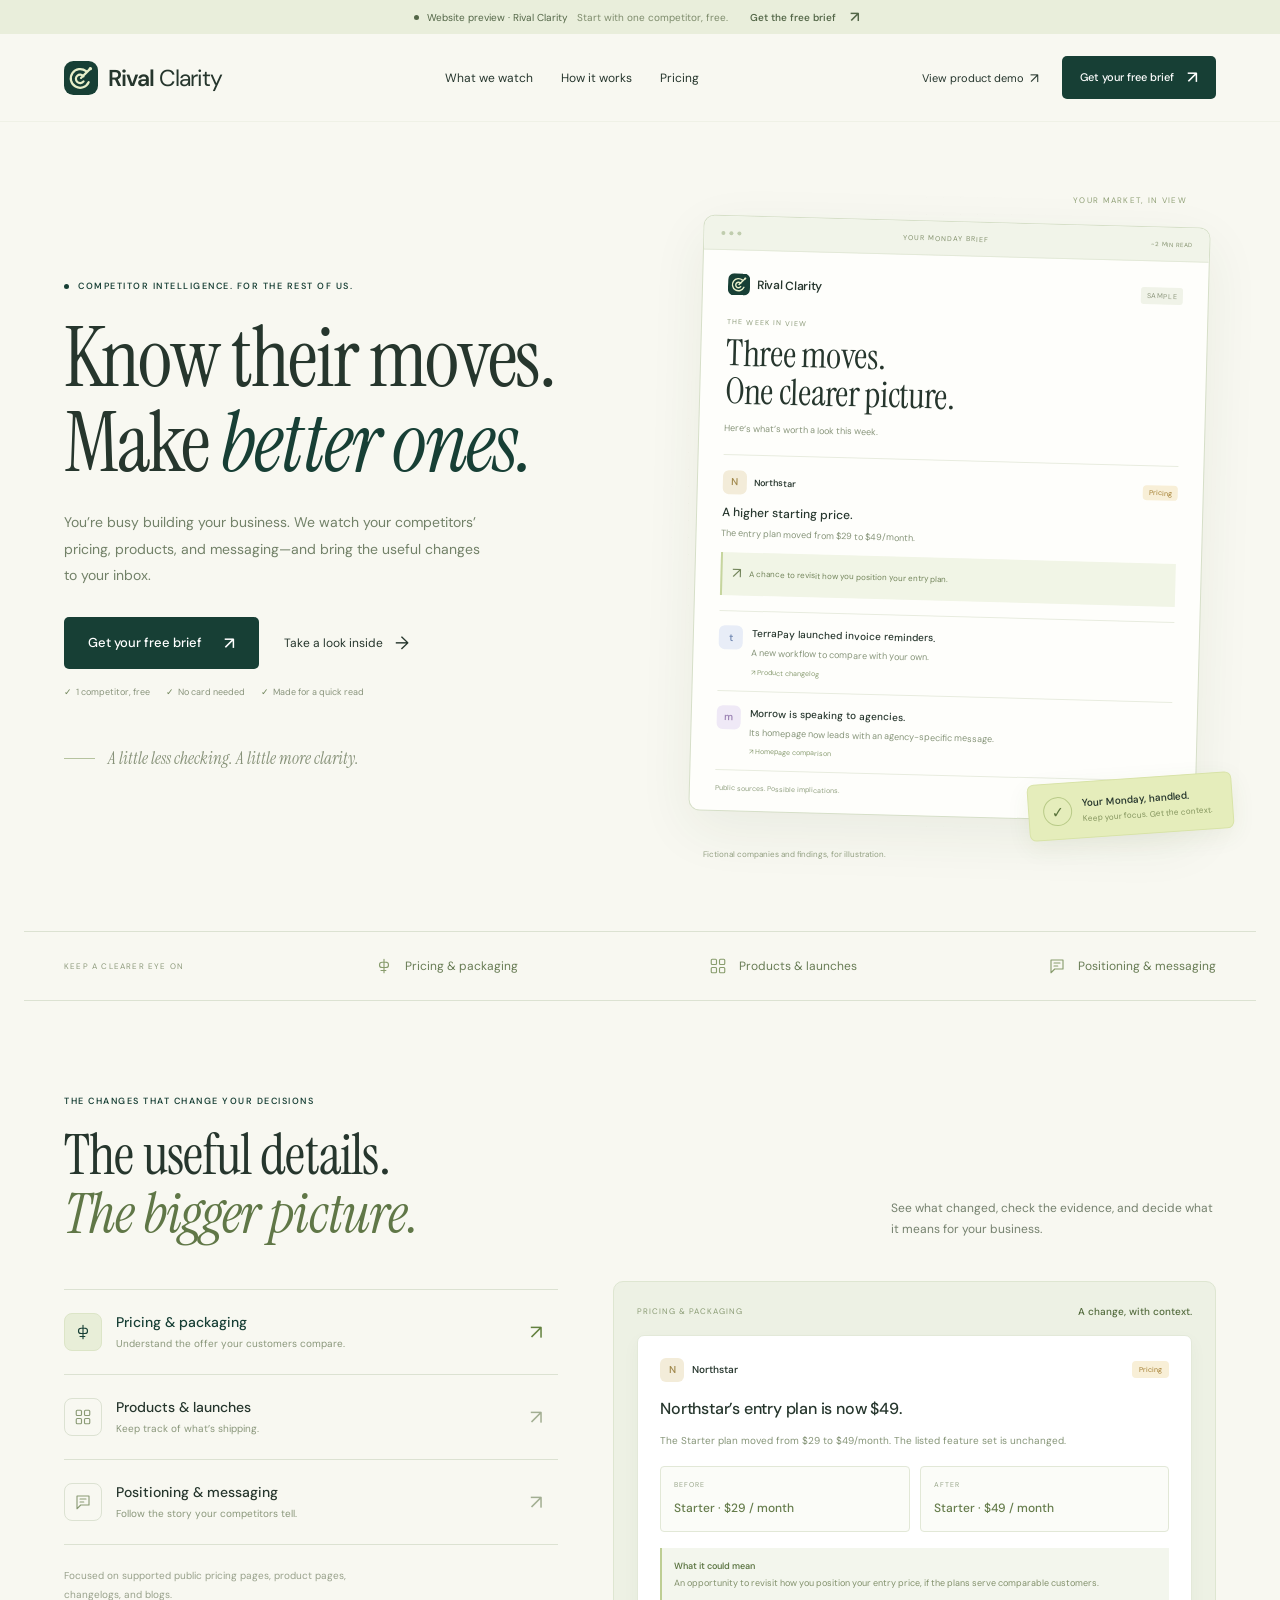
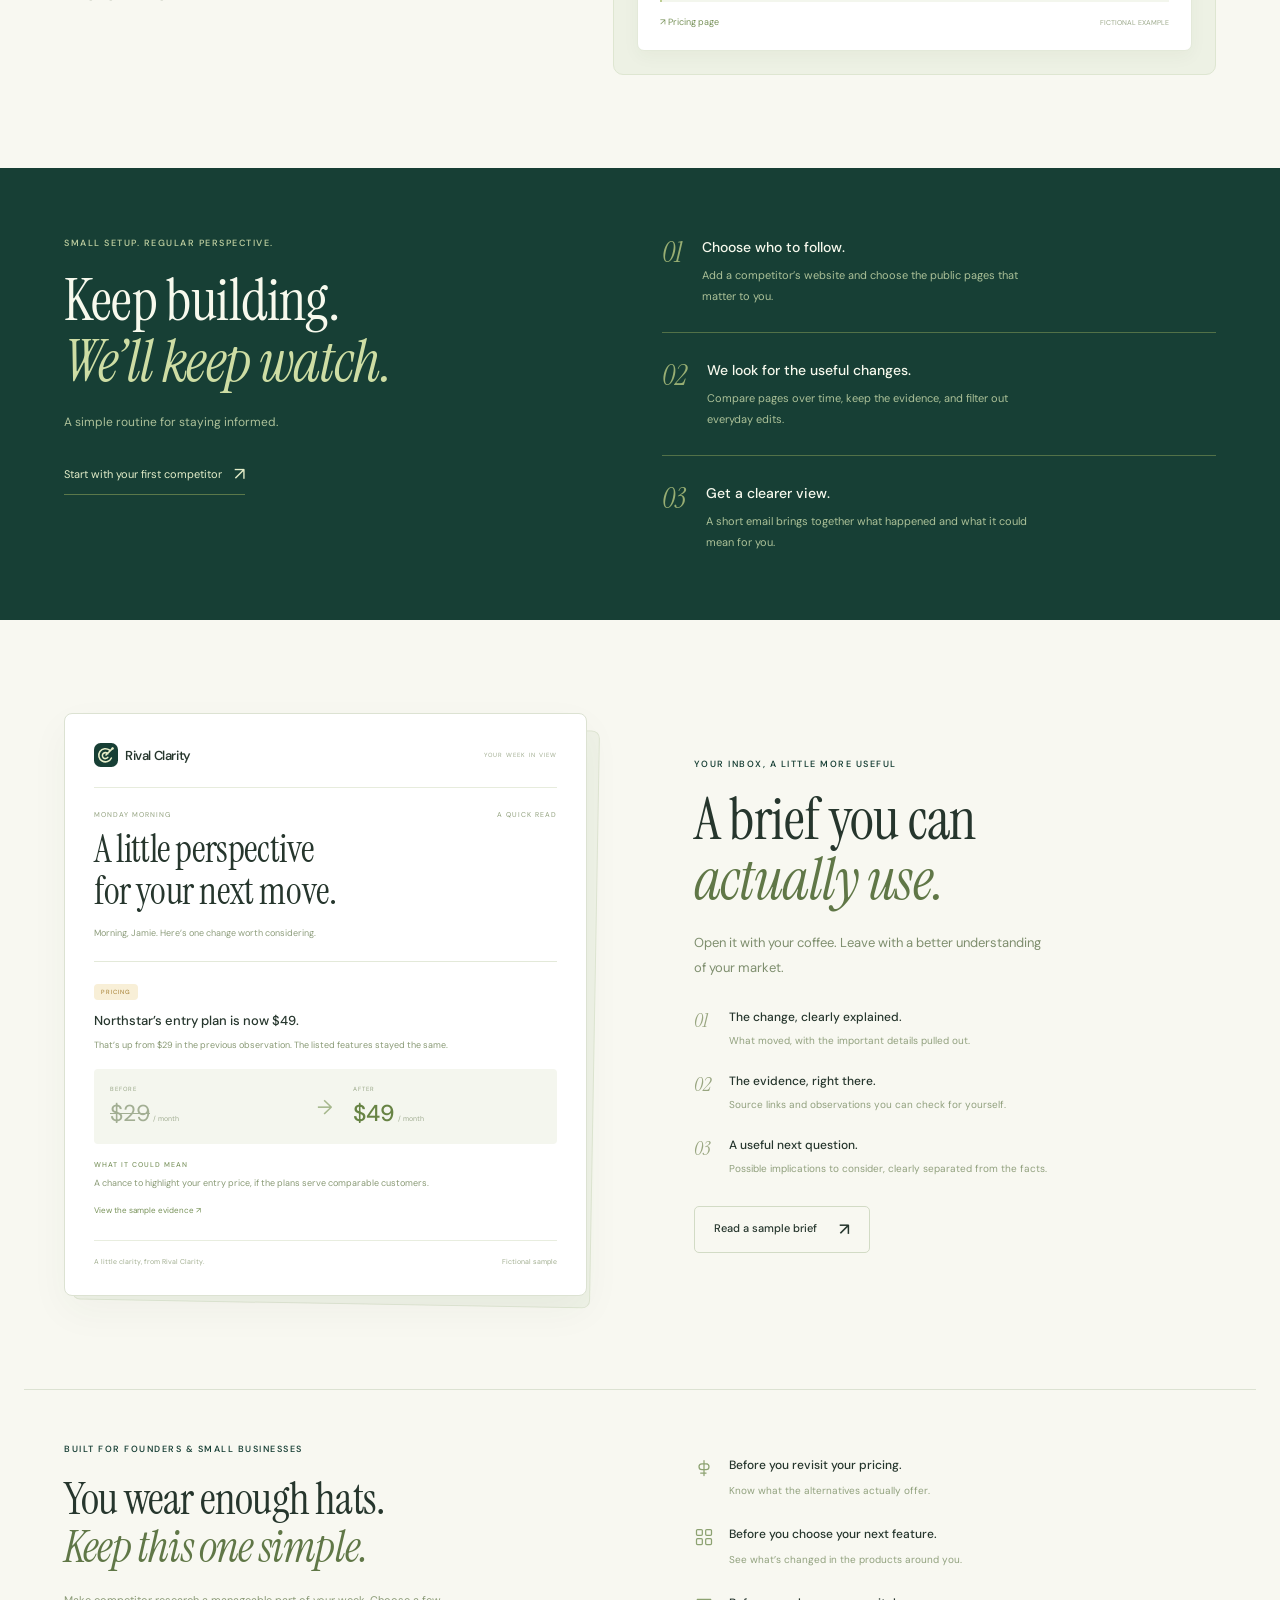
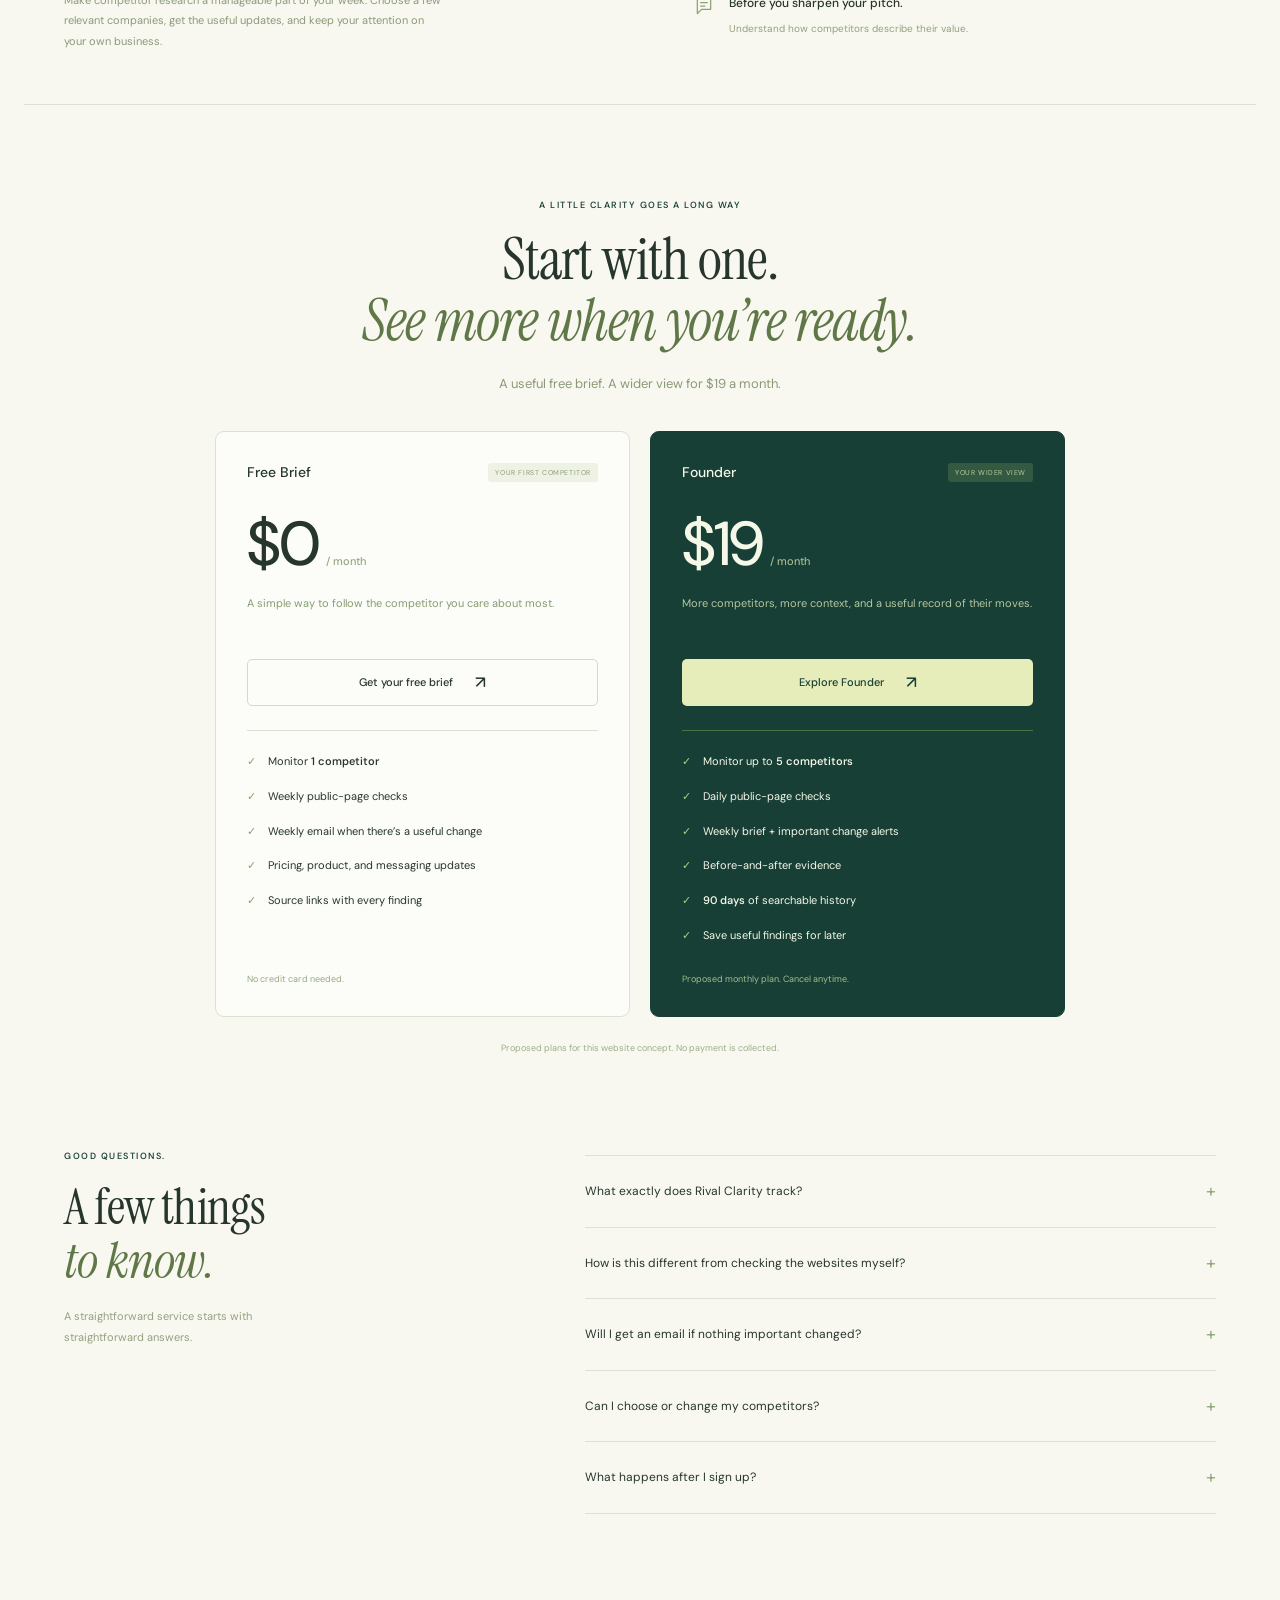
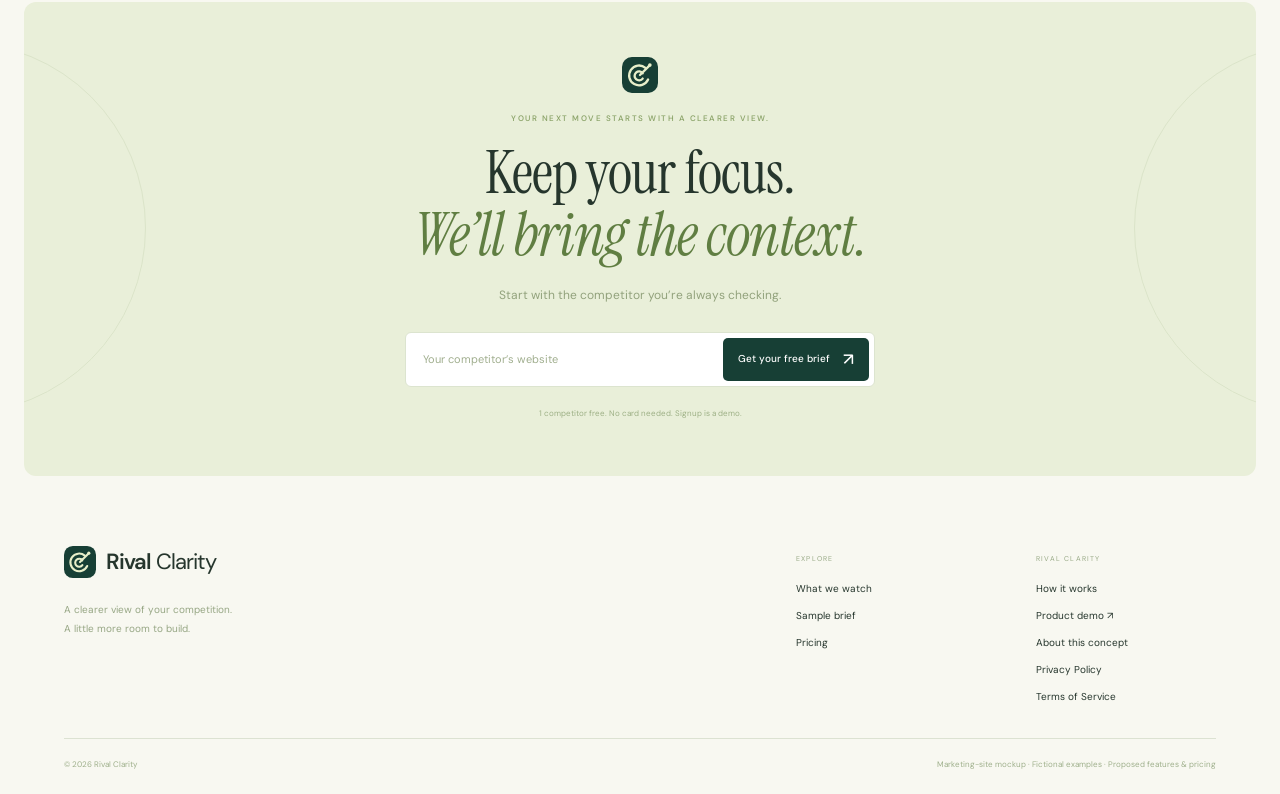
==== docs/index.html @ 48079546 "Add privacy policy and terms of service" ====
<!DOCTYPE html>
<html lang="en"><head><meta charset="utf-8"><meta name="viewport" content="width=device-width,initial-scale=1"><meta name="theme-color" content="#173f35"><meta name="description" content="Rival Clarity watches competitor pricing, products, and messaging, then brings the useful changes to your inbox. A marketing website concept for founders and small businesses."><title>Rival Clarity — Know their moves. Make better ones.</title><link rel="icon" type="image/svg+xml" href="mark.svg"><link rel="stylesheet" href="site.css"></head><body>
<a class="skip-link" href="#main">Skip to content</a>
<div class="announcement"><span class="tiny-dot"></span>Website preview · Rival Clarity<span class="announcement-extra">Start with one competitor, free.</span><button data-action="signup" aria-label="Preview the free signup">Get the free brief <span aria-hidden="true">↗</span></button></div>
<header class="header"><div class="container nav-inner"><a class="brand" href="#top" aria-label="Rival Clarity home"><img src="mark.svg" alt=""><span><b>Rival</b> Clarity</span></a><nav class="nav-links" aria-label="Main navigation"><a href="#features">What we watch</a><a href="#how-it-works">How it works</a><a href="#pricing">Pricing</a></nav><div class="nav-right"><a class="demo-link" href="demo/#workspace" target="_blank" rel="noopener">View product demo <span aria-hidden="true">↗</span></a><button class="button primary nav-cta" data-action="signup">Get your free brief <span aria-hidden="true">↗</span></button><button class="menu-button" aria-label="Open menu" aria-expanded="false" aria-controls="mobile-nav" data-action="menu"><span></span><span></span></button></div></div><nav id="mobile-nav" class="mobile-nav container" aria-label="Mobile navigation" hidden><a href="#features">What we watch</a><a href="#how-it-works">How it works</a><a href="#sample-brief">Sample brief</a><a href="#pricing">Pricing</a><button class="button primary" data-action="signup">Get your free brief ↗</button></nav></header>
<main id="main"><section class="hero container" id="top"><div class="hero-copy"><div class="eyebrow"><span class="tiny-dot"></span> COMPETITOR INTELLIGENCE. FOR THE REST OF US.</div><h1>Know their moves.<br>Make <em>better ones.</em></h1><p class="hero-description">You’re busy building your business. We watch your competitors’ pricing, products, and messaging—and bring the useful changes to your inbox.</p><div class="hero-actions"><button class="button primary large" data-action="signup">Get your free brief <span aria-hidden="true">↗</span></button><a class="text-link" href="#sample-brief">Take a look inside <span aria-hidden="true">→</span></a></div><div class="hero-assurances"><span><i>✓</i>1 competitor, free</span><span><i>✓</i>No card needed</span><span><i>✓</i>Made for a quick read</span></div><div class="hero-note"><span class="line"></span>A little less checking. A little more clarity.</div></div><div class="hero-visual" aria-label="Illustrative weekly competitor email"><div class="visual-grid"></div><div class="orbit-label">YOUR MARKET, IN VIEW</div><div class="inbox-card"><div class="inbox-chrome"><span class="chrome-dots"><i></i><i></i><i></i></span><span>YOUR MONDAY BRIEF</span><span class="read-time">~2 MIN READ</span></div><div class="email-preview"><div class="email-brand"><img src="mark.svg" alt=""><strong>Rival Clarity</strong><span>SAMPLE</span></div><div class="email-kicker">THE WEEK IN VIEW</div><h2>Three moves.<br>One clearer picture.</h2><p class="email-intro">Here’s what’s worth a look this week.</p><div class="email-item"><div class="email-item-top"><span class="company-mark yellow">N</span><strong>Northstar</strong><span class="pill amber">Pricing</span></div><h3>A higher starting price.</h3><p>The entry plan moved from $29 to $49/month.</p><div class="email-takeaway"><span>↗</span><span>A chance to revisit how you position your entry plan.</span></div></div><div class="email-item compact"><span class="company-mark blue">t</span><div><strong>TerraPay launched invoice reminders.</strong><p>A new workflow to compare with your own.</p><span class="email-source">↗ Product changelog</span></div></div><div class="email-item compact"><span class="company-mark purple">m</span><div><strong>Morrow is speaking to agencies.</strong><p>Its homepage now leads with an agency-specific message.</p><span class="email-source">↗ Homepage comparison</span></div></div><div class="email-bottom"><span>Public sources. Possible implications.</span><button data-action="brief">Read the sample <span>→</span></button></div></div></div><div class="floating-note"><span class="note-icon">✓</span><div><b>Your Monday, handled.</b><span>Keep your focus. Get the context.</span></div></div><span class="sample-disclosure">Fictional companies and findings, for illustration.</span></div></section>
<section class="coverage-strip container" aria-label="Coverage"><p>KEEP A CLEARER EYE ON</p><div><svg aria-hidden="true"><use href="#i-price"/></svg><span>Pricing & packaging</span></div><div><svg aria-hidden="true"><use href="#i-grid"/></svg><span>Products & launches</span></div><div><svg aria-hidden="true"><use href="#i-message"/></svg><span>Positioning & messaging</span></div></section>
<section class="feature-section section container" id="features"><div class="section-intro"><div class="eyebrow">THE CHANGES THAT CHANGE YOUR DECISIONS</div><h2>The useful details.<br><em>The bigger picture.</em></h2><p>See what changed, check the evidence, and decide what it means for your business.</p></div><div class="feature-explorer"><div class="feature-tabs" role="tablist" aria-label="Explore monitored changes"><button role="tab" id="tab-pricing" aria-selected="true" aria-controls="feature-panel" data-tab="pricing"><span class="tab-icon"><svg aria-hidden="true"><use href="#i-price"/></svg></span><span><b>Pricing & packaging</b><small>Understand the offer your customers compare.</small></span><span class="tab-arrow">↗</span></button><button role="tab" id="tab-product" aria-selected="false" aria-controls="feature-panel" tabindex="-1" data-tab="product"><span class="tab-icon"><svg aria-hidden="true"><use href="#i-grid"/></svg></span><span><b>Products & launches</b><small>Keep track of what’s shipping.</small></span><span class="tab-arrow">↗</span></button><button role="tab" id="tab-messaging" aria-selected="false" aria-controls="feature-panel" tabindex="-1" data-tab="messaging"><span class="tab-icon"><svg aria-hidden="true"><use href="#i-message"/></svg></span><span><b>Positioning & messaging</b><small>Follow the story your competitors tell.</small></span><span class="tab-arrow">↗</span></button><p class="feature-scope">Focused on supported public pricing pages, product pages, changelogs, and blogs.</p></div><div class="feature-panel" role="tabpanel" id="feature-panel" aria-labelledby="tab-pricing" tabindex="0"></div></div></section>
<section class="how-section" id="how-it-works"><div class="container how-inner"><div class="how-heading"><div class="eyebrow light">SMALL SETUP. REGULAR PERSPECTIVE.</div><h2>Keep building.<br><em>We’ll keep watch.</em></h2><p>A simple routine for staying informed.</p><button class="text-link on-dark" data-action="signup">Start with your first competitor <span>↗</span></button></div><div class="how-steps"><article><span class="step-number">01</span><div><h3>Choose who to follow.</h3><p>Add a competitor’s website and choose the public pages that matter to you.</p></div></article><article><span class="step-number">02</span><div><h3>We look for the useful changes.</h3><p>Compare pages over time, keep the evidence, and filter out everyday edits.</p></div></article><article><span class="step-number">03</span><div><h3>Get a clearer view.</h3><p>A short email brings together what happened and what it could mean for you.</p></div></article></div></div></section>
<section class="sample-section section container" id="sample-brief"><div class="sample-document"><div class="sample-paper-top"><span class="mini-logo"><img src="mark.svg" alt="">Rival Clarity</span><span>YOUR WEEK IN VIEW</span></div><div class="sample-paper-meta"><span>MONDAY MORNING</span><span>A QUICK READ</span></div><h3>A little perspective<br>for your next move.</h3><p>Morning, Jamie. Here’s one change worth considering.</p><div class="sample-paper-finding"><span class="pill amber">PRICING</span><h4>Northstar’s entry plan is now $49.</h4><p>That’s up from $29 in the previous observation. The listed features stayed the same.</p><div class="mini-evidence"><div><span>BEFORE</span><del>$29</del><small>/ month</small></div><span class="evidence-arrow">→</span><div><span>AFTER</span><strong>$49</strong><small>/ month</small></div></div><h5>WHAT IT COULD MEAN</h5><p>A chance to highlight your entry price, if the plans serve comparable customers.</p><button class="source-link" data-action="evidence">View the sample evidence ↗</button></div><div class="paper-footer">A little clarity, from Rival Clarity.<span>Fictional sample</span></div></div><div class="sample-copy"><div class="eyebrow">YOUR INBOX, A LITTLE MORE USEFUL</div><h2>A brief you can<br><em>actually use.</em></h2><p class="section-description">Open it with your coffee. Leave with a better understanding of your market.</p><ul class="benefit-list"><li><span>01</span><div><h3>The change, clearly explained.</h3><p>What moved, with the important details pulled out.</p></div></li><li><span>02</span><div><h3>The evidence, right there.</h3><p>Source links and observations you can check for yourself.</p></div></li><li><span>03</span><div><h3>A useful next question.</h3><p>Possible implications to consider, clearly separated from the facts.</p></div></li></ul><button class="button outline" data-action="brief">Read a sample brief <span>↗</span></button></div></section>
<section class="founder-section container"><div class="founder-copy"><div class="eyebrow">BUILT FOR FOUNDERS & SMALL BUSINESSES</div><h2>You wear enough hats.<br><em>Keep this one simple.</em></h2><p>Make competitor research a manageable part of your week. Choose a few relevant companies, get the useful updates, and keep your attention on your own business.</p></div><div class="use-cases"><div><svg aria-hidden="true"><use href="#i-price"/></svg><span><b>Before you revisit your pricing.</b><small>Know what the alternatives actually offer.</small></span></div><div><svg aria-hidden="true"><use href="#i-grid"/></svg><span><b>Before you choose your next feature.</b><small>See what’s changed in the products around you.</small></span></div><div><svg aria-hidden="true"><use href="#i-message"/></svg><span><b>Before you sharpen your pitch.</b><small>Understand how competitors describe their value.</small></span></div></div></section>
<section class="pricing-section section container" id="pricing"><div class="pricing-heading"><div class="eyebrow">A LITTLE CLARITY GOES A LONG WAY</div><h2>Start with one.<br><em>See more when you’re ready.</em></h2><p>A useful free brief. A wider view for $19 a month.</p></div><div class="price-grid"><article class="price-card"><div class="plan-top"><h3>Free Brief</h3><span>YOUR FIRST COMPETITOR</span></div><div class="plan-price">$0<small>/ month</small></div><p>A simple way to follow the competitor you care about most.</p><button class="button outline" data-action="signup">Get your free brief <span>↗</span></button><ul><li>Monitor <strong>1 competitor</strong></li><li>Weekly public-page checks</li><li>Weekly email when there’s a useful change</li><li>Pricing, product, and messaging updates</li><li>Source links with every finding</li></ul><div class="plan-bottom">No credit card needed.</div></article><article class="price-card paid"><div class="plan-top"><h3>Founder</h3><span>YOUR WIDER VIEW</span></div><div class="plan-price">$19<small>/ month</small></div><p>More competitors, more context, and a useful record of their moves.</p><button class="button lime" data-action="founder">Explore Founder <span>↗</span></button><ul><li>Monitor up to <strong>5 competitors</strong></li><li>Daily public-page checks</li><li>Weekly brief + important change alerts</li><li>Before-and-after evidence</li><li><strong>90 days</strong> of searchable history</li><li>Save useful findings for later</li></ul><div class="plan-bottom">Proposed monthly plan. Cancel anytime.</div></article></div><p class="concept-pricing">Proposed plans for this website concept. No payment is collected.</p></section>
<section class="faq-section container" id="questions"><div><div class="eyebrow">GOOD QUESTIONS.</div><h2>A few things<br><em>to know.</em></h2><p>A straightforward service starts with straightforward answers.</p></div><div class="faqs"><details><summary>What exactly does Rival Clarity track?</summary><p>The proposed first version follows supported public pricing pages, product pages, changelogs, and blogs. It looks for price changes, product launches, and shifts in messaging. Coverage depends on the pages available for each competitor.</p></details><details><summary>How is this different from checking the websites myself?</summary><p>The service is designed to compare observations over time and bring the relevant changes together in a short brief. You can still inspect the original sources; Rival Clarity helps make keeping up a repeatable routine.</p></details><details><summary>Will I get an email if nothing important changed?</summary><p>The proposed weekly brief goes out when there is something useful to share. A quiet week can stay quiet. The service should never invent a finding to fill an email.</p></details><details><summary>Can I choose or change my competitors?</summary><p>Yes. The proposed plans let you choose the companies on your watchlist. A new competitor needs an initial baseline before changes can be detected over time.</p></details><details><summary>What happens after I sign up?</summary><p>The intended flow is to confirm your email, check whether the competitor’s public pages are supported, establish a baseline, and then look for changes. This mockup demonstrates that experience; it does not create an account or start monitoring.</p></details></div></section>
<section class="final-cta container" id="start"><div class="cta-mark"><img src="mark.svg" alt=""></div><div class="eyebrow">YOUR NEXT MOVE STARTS WITH A CLEARER VIEW.</div><h2>Keep your focus.<br><em>We’ll bring the context.</em></h2><p>Start with the competitor you’re always checking.</p><form class="inline-signup" data-form="inline"><label class="sr-only" for="final-competitor">Competitor website</label><input id="final-competitor" name="competitor" placeholder="Your competitor’s website" required><button type="submit" class="button lime">Get your free brief <span>↗</span></button></form><span class="cta-fine">1 competitor free. No card needed. Signup is a demo.</span></section>
</main><footer class="footer container"><div class="footer-top"><div><a class="brand" href="#top" aria-label="Rival Clarity home"><img src="mark.svg" alt=""><span><b>Rival</b> Clarity</span></a><p>A clearer view of your competition.<br>A little more room to build.</p></div><nav aria-label="Footer product navigation"><span>EXPLORE</span><a href="#features">What we watch</a><a href="#sample-brief">Sample brief</a><a href="#pricing">Pricing</a></nav><nav aria-label="Footer company navigation"><span>RIVAL CLARITY</span><a href="#how-it-works">How it works</a><a href="demo/#workspace" target="_blank" rel="noopener">Product demo ↗</a><button data-action="about">About this concept</button><a href="privacy.html">Privacy Policy</a><a href="terms.html">Terms of Service</a></nav></div><div class="footer-bottom"><span>© 2026 Rival Clarity</span><span>Marketing-site mockup · Fictional examples · Proposed features & pricing</span></div></footer>
<div id="modal-root"></div><div id="status" role="status" aria-live="polite"></div>
<svg class="svg-defs" aria-hidden="true" xmlns="http://www.w3.org/2000/svg"><defs><symbol id="i-price" viewBox="0 0 24 24"><path d="M12 3v18m4-14H9.5a3.5 3.5 0 0 0 0 7h5a3.5 3.5 0 0 0 0-7M8 18h6.5"/></symbol><symbol id="i-grid" viewBox="0 0 24 24"><rect x="3" y="3" width="7" height="7" rx="1.3"/><rect x="14" y="3" width="7" height="7" rx="1.3"/><rect x="3" y="14" width="7" height="7" rx="1.3"/><rect x="14" y="14" width="7" height="7" rx="1.3"/></symbol><symbol id="i-message" viewBox="0 0 24 24"><path d="M4 4h16v12H9l-5 5V4Z M8 8h8M8 12h5"/></symbol></defs></svg><script src="site.js"></script></body></html>
---- docs/site.css ----
@import url('https://fonts.googleapis.com/css2?family=DM+Sans:wght@400;450;500;550;600;650;700&family=Instrument+Serif:ital@0;1&display=swap');
:root{--paper:#f8f8f1;--ink:#26362d;--green:#173f35;--muted:#75816e;--line:#dce2d2;--lime:#e6edbb;--serif:'Instrument Serif',Georgia,serif;--sans:'DM Sans',Arial,sans-serif}*{box-sizing:border-box}html{scroll-behavior:smooth;scroll-padding-top:110px}body{margin:0;background:var(--paper);color:var(--ink);font-family:var(--sans);font-size:15px;-webkit-font-smoothing:antialiased}button,input{font:inherit}button,a{-webkit-tap-highlight-color:transparent}button{cursor:pointer;color:inherit}a{color:inherit;text-decoration:none}button:focus-visible,a:focus-visible,input:focus-visible,[tabindex]:focus-visible,summary:focus-visible{outline:3px solid #93aa61;outline-offset:4px}h1,h2,h3,h4,h5,p{margin:0}h1,h2,h3,h4,h5{font-weight:500}p{line-height:1.8}button{border:0}svg{width:22px;height:22px;fill:none;stroke:currentColor;stroke-width:1.5;stroke-linecap:round;stroke-linejoin:round}.container{max-width:1232px;padding-left:40px;padding-right:40px;margin-left:auto;margin-right:auto}.announcement{height:34px;background:#e9eedb;color:#536647;display:flex;align-items:center;justify-content:center;gap:8px;font-size:10px}.tiny-dot{width:5px;height:5px;border-radius:50%;background:currentColor;display:inline-block;flex-shrink:0}.announcement-extra{color:#7d8b6b;margin-left:1px}.announcement button{background:none;font-size:10px;display:flex;gap:14px;align-items:center;margin-left:8px;font-weight:550}.announcement button span{font-size:15px}.header{position:sticky;top:0;z-index:30;background:#f8f8f1f2;backdrop-filter:blur(14px);border-bottom:1px solid #dfe4d155}.nav-inner{height:87px;display:flex;align-items:center;justify-content:space-between;gap:18px}.brand{display:inline-flex;align-items:center;gap:10px;font-size:23px;letter-spacing:-1px;white-space:nowrap}.brand b{font-weight:600}.brand img{width:34px;height:34px}.nav-links{display:flex;align-items:center;gap:28px;font-size:12px}.nav-links a:hover,.footer a:hover{text-decoration:underline;text-underline-offset:5px}.nav-right{display:flex;align-items:center;gap:23px}.demo-link{font-size:11px;display:flex;align-items:center;gap:6px}.demo-link span{font-size:14px}.button{display:inline-flex;align-items:center;justify-content:center;gap:22px;border-radius:5px;padding:14px 19px;font-size:12px;font-weight:500;line-height:1.4;border:1px solid transparent;transition:background .18s,box-shadow .18s;white-space:nowrap}.button span{font-size:17px;line-height:1}.button.primary{background:var(--green);color:#fff}.button.primary:hover{background:#2b5647}.button.outline{border-color:#d2dbc5;background:transparent}.button.outline:hover{background:#edf1e1}.button.lime{background:var(--lime);color:var(--green)}.button.lime:hover{background:#eff4d2}.button.large{padding:16px 23px;font-size:13px}.nav-cta{font-size:11px;padding:12px 17px;gap:13px}.text-link{display:inline-flex;align-items:center;gap:12px;font-size:12px;background:none;padding:0}.text-link span{font-size:18px}.eyebrow{font-size:9px;letter-spacing:1.5px;font-weight:550;color:var(--green);display:flex;align-items:center;gap:9px;line-height:1.7}.eyebrow.light{color:#bbcc9e}.hero{display:grid;grid-template-columns:1.03fr 1fr;gap:55px;align-items:center;padding-top:80px;padding-bottom:85px}.hero h1{font-family:var(--serif);font-size:83px;letter-spacing:-1.8px;line-height:1.02;margin:22px 0 24px;white-space:nowrap}.hero h1 em{font-weight:400;color:var(--green)}.hero-description{font-size:14px;color:#728168;max-width:430px;line-height:1.9}.hero-actions{display:flex;gap:25px;align-items:center;margin-top:28px}.hero-assurances{display:flex;gap:16px;color:#89947c;font-size:9px;margin-top:17px}.hero-assurances i{font-style:normal;color:#71865b;margin-right:4px}.hero-note{display:flex;align-items:center;gap:13px;color:#879279;font-family:var(--serif);font-size:17px;font-style:italic;margin-top:49px}.hero-note .line{height:1px;width:31px;background:#b6c39f}.hero-visual{position:relative;padding:19px 13px 29px 20px}.visual-grid{position:absolute;inset:-30px -20px -10px -30px;background-image:radial-gradient(#a5b88855 .8px,transparent .8px);background-size:17px 17px;mask-image:radial-gradient(ellipse,#000 10%,transparent 68%)}.orbit-label{position:absolute;right:29px;top:-7px;font-size:8px;letter-spacing:1.3px;color:#90a077}.inbox-card{background:#fefefb;border:1px solid #d6dfc8;border-radius:11px;box-shadow:0 18px 55px #29462312;position:relative;transform:rotate(1.5deg);overflow:hidden}.inbox-chrome{display:flex;align-items:center;justify-content:space-between;gap:15px;padding:12px 17px;background:#f1f4e9;border-bottom:1px solid #e3e9d8;font-size:7px;letter-spacing:1px;color:#83916d}.chrome-dots{display:flex;gap:4px}.chrome-dots i{height:4px;width:4px;background:#c0cdae;border-radius:50%}.read-time{font-size:6px;letter-spacing:.5px}.email-preview{padding:23px 25px 17px}.email-brand{display:flex;align-items:center;gap:7px}.email-brand img{width:22px;height:22px}.email-brand strong{font-size:12px;letter-spacing:-.3px;font-weight:550}.email-brand>span{margin-left:auto;font-size:7px;letter-spacing:.6px;color:#8c967c;background:#f0f3e8;padding:4px 6px;border-radius:3px}.email-kicker{font-size:7px;letter-spacing:1.1px;color:#8d9b7a;margin:22px 0 8px}.email-preview h2{font-family:var(--serif);font-size:36px;line-height:1.05;letter-spacing:-.3px}.email-intro{font-size:9px;color:#89967c;margin:10px 0 18px}.email-item{border-top:1px solid #e8ecdf;padding:15px 0}.email-item-top{display:flex;align-items:center;gap:7px}.company-mark{width:24px;height:24px;border-radius:6px;display:inline-grid;place-items:center;font-size:10px;font-weight:550;flex-shrink:0}.company-mark.yellow{background:#f3ecd9;color:#a28a4e}.company-mark.blue{background:#e8edf7;color:#7188b2}.company-mark.purple{background:#efe9f6;color:#9a80b2}.email-item-top strong{font-size:9px;font-weight:550}.pill{display:inline-flex;background:#eff2e6;color:#6c7e55;border-radius:4px;padding:4px 7px;font-size:8px;white-space:nowrap}.pill.amber{background:#f8efd7;color:#a17b2c}.pill.blue{background:#e8eff9;color:#6f86ae}.pill.purple{background:#efe8f7;color:#9375a9}.email-item-top .pill{margin-left:auto;font-size:7px;padding:3px 6px}.email-item h3{font-size:12px;font-weight:500;margin:10px 0 5px}.email-item p{font-size:9px;color:#87957a;line-height:1.8}.email-takeaway{display:flex;gap:8px;align-items:center;background:#f1f5e6;color:#73855b;border-left:2px solid #c6d59e;font-size:8px;line-height:1.7;padding:9px 10px;margin-top:11px}.email-takeaway>span:first-child{font-size:15px}.email-item.compact{display:flex;align-items:start;gap:9px;padding:14px 0}.compact strong{font-size:10px;line-height:1.6;font-weight:500;display:block;margin:0 0 3px}.email-source{font-size:7px;color:#889b70;display:block;margin-top:6px}.email-bottom{border-top:1px solid #e8ecdf;padding-top:13px;display:flex;align-items:center;justify-content:space-between;gap:10px;font-size:7px;color:#91a080}.email-bottom button{display:flex;gap:8px;background:none;color:var(--green);font-size:8px;padding:0}.floating-note{position:absolute;background:#e5edbb;border:1px solid #d8e3a7;padding:13px 20px 13px 14px;border-radius:7px;right:-17px;bottom:11px;display:flex;align-items:center;gap:10px;box-shadow:0 7px 25px #4d642312;transform:rotate(-4deg)}.note-icon{height:29px;width:29px;border:1px solid #b8ca87;border-radius:50%;display:grid;place-items:center;color:#5a743b}.floating-note b{font-size:10px;font-weight:550;display:block}.floating-note div>span{display:block;font-size:8px;color:#82935c;margin-top:4px}.sample-disclosure{position:absolute;bottom:-13px;left:27px;font-size:8px;color:#929f81}.coverage-strip{border-top:1px solid var(--line);border-bottom:1px solid var(--line);display:flex;align-items:center;justify-content:space-between;gap:26px;padding-top:25px;padding-bottom:25px}.coverage-strip>p{font-size:8px;letter-spacing:1.2px;color:#8d9a7c}.coverage-strip>div{display:flex;align-items:center;gap:12px;font-size:12px;color:#687c55}.coverage-strip svg{width:18px;height:18px;color:#889c6d}.section{padding-top:93px;padding-bottom:93px}.section-intro{position:relative;margin-bottom:37px}.section-intro h2,.sample-copy h2,.founder-copy h2,.pricing-heading h2,.faq-section h2{font-family:var(--serif);font-size:56px;line-height:1.05;letter-spacing:-.8px;margin-top:17px}.section-intro h2 em,.sample-copy h2 em,.founder-copy h2 em,.pricing-heading h2 em,.faq-section h2 em{font-weight:400;color:#607747}.section-intro>p{position:absolute;right:0;bottom:3px;max-width:325px;font-size:12px;color:var(--muted)}.feature-explorer{display:grid;grid-template-columns:1fr 1.22fr;gap:55px;align-items:start}.feature-tabs{padding-top:8px}.feature-tabs>button{display:flex;align-items:center;width:100%;gap:14px;text-align:left;border-bottom:1px solid var(--line);background:none;padding:23px 15px 23px 0}.feature-tabs>button:first-child{border-top:1px solid var(--line)}.tab-icon{width:38px;height:38px;border:1px solid var(--line);border-radius:8px;display:grid;place-items:center;color:#8a9a75;flex-shrink:0}.tab-icon svg{width:18px;height:18px}.feature-tabs b{font-size:14px;font-weight:500;display:block}.feature-tabs small{font-size:10px;color:#8a977b;display:block;margin-top:6px}.tab-arrow{margin-left:auto;font-size:20px;color:#a2ae92}.feature-tabs>button[aria-selected=true]{color:var(--green)}.feature-tabs>button[aria-selected=true] .tab-icon{background:#e8eed8;border-color:#dce5c7;color:var(--green)}.feature-tabs>button[aria-selected=true] .tab-arrow{color:#63813e}.feature-scope{max-width:330px;font-size:10px;color:#98a18b;line-height:1.9;margin-top:21px}.feature-panel{background:#edf1e4;border:1px solid #dee6d1;border-radius:10px;padding:23px;min-height:355px}.feature-panel-chrome{display:flex;align-items:center;justify-content:space-between;gap:10px;color:#8a9b74;font-size:8px;letter-spacing:1px;padding-bottom:17px}.feature-panel-chrome strong{font-weight:500;color:#526a3c;letter-spacing:0;font-size:10px}.finding-paper{background:#fff;border:1px solid #e3e9d9;border-radius:7px;padding:22px;box-shadow:0 6px 17px #3c51230a}.finding-paper-top{display:flex;align-items:center;gap:8px;font-size:10px}.finding-paper-top b{font-weight:550}.finding-paper-top .pill{margin-left:auto;font-size:7px}.finding-paper h3{font-size:16px;line-height:1.5;letter-spacing:-.2px;margin:15px 0 10px}.finding-paper>p{font-size:10px;color:#869578;line-height:1.9}.finding-comparison{display:grid;grid-template-columns:1fr 1fr;gap:10px;margin:16px 0}.finding-comparison>div{border:1px solid #e2e8d7;border-radius:4px;padding:13px;background:#fbfcf8}.finding-comparison small{font-size:7px;letter-spacing:1px;color:#99a68a;display:block;margin-bottom:8px}.finding-comparison b{font-size:12px;color:#657c4b;font-weight:500;line-height:1.6}.finding-implication{border-left:2px solid #bdce93;background:#f3f6ed;font-size:9px;color:#82916c;line-height:1.9;padding:10px 12px}.finding-implication b{font-weight:550;color:#5a7441}.finding-source{display:flex;justify-content:space-between;align-items:center;margin-top:14px;gap:10px}.source-link{font-size:9px;background:none;padding:0;color:#769057;display:inline-flex;align-items:center;gap:5px}.finding-source>span{font-size:7px;color:#9ca98b}.how-section{background:var(--green);color:#f7f9ed}.how-inner{display:grid;grid-template-columns:1fr 1.1fr;gap:95px;padding-top:68px;padding-bottom:68px}.how-heading h2{font-family:var(--serif);font-size:58px;line-height:1.05;letter-spacing:-.8px;margin-top:20px}.how-heading h2 em{font-weight:400;color:#cedda4}.how-heading>p{font-size:12px;color:#adc19a;margin:19px 0 28px}.on-dark{color:#e3edc9;border-bottom:1px solid #5b784a;padding-bottom:8px;font-size:11px}.how-steps{display:flex;flex-direction:column;gap:28px;padding-top:2px}.how-steps article{display:flex;gap:20px;align-items:start;padding-bottom:25px;border-bottom:1px solid #527148}.how-steps article:last-child{padding-bottom:0;border:0}.step-number{font-family:var(--serif);font-style:italic;color:#98ae73;font-size:29px;line-height:1}.how-steps h3{font-size:14px;margin-bottom:9px}.how-steps p{font-size:11px;color:#acc198;line-height:1.9;max-width:340px}.sample-section{display:grid;grid-template-columns:1fr 1fr;gap:107px;align-items:center}.sample-document{background:#fff;border:1px solid var(--line);box-shadow:0 15px 40px #3145280b;border-radius:8px;padding:29px;position:relative}.sample-document:after{content:'';position:absolute;inset:12px -9px -9px 12px;border:1px solid #dfe6d3;background:#eff2e7;z-index:-1;border-radius:8px;transform:rotate(1deg)}.sample-paper-top{display:flex;align-items:center;justify-content:space-between;gap:12px;padding-bottom:20px;border-bottom:1px solid #e7ecdd}.mini-logo{display:flex;gap:7px;align-items:center;font-size:13px;font-weight:550;letter-spacing:-.4px}.mini-logo img{width:24px;height:24px}.sample-paper-top>span:last-child{font-size:6px;letter-spacing:1px;color:#a0ac90}.sample-paper-meta{display:flex;justify-content:space-between;font-size:7px;letter-spacing:1px;color:#92a17e;margin:22px 0 10px}.sample-document>h3{font-family:var(--serif);font-size:38px;line-height:1.1;letter-spacing:-.4px}.sample-document>p{font-size:9px;color:#8d9d7c;margin:12px 0 20px}.sample-paper-finding{border-top:1px solid #e3e9d9;padding-top:17px}.sample-paper-finding>.pill{font-size:6px;letter-spacing:1px}.sample-paper-finding h4{font-size:13px;margin:12px 0 8px}.sample-paper-finding p{font-size:9px;color:#899a75;line-height:1.9}.mini-evidence{display:flex;align-items:center;background:#f4f6ee;padding:16px;margin:15px 0;gap:20px;border-radius:4px}.mini-evidence>div{flex:1}.mini-evidence div>span{display:block;font-size:6px;letter-spacing:1px;color:#98a687;margin-bottom:5px}.mini-evidence del{font-size:23px;color:#a2ae93;text-decoration-thickness:1px}.mini-evidence strong{font-size:23px;color:#678344;font-weight:500}.mini-evidence small{font-size:7px;color:#a2ae93;margin-left:3px}.evidence-arrow{color:#a5b78c;font-size:20px}.sample-paper-finding h5{font-size:7px;letter-spacing:1px;color:#7d9561;margin:16px 0 6px}.sample-paper-finding>.source-link{margin-top:13px;font-size:8px}.paper-footer{display:flex;justify-content:space-between;gap:10px;border-top:1px solid #e8eddf;margin-top:22px;padding-top:16px;font-size:7px;color:#a1ae90}.sample-copy h2{font-size:58px;margin-bottom:20px}.section-description{font-size:13px;color:#7e8e6e;line-height:1.9;max-width:350px}.benefit-list{list-style:none;margin:28px 0;padding:0}.benefit-list li{display:flex;align-items:start;gap:14px;margin-bottom:23px}.benefit-list li>span{font-family:var(--serif);font-size:20px;font-style:italic;color:#99a681;line-height:1.1;width:21px;flex-shrink:0}.benefit-list h3{font-size:12px;font-weight:500;margin-bottom:7px}.benefit-list p{font-size:10px;color:#91a07e;line-height:1.8}.sample-copy>.button{font-size:11px}.founder-section{display:grid;grid-template-columns:1fr 1fr;gap:107px;border-top:1px solid var(--line);border-bottom:1px solid var(--line);padding-top:52px;padding-bottom:52px}.founder-copy h2{font-size:44px;line-height:1.1}.founder-copy>p{font-size:11px;color:#8a9a76;max-width:380px;margin-top:18px;line-height:1.9}.use-cases{display:flex;flex-direction:column;justify-content:center;gap:26px}.use-cases>div{display:flex;align-items:start;gap:15px}.use-cases svg{width:20px;height:20px;color:#8da272;margin-top:1px;flex-shrink:0}.use-cases b{display:block;font-size:12px;font-weight:500;margin-bottom:6px}.use-cases small{font-size:10px;color:#91a17e;line-height:1.8}.pricing-heading{text-align:center;margin-bottom:35px}.pricing-heading .eyebrow{justify-content:center}.pricing-heading h2{font-size:58px;margin-bottom:20px}.pricing-heading>p{font-size:13px;color:#8a9a77}.price-grid{max-width:850px;margin:auto;display:grid;grid-template-columns:1fr 1fr;gap:20px}.price-card{border:1px solid #dbe2cf;background:#fcfdf8;border-radius:9px;padding:31px;display:flex;flex-direction:column}.price-card.paid{background:var(--green);border-color:var(--green);color:#f5f8e9}.plan-top{display:flex;justify-content:space-between;align-items:center;gap:13px}.plan-top h3{font-size:14px}.plan-top>span{font-size:7px;letter-spacing:.6px;color:#8b9d73;background:#eef2e5;padding:5px 7px;border-radius:3px;white-space:nowrap}.paid .plan-top>span{background:#335942;color:#bdcf9a}.plan-price{font-size:62px;font-weight:450;letter-spacing:-2px;line-height:1.15;margin:26px 0 14px}.plan-price small{font-size:11px;letter-spacing:0;color:#8fa17b;margin-left:7px}.paid .plan-price small{color:#b0c39a}.price-card>p{font-size:11px;line-height:1.9;color:#879b72;min-height:42px}.paid>p{color:#b5c8a0}.price-card>.button{margin:24px 0;font-size:11px}.price-card>ul{border-top:1px solid var(--line);list-style:none;margin:0;padding:21px 0 0;font-size:11px}.paid>ul{border-color:#4b7145}.price-card li{padding-left:21px;position:relative;margin-bottom:15px;line-height:1.8}.price-card li:before{content:'✓';position:absolute;left:0;color:#8ca16d}.paid li:before{color:#b3cd84}.price-card li strong{font-weight:550}.plan-bottom{font-size:9px;color:#96a884;margin-top:auto;padding-top:12px}.paid .plan-bottom{color:#a4bd8d}.concept-pricing{text-align:center;color:#9cae88;font-size:9px;margin-top:23px}.faq-section{display:grid;grid-template-columns:.8fr 1.2fr;gap:100px;padding-bottom:88px}.faq-section h2{font-size:51px}.faq-section>div:first-child>p{max-width:230px;font-size:11px;line-height:1.9;color:#92a17f;margin-top:18px}.faqs{padding-top:6px}.faqs details{border-bottom:1px solid var(--line);padding:20px 0}.faqs details:first-child{border-top:1px solid var(--line)}.faqs summary{list-style:none;cursor:pointer;font-size:12px;display:flex;justify-content:space-between;align-items:center;gap:17px;line-height:1.7}.faqs summary::-webkit-details-marker{display:none}.faqs summary:after{content:'+';font-size:18px;font-weight:400;color:#8da574;flex-shrink:0}.faqs details[open] summary:after{content:'−'}.faqs details p{font-size:11px;color:#8e9f7b;margin-top:13px;line-height:1.9;padding-right:27px}.final-cta{position:relative;text-align:center;padding-top:55px;padding-bottom:55px;background:#e9efd9;border-radius:12px;margin-bottom:70px;overflow:hidden}.final-cta:before,.final-cta:after{content:'';position:absolute;width:370px;height:370px;border:1px solid #dbe4c9;border-radius:50%;pointer-events:none;left:-250px;top:40px}.final-cta:after{left:auto;right:-250px}.cta-mark{display:grid;place-items:center;margin-bottom:19px}.cta-mark img{width:36px;height:36px}.final-cta .eyebrow{justify-content:center;color:#8ca46a;font-size:8px}.final-cta h2{font-family:var(--serif);font-size:59px;line-height:1.05;letter-spacing:-1px;margin:18px 0}.final-cta h2 em{font-weight:400;color:#607e42}.final-cta>p{font-size:12px;color:#92a27c}.inline-signup{display:flex;align-items:center;background:#fff;border:1px solid #dce4cf;border-radius:6px;padding:5px;max-width:470px;margin:25px auto 14px;gap:8px}.inline-signup input{flex:1;min-width:0;border:0;background:none;padding:12px;font-size:11px;color:var(--ink)}.inline-signup input::placeholder{color:#a0ae8e}.inline-signup .button{background:var(--green);color:#fff;font-size:10px;gap:13px;padding:12px 14px}.cta-fine{font-size:8px;color:#9caf84}.footer{padding-bottom:25px}.footer-top{display:grid;grid-template-columns:1fr 180px 180px;gap:60px;padding-bottom:35px}.footer-top .brand{font-size:22px}.footer-top .brand img{width:32px;height:32px}.footer-top>div>p{font-size:10px;color:#96a684;line-height:1.9;margin-top:17px}.footer-top nav{display:flex;flex-direction:column;gap:14px;font-size:10px;padding-top:8px}.footer-top nav>span{font-size:7px;letter-spacing:1.2px;color:#99aa87;margin-bottom:5px}.footer-top nav>button{background:none;padding:0;text-align:left;font-size:10px}.footer-bottom{border-top:1px solid var(--line);display:flex;justify-content:space-between;gap:20px;padding-top:20px;font-size:8px;color:#9eaf8b}.modal-backdrop{position:fixed;inset:0;z-index:100;background:#142b21be;backdrop-filter:blur(5px);display:flex;align-items:center;justify-content:center;padding:20px}.modal{position:relative;border:1px solid #dfe6d2;background:#fafbf5;border-radius:12px;width:100%;max-width:470px;max-height:90vh;overflow:auto;padding:32px;box-shadow:0 22px 80px #0003}.close{position:absolute;right:17px;top:15px;font-size:22px;color:#7c9265;background:none;width:28px;height:28px;line-height:1}.modal>img{width:35px;height:35px}.modal .eyebrow{margin-top:19px;font-size:8px}.modal h2{font-family:var(--serif);font-size:39px;line-height:1.1;letter-spacing:-.4px;margin:15px 0}.modal>p{font-size:11px;color:#8b9d76;line-height:1.9;margin-bottom:20px}.field{margin-bottom:17px}.field label{display:block;font-size:11px;margin-bottom:8px}.field input{width:100%;border:1px solid #d6e0c6;background:#fff;border-radius:5px;padding:12px;font-size:12px;color:var(--ink)}.field input::placeholder{color:#a3b190}.modal form>.button{width:100%}.form-fine{font-size:9px!important;color:#98a985!important;line-height:1.8!important;margin-top:15px!important;margin-bottom:0!important}.modal-brief{border:1px solid var(--line);border-radius:6px;background:#fff;margin:22px 0;padding:20px}.modal-brief h3{font-size:14px;line-height:1.6;margin-bottom:10px}.modal-brief p{font-size:10px;color:#869d6f;line-height:1.9;margin-bottom:13px}.modal-brief .finding-comparison{margin:14px 0}.modal-brief h4{font-size:8px;letter-spacing:1px;color:#92a977;margin-bottom:6px}.modal .next-step{width:100%;margin-top:15px}.plan-confirm{display:flex;justify-content:space-between;gap:20px;font-size:11px;border-top:1px solid var(--line);border-bottom:1px solid var(--line);padding:17px 0;margin:20px 0}.plan-confirm span{color:#91a47c}.modal .success{font-size:26px;width:46px;height:46px;display:grid;place-items:center;background:#e9f0d5;color:#6d8d49;border-radius:50%;margin-bottom:22px}#status{position:fixed;left:50%;bottom:24px;transform:translateX(-50%);border-radius:6px;background:var(--green);color:#fff;font-size:11px;padding:13px 20px;z-index:120;max-width:90vw;display:none;text-align:center}#status.visible{display:block}.menu-button{display:none}.mobile-nav[hidden]{display:none}.skip-link{position:fixed;top:-60px;left:15px;padding:12px;background:var(--green);color:white;z-index:200}.skip-link:focus{top:8px}.sr-only{position:absolute;width:1px;height:1px;margin:-1px;border:0;padding:0;white-space:nowrap;overflow:hidden;clip:rect(0,0,0,0)}.svg-defs{position:absolute;width:0;height:0;overflow:hidden}@media(max-width:1100px){.container{padding-left:32px;padding-right:32px}.nav-links{gap:20px;font-size:11px}.nav-right{gap:18px}.demo-link{display:none}.hero{gap:35px;padding-top:66px}.hero h1{font-size:70px}.hero-description{font-size:13px}.hero-actions{gap:18px}.hero-assurances{gap:12px;font-size:8px}.hero-visual{padding-left:8px;padding-right:8px}.floating-note{right:-5px}.feature-explorer{gap:35px}.how-inner{gap:65px}.sample-section,.founder-section{gap:65px}.faq-section{gap:65px}.sample-copy h2{font-size:53px}.section-intro h2{font-size:52px}.footer-top{grid-template-columns:1fr 150px 150px;gap:40px}.sample-paper-top>span:last-child{font-size:5px}.coverage-strip{gap:18px}.coverage-strip>div{font-size:11px}.coverage-strip>p{font-size:7px}}@media(max-width:860px){.container{padding-left:27px;padding-right:27px}.nav-links{gap:17px;font-size:10px}.nav-right{gap:0}.nav-cta{font-size:10px;padding:11px 13px}.brand{font-size:21px;gap:8px}.brand img{width:31px;height:31px}.hero{gap:27px;padding-top:56px;padding-bottom:70px}.hero h1{font-size:59px;letter-spacing:-1.3px}.hero-description{font-size:12px}.hero .eyebrow{font-size:7px;letter-spacing:1px}.hero .button.large{font-size:11px;padding:14px 16px;gap:15px}.hero .text-link{font-size:10px;gap:8px}.hero-actions{gap:13px;flex-wrap:wrap}.hero-assurances{font-size:7px;gap:9px}.hero-note{margin-top:32px;font-size:15px;gap:10px}.hero-visual{padding-left:0;padding-right:0}.email-preview{padding:21px 20px 16px}.email-preview h2{font-size:31px}.email-brand strong{font-size:11px}.email-brand img{width:20px;height:20px}.email-item h3{font-size:11px}.email-item p{font-size:8px}.compact strong{font-size:9px}.email-item-top strong{font-size:8px}.email-takeaway{font-size:7px;padding:8px}.inbox-chrome{font-size:6px;padding:10px 13px}.read-time{font-size:5px}.email-bottom{font-size:6px}.email-bottom button{font-size:7px}.floating-note{padding:11px 13px;gap:8px}.floating-note b{font-size:9px}.floating-note div>span{font-size:7px}.note-icon{width:25px;height:25px}.sample-disclosure{font-size:6px;bottom:-10px;left:7px}.orbit-label{font-size:7px}.coverage-strip>p{display:none}.coverage-strip{gap:15px;padding-top:21px;padding-bottom:21px}.coverage-strip>div{font-size:10px;gap:8px}.coverage-strip svg{width:16px;height:16px}.section{padding-top:72px;padding-bottom:72px}.section-intro h2{font-size:48px}.section-intro>p{max-width:230px;font-size:11px}.feature-explorer{gap:27px;grid-template-columns:.95fr 1.05fr}.feature-tabs b{font-size:12px}.feature-tabs small{font-size:9px;line-height:1.7}.feature-tabs>button{gap:11px;padding-top:23px;padding-bottom:23px;padding-right:0}.tab-icon{width:33px;height:33px}.feature-panel{padding:17px;min-height:370px}.finding-paper{padding:18px}.finding-paper h3{font-size:14px}.finding-paper>p{font-size:9px}.finding-paper-top{font-size:9px}.finding-comparison{gap:7px}.finding-comparison>div{padding:11px 9px}.finding-comparison b{font-size:11px}.finding-implication{font-size:8px}.finding-source{gap:5px;flex-wrap:wrap}.feature-panel-chrome{font-size:7px}.feature-panel-chrome strong{font-size:9px}.how-inner{gap:45px;padding-top:55px;padding-bottom:55px}.how-heading h2{font-size:52px}.how-heading .eyebrow{font-size:8px}.how-heading>p{font-size:11px}.how-steps h3{font-size:12px}.how-steps p{font-size:10px}.how-steps article{gap:14px}.step-number{font-size:25px}.sample-section{gap:50px}.sample-document{padding:23px}.sample-paper-top>span:last-child{display:none}.sample-document>h3{font-size:32px}.sample-paper-meta{font-size:6px;gap:8px}.sample-document>p{font-size:8px}.sample-paper-finding h4{font-size:12px}.sample-paper-finding p{font-size:8px}.sample-copy h2{font-size:47px}.section-description{font-size:11px}.benefit-list p{font-size:9px}.benefit-list h3{font-size:11px}.benefit-list li{gap:10px;margin-bottom:19px}.benefit-list li>span{font-size:19px}.founder-section{gap:50px;padding-top:44px;padding-bottom:44px}.founder-copy h2{font-size:39px}.founder-copy>p{font-size:10px}.use-cases b{font-size:11px}.use-cases small{font-size:9px}.price-card{padding:27px}.plan-top{gap:7px}.plan-top h3{font-size:13px}.plan-top>span{font-size:6px;padding:4px 5px}.price-card li{font-size:10px}.faq-section{grid-template-columns:.75fr 1.25fr;gap:50px}.faq-section h2{font-size:46px}.faqs summary{font-size:11px}.faqs details p{font-size:10px}.final-cta{margin-left:27px;margin-right:27px}.final-cta h2{font-size:53px}.footer-top{grid-template-columns:1fr 130px 145px;gap:25px}.footer-bottom{font-size:7px}}@media(max-width:680px){html{scroll-padding-top:83px}.container{padding-left:23px;padding-right:23px}.announcement{height:31px;font-size:8px;gap:6px}.announcement-extra{display:none}.announcement button{font-size:8px;gap:9px;margin-left:5px}.announcement button span{font-size:12px}.nav-inner{height:73px;gap:12px}.brand{font-size:21px}.brand img{width:30px;height:30px}.nav-links{display:none}.nav-cta{display:none}.nav-right{gap:14px}.menu-button{width:28px;height:28px;display:flex;align-items:center;justify-content:center;flex-direction:column;gap:5px;background:none;padding:4px}.menu-button>span{height:1px;width:18px;background:var(--green)}.mobile-nav{padding-top:7px;padding-bottom:22px;border-top:1px solid var(--line);display:flex;flex-direction:column;gap:21px;font-size:12px}.mobile-nav>a:first-child{margin-top:12px}.mobile-nav .button{align-self:start;font-size:11px}.hero{grid-template-columns:1fr;gap:38px;padding-top:44px;padding-bottom:53px}.hero .eyebrow{font-size:7px;letter-spacing:1.15px;gap:7px}.hero h1{font-size:clamp(48px,14.6vw,65px);line-height:1.04;letter-spacing:-1.2px;margin:22px 0}.hero-description{font-size:13px;max-width:370px;line-height:1.95}.hero .button.large{padding:15px 18px;font-size:11px;gap:18px}.hero .text-link{font-size:11px;gap:11px}.hero-actions{gap:20px;margin-top:24px}.hero-assurances{font-size:8px;gap:15px;margin-top:16px}.hero-note{margin-top:25px;font-size:16px}.hero-visual{padding:15px 15px 27px;max-width:420px;width:100%;margin:auto}.visual-grid{inset:-15px 0 -10px}.orbit-label{font-size:6px;right:20px;top:-1px}.email-preview{padding:23px 23px 17px}.email-preview h2{font-size:34px}.email-brand strong{font-size:11px}.email-brand img{width:21px;height:21px}.email-kicker{font-size:7px}.email-intro{font-size:9px}.email-item h3{font-size:12px}.email-item p{font-size:9px}.email-item-top strong{font-size:9px}.email-takeaway{font-size:8px;padding:9px}.compact strong{font-size:10px}.email-bottom{font-size:6px;gap:7px}.email-bottom button{font-size:7px}.floating-note{right:0;bottom:9px;padding:12px 16px}.floating-note b{font-size:10px}.floating-note div>span{font-size:8px}.note-icon{width:28px;height:28px}.sample-disclosure{font-size:7px;bottom:-9px;left:23px}.coverage-strip{flex-wrap:wrap;justify-content:center;gap:18px 24px;padding-top:22px;padding-bottom:22px}.coverage-strip>div{font-size:10px;gap:7px}.coverage-strip>div:last-child{width:100%;justify-content:center}.section{padding-top:57px;padding-bottom:57px}.section-intro{margin-bottom:26px}.section-intro h2{font-size:46px;margin-top:14px}.section-intro>p{position:static;max-width:300px;font-size:12px;margin-top:21px}.eyebrow{font-size:8px;letter-spacing:1.1px}.feature-explorer{grid-template-columns:1fr;gap:20px}.feature-tabs{padding-top:0}.feature-tabs>button{padding:17px 2px 17px 0;gap:12px}.feature-tabs b{font-size:13px}.feature-tabs small{font-size:10px;margin-top:4px}.tab-icon{width:35px;height:35px}.tab-arrow{font-size:19px}.feature-scope{font-size:9px;margin-top:17px;max-width:none}.feature-panel{min-height:0;padding:17px}.feature-panel-chrome{font-size:7px;gap:8px;padding-bottom:14px}.finding-paper{padding:18px}.finding-paper h3{font-size:15px}.finding-paper>p{font-size:10px}.finding-comparison b{font-size:11px}.finding-implication{font-size:9px}.finding-source{gap:9px}.how-inner{grid-template-columns:1fr;gap:34px;padding-top:43px;padding-bottom:45px}.how-heading h2{font-size:49px;margin-top:18px}.how-heading>p{font-size:12px;margin:17px 0 21px}.how-steps{gap:21px}.how-steps article{gap:17px;padding-bottom:21px}.how-steps h3{font-size:13px;margin-bottom:8px}.how-steps p{font-size:11px;max-width:290px}.step-number{font-size:27px}.sample-section{grid-template-columns:1fr;gap:37px}.sample-copy{order:-1}.sample-copy h2{font-size:48px;margin-bottom:19px}.section-description{font-size:12px;max-width:310px}.benefit-list{margin:24px 0}.benefit-list h3{font-size:12px}.benefit-list p{font-size:10px}.benefit-list li{gap:13px;margin-bottom:20px}.sample-copy>.button{font-size:11px}.sample-document{padding:25px;max-width:420px;width:calc(100% - 8px)}.sample-paper-top>span:last-child{display:block;font-size:5px}.sample-document>h3{font-size:35px}.sample-paper-meta{font-size:6px}.sample-document>p{font-size:9px}.sample-paper-finding h4{font-size:13px}.sample-paper-finding p{font-size:9px}.sample-paper-finding>.source-link{font-size:8px}.founder-section{grid-template-columns:1fr;gap:28px;padding-top:36px;padding-bottom:39px}.founder-copy h2{font-size:40px}.founder-copy>p{font-size:11px;line-height:1.95;margin-top:18px}.use-cases{gap:24px}.use-cases b{font-size:12px}.use-cases small{font-size:10px}.use-cases>div{gap:12px}.pricing-heading{margin-bottom:28px}.pricing-heading h2{font-size:44px;line-height:1.1;margin-top:15px}.pricing-heading>p{font-size:12px;max-width:280px;margin:auto}.price-grid{grid-template-columns:1fr;gap:15px;max-width:420px}.price-card{padding:27px}.plan-top h3{font-size:14px}.plan-top>span{font-size:7px;padding:5px 7px}.plan-price{font-size:58px;margin-top:24px}.price-card>p{font-size:12px;min-height:0}.price-card>.button{font-size:12px}.price-card li{font-size:11px}.plan-bottom{font-size:9px}.concept-pricing{font-size:8px;max-width:280px;margin:20px auto 0;line-height:1.8}.faq-section{grid-template-columns:1fr;gap:25px;padding-bottom:48px}.faq-section h2{font-size:46px}.faq-section>div:first-child>p{font-size:11px;max-width:280px;margin-top:16px}.faqs{padding-top:0}.faqs summary{font-size:12px;gap:13px}.faqs details p{font-size:11px;padding-right:12px}.faqs details{padding:18px 0}.final-cta{margin-left:16px;margin-right:16px;padding:38px 22px 37px;margin-bottom:44px;border-radius:9px}.final-cta .eyebrow{font-size:6px;letter-spacing:.9px}.final-cta h2{font-size:44px;letter-spacing:-.7px;margin:17px 0}.final-cta>p{font-size:11px;max-width:250px;margin:auto}.cta-mark{margin-bottom:15px}.cta-mark img{width:31px;height:31px}.inline-signup{flex-direction:column;align-items:stretch;padding:6px;margin-top:23px;gap:3px}.inline-signup input{padding:12px;font-size:11px;width:100%}.inline-signup .button{font-size:11px;padding:13px}.cta-fine{font-size:7px}.footer-top{grid-template-columns:1fr 1fr;gap:32px 25px;padding-bottom:29px}.footer-top>div{grid-column:1/-1}.footer-top .brand{font-size:23px}.footer-top>div>p{font-size:11px;margin-top:14px}.footer-top nav{font-size:11px;padding-top:0;gap:14px}.footer-top nav>span{font-size:7px;margin-bottom:3px}.footer-top nav>button{font-size:11px}.footer-bottom{flex-direction:column;gap:12px;font-size:8px;padding-top:20px;line-height:1.8}.modal{padding:28px 24px}.modal h2{font-size:35px}.modal>p{font-size:11px}.modal .eyebrow{font-size:7px}.form-fine{font-size:8px!important}.modal-brief{padding:17px}}
@media(prefers-reduced-motion:reduce){html{scroll-behavior:auto}*{transition:none!important}}
.form-fine a{text-decoration:underline;text-underline-offset:2px}
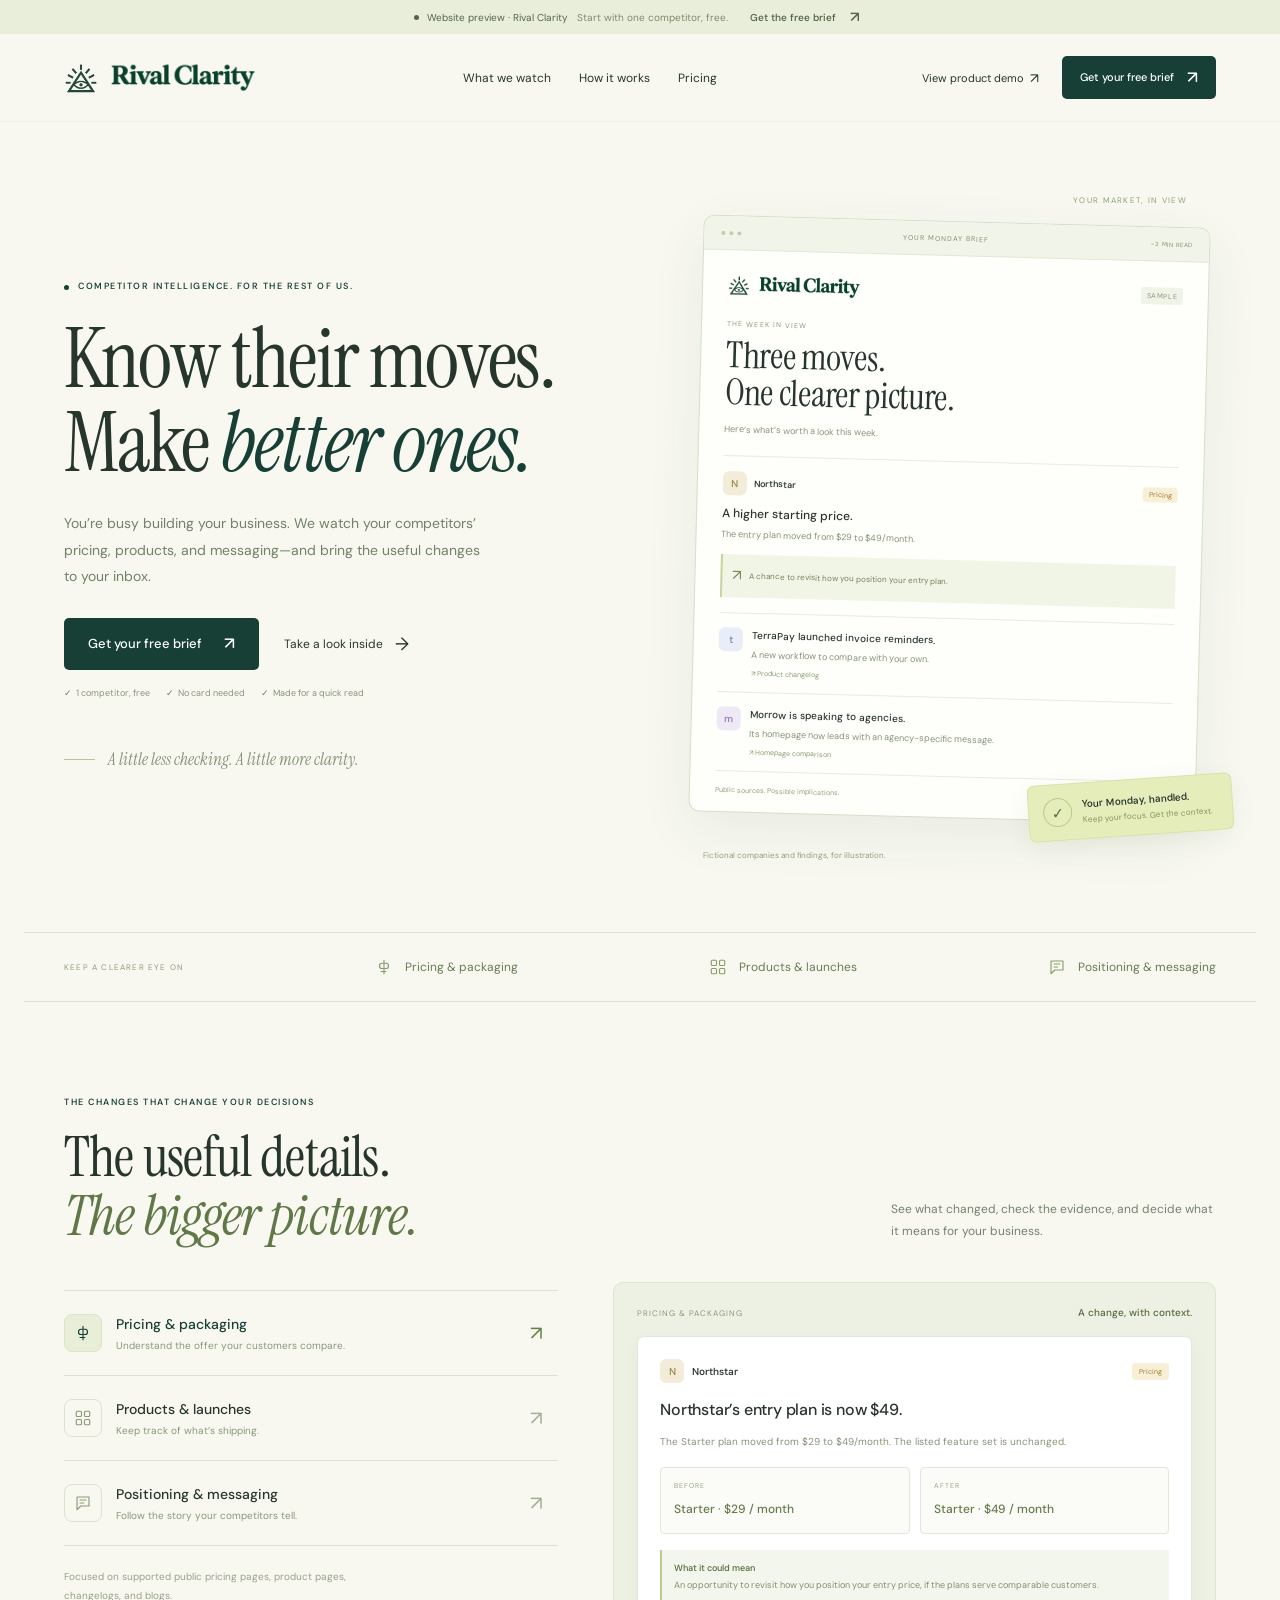
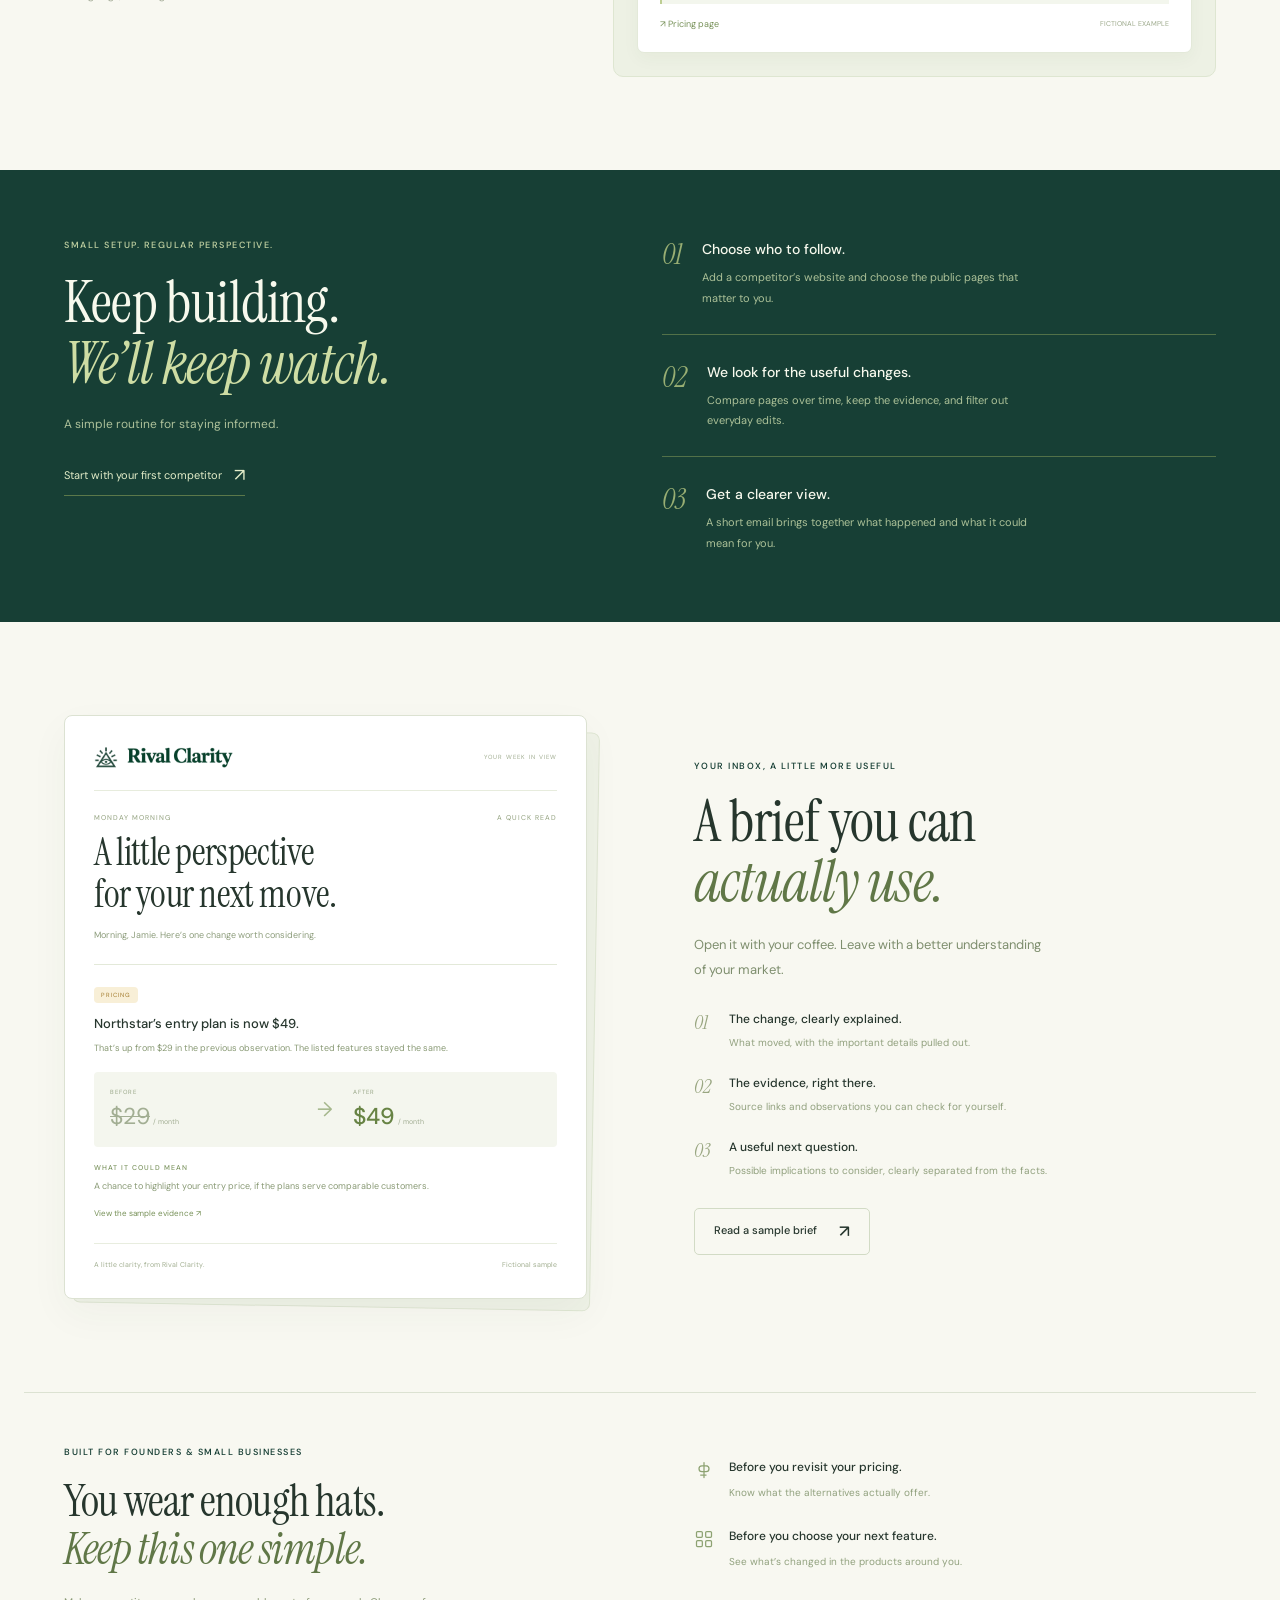
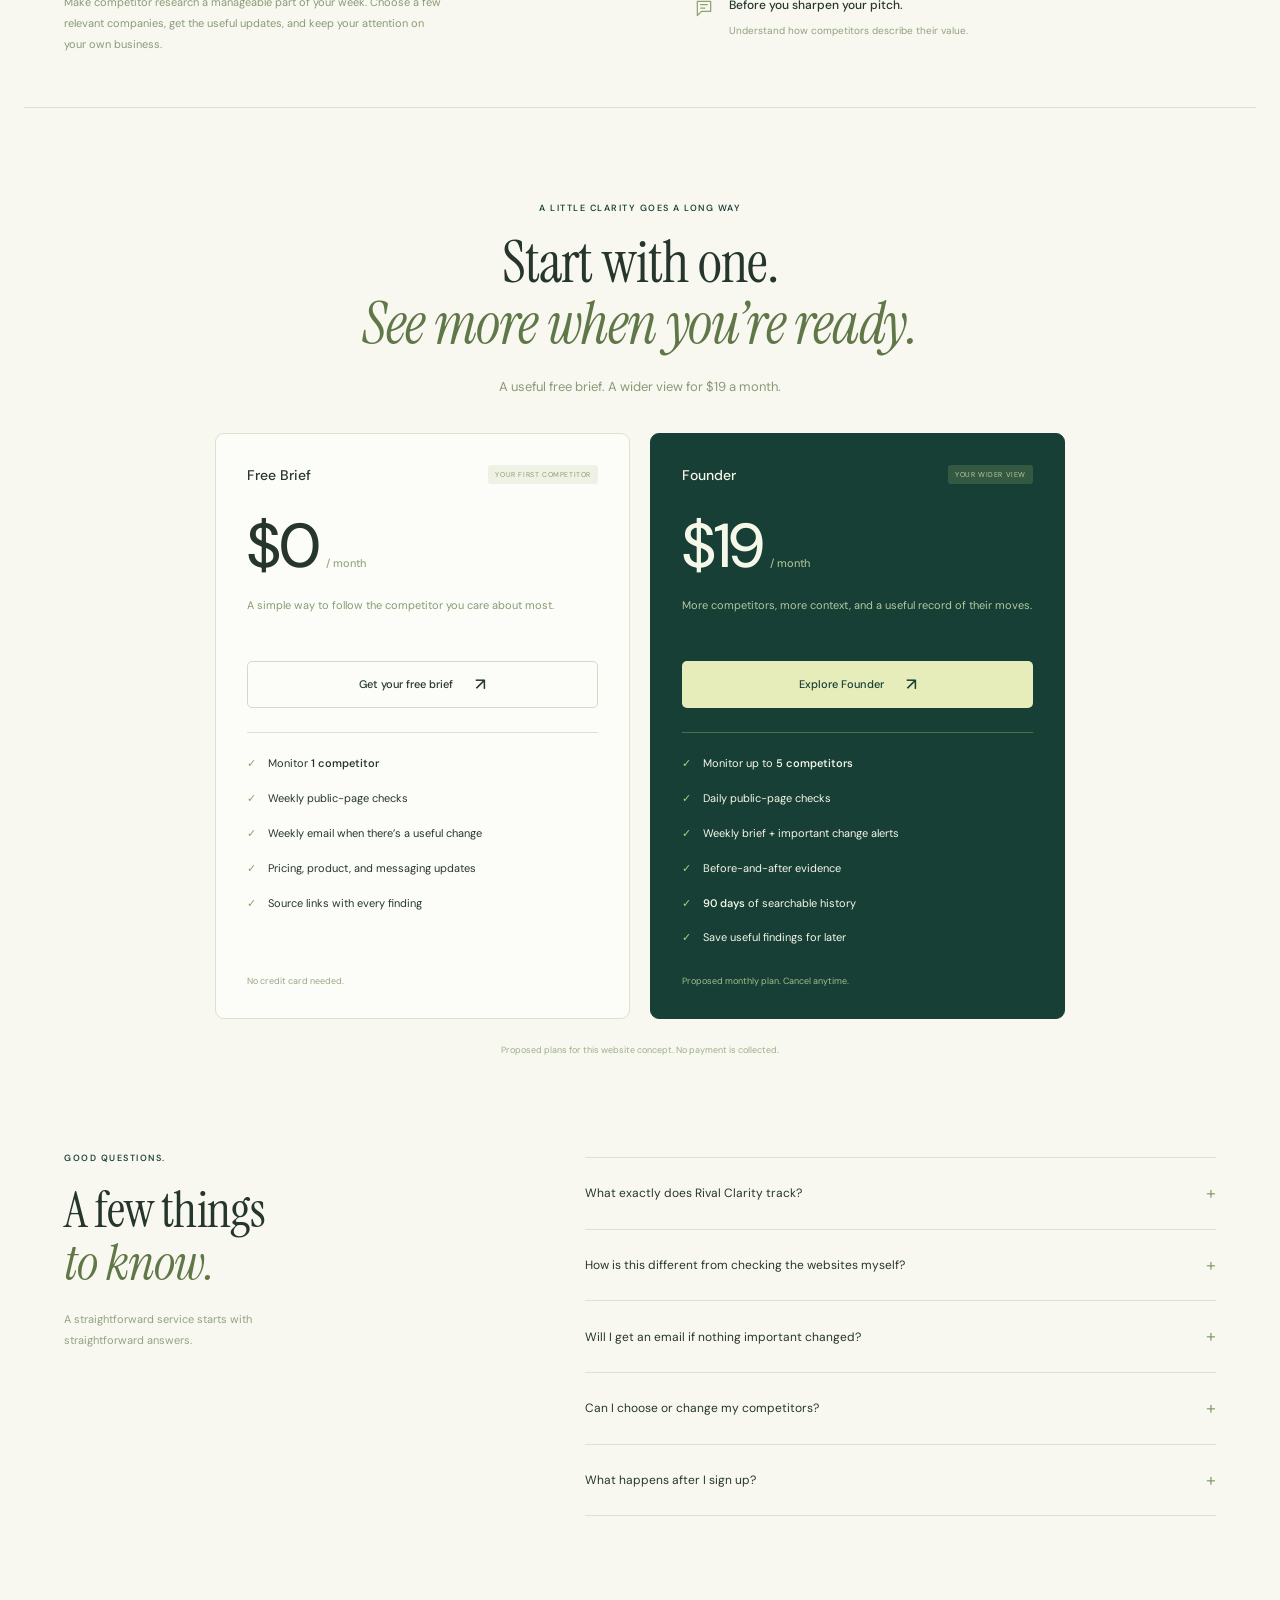
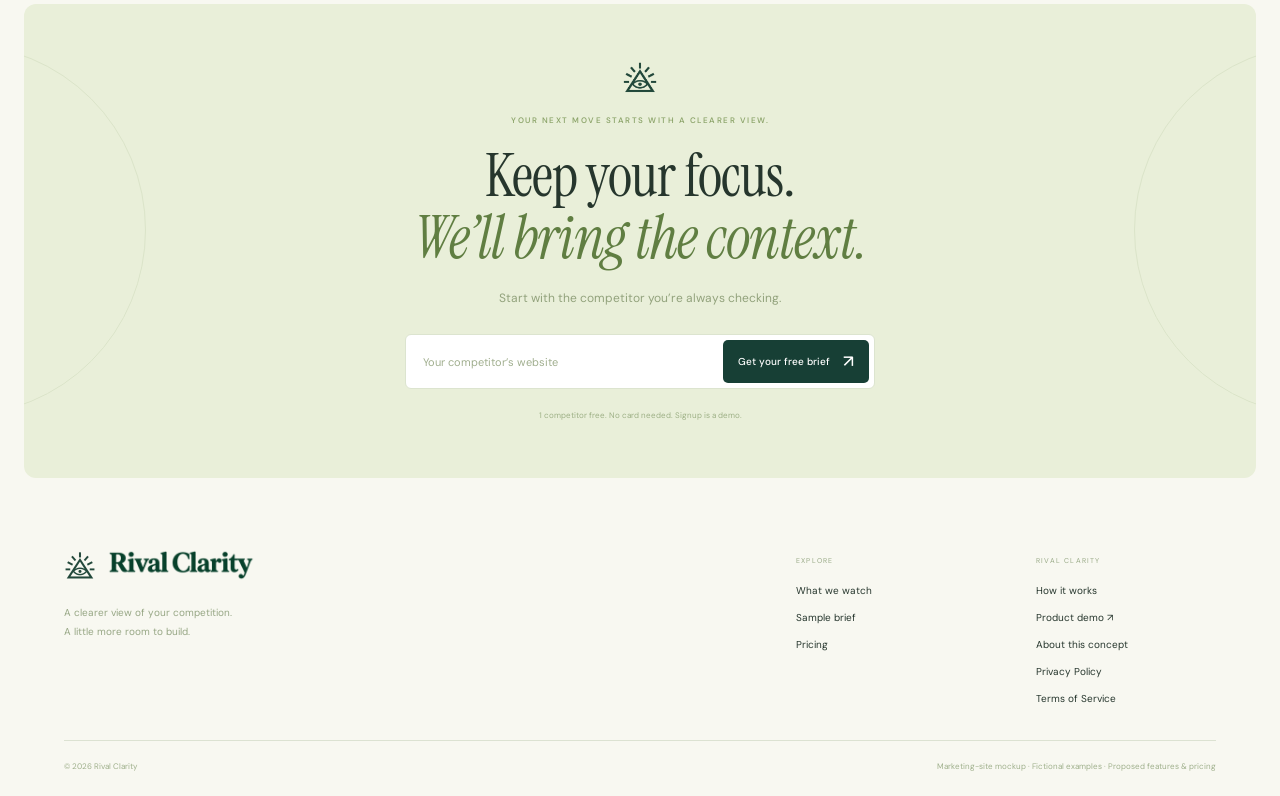
==== commit 39a37e12: "Apply radiant eye identity across marketing and demo" ====
--- a/docs/index.html
+++ b/docs/index.html
@@ -1,17 +1,17 @@
 <!DOCTYPE html>
-<html lang="en"><head><meta charset="utf-8"><meta name="viewport" content="width=device-width,initial-scale=1"><meta name="theme-color" content="#173f35"><meta name="description" content="Rival Clarity watches competitor pricing, products, and messaging, then brings the useful changes to your inbox. A marketing website concept for founders and small businesses."><title>Rival Clarity — Know their moves. Make better ones.</title><link rel="icon" type="image/svg+xml" href="mark.svg"><link rel="stylesheet" href="site.css"></head><body>
+<html lang="en"><head><meta charset="utf-8"><meta name="viewport" content="width=device-width,initial-scale=1"><meta name="theme-color" content="#173f35"><meta name="description" content="Rival Clarity watches competitor pricing, products, and messaging, then brings the useful changes to your inbox. A marketing website concept for founders and small businesses."><title>Rival Clarity — Know their moves. Make better ones.</title><link rel="icon" href="favicon.ico" sizes="any"><link rel="icon" type="image/png" href="favicon-32x32.png" sizes="32x32"><link rel="icon" type="image/png" href="favicon-16x16.png" sizes="16x16"><link rel="apple-touch-icon" href="apple-touch-icon.png" sizes="180x180"><link rel="manifest" href="site.webmanifest"><link rel="stylesheet" href="site.css"></head><body>
 <a class="skip-link" href="#main">Skip to content</a>
 <div class="announcement"><span class="tiny-dot"></span>Website preview · Rival Clarity<span class="announcement-extra">Start with one competitor, free.</span><button data-action="signup" aria-label="Preview the free signup">Get the free brief <span aria-hidden="true">↗</span></button></div>
-<header class="header"><div class="container nav-inner"><a class="brand" href="#top" aria-label="Rival Clarity home"><img src="mark.svg" alt=""><span><b>Rival</b> Clarity</span></a><nav class="nav-links" aria-label="Main navigation"><a href="#features">What we watch</a><a href="#how-it-works">How it works</a><a href="#pricing">Pricing</a></nav><div class="nav-right"><a class="demo-link" href="demo/#workspace" target="_blank" rel="noopener">View product demo <span aria-hidden="true">↗</span></a><button class="button primary nav-cta" data-action="signup">Get your free brief <span aria-hidden="true">↗</span></button><button class="menu-button" aria-label="Open menu" aria-expanded="false" aria-controls="mobile-nav" data-action="menu"><span></span><span></span></button></div></div><nav id="mobile-nav" class="mobile-nav container" aria-label="Mobile navigation" hidden><a href="#features">What we watch</a><a href="#how-it-works">How it works</a><a href="#sample-brief">Sample brief</a><a href="#pricing">Pricing</a><button class="button primary" data-action="signup">Get your free brief ↗</button></nav></header>
-<main id="main"><section class="hero container" id="top"><div class="hero-copy"><div class="eyebrow"><span class="tiny-dot"></span> COMPETITOR INTELLIGENCE. FOR THE REST OF US.</div><h1>Know their moves.<br>Make <em>better ones.</em></h1><p class="hero-description">You’re busy building your business. We watch your competitors’ pricing, products, and messaging—and bring the useful changes to your inbox.</p><div class="hero-actions"><button class="button primary large" data-action="signup">Get your free brief <span aria-hidden="true">↗</span></button><a class="text-link" href="#sample-brief">Take a look inside <span aria-hidden="true">→</span></a></div><div class="hero-assurances"><span><i>✓</i>1 competitor, free</span><span><i>✓</i>No card needed</span><span><i>✓</i>Made for a quick read</span></div><div class="hero-note"><span class="line"></span>A little less checking. A little more clarity.</div></div><div class="hero-visual" aria-label="Illustrative weekly competitor email"><div class="visual-grid"></div><div class="orbit-label">YOUR MARKET, IN VIEW</div><div class="inbox-card"><div class="inbox-chrome"><span class="chrome-dots"><i></i><i></i><i></i></span><span>YOUR MONDAY BRIEF</span><span class="read-time">~2 MIN READ</span></div><div class="email-preview"><div class="email-brand"><img src="mark.svg" alt=""><strong>Rival Clarity</strong><span>SAMPLE</span></div><div class="email-kicker">THE WEEK IN VIEW</div><h2>Three moves.<br>One clearer picture.</h2><p class="email-intro">Here’s what’s worth a look this week.</p><div class="email-item"><div class="email-item-top"><span class="company-mark yellow">N</span><strong>Northstar</strong><span class="pill amber">Pricing</span></div><h3>A higher starting price.</h3><p>The entry plan moved from $29 to $49/month.</p><div class="email-takeaway"><span>↗</span><span>A chance to revisit how you position your entry plan.</span></div></div><div class="email-item compact"><span class="company-mark blue">t</span><div><strong>TerraPay launched invoice reminders.</strong><p>A new workflow to compare with your own.</p><span class="email-source">↗ Product changelog</span></div></div><div class="email-item compact"><span class="company-mark purple">m</span><div><strong>Morrow is speaking to agencies.</strong><p>Its homepage now leads with an agency-specific message.</p><span class="email-source">↗ Homepage comparison</span></div></div><div class="email-bottom"><span>Public sources. Possible implications.</span><button data-action="brief">Read the sample <span>→</span></button></div></div></div><div class="floating-note"><span class="note-icon">✓</span><div><b>Your Monday, handled.</b><span>Keep your focus. Get the context.</span></div></div><span class="sample-disclosure">Fictional companies and findings, for illustration.</span></div></section>
+<header class="header"><div class="container nav-inner"><a class="brand" href="#top" aria-label="Rival Clarity home"><img class="brand-icon" src="brand/rival-clarity-icon-128.png" alt="" width="34" height="34"><span><img class="brand-wordmark" src="brand/rival-clarity-wordmark-320w.png" srcset="brand/rival-clarity-wordmark-640w.png 2x" alt=""></span></a><nav class="nav-links" aria-label="Main navigation"><a href="#features">What we watch</a><a href="#how-it-works">How it works</a><a href="#pricing">Pricing</a></nav><div class="nav-right"><a class="demo-link" href="demo/#workspace" target="_blank" rel="noopener">View product demo <span aria-hidden="true">↗</span></a><button class="button primary nav-cta" data-action="signup">Get your free brief <span aria-hidden="true">↗</span></button><button class="menu-button" aria-label="Open menu" aria-expanded="false" aria-controls="mobile-nav" data-action="menu"><span></span><span></span></button></div></div><nav id="mobile-nav" class="mobile-nav container" aria-label="Mobile navigation" hidden><a href="#features">What we watch</a><a href="#how-it-works">How it works</a><a href="#sample-brief">Sample brief</a><a href="#pricing">Pricing</a><button class="button primary" data-action="signup">Get your free brief ↗</button></nav></header>
+<main id="main"><section class="hero container" id="top"><div class="hero-copy"><div class="eyebrow"><span class="tiny-dot"></span> COMPETITOR INTELLIGENCE. FOR THE REST OF US.</div><h1>Know their moves.<br>Make <em>better ones.</em></h1><p class="hero-description">You’re busy building your business. We watch your competitors’ pricing, products, and messaging—and bring the useful changes to your inbox.</p><div class="hero-actions"><button class="button primary large" data-action="signup">Get your free brief <span aria-hidden="true">↗</span></button><a class="text-link" href="#sample-brief">Take a look inside <span aria-hidden="true">→</span></a></div><div class="hero-assurances"><span><i>✓</i>1 competitor, free</span><span><i>✓</i>No card needed</span><span><i>✓</i>Made for a quick read</span></div><div class="hero-note"><span class="line"></span>A little less checking. A little more clarity.</div></div><div class="hero-visual" aria-label="Illustrative weekly competitor email"><div class="visual-grid"></div><div class="orbit-label">YOUR MARKET, IN VIEW</div><div class="inbox-card"><div class="inbox-chrome"><span class="chrome-dots"><i></i><i></i><i></i></span><span>YOUR MONDAY BRIEF</span><span class="read-time">~2 MIN READ</span></div><div class="email-preview"><div class="email-brand"><img src="brand/rival-clarity-icon-128.png" alt=""><img class="brand-wordmark" src="brand/rival-clarity-wordmark-320w.png" alt="Rival Clarity"><span>SAMPLE</span></div><div class="email-kicker">THE WEEK IN VIEW</div><h2>Three moves.<br>One clearer picture.</h2><p class="email-intro">Here’s what’s worth a look this week.</p><div class="email-item"><div class="email-item-top"><span class="company-mark yellow">N</span><strong>Northstar</strong><span class="pill amber">Pricing</span></div><h3>A higher starting price.</h3><p>The entry plan moved from $29 to $49/month.</p><div class="email-takeaway"><span>↗</span><span>A chance to revisit how you position your entry plan.</span></div></div><div class="email-item compact"><span class="company-mark blue">t</span><div><strong>TerraPay launched invoice reminders.</strong><p>A new workflow to compare with your own.</p><span class="email-source">↗ Product changelog</span></div></div><div class="email-item compact"><span class="company-mark purple">m</span><div><strong>Morrow is speaking to agencies.</strong><p>Its homepage now leads with an agency-specific message.</p><span class="email-source">↗ Homepage comparison</span></div></div><div class="email-bottom"><span>Public sources. Possible implications.</span><button data-action="brief">Read the sample <span>→</span></button></div></div></div><div class="floating-note"><span class="note-icon">✓</span><div><b>Your Monday, handled.</b><span>Keep your focus. Get the context.</span></div></div><span class="sample-disclosure">Fictional companies and findings, for illustration.</span></div></section>
 <section class="coverage-strip container" aria-label="Coverage"><p>KEEP A CLEARER EYE ON</p><div><svg aria-hidden="true"><use href="#i-price"/></svg><span>Pricing & packaging</span></div><div><svg aria-hidden="true"><use href="#i-grid"/></svg><span>Products & launches</span></div><div><svg aria-hidden="true"><use href="#i-message"/></svg><span>Positioning & messaging</span></div></section>
 <section class="feature-section section container" id="features"><div class="section-intro"><div class="eyebrow">THE CHANGES THAT CHANGE YOUR DECISIONS</div><h2>The useful details.<br><em>The bigger picture.</em></h2><p>See what changed, check the evidence, and decide what it means for your business.</p></div><div class="feature-explorer"><div class="feature-tabs" role="tablist" aria-label="Explore monitored changes"><button role="tab" id="tab-pricing" aria-selected="true" aria-controls="feature-panel" data-tab="pricing"><span class="tab-icon"><svg aria-hidden="true"><use href="#i-price"/></svg></span><span><b>Pricing & packaging</b><small>Understand the offer your customers compare.</small></span><span class="tab-arrow">↗</span></button><button role="tab" id="tab-product" aria-selected="false" aria-controls="feature-panel" tabindex="-1" data-tab="product"><span class="tab-icon"><svg aria-hidden="true"><use href="#i-grid"/></svg></span><span><b>Products & launches</b><small>Keep track of what’s shipping.</small></span><span class="tab-arrow">↗</span></button><button role="tab" id="tab-messaging" aria-selected="false" aria-controls="feature-panel" tabindex="-1" data-tab="messaging"><span class="tab-icon"><svg aria-hidden="true"><use href="#i-message"/></svg></span><span><b>Positioning & messaging</b><small>Follow the story your competitors tell.</small></span><span class="tab-arrow">↗</span></button><p class="feature-scope">Focused on supported public pricing pages, product pages, changelogs, and blogs.</p></div><div class="feature-panel" role="tabpanel" id="feature-panel" aria-labelledby="tab-pricing" tabindex="0"></div></div></section>
 <section class="how-section" id="how-it-works"><div class="container how-inner"><div class="how-heading"><div class="eyebrow light">SMALL SETUP. REGULAR PERSPECTIVE.</div><h2>Keep building.<br><em>We’ll keep watch.</em></h2><p>A simple routine for staying informed.</p><button class="text-link on-dark" data-action="signup">Start with your first competitor <span>↗</span></button></div><div class="how-steps"><article><span class="step-number">01</span><div><h3>Choose who to follow.</h3><p>Add a competitor’s website and choose the public pages that matter to you.</p></div></article><article><span class="step-number">02</span><div><h3>We look for the useful changes.</h3><p>Compare pages over time, keep the evidence, and filter out everyday edits.</p></div></article><article><span class="step-number">03</span><div><h3>Get a clearer view.</h3><p>A short email brings together what happened and what it could mean for you.</p></div></article></div></div></section>
-<section class="sample-section section container" id="sample-brief"><div class="sample-document"><div class="sample-paper-top"><span class="mini-logo"><img src="mark.svg" alt="">Rival Clarity</span><span>YOUR WEEK IN VIEW</span></div><div class="sample-paper-meta"><span>MONDAY MORNING</span><span>A QUICK READ</span></div><h3>A little perspective<br>for your next move.</h3><p>Morning, Jamie. Here’s one change worth considering.</p><div class="sample-paper-finding"><span class="pill amber">PRICING</span><h4>Northstar’s entry plan is now $49.</h4><p>That’s up from $29 in the previous observation. The listed features stayed the same.</p><div class="mini-evidence"><div><span>BEFORE</span><del>$29</del><small>/ month</small></div><span class="evidence-arrow">→</span><div><span>AFTER</span><strong>$49</strong><small>/ month</small></div></div><h5>WHAT IT COULD MEAN</h5><p>A chance to highlight your entry price, if the plans serve comparable customers.</p><button class="source-link" data-action="evidence">View the sample evidence ↗</button></div><div class="paper-footer">A little clarity, from Rival Clarity.<span>Fictional sample</span></div></div><div class="sample-copy"><div class="eyebrow">YOUR INBOX, A LITTLE MORE USEFUL</div><h2>A brief you can<br><em>actually use.</em></h2><p class="section-description">Open it with your coffee. Leave with a better understanding of your market.</p><ul class="benefit-list"><li><span>01</span><div><h3>The change, clearly explained.</h3><p>What moved, with the important details pulled out.</p></div></li><li><span>02</span><div><h3>The evidence, right there.</h3><p>Source links and observations you can check for yourself.</p></div></li><li><span>03</span><div><h3>A useful next question.</h3><p>Possible implications to consider, clearly separated from the facts.</p></div></li></ul><button class="button outline" data-action="brief">Read a sample brief <span>↗</span></button></div></section>
+<section class="sample-section section container" id="sample-brief"><div class="sample-document"><div class="sample-paper-top"><span class="mini-logo"><img src="brand/rival-clarity-icon-128.png" alt=""><img class="brand-wordmark" src="brand/rival-clarity-wordmark-320w.png" alt="Rival Clarity"></span><span>YOUR WEEK IN VIEW</span></div><div class="sample-paper-meta"><span>MONDAY MORNING</span><span>A QUICK READ</span></div><h3>A little perspective<br>for your next move.</h3><p>Morning, Jamie. Here’s one change worth considering.</p><div class="sample-paper-finding"><span class="pill amber">PRICING</span><h4>Northstar’s entry plan is now $49.</h4><p>That’s up from $29 in the previous observation. The listed features stayed the same.</p><div class="mini-evidence"><div><span>BEFORE</span><del>$29</del><small>/ month</small></div><span class="evidence-arrow">→</span><div><span>AFTER</span><strong>$49</strong><small>/ month</small></div></div><h5>WHAT IT COULD MEAN</h5><p>A chance to highlight your entry price, if the plans serve comparable customers.</p><button class="source-link" data-action="evidence">View the sample evidence ↗</button></div><div class="paper-footer">A little clarity, from Rival Clarity.<span>Fictional sample</span></div></div><div class="sample-copy"><div class="eyebrow">YOUR INBOX, A LITTLE MORE USEFUL</div><h2>A brief you can<br><em>actually use.</em></h2><p class="section-description">Open it with your coffee. Leave with a better understanding of your market.</p><ul class="benefit-list"><li><span>01</span><div><h3>The change, clearly explained.</h3><p>What moved, with the important details pulled out.</p></div></li><li><span>02</span><div><h3>The evidence, right there.</h3><p>Source links and observations you can check for yourself.</p></div></li><li><span>03</span><div><h3>A useful next question.</h3><p>Possible implications to consider, clearly separated from the facts.</p></div></li></ul><button class="button outline" data-action="brief">Read a sample brief <span>↗</span></button></div></section>
 <section class="founder-section container"><div class="founder-copy"><div class="eyebrow">BUILT FOR FOUNDERS & SMALL BUSINESSES</div><h2>You wear enough hats.<br><em>Keep this one simple.</em></h2><p>Make competitor research a manageable part of your week. Choose a few relevant companies, get the useful updates, and keep your attention on your own business.</p></div><div class="use-cases"><div><svg aria-hidden="true"><use href="#i-price"/></svg><span><b>Before you revisit your pricing.</b><small>Know what the alternatives actually offer.</small></span></div><div><svg aria-hidden="true"><use href="#i-grid"/></svg><span><b>Before you choose your next feature.</b><small>See what’s changed in the products around you.</small></span></div><div><svg aria-hidden="true"><use href="#i-message"/></svg><span><b>Before you sharpen your pitch.</b><small>Understand how competitors describe their value.</small></span></div></div></section>
 <section class="pricing-section section container" id="pricing"><div class="pricing-heading"><div class="eyebrow">A LITTLE CLARITY GOES A LONG WAY</div><h2>Start with one.<br><em>See more when you’re ready.</em></h2><p>A useful free brief. A wider view for $19 a month.</p></div><div class="price-grid"><article class="price-card"><div class="plan-top"><h3>Free Brief</h3><span>YOUR FIRST COMPETITOR</span></div><div class="plan-price">$0<small>/ month</small></div><p>A simple way to follow the competitor you care about most.</p><button class="button outline" data-action="signup">Get your free brief <span>↗</span></button><ul><li>Monitor <strong>1 competitor</strong></li><li>Weekly public-page checks</li><li>Weekly email when there’s a useful change</li><li>Pricing, product, and messaging updates</li><li>Source links with every finding</li></ul><div class="plan-bottom">No credit card needed.</div></article><article class="price-card paid"><div class="plan-top"><h3>Founder</h3><span>YOUR WIDER VIEW</span></div><div class="plan-price">$19<small>/ month</small></div><p>More competitors, more context, and a useful record of their moves.</p><button class="button lime" data-action="founder">Explore Founder <span>↗</span></button><ul><li>Monitor up to <strong>5 competitors</strong></li><li>Daily public-page checks</li><li>Weekly brief + important change alerts</li><li>Before-and-after evidence</li><li><strong>90 days</strong> of searchable history</li><li>Save useful findings for later</li></ul><div class="plan-bottom">Proposed monthly plan. Cancel anytime.</div></article></div><p class="concept-pricing">Proposed plans for this website concept. No payment is collected.</p></section>
 <section class="faq-section container" id="questions"><div><div class="eyebrow">GOOD QUESTIONS.</div><h2>A few things<br><em>to know.</em></h2><p>A straightforward service starts with straightforward answers.</p></div><div class="faqs"><details><summary>What exactly does Rival Clarity track?</summary><p>The proposed first version follows supported public pricing pages, product pages, changelogs, and blogs. It looks for price changes, product launches, and shifts in messaging. Coverage depends on the pages available for each competitor.</p></details><details><summary>How is this different from checking the websites myself?</summary><p>The service is designed to compare observations over time and bring the relevant changes together in a short brief. You can still inspect the original sources; Rival Clarity helps make keeping up a repeatable routine.</p></details><details><summary>Will I get an email if nothing important changed?</summary><p>The proposed weekly brief goes out when there is something useful to share. A quiet week can stay quiet. The service should never invent a finding to fill an email.</p></details><details><summary>Can I choose or change my competitors?</summary><p>Yes. The proposed plans let you choose the companies on your watchlist. A new competitor needs an initial baseline before changes can be detected over time.</p></details><details><summary>What happens after I sign up?</summary><p>The intended flow is to confirm your email, check whether the competitor’s public pages are supported, establish a baseline, and then look for changes. This mockup demonstrates that experience; it does not create an account or start monitoring.</p></details></div></section>
-<section class="final-cta container" id="start"><div class="cta-mark"><img src="mark.svg" alt=""></div><div class="eyebrow">YOUR NEXT MOVE STARTS WITH A CLEARER VIEW.</div><h2>Keep your focus.<br><em>We’ll bring the context.</em></h2><p>Start with the competitor you’re always checking.</p><form class="inline-signup" data-form="inline"><label class="sr-only" for="final-competitor">Competitor website</label><input id="final-competitor" name="competitor" placeholder="Your competitor’s website" required><button type="submit" class="button lime">Get your free brief <span>↗</span></button></form><span class="cta-fine">1 competitor free. No card needed. Signup is a demo.</span></section>
-</main><footer class="footer container"><div class="footer-top"><div><a class="brand" href="#top" aria-label="Rival Clarity home"><img src="mark.svg" alt=""><span><b>Rival</b> Clarity</span></a><p>A clearer view of your competition.<br>A little more room to build.</p></div><nav aria-label="Footer product navigation"><span>EXPLORE</span><a href="#features">What we watch</a><a href="#sample-brief">Sample brief</a><a href="#pricing">Pricing</a></nav><nav aria-label="Footer company navigation"><span>RIVAL CLARITY</span><a href="#how-it-works">How it works</a><a href="demo/#workspace" target="_blank" rel="noopener">Product demo ↗</a><button data-action="about">About this concept</button><a href="privacy.html">Privacy Policy</a><a href="terms.html">Terms of Service</a></nav></div><div class="footer-bottom"><span>© 2026 Rival Clarity</span><span>Marketing-site mockup · Fictional examples · Proposed features & pricing</span></div></footer>
+<section class="final-cta container" id="start"><div class="cta-mark"><img src="brand/rival-clarity-icon-128.png" alt=""></div><div class="eyebrow">YOUR NEXT MOVE STARTS WITH A CLEARER VIEW.</div><h2>Keep your focus.<br><em>We’ll bring the context.</em></h2><p>Start with the competitor you’re always checking.</p><form class="inline-signup" data-form="inline"><label class="sr-only" for="final-competitor">Competitor website</label><input id="final-competitor" name="competitor" placeholder="Your competitor’s website" required><button type="submit" class="button lime">Get your free brief <span>↗</span></button></form><span class="cta-fine">1 competitor free. No card needed. Signup is a demo.</span></section>
+</main><footer class="footer container"><div class="footer-top"><div><a class="brand" href="#top" aria-label="Rival Clarity home"><img class="brand-icon" src="brand/rival-clarity-icon-128.png" alt="" width="34" height="34"><span><img class="brand-wordmark" src="brand/rival-clarity-wordmark-320w.png" srcset="brand/rival-clarity-wordmark-640w.png 2x" alt=""></span></a><p>A clearer view of your competition.<br>A little more room to build.</p></div><nav aria-label="Footer product navigation"><span>EXPLORE</span><a href="#features">What we watch</a><a href="#sample-brief">Sample brief</a><a href="#pricing">Pricing</a></nav><nav aria-label="Footer company navigation"><span>RIVAL CLARITY</span><a href="#how-it-works">How it works</a><a href="demo/#workspace" target="_blank" rel="noopener">Product demo ↗</a><button data-action="about">About this concept</button><a href="privacy.html">Privacy Policy</a><a href="terms.html">Terms of Service</a></nav></div><div class="footer-bottom"><span>© 2026 Rival Clarity</span><span>Marketing-site mockup · Fictional examples · Proposed features & pricing</span></div></footer>
 <div id="modal-root"></div><div id="status" role="status" aria-live="polite"></div>
 <svg class="svg-defs" aria-hidden="true" xmlns="http://www.w3.org/2000/svg"><defs><symbol id="i-price" viewBox="0 0 24 24"><path d="M12 3v18m4-14H9.5a3.5 3.5 0 0 0 0 7h5a3.5 3.5 0 0 0 0-7M8 18h6.5"/></symbol><symbol id="i-grid" viewBox="0 0 24 24"><rect x="3" y="3" width="7" height="7" rx="1.3"/><rect x="14" y="3" width="7" height="7" rx="1.3"/><rect x="3" y="14" width="7" height="7" rx="1.3"/><rect x="14" y="14" width="7" height="7" rx="1.3"/></symbol><symbol id="i-message" viewBox="0 0 24 24"><path d="M4 4h16v12H9l-5 5V4Z M8 8h8M8 12h5"/></symbol></defs></svg><script src="site.js"></script></body></html>
--- a/docs/site.css
+++ b/docs/site.css
@@ -2,3 +2,11 @@
 :root{--paper:#f8f8f1;--ink:#26362d;--green:#173f35;--muted:#75816e;--line:#dce2d2;--lime:#e6edbb;--serif:'Instrument Serif',Georgia,serif;--sans:'DM Sans',Arial,sans-serif}*{box-sizing:border-box}html{scroll-behavior:smooth;scroll-padding-top:110px}body{margin:0;background:var(--paper);color:var(--ink);font-family:var(--sans);font-size:15px;-webkit-font-smoothing:antialiased}button,input{font:inherit}button,a{-webkit-tap-highlight-color:transparent}button{cursor:pointer;color:inherit}a{color:inherit;text-decoration:none}button:focus-visible,a:focus-visible,input:focus-visible,[tabindex]:focus-visible,summary:focus-visible{outline:3px solid #93aa61;outline-offset:4px}h1,h2,h3,h4,h5,p{margin:0}h1,h2,h3,h4,h5{font-weight:500}p{line-height:1.8}button{border:0}svg{width:22px;height:22px;fill:none;stroke:currentColor;stroke-width:1.5;stroke-linecap:round;stroke-linejoin:round}.container{max-width:1232px;padding-left:40px;padding-right:40px;margin-left:auto;margin-right:auto}.announcement{height:34px;background:#e9eedb;color:#536647;display:flex;align-items:center;justify-content:center;gap:8px;font-size:10px}.tiny-dot{width:5px;height:5px;border-radius:50%;background:currentColor;display:inline-block;flex-shrink:0}.announcement-extra{color:#7d8b6b;margin-left:1px}.announcement button{background:none;font-size:10px;display:flex;gap:14px;align-items:center;margin-left:8px;font-weight:550}.announcement button span{font-size:15px}.header{position:sticky;top:0;z-index:30;background:#f8f8f1f2;backdrop-filter:blur(14px);border-bottom:1px solid #dfe4d155}.nav-inner{height:87px;display:flex;align-items:center;justify-content:space-between;gap:18px}.brand{display:inline-flex;align-items:center;gap:10px;font-size:23px;letter-spacing:-1px;white-space:nowrap}.brand b{font-weight:600}.brand img{width:34px;height:34px}.nav-links{display:flex;align-items:center;gap:28px;font-size:12px}.nav-links a:hover,.footer a:hover{text-decoration:underline;text-underline-offset:5px}.nav-right{display:flex;align-items:center;gap:23px}.demo-link{font-size:11px;display:flex;align-items:center;gap:6px}.demo-link span{font-size:14px}.button{display:inline-flex;align-items:center;justify-content:center;gap:22px;border-radius:5px;padding:14px 19px;font-size:12px;font-weight:500;line-height:1.4;border:1px solid transparent;transition:background .18s,box-shadow .18s;white-space:nowrap}.button span{font-size:17px;line-height:1}.button.primary{background:var(--green);color:#fff}.button.primary:hover{background:#2b5647}.button.outline{border-color:#d2dbc5;background:transparent}.button.outline:hover{background:#edf1e1}.button.lime{background:var(--lime);color:var(--green)}.button.lime:hover{background:#eff4d2}.button.large{padding:16px 23px;font-size:13px}.nav-cta{font-size:11px;padding:12px 17px;gap:13px}.text-link{display:inline-flex;align-items:center;gap:12px;font-size:12px;background:none;padding:0}.text-link span{font-size:18px}.eyebrow{font-size:9px;letter-spacing:1.5px;font-weight:550;color:var(--green);display:flex;align-items:center;gap:9px;line-height:1.7}.eyebrow.light{color:#bbcc9e}.hero{display:grid;grid-template-columns:1.03fr 1fr;gap:55px;align-items:center;padding-top:80px;padding-bottom:85px}.hero h1{font-family:var(--serif);font-size:83px;letter-spacing:-1.8px;line-height:1.02;margin:22px 0 24px;white-space:nowrap}.hero h1 em{font-weight:400;color:var(--green)}.hero-description{font-size:14px;color:#728168;max-width:430px;line-height:1.9}.hero-actions{display:flex;gap:25px;align-items:center;margin-top:28px}.hero-assurances{display:flex;gap:16px;color:#89947c;font-size:9px;margin-top:17px}.hero-assurances i{font-style:normal;color:#71865b;margin-right:4px}.hero-note{display:flex;align-items:center;gap:13px;color:#879279;font-family:var(--serif);font-size:17px;font-style:italic;margin-top:49px}.hero-note .line{height:1px;width:31px;background:#b6c39f}.hero-visual{position:relative;padding:19px 13px 29px 20px}.visual-grid{position:absolute;inset:-30px -20px -10px -30px;background-image:radial-gradient(#a5b88855 .8px,transparent .8px);background-size:17px 17px;mask-image:radial-gradient(ellipse,#000 10%,transparent 68%)}.orbit-label{position:absolute;right:29px;top:-7px;font-size:8px;letter-spacing:1.3px;color:#90a077}.inbox-card{background:#fefefb;border:1px solid #d6dfc8;border-radius:11px;box-shadow:0 18px 55px #29462312;position:relative;transform:rotate(1.5deg);overflow:hidden}.inbox-chrome{display:flex;align-items:center;justify-content:space-between;gap:15px;padding:12px 17px;background:#f1f4e9;border-bottom:1px solid #e3e9d8;font-size:7px;letter-spacing:1px;color:#83916d}.chrome-dots{display:flex;gap:4px}.chrome-dots i{height:4px;width:4px;background:#c0cdae;border-radius:50%}.read-time{font-size:6px;letter-spacing:.5px}.email-preview{padding:23px 25px 17px}.email-brand{display:flex;align-items:center;gap:7px}.email-brand img{width:22px;height:22px}.email-brand strong{font-size:12px;letter-spacing:-.3px;font-weight:550}.email-brand>span{margin-left:auto;font-size:7px;letter-spacing:.6px;color:#8c967c;background:#f0f3e8;padding:4px 6px;border-radius:3px}.email-kicker{font-size:7px;letter-spacing:1.1px;color:#8d9b7a;margin:22px 0 8px}.email-preview h2{font-family:var(--serif);font-size:36px;line-height:1.05;letter-spacing:-.3px}.email-intro{font-size:9px;color:#89967c;margin:10px 0 18px}.email-item{border-top:1px solid #e8ecdf;padding:15px 0}.email-item-top{display:flex;align-items:center;gap:7px}.company-mark{width:24px;height:24px;border-radius:6px;display:inline-grid;place-items:center;font-size:10px;font-weight:550;flex-shrink:0}.company-mark.yellow{background:#f3ecd9;color:#a28a4e}.company-mark.blue{background:#e8edf7;color:#7188b2}.company-mark.purple{background:#efe9f6;color:#9a80b2}.email-item-top strong{font-size:9px;font-weight:550}.pill{display:inline-flex;background:#eff2e6;color:#6c7e55;border-radius:4px;padding:4px 7px;font-size:8px;white-space:nowrap}.pill.amber{background:#f8efd7;color:#a17b2c}.pill.blue{background:#e8eff9;color:#6f86ae}.pill.purple{background:#efe8f7;color:#9375a9}.email-item-top .pill{margin-left:auto;font-size:7px;padding:3px 6px}.email-item h3{font-size:12px;font-weight:500;margin:10px 0 5px}.email-item p{font-size:9px;color:#87957a;line-height:1.8}.email-takeaway{display:flex;gap:8px;align-items:center;background:#f1f5e6;color:#73855b;border-left:2px solid #c6d59e;font-size:8px;line-height:1.7;padding:9px 10px;margin-top:11px}.email-takeaway>span:first-child{font-size:15px}.email-item.compact{display:flex;align-items:start;gap:9px;padding:14px 0}.compact strong{font-size:10px;line-height:1.6;font-weight:500;display:block;margin:0 0 3px}.email-source{font-size:7px;color:#889b70;display:block;margin-top:6px}.email-bottom{border-top:1px solid #e8ecdf;padding-top:13px;display:flex;align-items:center;justify-content:space-between;gap:10px;font-size:7px;color:#91a080}.email-bottom button{display:flex;gap:8px;background:none;color:var(--green);font-size:8px;padding:0}.floating-note{position:absolute;background:#e5edbb;border:1px solid #d8e3a7;padding:13px 20px 13px 14px;border-radius:7px;right:-17px;bottom:11px;display:flex;align-items:center;gap:10px;box-shadow:0 7px 25px #4d642312;transform:rotate(-4deg)}.note-icon{height:29px;width:29px;border:1px solid #b8ca87;border-radius:50%;display:grid;place-items:center;color:#5a743b}.floating-note b{font-size:10px;font-weight:550;display:block}.floating-note div>span{display:block;font-size:8px;color:#82935c;margin-top:4px}.sample-disclosure{position:absolute;bottom:-13px;left:27px;font-size:8px;color:#929f81}.coverage-strip{border-top:1px solid var(--line);border-bottom:1px solid var(--line);display:flex;align-items:center;justify-content:space-between;gap:26px;padding-top:25px;padding-bottom:25px}.coverage-strip>p{font-size:8px;letter-spacing:1.2px;color:#8d9a7c}.coverage-strip>div{display:flex;align-items:center;gap:12px;font-size:12px;color:#687c55}.coverage-strip svg{width:18px;height:18px;color:#889c6d}.section{padding-top:93px;padding-bottom:93px}.section-intro{position:relative;margin-bottom:37px}.section-intro h2,.sample-copy h2,.founder-copy h2,.pricing-heading h2,.faq-section h2{font-family:var(--serif);font-size:56px;line-height:1.05;letter-spacing:-.8px;margin-top:17px}.section-intro h2 em,.sample-copy h2 em,.founder-copy h2 em,.pricing-heading h2 em,.faq-section h2 em{font-weight:400;color:#607747}.section-intro>p{position:absolute;right:0;bottom:3px;max-width:325px;font-size:12px;color:var(--muted)}.feature-explorer{display:grid;grid-template-columns:1fr 1.22fr;gap:55px;align-items:start}.feature-tabs{padding-top:8px}.feature-tabs>button{display:flex;align-items:center;width:100%;gap:14px;text-align:left;border-bottom:1px solid var(--line);background:none;padding:23px 15px 23px 0}.feature-tabs>button:first-child{border-top:1px solid var(--line)}.tab-icon{width:38px;height:38px;border:1px solid var(--line);border-radius:8px;display:grid;place-items:center;color:#8a9a75;flex-shrink:0}.tab-icon svg{width:18px;height:18px}.feature-tabs b{font-size:14px;font-weight:500;display:block}.feature-tabs small{font-size:10px;color:#8a977b;display:block;margin-top:6px}.tab-arrow{margin-left:auto;font-size:20px;color:#a2ae92}.feature-tabs>button[aria-selected=true]{color:var(--green)}.feature-tabs>button[aria-selected=true] .tab-icon{background:#e8eed8;border-color:#dce5c7;color:var(--green)}.feature-tabs>button[aria-selected=true] .tab-arrow{color:#63813e}.feature-scope{max-width:330px;font-size:10px;color:#98a18b;line-height:1.9;margin-top:21px}.feature-panel{background:#edf1e4;border:1px solid #dee6d1;border-radius:10px;padding:23px;min-height:355px}.feature-panel-chrome{display:flex;align-items:center;justify-content:space-between;gap:10px;color:#8a9b74;font-size:8px;letter-spacing:1px;padding-bottom:17px}.feature-panel-chrome strong{font-weight:500;color:#526a3c;letter-spacing:0;font-size:10px}.finding-paper{background:#fff;border:1px solid #e3e9d9;border-radius:7px;padding:22px;box-shadow:0 6px 17px #3c51230a}.finding-paper-top{display:flex;align-items:center;gap:8px;font-size:10px}.finding-paper-top b{font-weight:550}.finding-paper-top .pill{margin-left:auto;font-size:7px}.finding-paper h3{font-size:16px;line-height:1.5;letter-spacing:-.2px;margin:15px 0 10px}.finding-paper>p{font-size:10px;color:#869578;line-height:1.9}.finding-comparison{display:grid;grid-template-columns:1fr 1fr;gap:10px;margin:16px 0}.finding-comparison>div{border:1px solid #e2e8d7;border-radius:4px;padding:13px;background:#fbfcf8}.finding-comparison small{font-size:7px;letter-spacing:1px;color:#99a68a;display:block;margin-bottom:8px}.finding-comparison b{font-size:12px;color:#657c4b;font-weight:500;line-height:1.6}.finding-implication{border-left:2px solid #bdce93;background:#f3f6ed;font-size:9px;color:#82916c;line-height:1.9;padding:10px 12px}.finding-implication b{font-weight:550;color:#5a7441}.finding-source{display:flex;justify-content:space-between;align-items:center;margin-top:14px;gap:10px}.source-link{font-size:9px;background:none;padding:0;color:#769057;display:inline-flex;align-items:center;gap:5px}.finding-source>span{font-size:7px;color:#9ca98b}.how-section{background:var(--green);color:#f7f9ed}.how-inner{display:grid;grid-template-columns:1fr 1.1fr;gap:95px;padding-top:68px;padding-bottom:68px}.how-heading h2{font-family:var(--serif);font-size:58px;line-height:1.05;letter-spacing:-.8px;margin-top:20px}.how-heading h2 em{font-weight:400;color:#cedda4}.how-heading>p{font-size:12px;color:#adc19a;margin:19px 0 28px}.on-dark{color:#e3edc9;border-bottom:1px solid #5b784a;padding-bottom:8px;font-size:11px}.how-steps{display:flex;flex-direction:column;gap:28px;padding-top:2px}.how-steps article{display:flex;gap:20px;align-items:start;padding-bottom:25px;border-bottom:1px solid #527148}.how-steps article:last-child{padding-bottom:0;border:0}.step-number{font-family:var(--serif);font-style:italic;color:#98ae73;font-size:29px;line-height:1}.how-steps h3{font-size:14px;margin-bottom:9px}.how-steps p{font-size:11px;color:#acc198;line-height:1.9;max-width:340px}.sample-section{display:grid;grid-template-columns:1fr 1fr;gap:107px;align-items:center}.sample-document{background:#fff;border:1px solid var(--line);box-shadow:0 15px 40px #3145280b;border-radius:8px;padding:29px;position:relative}.sample-document:after{content:'';position:absolute;inset:12px -9px -9px 12px;border:1px solid #dfe6d3;background:#eff2e7;z-index:-1;border-radius:8px;transform:rotate(1deg)}.sample-paper-top{display:flex;align-items:center;justify-content:space-between;gap:12px;padding-bottom:20px;border-bottom:1px solid #e7ecdd}.mini-logo{display:flex;gap:7px;align-items:center;font-size:13px;font-weight:550;letter-spacing:-.4px}.mini-logo img{width:24px;height:24px}.sample-paper-top>span:last-child{font-size:6px;letter-spacing:1px;color:#a0ac90}.sample-paper-meta{display:flex;justify-content:space-between;font-size:7px;letter-spacing:1px;color:#92a17e;margin:22px 0 10px}.sample-document>h3{font-family:var(--serif);font-size:38px;line-height:1.1;letter-spacing:-.4px}.sample-document>p{font-size:9px;color:#8d9d7c;margin:12px 0 20px}.sample-paper-finding{border-top:1px solid #e3e9d9;padding-top:17px}.sample-paper-finding>.pill{font-size:6px;letter-spacing:1px}.sample-paper-finding h4{font-size:13px;margin:12px 0 8px}.sample-paper-finding p{font-size:9px;color:#899a75;line-height:1.9}.mini-evidence{display:flex;align-items:center;background:#f4f6ee;padding:16px;margin:15px 0;gap:20px;border-radius:4px}.mini-evidence>div{flex:1}.mini-evidence div>span{display:block;font-size:6px;letter-spacing:1px;color:#98a687;margin-bottom:5px}.mini-evidence del{font-size:23px;color:#a2ae93;text-decoration-thickness:1px}.mini-evidence strong{font-size:23px;color:#678344;font-weight:500}.mini-evidence small{font-size:7px;color:#a2ae93;margin-left:3px}.evidence-arrow{color:#a5b78c;font-size:20px}.sample-paper-finding h5{font-size:7px;letter-spacing:1px;color:#7d9561;margin:16px 0 6px}.sample-paper-finding>.source-link{margin-top:13px;font-size:8px}.paper-footer{display:flex;justify-content:space-between;gap:10px;border-top:1px solid #e8eddf;margin-top:22px;padding-top:16px;font-size:7px;color:#a1ae90}.sample-copy h2{font-size:58px;margin-bottom:20px}.section-description{font-size:13px;color:#7e8e6e;line-height:1.9;max-width:350px}.benefit-list{list-style:none;margin:28px 0;padding:0}.benefit-list li{display:flex;align-items:start;gap:14px;margin-bottom:23px}.benefit-list li>span{font-family:var(--serif);font-size:20px;font-style:italic;color:#99a681;line-height:1.1;width:21px;flex-shrink:0}.benefit-list h3{font-size:12px;font-weight:500;margin-bottom:7px}.benefit-list p{font-size:10px;color:#91a07e;line-height:1.8}.sample-copy>.button{font-size:11px}.founder-section{display:grid;grid-template-columns:1fr 1fr;gap:107px;border-top:1px solid var(--line);border-bottom:1px solid var(--line);padding-top:52px;padding-bottom:52px}.founder-copy h2{font-size:44px;line-height:1.1}.founder-copy>p{font-size:11px;color:#8a9a76;max-width:380px;margin-top:18px;line-height:1.9}.use-cases{display:flex;flex-direction:column;justify-content:center;gap:26px}.use-cases>div{display:flex;align-items:start;gap:15px}.use-cases svg{width:20px;height:20px;color:#8da272;margin-top:1px;flex-shrink:0}.use-cases b{display:block;font-size:12px;font-weight:500;margin-bottom:6px}.use-cases small{font-size:10px;color:#91a17e;line-height:1.8}.pricing-heading{text-align:center;margin-bottom:35px}.pricing-heading .eyebrow{justify-content:center}.pricing-heading h2{font-size:58px;margin-bottom:20px}.pricing-heading>p{font-size:13px;color:#8a9a77}.price-grid{max-width:850px;margin:auto;display:grid;grid-template-columns:1fr 1fr;gap:20px}.price-card{border:1px solid #dbe2cf;background:#fcfdf8;border-radius:9px;padding:31px;display:flex;flex-direction:column}.price-card.paid{background:var(--green);border-color:var(--green);color:#f5f8e9}.plan-top{display:flex;justify-content:space-between;align-items:center;gap:13px}.plan-top h3{font-size:14px}.plan-top>span{font-size:7px;letter-spacing:.6px;color:#8b9d73;background:#eef2e5;padding:5px 7px;border-radius:3px;white-space:nowrap}.paid .plan-top>span{background:#335942;color:#bdcf9a}.plan-price{font-size:62px;font-weight:450;letter-spacing:-2px;line-height:1.15;margin:26px 0 14px}.plan-price small{font-size:11px;letter-spacing:0;color:#8fa17b;margin-left:7px}.paid .plan-price small{color:#b0c39a}.price-card>p{font-size:11px;line-height:1.9;color:#879b72;min-height:42px}.paid>p{color:#b5c8a0}.price-card>.button{margin:24px 0;font-size:11px}.price-card>ul{border-top:1px solid var(--line);list-style:none;margin:0;padding:21px 0 0;font-size:11px}.paid>ul{border-color:#4b7145}.price-card li{padding-left:21px;position:relative;margin-bottom:15px;line-height:1.8}.price-card li:before{content:'✓';position:absolute;left:0;color:#8ca16d}.paid li:before{color:#b3cd84}.price-card li strong{font-weight:550}.plan-bottom{font-size:9px;color:#96a884;margin-top:auto;padding-top:12px}.paid .plan-bottom{color:#a4bd8d}.concept-pricing{text-align:center;color:#9cae88;font-size:9px;margin-top:23px}.faq-section{display:grid;grid-template-columns:.8fr 1.2fr;gap:100px;padding-bottom:88px}.faq-section h2{font-size:51px}.faq-section>div:first-child>p{max-width:230px;font-size:11px;line-height:1.9;color:#92a17f;margin-top:18px}.faqs{padding-top:6px}.faqs details{border-bottom:1px solid var(--line);padding:20px 0}.faqs details:first-child{border-top:1px solid var(--line)}.faqs summary{list-style:none;cursor:pointer;font-size:12px;display:flex;justify-content:space-between;align-items:center;gap:17px;line-height:1.7}.faqs summary::-webkit-details-marker{display:none}.faqs summary:after{content:'+';font-size:18px;font-weight:400;color:#8da574;flex-shrink:0}.faqs details[open] summary:after{content:'−'}.faqs details p{font-size:11px;color:#8e9f7b;margin-top:13px;line-height:1.9;padding-right:27px}.final-cta{position:relative;text-align:center;padding-top:55px;padding-bottom:55px;background:#e9efd9;border-radius:12px;margin-bottom:70px;overflow:hidden}.final-cta:before,.final-cta:after{content:'';position:absolute;width:370px;height:370px;border:1px solid #dbe4c9;border-radius:50%;pointer-events:none;left:-250px;top:40px}.final-cta:after{left:auto;right:-250px}.cta-mark{display:grid;place-items:center;margin-bottom:19px}.cta-mark img{width:36px;height:36px}.final-cta .eyebrow{justify-content:center;color:#8ca46a;font-size:8px}.final-cta h2{font-family:var(--serif);font-size:59px;line-height:1.05;letter-spacing:-1px;margin:18px 0}.final-cta h2 em{font-weight:400;color:#607e42}.final-cta>p{font-size:12px;color:#92a27c}.inline-signup{display:flex;align-items:center;background:#fff;border:1px solid #dce4cf;border-radius:6px;padding:5px;max-width:470px;margin:25px auto 14px;gap:8px}.inline-signup input{flex:1;min-width:0;border:0;background:none;padding:12px;font-size:11px;color:var(--ink)}.inline-signup input::placeholder{color:#a0ae8e}.inline-signup .button{background:var(--green);color:#fff;font-size:10px;gap:13px;padding:12px 14px}.cta-fine{font-size:8px;color:#9caf84}.footer{padding-bottom:25px}.footer-top{display:grid;grid-template-columns:1fr 180px 180px;gap:60px;padding-bottom:35px}.footer-top .brand{font-size:22px}.footer-top .brand img{width:32px;height:32px}.footer-top>div>p{font-size:10px;color:#96a684;line-height:1.9;margin-top:17px}.footer-top nav{display:flex;flex-direction:column;gap:14px;font-size:10px;padding-top:8px}.footer-top nav>span{font-size:7px;letter-spacing:1.2px;color:#99aa87;margin-bottom:5px}.footer-top nav>button{background:none;padding:0;text-align:left;font-size:10px}.footer-bottom{border-top:1px solid var(--line);display:flex;justify-content:space-between;gap:20px;padding-top:20px;font-size:8px;color:#9eaf8b}.modal-backdrop{position:fixed;inset:0;z-index:100;background:#142b21be;backdrop-filter:blur(5px);display:flex;align-items:center;justify-content:center;padding:20px}.modal{position:relative;border:1px solid #dfe6d2;background:#fafbf5;border-radius:12px;width:100%;max-width:470px;max-height:90vh;overflow:auto;padding:32px;box-shadow:0 22px 80px #0003}.close{position:absolute;right:17px;top:15px;font-size:22px;color:#7c9265;background:none;width:28px;height:28px;line-height:1}.modal>img{width:35px;height:35px}.modal .eyebrow{margin-top:19px;font-size:8px}.modal h2{font-family:var(--serif);font-size:39px;line-height:1.1;letter-spacing:-.4px;margin:15px 0}.modal>p{font-size:11px;color:#8b9d76;line-height:1.9;margin-bottom:20px}.field{margin-bottom:17px}.field label{display:block;font-size:11px;margin-bottom:8px}.field input{width:100%;border:1px solid #d6e0c6;background:#fff;border-radius:5px;padding:12px;font-size:12px;color:var(--ink)}.field input::placeholder{color:#a3b190}.modal form>.button{width:100%}.form-fine{font-size:9px!important;color:#98a985!important;line-height:1.8!important;margin-top:15px!important;margin-bottom:0!important}.modal-brief{border:1px solid var(--line);border-radius:6px;background:#fff;margin:22px 0;padding:20px}.modal-brief h3{font-size:14px;line-height:1.6;margin-bottom:10px}.modal-brief p{font-size:10px;color:#869d6f;line-height:1.9;margin-bottom:13px}.modal-brief .finding-comparison{margin:14px 0}.modal-brief h4{font-size:8px;letter-spacing:1px;color:#92a977;margin-bottom:6px}.modal .next-step{width:100%;margin-top:15px}.plan-confirm{display:flex;justify-content:space-between;gap:20px;font-size:11px;border-top:1px solid var(--line);border-bottom:1px solid var(--line);padding:17px 0;margin:20px 0}.plan-confirm span{color:#91a47c}.modal .success{font-size:26px;width:46px;height:46px;display:grid;place-items:center;background:#e9f0d5;color:#6d8d49;border-radius:50%;margin-bottom:22px}#status{position:fixed;left:50%;bottom:24px;transform:translateX(-50%);border-radius:6px;background:var(--green);color:#fff;font-size:11px;padding:13px 20px;z-index:120;max-width:90vw;display:none;text-align:center}#status.visible{display:block}.menu-button{display:none}.mobile-nav[hidden]{display:none}.skip-link{position:fixed;top:-60px;left:15px;padding:12px;background:var(--green);color:white;z-index:200}.skip-link:focus{top:8px}.sr-only{position:absolute;width:1px;height:1px;margin:-1px;border:0;padding:0;white-space:nowrap;overflow:hidden;clip:rect(0,0,0,0)}.svg-defs{position:absolute;width:0;height:0;overflow:hidden}@media(max-width:1100px){.container{padding-left:32px;padding-right:32px}.nav-links{gap:20px;font-size:11px}.nav-right{gap:18px}.demo-link{display:none}.hero{gap:35px;padding-top:66px}.hero h1{font-size:70px}.hero-description{font-size:13px}.hero-actions{gap:18px}.hero-assurances{gap:12px;font-size:8px}.hero-visual{padding-left:8px;padding-right:8px}.floating-note{right:-5px}.feature-explorer{gap:35px}.how-inner{gap:65px}.sample-section,.founder-section{gap:65px}.faq-section{gap:65px}.sample-copy h2{font-size:53px}.section-intro h2{font-size:52px}.footer-top{grid-template-columns:1fr 150px 150px;gap:40px}.sample-paper-top>span:last-child{font-size:5px}.coverage-strip{gap:18px}.coverage-strip>div{font-size:11px}.coverage-strip>p{font-size:7px}}@media(max-width:860px){.container{padding-left:27px;padding-right:27px}.nav-links{gap:17px;font-size:10px}.nav-right{gap:0}.nav-cta{font-size:10px;padding:11px 13px}.brand{font-size:21px;gap:8px}.brand img{width:31px;height:31px}.hero{gap:27px;padding-top:56px;padding-bottom:70px}.hero h1{font-size:59px;letter-spacing:-1.3px}.hero-description{font-size:12px}.hero .eyebrow{font-size:7px;letter-spacing:1px}.hero .button.large{font-size:11px;padding:14px 16px;gap:15px}.hero .text-link{font-size:10px;gap:8px}.hero-actions{gap:13px;flex-wrap:wrap}.hero-assurances{font-size:7px;gap:9px}.hero-note{margin-top:32px;font-size:15px;gap:10px}.hero-visual{padding-left:0;padding-right:0}.email-preview{padding:21px 20px 16px}.email-preview h2{font-size:31px}.email-brand strong{font-size:11px}.email-brand img{width:20px;height:20px}.email-item h3{font-size:11px}.email-item p{font-size:8px}.compact strong{font-size:9px}.email-item-top strong{font-size:8px}.email-takeaway{font-size:7px;padding:8px}.inbox-chrome{font-size:6px;padding:10px 13px}.read-time{font-size:5px}.email-bottom{font-size:6px}.email-bottom button{font-size:7px}.floating-note{padding:11px 13px;gap:8px}.floating-note b{font-size:9px}.floating-note div>span{font-size:7px}.note-icon{width:25px;height:25px}.sample-disclosure{font-size:6px;bottom:-10px;left:7px}.orbit-label{font-size:7px}.coverage-strip>p{display:none}.coverage-strip{gap:15px;padding-top:21px;padding-bottom:21px}.coverage-strip>div{font-size:10px;gap:8px}.coverage-strip svg{width:16px;height:16px}.section{padding-top:72px;padding-bottom:72px}.section-intro h2{font-size:48px}.section-intro>p{max-width:230px;font-size:11px}.feature-explorer{gap:27px;grid-template-columns:.95fr 1.05fr}.feature-tabs b{font-size:12px}.feature-tabs small{font-size:9px;line-height:1.7}.feature-tabs>button{gap:11px;padding-top:23px;padding-bottom:23px;padding-right:0}.tab-icon{width:33px;height:33px}.feature-panel{padding:17px;min-height:370px}.finding-paper{padding:18px}.finding-paper h3{font-size:14px}.finding-paper>p{font-size:9px}.finding-paper-top{font-size:9px}.finding-comparison{gap:7px}.finding-comparison>div{padding:11px 9px}.finding-comparison b{font-size:11px}.finding-implication{font-size:8px}.finding-source{gap:5px;flex-wrap:wrap}.feature-panel-chrome{font-size:7px}.feature-panel-chrome strong{font-size:9px}.how-inner{gap:45px;padding-top:55px;padding-bottom:55px}.how-heading h2{font-size:52px}.how-heading .eyebrow{font-size:8px}.how-heading>p{font-size:11px}.how-steps h3{font-size:12px}.how-steps p{font-size:10px}.how-steps article{gap:14px}.step-number{font-size:25px}.sample-section{gap:50px}.sample-document{padding:23px}.sample-paper-top>span:last-child{display:none}.sample-document>h3{font-size:32px}.sample-paper-meta{font-size:6px;gap:8px}.sample-document>p{font-size:8px}.sample-paper-finding h4{font-size:12px}.sample-paper-finding p{font-size:8px}.sample-copy h2{font-size:47px}.section-description{font-size:11px}.benefit-list p{font-size:9px}.benefit-list h3{font-size:11px}.benefit-list li{gap:10px;margin-bottom:19px}.benefit-list li>span{font-size:19px}.founder-section{gap:50px;padding-top:44px;padding-bottom:44px}.founder-copy h2{font-size:39px}.founder-copy>p{font-size:10px}.use-cases b{font-size:11px}.use-cases small{font-size:9px}.price-card{padding:27px}.plan-top{gap:7px}.plan-top h3{font-size:13px}.plan-top>span{font-size:6px;padding:4px 5px}.price-card li{font-size:10px}.faq-section{grid-template-columns:.75fr 1.25fr;gap:50px}.faq-section h2{font-size:46px}.faqs summary{font-size:11px}.faqs details p{font-size:10px}.final-cta{margin-left:27px;margin-right:27px}.final-cta h2{font-size:53px}.footer-top{grid-template-columns:1fr 130px 145px;gap:25px}.footer-bottom{font-size:7px}}@media(max-width:680px){html{scroll-padding-top:83px}.container{padding-left:23px;padding-right:23px}.announcement{height:31px;font-size:8px;gap:6px}.announcement-extra{display:none}.announcement button{font-size:8px;gap:9px;margin-left:5px}.announcement button span{font-size:12px}.nav-inner{height:73px;gap:12px}.brand{font-size:21px}.brand img{width:30px;height:30px}.nav-links{display:none}.nav-cta{display:none}.nav-right{gap:14px}.menu-button{width:28px;height:28px;display:flex;align-items:center;justify-content:center;flex-direction:column;gap:5px;background:none;padding:4px}.menu-button>span{height:1px;width:18px;background:var(--green)}.mobile-nav{padding-top:7px;padding-bottom:22px;border-top:1px solid var(--line);display:flex;flex-direction:column;gap:21px;font-size:12px}.mobile-nav>a:first-child{margin-top:12px}.mobile-nav .button{align-self:start;font-size:11px}.hero{grid-template-columns:1fr;gap:38px;padding-top:44px;padding-bottom:53px}.hero .eyebrow{font-size:7px;letter-spacing:1.15px;gap:7px}.hero h1{font-size:clamp(48px,14.6vw,65px);line-height:1.04;letter-spacing:-1.2px;margin:22px 0}.hero-description{font-size:13px;max-width:370px;line-height:1.95}.hero .button.large{padding:15px 18px;font-size:11px;gap:18px}.hero .text-link{font-size:11px;gap:11px}.hero-actions{gap:20px;margin-top:24px}.hero-assurances{font-size:8px;gap:15px;margin-top:16px}.hero-note{margin-top:25px;font-size:16px}.hero-visual{padding:15px 15px 27px;max-width:420px;width:100%;margin:auto}.visual-grid{inset:-15px 0 -10px}.orbit-label{font-size:6px;right:20px;top:-1px}.email-preview{padding:23px 23px 17px}.email-preview h2{font-size:34px}.email-brand strong{font-size:11px}.email-brand img{width:21px;height:21px}.email-kicker{font-size:7px}.email-intro{font-size:9px}.email-item h3{font-size:12px}.email-item p{font-size:9px}.email-item-top strong{font-size:9px}.email-takeaway{font-size:8px;padding:9px}.compact strong{font-size:10px}.email-bottom{font-size:6px;gap:7px}.email-bottom button{font-size:7px}.floating-note{right:0;bottom:9px;padding:12px 16px}.floating-note b{font-size:10px}.floating-note div>span{font-size:8px}.note-icon{width:28px;height:28px}.sample-disclosure{font-size:7px;bottom:-9px;left:23px}.coverage-strip{flex-wrap:wrap;justify-content:center;gap:18px 24px;padding-top:22px;padding-bottom:22px}.coverage-strip>div{font-size:10px;gap:7px}.coverage-strip>div:last-child{width:100%;justify-content:center}.section{padding-top:57px;padding-bottom:57px}.section-intro{margin-bottom:26px}.section-intro h2{font-size:46px;margin-top:14px}.section-intro>p{position:static;max-width:300px;font-size:12px;margin-top:21px}.eyebrow{font-size:8px;letter-spacing:1.1px}.feature-explorer{grid-template-columns:1fr;gap:20px}.feature-tabs{padding-top:0}.feature-tabs>button{padding:17px 2px 17px 0;gap:12px}.feature-tabs b{font-size:13px}.feature-tabs small{font-size:10px;margin-top:4px}.tab-icon{width:35px;height:35px}.tab-arrow{font-size:19px}.feature-scope{font-size:9px;margin-top:17px;max-width:none}.feature-panel{min-height:0;padding:17px}.feature-panel-chrome{font-size:7px;gap:8px;padding-bottom:14px}.finding-paper{padding:18px}.finding-paper h3{font-size:15px}.finding-paper>p{font-size:10px}.finding-comparison b{font-size:11px}.finding-implication{font-size:9px}.finding-source{gap:9px}.how-inner{grid-template-columns:1fr;gap:34px;padding-top:43px;padding-bottom:45px}.how-heading h2{font-size:49px;margin-top:18px}.how-heading>p{font-size:12px;margin:17px 0 21px}.how-steps{gap:21px}.how-steps article{gap:17px;padding-bottom:21px}.how-steps h3{font-size:13px;margin-bottom:8px}.how-steps p{font-size:11px;max-width:290px}.step-number{font-size:27px}.sample-section{grid-template-columns:1fr;gap:37px}.sample-copy{order:-1}.sample-copy h2{font-size:48px;margin-bottom:19px}.section-description{font-size:12px;max-width:310px}.benefit-list{margin:24px 0}.benefit-list h3{font-size:12px}.benefit-list p{font-size:10px}.benefit-list li{gap:13px;margin-bottom:20px}.sample-copy>.button{font-size:11px}.sample-document{padding:25px;max-width:420px;width:calc(100% - 8px)}.sample-paper-top>span:last-child{display:block;font-size:5px}.sample-document>h3{font-size:35px}.sample-paper-meta{font-size:6px}.sample-document>p{font-size:9px}.sample-paper-finding h4{font-size:13px}.sample-paper-finding p{font-size:9px}.sample-paper-finding>.source-link{font-size:8px}.founder-section{grid-template-columns:1fr;gap:28px;padding-top:36px;padding-bottom:39px}.founder-copy h2{font-size:40px}.founder-copy>p{font-size:11px;line-height:1.95;margin-top:18px}.use-cases{gap:24px}.use-cases b{font-size:12px}.use-cases small{font-size:10px}.use-cases>div{gap:12px}.pricing-heading{margin-bottom:28px}.pricing-heading h2{font-size:44px;line-height:1.1;margin-top:15px}.pricing-heading>p{font-size:12px;max-width:280px;margin:auto}.price-grid{grid-template-columns:1fr;gap:15px;max-width:420px}.price-card{padding:27px}.plan-top h3{font-size:14px}.plan-top>span{font-size:7px;padding:5px 7px}.plan-price{font-size:58px;margin-top:24px}.price-card>p{font-size:12px;min-height:0}.price-card>.button{font-size:12px}.price-card li{font-size:11px}.plan-bottom{font-size:9px}.concept-pricing{font-size:8px;max-width:280px;margin:20px auto 0;line-height:1.8}.faq-section{grid-template-columns:1fr;gap:25px;padding-bottom:48px}.faq-section h2{font-size:46px}.faq-section>div:first-child>p{font-size:11px;max-width:280px;margin-top:16px}.faqs{padding-top:0}.faqs summary{font-size:12px;gap:13px}.faqs details p{font-size:11px;padding-right:12px}.faqs details{padding:18px 0}.final-cta{margin-left:16px;margin-right:16px;padding:38px 22px 37px;margin-bottom:44px;border-radius:9px}.final-cta .eyebrow{font-size:6px;letter-spacing:.9px}.final-cta h2{font-size:44px;letter-spacing:-.7px;margin:17px 0}.final-cta>p{font-size:11px;max-width:250px;margin:auto}.cta-mark{margin-bottom:15px}.cta-mark img{width:31px;height:31px}.inline-signup{flex-direction:column;align-items:stretch;padding:6px;margin-top:23px;gap:3px}.inline-signup input{padding:12px;font-size:11px;width:100%}.inline-signup .button{font-size:11px;padding:13px}.cta-fine{font-size:7px}.footer-top{grid-template-columns:1fr 1fr;gap:32px 25px;padding-bottom:29px}.footer-top>div{grid-column:1/-1}.footer-top .brand{font-size:23px}.footer-top>div>p{font-size:11px;margin-top:14px}.footer-top nav{font-size:11px;padding-top:0;gap:14px}.footer-top nav>span{font-size:7px;margin-bottom:3px}.footer-top nav>button{font-size:11px}.footer-bottom{flex-direction:column;gap:12px;font-size:8px;padding-top:20px;line-height:1.8}.modal{padding:28px 24px}.modal h2{font-size:35px}.modal>p{font-size:11px}.modal .eyebrow{font-size:7px}.form-fine{font-size:8px!important}.modal-brief{padding:17px}}
 @media(prefers-reduced-motion:reduce){html{scroll-behavior:auto}*{transition:none!important}}
 .form-fine a{text-decoration:underline;text-underline-offset:2px}
+
+/* Selected radiant-eye identity. Wordmark images preserve the approved lettering. */
+.brand .brand-icon{flex:none;object-fit:contain}
+.brand .brand-wordmark{display:block;width:150px;height:auto}
+.email-brand img.brand-wordmark{width:105px;height:auto}
+.mini-logo img.brand-wordmark{width:110px;height:auto}
+.footer-top .brand .brand-wordmark{width:150px;height:auto}
+@media(max-width:680px){.brand .brand-wordmark,.footer-top .brand .brand-wordmark{width:130px;height:auto}.email-brand img.brand-wordmark{width:100px;height:auto}}
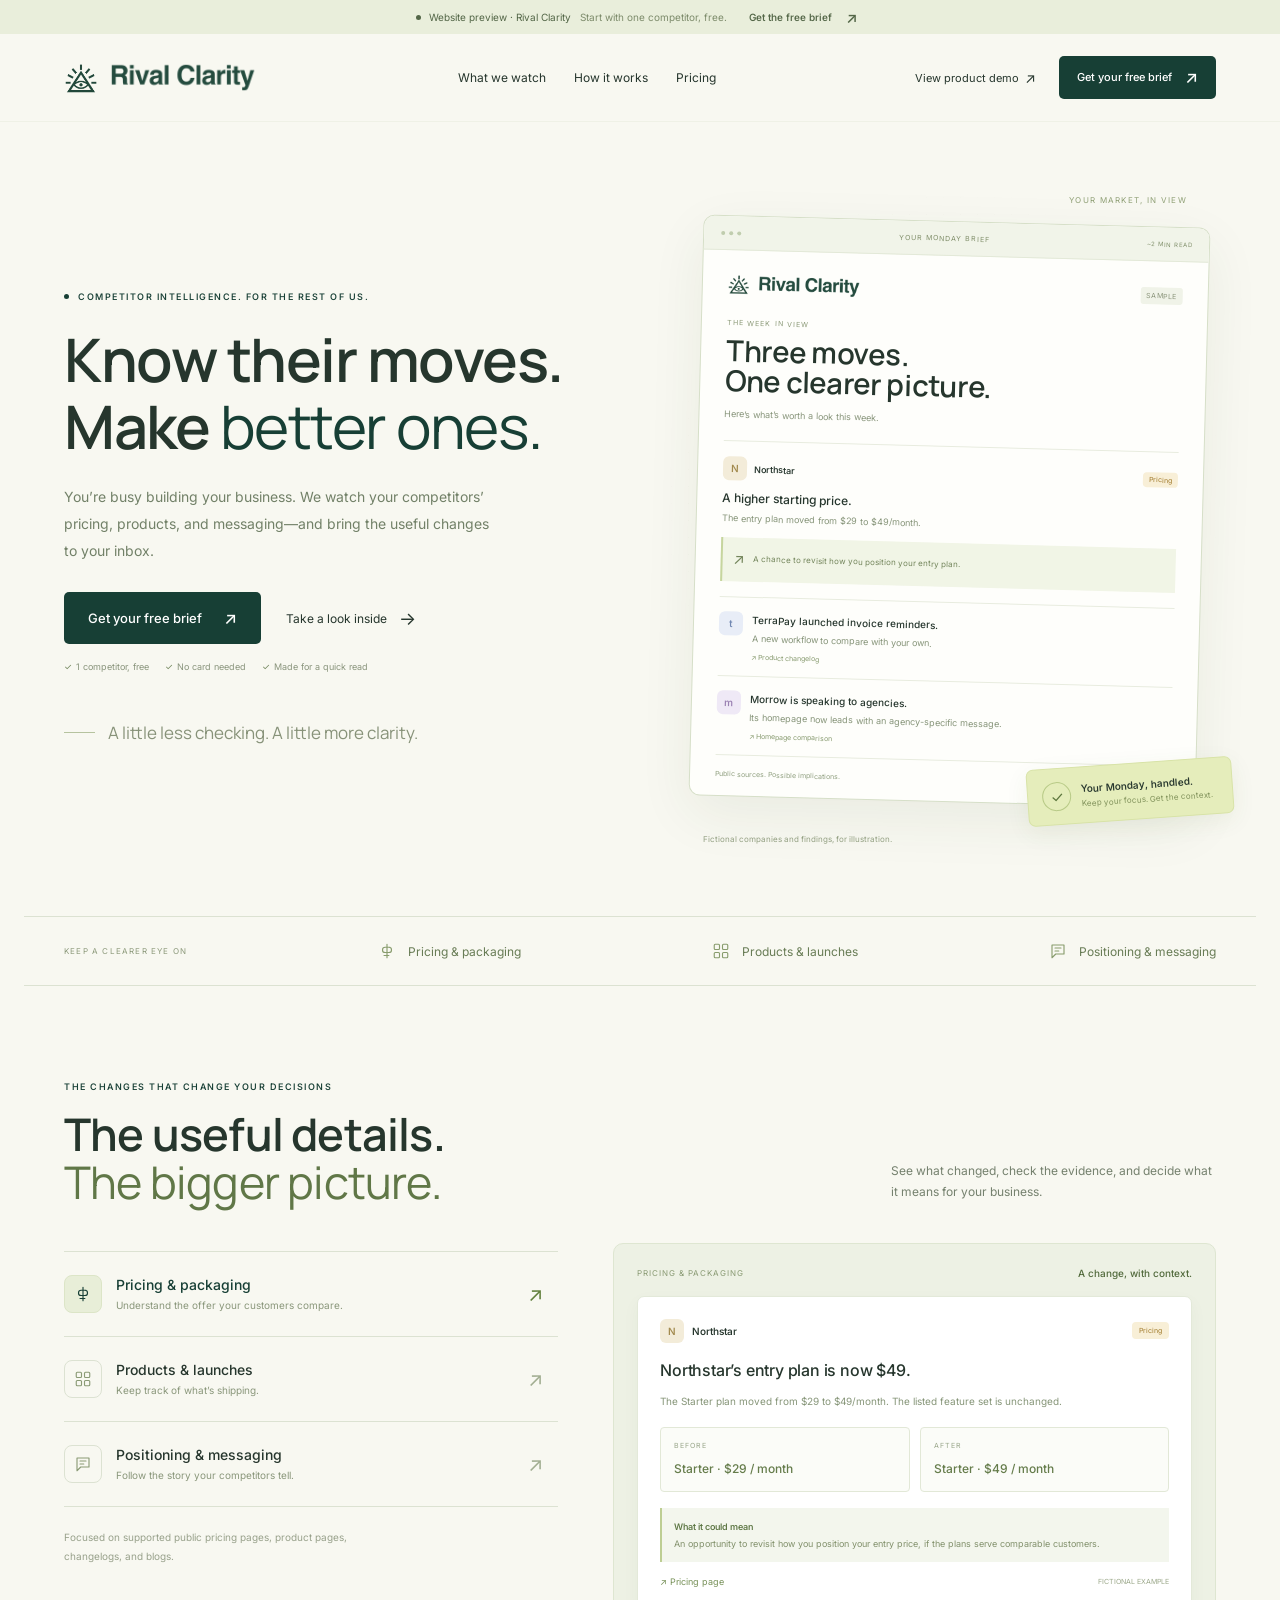
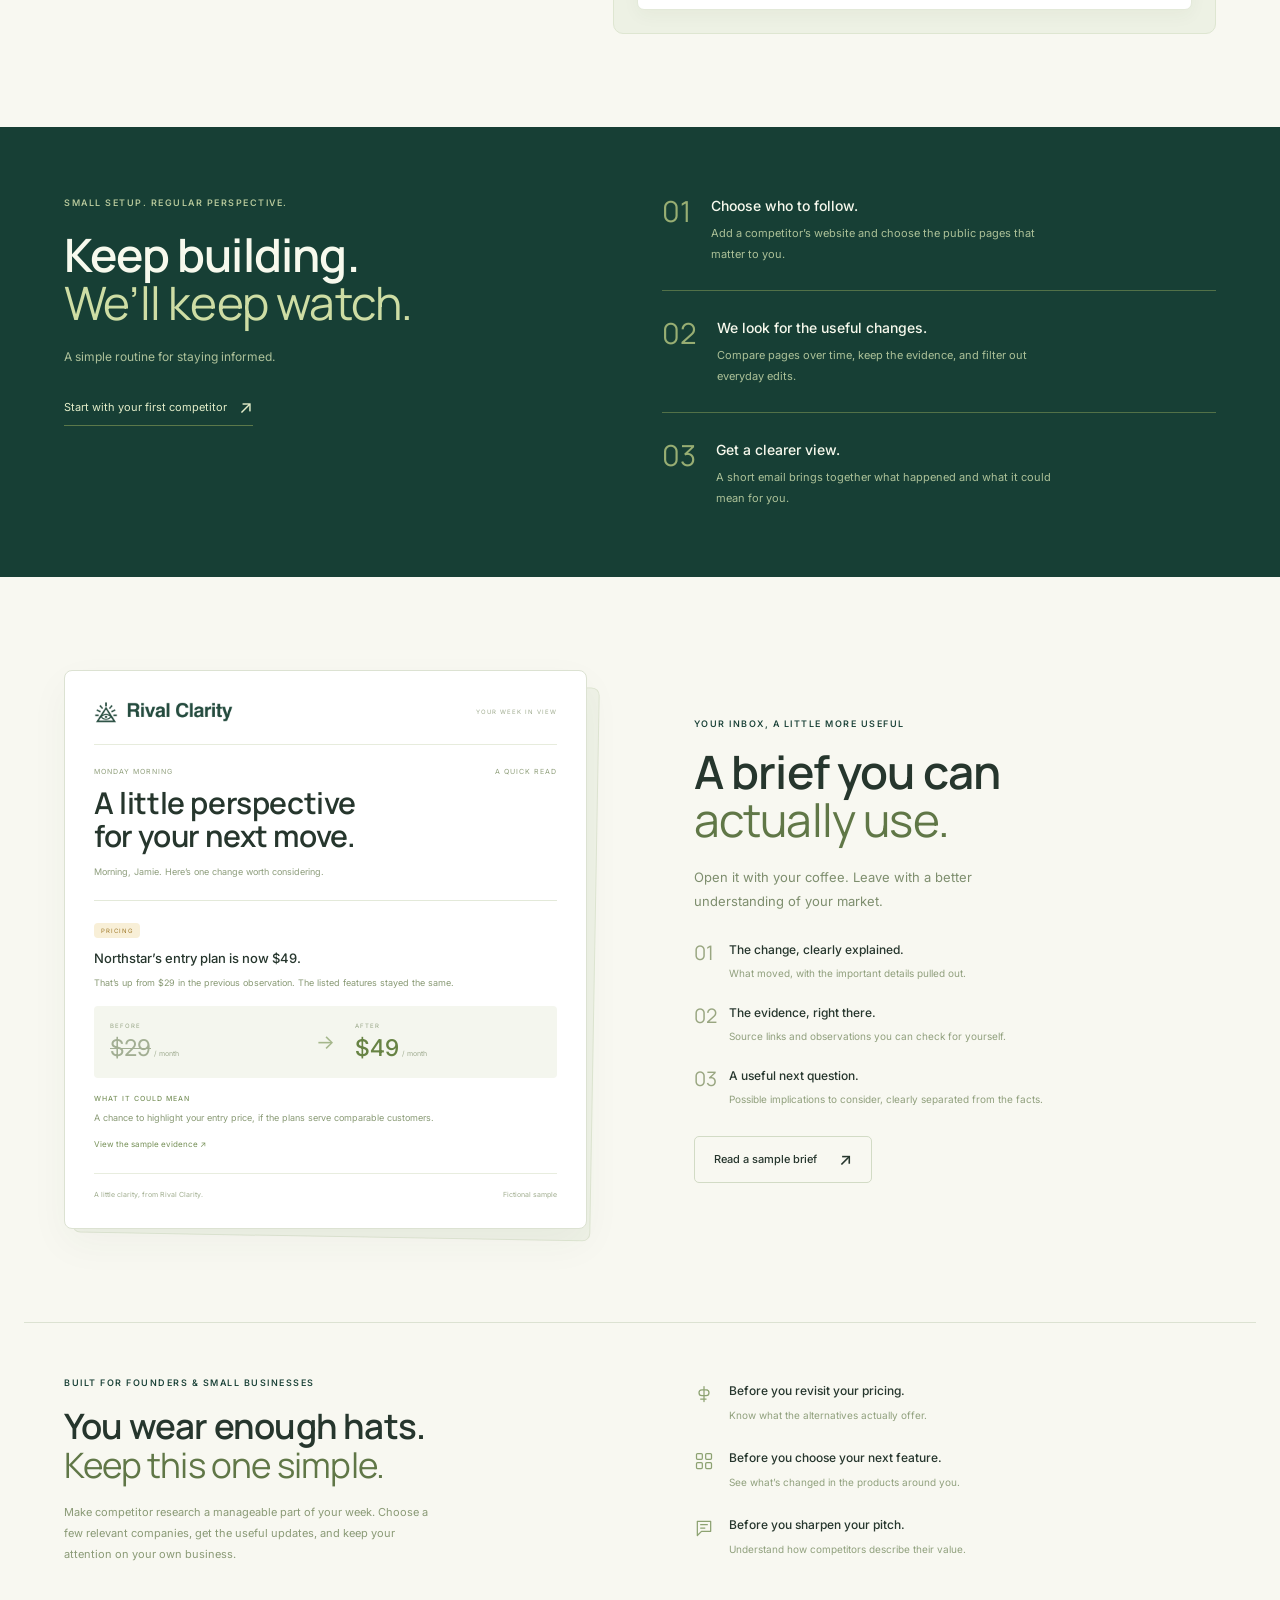
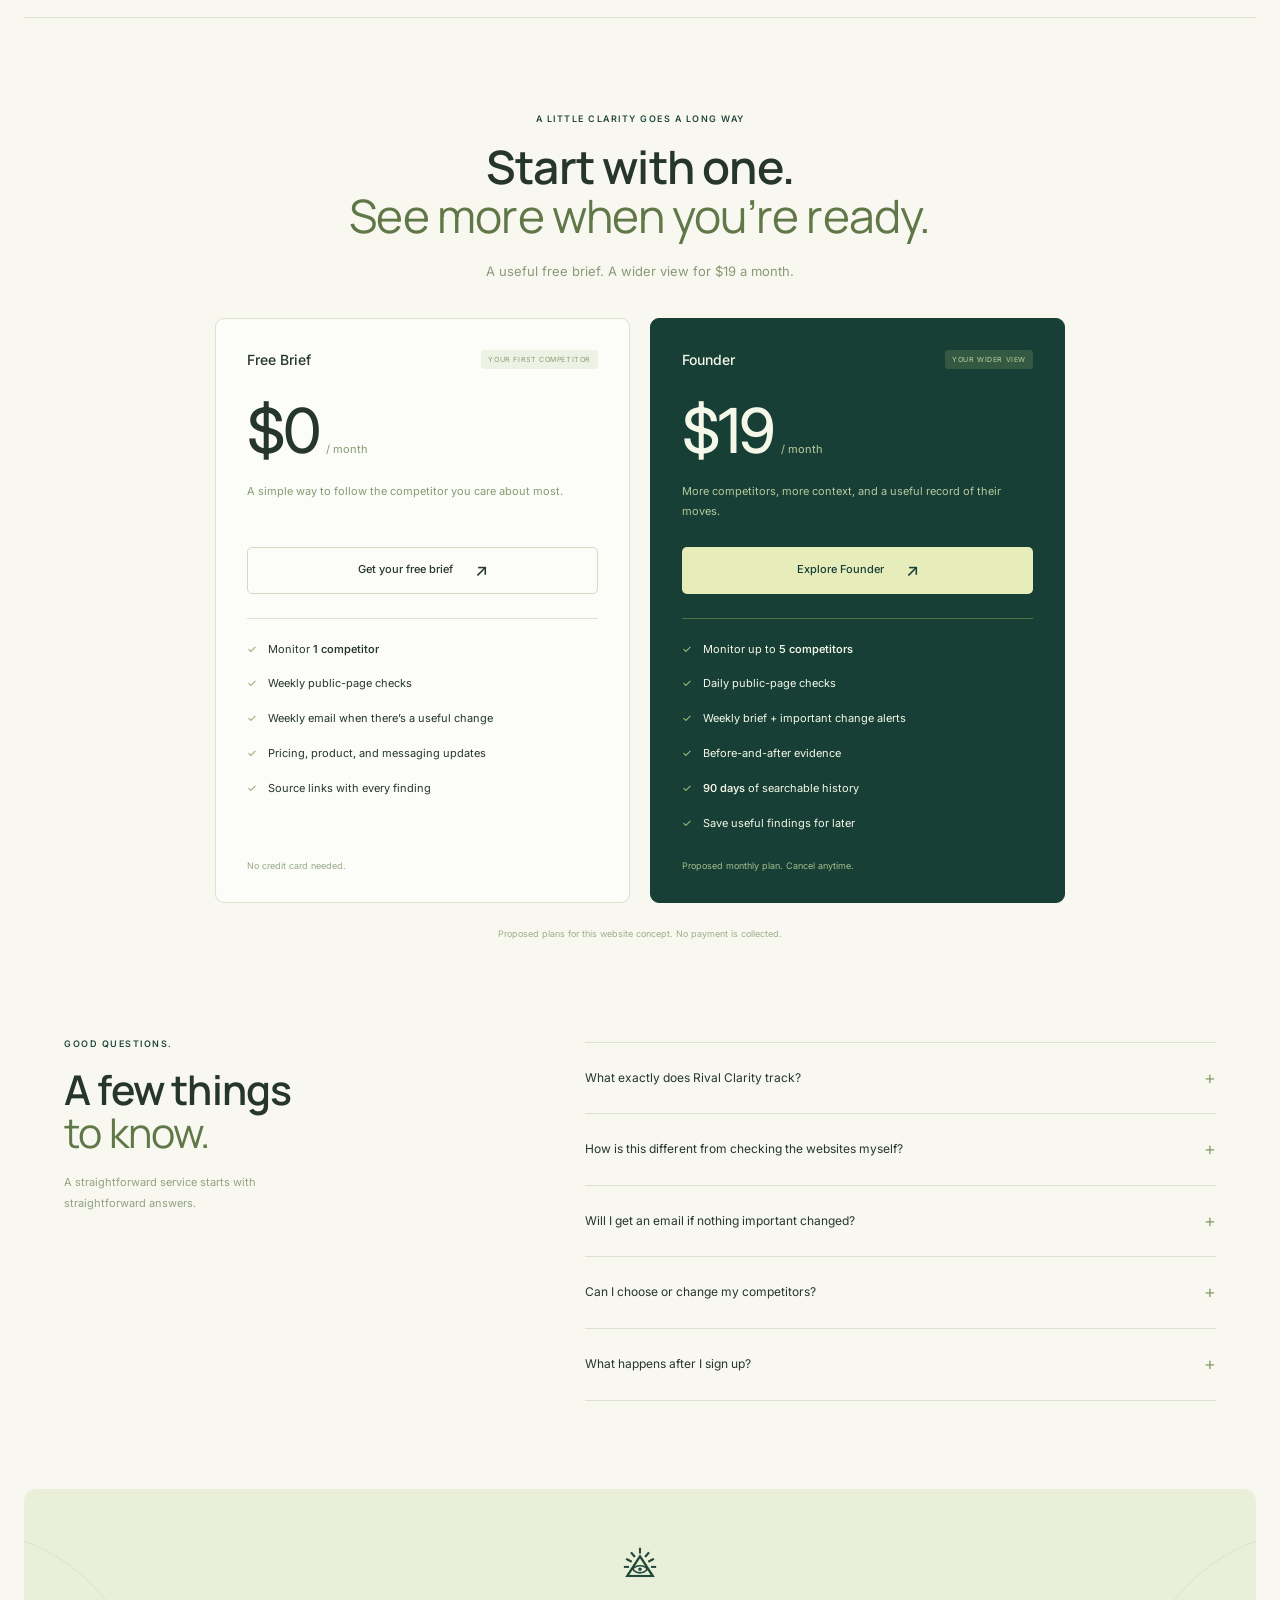
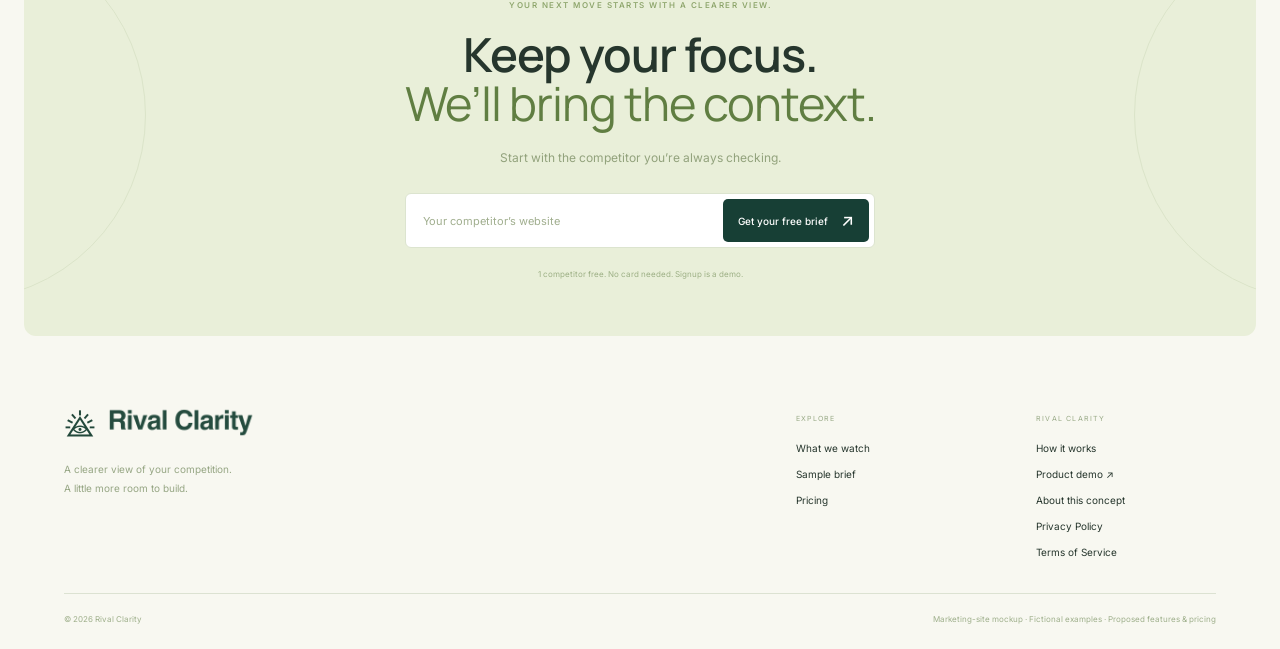
==== commit f0e03b7c: "Apply Modern typography and Manrope wordmark" ====
--- a/docs/index.html
+++ b/docs/index.html
@@ -2,16 +2,16 @@
 <html lang="en"><head><meta charset="utf-8"><meta name="viewport" content="width=device-width,initial-scale=1"><meta name="theme-color" content="#173f35"><meta name="description" content="Rival Clarity watches competitor pricing, products, and messaging, then brings the useful changes to your inbox. A marketing website concept for founders and small businesses."><title>Rival Clarity — Know their moves. Make better ones.</title><link rel="icon" href="favicon.ico" sizes="any"><link rel="icon" type="image/png" href="favicon-32x32.png" sizes="32x32"><link rel="icon" type="image/png" href="favicon-16x16.png" sizes="16x16"><link rel="apple-touch-icon" href="apple-touch-icon.png" sizes="180x180"><link rel="manifest" href="site.webmanifest"><link rel="stylesheet" href="site.css"></head><body>
 <a class="skip-link" href="#main">Skip to content</a>
 <div class="announcement"><span class="tiny-dot"></span>Website preview · Rival Clarity<span class="announcement-extra">Start with one competitor, free.</span><button data-action="signup" aria-label="Preview the free signup">Get the free brief <span aria-hidden="true">↗</span></button></div>
-<header class="header"><div class="container nav-inner"><a class="brand" href="#top" aria-label="Rival Clarity home"><img class="brand-icon" src="brand/rival-clarity-icon-128.png" alt="" width="34" height="34"><span><img class="brand-wordmark" src="brand/rival-clarity-wordmark-320w.png" srcset="brand/rival-clarity-wordmark-640w.png 2x" alt=""></span></a><nav class="nav-links" aria-label="Main navigation"><a href="#features">What we watch</a><a href="#how-it-works">How it works</a><a href="#pricing">Pricing</a></nav><div class="nav-right"><a class="demo-link" href="demo/#workspace" target="_blank" rel="noopener">View product demo <span aria-hidden="true">↗</span></a><button class="button primary nav-cta" data-action="signup">Get your free brief <span aria-hidden="true">↗</span></button><button class="menu-button" aria-label="Open menu" aria-expanded="false" aria-controls="mobile-nav" data-action="menu"><span></span><span></span></button></div></div><nav id="mobile-nav" class="mobile-nav container" aria-label="Mobile navigation" hidden><a href="#features">What we watch</a><a href="#how-it-works">How it works</a><a href="#sample-brief">Sample brief</a><a href="#pricing">Pricing</a><button class="button primary" data-action="signup">Get your free brief ↗</button></nav></header>
-<main id="main"><section class="hero container" id="top"><div class="hero-copy"><div class="eyebrow"><span class="tiny-dot"></span> COMPETITOR INTELLIGENCE. FOR THE REST OF US.</div><h1>Know their moves.<br>Make <em>better ones.</em></h1><p class="hero-description">You’re busy building your business. We watch your competitors’ pricing, products, and messaging—and bring the useful changes to your inbox.</p><div class="hero-actions"><button class="button primary large" data-action="signup">Get your free brief <span aria-hidden="true">↗</span></button><a class="text-link" href="#sample-brief">Take a look inside <span aria-hidden="true">→</span></a></div><div class="hero-assurances"><span><i>✓</i>1 competitor, free</span><span><i>✓</i>No card needed</span><span><i>✓</i>Made for a quick read</span></div><div class="hero-note"><span class="line"></span>A little less checking. A little more clarity.</div></div><div class="hero-visual" aria-label="Illustrative weekly competitor email"><div class="visual-grid"></div><div class="orbit-label">YOUR MARKET, IN VIEW</div><div class="inbox-card"><div class="inbox-chrome"><span class="chrome-dots"><i></i><i></i><i></i></span><span>YOUR MONDAY BRIEF</span><span class="read-time">~2 MIN READ</span></div><div class="email-preview"><div class="email-brand"><img src="brand/rival-clarity-icon-128.png" alt=""><img class="brand-wordmark" src="brand/rival-clarity-wordmark-320w.png" alt="Rival Clarity"><span>SAMPLE</span></div><div class="email-kicker">THE WEEK IN VIEW</div><h2>Three moves.<br>One clearer picture.</h2><p class="email-intro">Here’s what’s worth a look this week.</p><div class="email-item"><div class="email-item-top"><span class="company-mark yellow">N</span><strong>Northstar</strong><span class="pill amber">Pricing</span></div><h3>A higher starting price.</h3><p>The entry plan moved from $29 to $49/month.</p><div class="email-takeaway"><span>↗</span><span>A chance to revisit how you position your entry plan.</span></div></div><div class="email-item compact"><span class="company-mark blue">t</span><div><strong>TerraPay launched invoice reminders.</strong><p>A new workflow to compare with your own.</p><span class="email-source">↗ Product changelog</span></div></div><div class="email-item compact"><span class="company-mark purple">m</span><div><strong>Morrow is speaking to agencies.</strong><p>Its homepage now leads with an agency-specific message.</p><span class="email-source">↗ Homepage comparison</span></div></div><div class="email-bottom"><span>Public sources. Possible implications.</span><button data-action="brief">Read the sample <span>→</span></button></div></div></div><div class="floating-note"><span class="note-icon">✓</span><div><b>Your Monday, handled.</b><span>Keep your focus. Get the context.</span></div></div><span class="sample-disclosure">Fictional companies and findings, for illustration.</span></div></section>
+<header class="header"><div class="container nav-inner"><a class="brand" href="#top" aria-label="Rival Clarity home"><img class="brand-icon" src="brand/rival-clarity-icon-128.png" alt="" width="34" height="34"><span><img class="brand-wordmark" src="brand/rival-clarity-modern-wordmark-320w.png" srcset="brand/rival-clarity-modern-wordmark-640w.png 2x" alt=""></span></a><nav class="nav-links" aria-label="Main navigation"><a href="#features">What we watch</a><a href="#how-it-works">How it works</a><a href="#pricing">Pricing</a></nav><div class="nav-right"><a class="demo-link" href="demo/#workspace" target="_blank" rel="noopener">View product demo <span aria-hidden="true">↗</span></a><button class="button primary nav-cta" data-action="signup">Get your free brief <span aria-hidden="true">↗</span></button><button class="menu-button" aria-label="Open menu" aria-expanded="false" aria-controls="mobile-nav" data-action="menu"><span></span><span></span></button></div></div><nav id="mobile-nav" class="mobile-nav container" aria-label="Mobile navigation" hidden><a href="#features">What we watch</a><a href="#how-it-works">How it works</a><a href="#sample-brief">Sample brief</a><a href="#pricing">Pricing</a><button class="button primary" data-action="signup">Get your free brief ↗</button></nav></header>
+<main id="main"><section class="hero container" id="top"><div class="hero-copy"><div class="eyebrow"><span class="tiny-dot"></span> COMPETITOR INTELLIGENCE. FOR THE REST OF US.</div><h1>Know their moves.<br>Make <em>better ones.</em></h1><p class="hero-description">You’re busy building your business. We watch your competitors’ pricing, products, and messaging—and bring the useful changes to your inbox.</p><div class="hero-actions"><button class="button primary large" data-action="signup">Get your free brief <span aria-hidden="true">↗</span></button><a class="text-link" href="#sample-brief">Take a look inside <span aria-hidden="true">→</span></a></div><div class="hero-assurances"><span><i>✓</i>1 competitor, free</span><span><i>✓</i>No card needed</span><span><i>✓</i>Made for a quick read</span></div><div class="hero-note"><span class="line"></span>A little less checking. A little more clarity.</div></div><div class="hero-visual" aria-label="Illustrative weekly competitor email"><div class="visual-grid"></div><div class="orbit-label">YOUR MARKET, IN VIEW</div><div class="inbox-card"><div class="inbox-chrome"><span class="chrome-dots"><i></i><i></i><i></i></span><span>YOUR MONDAY BRIEF</span><span class="read-time">~2 MIN READ</span></div><div class="email-preview"><div class="email-brand"><img src="brand/rival-clarity-icon-128.png" alt=""><img class="brand-wordmark" src="brand/rival-clarity-modern-wordmark-320w.png" alt="Rival Clarity"><span>SAMPLE</span></div><div class="email-kicker">THE WEEK IN VIEW</div><h2>Three moves.<br>One clearer picture.</h2><p class="email-intro">Here’s what’s worth a look this week.</p><div class="email-item"><div class="email-item-top"><span class="company-mark yellow">N</span><strong>Northstar</strong><span class="pill amber">Pricing</span></div><h3>A higher starting price.</h3><p>The entry plan moved from $29 to $49/month.</p><div class="email-takeaway"><span>↗</span><span>A chance to revisit how you position your entry plan.</span></div></div><div class="email-item compact"><span class="company-mark blue">t</span><div><strong>TerraPay launched invoice reminders.</strong><p>A new workflow to compare with your own.</p><span class="email-source">↗ Product changelog</span></div></div><div class="email-item compact"><span class="company-mark purple">m</span><div><strong>Morrow is speaking to agencies.</strong><p>Its homepage now leads with an agency-specific message.</p><span class="email-source">↗ Homepage comparison</span></div></div><div class="email-bottom"><span>Public sources. Possible implications.</span><button data-action="brief">Read the sample <span>→</span></button></div></div></div><div class="floating-note"><span class="note-icon">✓</span><div><b>Your Monday, handled.</b><span>Keep your focus. Get the context.</span></div></div><span class="sample-disclosure">Fictional companies and findings, for illustration.</span></div></section>
 <section class="coverage-strip container" aria-label="Coverage"><p>KEEP A CLEARER EYE ON</p><div><svg aria-hidden="true"><use href="#i-price"/></svg><span>Pricing & packaging</span></div><div><svg aria-hidden="true"><use href="#i-grid"/></svg><span>Products & launches</span></div><div><svg aria-hidden="true"><use href="#i-message"/></svg><span>Positioning & messaging</span></div></section>
 <section class="feature-section section container" id="features"><div class="section-intro"><div class="eyebrow">THE CHANGES THAT CHANGE YOUR DECISIONS</div><h2>The useful details.<br><em>The bigger picture.</em></h2><p>See what changed, check the evidence, and decide what it means for your business.</p></div><div class="feature-explorer"><div class="feature-tabs" role="tablist" aria-label="Explore monitored changes"><button role="tab" id="tab-pricing" aria-selected="true" aria-controls="feature-panel" data-tab="pricing"><span class="tab-icon"><svg aria-hidden="true"><use href="#i-price"/></svg></span><span><b>Pricing & packaging</b><small>Understand the offer your customers compare.</small></span><span class="tab-arrow">↗</span></button><button role="tab" id="tab-product" aria-selected="false" aria-controls="feature-panel" tabindex="-1" data-tab="product"><span class="tab-icon"><svg aria-hidden="true"><use href="#i-grid"/></svg></span><span><b>Products & launches</b><small>Keep track of what’s shipping.</small></span><span class="tab-arrow">↗</span></button><button role="tab" id="tab-messaging" aria-selected="false" aria-controls="feature-panel" tabindex="-1" data-tab="messaging"><span class="tab-icon"><svg aria-hidden="true"><use href="#i-message"/></svg></span><span><b>Positioning & messaging</b><small>Follow the story your competitors tell.</small></span><span class="tab-arrow">↗</span></button><p class="feature-scope">Focused on supported public pricing pages, product pages, changelogs, and blogs.</p></div><div class="feature-panel" role="tabpanel" id="feature-panel" aria-labelledby="tab-pricing" tabindex="0"></div></div></section>
 <section class="how-section" id="how-it-works"><div class="container how-inner"><div class="how-heading"><div class="eyebrow light">SMALL SETUP. REGULAR PERSPECTIVE.</div><h2>Keep building.<br><em>We’ll keep watch.</em></h2><p>A simple routine for staying informed.</p><button class="text-link on-dark" data-action="signup">Start with your first competitor <span>↗</span></button></div><div class="how-steps"><article><span class="step-number">01</span><div><h3>Choose who to follow.</h3><p>Add a competitor’s website and choose the public pages that matter to you.</p></div></article><article><span class="step-number">02</span><div><h3>We look for the useful changes.</h3><p>Compare pages over time, keep the evidence, and filter out everyday edits.</p></div></article><article><span class="step-number">03</span><div><h3>Get a clearer view.</h3><p>A short email brings together what happened and what it could mean for you.</p></div></article></div></div></section>
-<section class="sample-section section container" id="sample-brief"><div class="sample-document"><div class="sample-paper-top"><span class="mini-logo"><img src="brand/rival-clarity-icon-128.png" alt=""><img class="brand-wordmark" src="brand/rival-clarity-wordmark-320w.png" alt="Rival Clarity"></span><span>YOUR WEEK IN VIEW</span></div><div class="sample-paper-meta"><span>MONDAY MORNING</span><span>A QUICK READ</span></div><h3>A little perspective<br>for your next move.</h3><p>Morning, Jamie. Here’s one change worth considering.</p><div class="sample-paper-finding"><span class="pill amber">PRICING</span><h4>Northstar’s entry plan is now $49.</h4><p>That’s up from $29 in the previous observation. The listed features stayed the same.</p><div class="mini-evidence"><div><span>BEFORE</span><del>$29</del><small>/ month</small></div><span class="evidence-arrow">→</span><div><span>AFTER</span><strong>$49</strong><small>/ month</small></div></div><h5>WHAT IT COULD MEAN</h5><p>A chance to highlight your entry price, if the plans serve comparable customers.</p><button class="source-link" data-action="evidence">View the sample evidence ↗</button></div><div class="paper-footer">A little clarity, from Rival Clarity.<span>Fictional sample</span></div></div><div class="sample-copy"><div class="eyebrow">YOUR INBOX, A LITTLE MORE USEFUL</div><h2>A brief you can<br><em>actually use.</em></h2><p class="section-description">Open it with your coffee. Leave with a better understanding of your market.</p><ul class="benefit-list"><li><span>01</span><div><h3>The change, clearly explained.</h3><p>What moved, with the important details pulled out.</p></div></li><li><span>02</span><div><h3>The evidence, right there.</h3><p>Source links and observations you can check for yourself.</p></div></li><li><span>03</span><div><h3>A useful next question.</h3><p>Possible implications to consider, clearly separated from the facts.</p></div></li></ul><button class="button outline" data-action="brief">Read a sample brief <span>↗</span></button></div></section>
+<section class="sample-section section container" id="sample-brief"><div class="sample-document"><div class="sample-paper-top"><span class="mini-logo"><img src="brand/rival-clarity-icon-128.png" alt=""><img class="brand-wordmark" src="brand/rival-clarity-modern-wordmark-320w.png" alt="Rival Clarity"></span><span>YOUR WEEK IN VIEW</span></div><div class="sample-paper-meta"><span>MONDAY MORNING</span><span>A QUICK READ</span></div><h3>A little perspective<br>for your next move.</h3><p>Morning, Jamie. Here’s one change worth considering.</p><div class="sample-paper-finding"><span class="pill amber">PRICING</span><h4>Northstar’s entry plan is now $49.</h4><p>That’s up from $29 in the previous observation. The listed features stayed the same.</p><div class="mini-evidence"><div><span>BEFORE</span><del>$29</del><small>/ month</small></div><span class="evidence-arrow">→</span><div><span>AFTER</span><strong>$49</strong><small>/ month</small></div></div><h5>WHAT IT COULD MEAN</h5><p>A chance to highlight your entry price, if the plans serve comparable customers.</p><button class="source-link" data-action="evidence">View the sample evidence ↗</button></div><div class="paper-footer">A little clarity, from Rival Clarity.<span>Fictional sample</span></div></div><div class="sample-copy"><div class="eyebrow">YOUR INBOX, A LITTLE MORE USEFUL</div><h2>A brief you can<br><em>actually use.</em></h2><p class="section-description">Open it with your coffee. Leave with a better understanding of your market.</p><ul class="benefit-list"><li><span>01</span><div><h3>The change, clearly explained.</h3><p>What moved, with the important details pulled out.</p></div></li><li><span>02</span><div><h3>The evidence, right there.</h3><p>Source links and observations you can check for yourself.</p></div></li><li><span>03</span><div><h3>A useful next question.</h3><p>Possible implications to consider, clearly separated from the facts.</p></div></li></ul><button class="button outline" data-action="brief">Read a sample brief <span>↗</span></button></div></section>
 <section class="founder-section container"><div class="founder-copy"><div class="eyebrow">BUILT FOR FOUNDERS & SMALL BUSINESSES</div><h2>You wear enough hats.<br><em>Keep this one simple.</em></h2><p>Make competitor research a manageable part of your week. Choose a few relevant companies, get the useful updates, and keep your attention on your own business.</p></div><div class="use-cases"><div><svg aria-hidden="true"><use href="#i-price"/></svg><span><b>Before you revisit your pricing.</b><small>Know what the alternatives actually offer.</small></span></div><div><svg aria-hidden="true"><use href="#i-grid"/></svg><span><b>Before you choose your next feature.</b><small>See what’s changed in the products around you.</small></span></div><div><svg aria-hidden="true"><use href="#i-message"/></svg><span><b>Before you sharpen your pitch.</b><small>Understand how competitors describe their value.</small></span></div></div></section>
 <section class="pricing-section section container" id="pricing"><div class="pricing-heading"><div class="eyebrow">A LITTLE CLARITY GOES A LONG WAY</div><h2>Start with one.<br><em>See more when you’re ready.</em></h2><p>A useful free brief. A wider view for $19 a month.</p></div><div class="price-grid"><article class="price-card"><div class="plan-top"><h3>Free Brief</h3><span>YOUR FIRST COMPETITOR</span></div><div class="plan-price">$0<small>/ month</small></div><p>A simple way to follow the competitor you care about most.</p><button class="button outline" data-action="signup">Get your free brief <span>↗</span></button><ul><li>Monitor <strong>1 competitor</strong></li><li>Weekly public-page checks</li><li>Weekly email when there’s a useful change</li><li>Pricing, product, and messaging updates</li><li>Source links with every finding</li></ul><div class="plan-bottom">No credit card needed.</div></article><article class="price-card paid"><div class="plan-top"><h3>Founder</h3><span>YOUR WIDER VIEW</span></div><div class="plan-price">$19<small>/ month</small></div><p>More competitors, more context, and a useful record of their moves.</p><button class="button lime" data-action="founder">Explore Founder <span>↗</span></button><ul><li>Monitor up to <strong>5 competitors</strong></li><li>Daily public-page checks</li><li>Weekly brief + important change alerts</li><li>Before-and-after evidence</li><li><strong>90 days</strong> of searchable history</li><li>Save useful findings for later</li></ul><div class="plan-bottom">Proposed monthly plan. Cancel anytime.</div></article></div><p class="concept-pricing">Proposed plans for this website concept. No payment is collected.</p></section>
 <section class="faq-section container" id="questions"><div><div class="eyebrow">GOOD QUESTIONS.</div><h2>A few things<br><em>to know.</em></h2><p>A straightforward service starts with straightforward answers.</p></div><div class="faqs"><details><summary>What exactly does Rival Clarity track?</summary><p>The proposed first version follows supported public pricing pages, product pages, changelogs, and blogs. It looks for price changes, product launches, and shifts in messaging. Coverage depends on the pages available for each competitor.</p></details><details><summary>How is this different from checking the websites myself?</summary><p>The service is designed to compare observations over time and bring the relevant changes together in a short brief. You can still inspect the original sources; Rival Clarity helps make keeping up a repeatable routine.</p></details><details><summary>Will I get an email if nothing important changed?</summary><p>The proposed weekly brief goes out when there is something useful to share. A quiet week can stay quiet. The service should never invent a finding to fill an email.</p></details><details><summary>Can I choose or change my competitors?</summary><p>Yes. The proposed plans let you choose the companies on your watchlist. A new competitor needs an initial baseline before changes can be detected over time.</p></details><details><summary>What happens after I sign up?</summary><p>The intended flow is to confirm your email, check whether the competitor’s public pages are supported, establish a baseline, and then look for changes. This mockup demonstrates that experience; it does not create an account or start monitoring.</p></details></div></section>
 <section class="final-cta container" id="start"><div class="cta-mark"><img src="brand/rival-clarity-icon-128.png" alt=""></div><div class="eyebrow">YOUR NEXT MOVE STARTS WITH A CLEARER VIEW.</div><h2>Keep your focus.<br><em>We’ll bring the context.</em></h2><p>Start with the competitor you’re always checking.</p><form class="inline-signup" data-form="inline"><label class="sr-only" for="final-competitor">Competitor website</label><input id="final-competitor" name="competitor" placeholder="Your competitor’s website" required><button type="submit" class="button lime">Get your free brief <span>↗</span></button></form><span class="cta-fine">1 competitor free. No card needed. Signup is a demo.</span></section>
-</main><footer class="footer container"><div class="footer-top"><div><a class="brand" href="#top" aria-label="Rival Clarity home"><img class="brand-icon" src="brand/rival-clarity-icon-128.png" alt="" width="34" height="34"><span><img class="brand-wordmark" src="brand/rival-clarity-wordmark-320w.png" srcset="brand/rival-clarity-wordmark-640w.png 2x" alt=""></span></a><p>A clearer view of your competition.<br>A little more room to build.</p></div><nav aria-label="Footer product navigation"><span>EXPLORE</span><a href="#features">What we watch</a><a href="#sample-brief">Sample brief</a><a href="#pricing">Pricing</a></nav><nav aria-label="Footer company navigation"><span>RIVAL CLARITY</span><a href="#how-it-works">How it works</a><a href="demo/#workspace" target="_blank" rel="noopener">Product demo ↗</a><button data-action="about">About this concept</button><a href="privacy.html">Privacy Policy</a><a href="terms.html">Terms of Service</a></nav></div><div class="footer-bottom"><span>© 2026 Rival Clarity</span><span>Marketing-site mockup · Fictional examples · Proposed features & pricing</span></div></footer>
+</main><footer class="footer container"><div class="footer-top"><div><a class="brand" href="#top" aria-label="Rival Clarity home"><img class="brand-icon" src="brand/rival-clarity-icon-128.png" alt="" width="34" height="34"><span><img class="brand-wordmark" src="brand/rival-clarity-modern-wordmark-320w.png" srcset="brand/rival-clarity-modern-wordmark-640w.png 2x" alt=""></span></a><p>A clearer view of your competition.<br>A little more room to build.</p></div><nav aria-label="Footer product navigation"><span>EXPLORE</span><a href="#features">What we watch</a><a href="#sample-brief">Sample brief</a><a href="#pricing">Pricing</a></nav><nav aria-label="Footer company navigation"><span>RIVAL CLARITY</span><a href="#how-it-works">How it works</a><a href="demo/#workspace" target="_blank" rel="noopener">Product demo ↗</a><button data-action="about">About this concept</button><a href="privacy.html">Privacy Policy</a><a href="terms.html">Terms of Service</a></nav></div><div class="footer-bottom"><span>© 2026 Rival Clarity</span><span>Marketing-site mockup · Fictional examples · Proposed features & pricing</span></div></footer>
 <div id="modal-root"></div><div id="status" role="status" aria-live="polite"></div>
 <svg class="svg-defs" aria-hidden="true" xmlns="http://www.w3.org/2000/svg"><defs><symbol id="i-price" viewBox="0 0 24 24"><path d="M12 3v18m4-14H9.5a3.5 3.5 0 0 0 0 7h5a3.5 3.5 0 0 0 0-7M8 18h6.5"/></symbol><symbol id="i-grid" viewBox="0 0 24 24"><rect x="3" y="3" width="7" height="7" rx="1.3"/><rect x="14" y="3" width="7" height="7" rx="1.3"/><rect x="3" y="14" width="7" height="7" rx="1.3"/><rect x="14" y="14" width="7" height="7" rx="1.3"/></symbol><symbol id="i-message" viewBox="0 0 24 24"><path d="M4 4h16v12H9l-5 5V4Z M8 8h8M8 12h5"/></symbol></defs></svg><script src="site.js"></script></body></html>
--- a/docs/site.css
+++ b/docs/site.css
@@ -1,5 +1,5 @@
-@import url('https://fonts.googleapis.com/css2?family=DM+Sans:wght@400;450;500;550;600;650;700&family=Instrument+Serif:ital@0;1&display=swap');
-:root{--paper:#f8f8f1;--ink:#26362d;--green:#173f35;--muted:#75816e;--line:#dce2d2;--lime:#e6edbb;--serif:'Instrument Serif',Georgia,serif;--sans:'DM Sans',Arial,sans-serif}*{box-sizing:border-box}html{scroll-behavior:smooth;scroll-padding-top:110px}body{margin:0;background:var(--paper);color:var(--ink);font-family:var(--sans);font-size:15px;-webkit-font-smoothing:antialiased}button,input{font:inherit}button,a{-webkit-tap-highlight-color:transparent}button{cursor:pointer;color:inherit}a{color:inherit;text-decoration:none}button:focus-visible,a:focus-visible,input:focus-visible,[tabindex]:focus-visible,summary:focus-visible{outline:3px solid #93aa61;outline-offset:4px}h1,h2,h3,h4,h5,p{margin:0}h1,h2,h3,h4,h5{font-weight:500}p{line-height:1.8}button{border:0}svg{width:22px;height:22px;fill:none;stroke:currentColor;stroke-width:1.5;stroke-linecap:round;stroke-linejoin:round}.container{max-width:1232px;padding-left:40px;padding-right:40px;margin-left:auto;margin-right:auto}.announcement{height:34px;background:#e9eedb;color:#536647;display:flex;align-items:center;justify-content:center;gap:8px;font-size:10px}.tiny-dot{width:5px;height:5px;border-radius:50%;background:currentColor;display:inline-block;flex-shrink:0}.announcement-extra{color:#7d8b6b;margin-left:1px}.announcement button{background:none;font-size:10px;display:flex;gap:14px;align-items:center;margin-left:8px;font-weight:550}.announcement button span{font-size:15px}.header{position:sticky;top:0;z-index:30;background:#f8f8f1f2;backdrop-filter:blur(14px);border-bottom:1px solid #dfe4d155}.nav-inner{height:87px;display:flex;align-items:center;justify-content:space-between;gap:18px}.brand{display:inline-flex;align-items:center;gap:10px;font-size:23px;letter-spacing:-1px;white-space:nowrap}.brand b{font-weight:600}.brand img{width:34px;height:34px}.nav-links{display:flex;align-items:center;gap:28px;font-size:12px}.nav-links a:hover,.footer a:hover{text-decoration:underline;text-underline-offset:5px}.nav-right{display:flex;align-items:center;gap:23px}.demo-link{font-size:11px;display:flex;align-items:center;gap:6px}.demo-link span{font-size:14px}.button{display:inline-flex;align-items:center;justify-content:center;gap:22px;border-radius:5px;padding:14px 19px;font-size:12px;font-weight:500;line-height:1.4;border:1px solid transparent;transition:background .18s,box-shadow .18s;white-space:nowrap}.button span{font-size:17px;line-height:1}.button.primary{background:var(--green);color:#fff}.button.primary:hover{background:#2b5647}.button.outline{border-color:#d2dbc5;background:transparent}.button.outline:hover{background:#edf1e1}.button.lime{background:var(--lime);color:var(--green)}.button.lime:hover{background:#eff4d2}.button.large{padding:16px 23px;font-size:13px}.nav-cta{font-size:11px;padding:12px 17px;gap:13px}.text-link{display:inline-flex;align-items:center;gap:12px;font-size:12px;background:none;padding:0}.text-link span{font-size:18px}.eyebrow{font-size:9px;letter-spacing:1.5px;font-weight:550;color:var(--green);display:flex;align-items:center;gap:9px;line-height:1.7}.eyebrow.light{color:#bbcc9e}.hero{display:grid;grid-template-columns:1.03fr 1fr;gap:55px;align-items:center;padding-top:80px;padding-bottom:85px}.hero h1{font-family:var(--serif);font-size:83px;letter-spacing:-1.8px;line-height:1.02;margin:22px 0 24px;white-space:nowrap}.hero h1 em{font-weight:400;color:var(--green)}.hero-description{font-size:14px;color:#728168;max-width:430px;line-height:1.9}.hero-actions{display:flex;gap:25px;align-items:center;margin-top:28px}.hero-assurances{display:flex;gap:16px;color:#89947c;font-size:9px;margin-top:17px}.hero-assurances i{font-style:normal;color:#71865b;margin-right:4px}.hero-note{display:flex;align-items:center;gap:13px;color:#879279;font-family:var(--serif);font-size:17px;font-style:italic;margin-top:49px}.hero-note .line{height:1px;width:31px;background:#b6c39f}.hero-visual{position:relative;padding:19px 13px 29px 20px}.visual-grid{position:absolute;inset:-30px -20px -10px -30px;background-image:radial-gradient(#a5b88855 .8px,transparent .8px);background-size:17px 17px;mask-image:radial-gradient(ellipse,#000 10%,transparent 68%)}.orbit-label{position:absolute;right:29px;top:-7px;font-size:8px;letter-spacing:1.3px;color:#90a077}.inbox-card{background:#fefefb;border:1px solid #d6dfc8;border-radius:11px;box-shadow:0 18px 55px #29462312;position:relative;transform:rotate(1.5deg);overflow:hidden}.inbox-chrome{display:flex;align-items:center;justify-content:space-between;gap:15px;padding:12px 17px;background:#f1f4e9;border-bottom:1px solid #e3e9d8;font-size:7px;letter-spacing:1px;color:#83916d}.chrome-dots{display:flex;gap:4px}.chrome-dots i{height:4px;width:4px;background:#c0cdae;border-radius:50%}.read-time{font-size:6px;letter-spacing:.5px}.email-preview{padding:23px 25px 17px}.email-brand{display:flex;align-items:center;gap:7px}.email-brand img{width:22px;height:22px}.email-brand strong{font-size:12px;letter-spacing:-.3px;font-weight:550}.email-brand>span{margin-left:auto;font-size:7px;letter-spacing:.6px;color:#8c967c;background:#f0f3e8;padding:4px 6px;border-radius:3px}.email-kicker{font-size:7px;letter-spacing:1.1px;color:#8d9b7a;margin:22px 0 8px}.email-preview h2{font-family:var(--serif);font-size:36px;line-height:1.05;letter-spacing:-.3px}.email-intro{font-size:9px;color:#89967c;margin:10px 0 18px}.email-item{border-top:1px solid #e8ecdf;padding:15px 0}.email-item-top{display:flex;align-items:center;gap:7px}.company-mark{width:24px;height:24px;border-radius:6px;display:inline-grid;place-items:center;font-size:10px;font-weight:550;flex-shrink:0}.company-mark.yellow{background:#f3ecd9;color:#a28a4e}.company-mark.blue{background:#e8edf7;color:#7188b2}.company-mark.purple{background:#efe9f6;color:#9a80b2}.email-item-top strong{font-size:9px;font-weight:550}.pill{display:inline-flex;background:#eff2e6;color:#6c7e55;border-radius:4px;padding:4px 7px;font-size:8px;white-space:nowrap}.pill.amber{background:#f8efd7;color:#a17b2c}.pill.blue{background:#e8eff9;color:#6f86ae}.pill.purple{background:#efe8f7;color:#9375a9}.email-item-top .pill{margin-left:auto;font-size:7px;padding:3px 6px}.email-item h3{font-size:12px;font-weight:500;margin:10px 0 5px}.email-item p{font-size:9px;color:#87957a;line-height:1.8}.email-takeaway{display:flex;gap:8px;align-items:center;background:#f1f5e6;color:#73855b;border-left:2px solid #c6d59e;font-size:8px;line-height:1.7;padding:9px 10px;margin-top:11px}.email-takeaway>span:first-child{font-size:15px}.email-item.compact{display:flex;align-items:start;gap:9px;padding:14px 0}.compact strong{font-size:10px;line-height:1.6;font-weight:500;display:block;margin:0 0 3px}.email-source{font-size:7px;color:#889b70;display:block;margin-top:6px}.email-bottom{border-top:1px solid #e8ecdf;padding-top:13px;display:flex;align-items:center;justify-content:space-between;gap:10px;font-size:7px;color:#91a080}.email-bottom button{display:flex;gap:8px;background:none;color:var(--green);font-size:8px;padding:0}.floating-note{position:absolute;background:#e5edbb;border:1px solid #d8e3a7;padding:13px 20px 13px 14px;border-radius:7px;right:-17px;bottom:11px;display:flex;align-items:center;gap:10px;box-shadow:0 7px 25px #4d642312;transform:rotate(-4deg)}.note-icon{height:29px;width:29px;border:1px solid #b8ca87;border-radius:50%;display:grid;place-items:center;color:#5a743b}.floating-note b{font-size:10px;font-weight:550;display:block}.floating-note div>span{display:block;font-size:8px;color:#82935c;margin-top:4px}.sample-disclosure{position:absolute;bottom:-13px;left:27px;font-size:8px;color:#929f81}.coverage-strip{border-top:1px solid var(--line);border-bottom:1px solid var(--line);display:flex;align-items:center;justify-content:space-between;gap:26px;padding-top:25px;padding-bottom:25px}.coverage-strip>p{font-size:8px;letter-spacing:1.2px;color:#8d9a7c}.coverage-strip>div{display:flex;align-items:center;gap:12px;font-size:12px;color:#687c55}.coverage-strip svg{width:18px;height:18px;color:#889c6d}.section{padding-top:93px;padding-bottom:93px}.section-intro{position:relative;margin-bottom:37px}.section-intro h2,.sample-copy h2,.founder-copy h2,.pricing-heading h2,.faq-section h2{font-family:var(--serif);font-size:56px;line-height:1.05;letter-spacing:-.8px;margin-top:17px}.section-intro h2 em,.sample-copy h2 em,.founder-copy h2 em,.pricing-heading h2 em,.faq-section h2 em{font-weight:400;color:#607747}.section-intro>p{position:absolute;right:0;bottom:3px;max-width:325px;font-size:12px;color:var(--muted)}.feature-explorer{display:grid;grid-template-columns:1fr 1.22fr;gap:55px;align-items:start}.feature-tabs{padding-top:8px}.feature-tabs>button{display:flex;align-items:center;width:100%;gap:14px;text-align:left;border-bottom:1px solid var(--line);background:none;padding:23px 15px 23px 0}.feature-tabs>button:first-child{border-top:1px solid var(--line)}.tab-icon{width:38px;height:38px;border:1px solid var(--line);border-radius:8px;display:grid;place-items:center;color:#8a9a75;flex-shrink:0}.tab-icon svg{width:18px;height:18px}.feature-tabs b{font-size:14px;font-weight:500;display:block}.feature-tabs small{font-size:10px;color:#8a977b;display:block;margin-top:6px}.tab-arrow{margin-left:auto;font-size:20px;color:#a2ae92}.feature-tabs>button[aria-selected=true]{color:var(--green)}.feature-tabs>button[aria-selected=true] .tab-icon{background:#e8eed8;border-color:#dce5c7;color:var(--green)}.feature-tabs>button[aria-selected=true] .tab-arrow{color:#63813e}.feature-scope{max-width:330px;font-size:10px;color:#98a18b;line-height:1.9;margin-top:21px}.feature-panel{background:#edf1e4;border:1px solid #dee6d1;border-radius:10px;padding:23px;min-height:355px}.feature-panel-chrome{display:flex;align-items:center;justify-content:space-between;gap:10px;color:#8a9b74;font-size:8px;letter-spacing:1px;padding-bottom:17px}.feature-panel-chrome strong{font-weight:500;color:#526a3c;letter-spacing:0;font-size:10px}.finding-paper{background:#fff;border:1px solid #e3e9d9;border-radius:7px;padding:22px;box-shadow:0 6px 17px #3c51230a}.finding-paper-top{display:flex;align-items:center;gap:8px;font-size:10px}.finding-paper-top b{font-weight:550}.finding-paper-top .pill{margin-left:auto;font-size:7px}.finding-paper h3{font-size:16px;line-height:1.5;letter-spacing:-.2px;margin:15px 0 10px}.finding-paper>p{font-size:10px;color:#869578;line-height:1.9}.finding-comparison{display:grid;grid-template-columns:1fr 1fr;gap:10px;margin:16px 0}.finding-comparison>div{border:1px solid #e2e8d7;border-radius:4px;padding:13px;background:#fbfcf8}.finding-comparison small{font-size:7px;letter-spacing:1px;color:#99a68a;display:block;margin-bottom:8px}.finding-comparison b{font-size:12px;color:#657c4b;font-weight:500;line-height:1.6}.finding-implication{border-left:2px solid #bdce93;background:#f3f6ed;font-size:9px;color:#82916c;line-height:1.9;padding:10px 12px}.finding-implication b{font-weight:550;color:#5a7441}.finding-source{display:flex;justify-content:space-between;align-items:center;margin-top:14px;gap:10px}.source-link{font-size:9px;background:none;padding:0;color:#769057;display:inline-flex;align-items:center;gap:5px}.finding-source>span{font-size:7px;color:#9ca98b}.how-section{background:var(--green);color:#f7f9ed}.how-inner{display:grid;grid-template-columns:1fr 1.1fr;gap:95px;padding-top:68px;padding-bottom:68px}.how-heading h2{font-family:var(--serif);font-size:58px;line-height:1.05;letter-spacing:-.8px;margin-top:20px}.how-heading h2 em{font-weight:400;color:#cedda4}.how-heading>p{font-size:12px;color:#adc19a;margin:19px 0 28px}.on-dark{color:#e3edc9;border-bottom:1px solid #5b784a;padding-bottom:8px;font-size:11px}.how-steps{display:flex;flex-direction:column;gap:28px;padding-top:2px}.how-steps article{display:flex;gap:20px;align-items:start;padding-bottom:25px;border-bottom:1px solid #527148}.how-steps article:last-child{padding-bottom:0;border:0}.step-number{font-family:var(--serif);font-style:italic;color:#98ae73;font-size:29px;line-height:1}.how-steps h3{font-size:14px;margin-bottom:9px}.how-steps p{font-size:11px;color:#acc198;line-height:1.9;max-width:340px}.sample-section{display:grid;grid-template-columns:1fr 1fr;gap:107px;align-items:center}.sample-document{background:#fff;border:1px solid var(--line);box-shadow:0 15px 40px #3145280b;border-radius:8px;padding:29px;position:relative}.sample-document:after{content:'';position:absolute;inset:12px -9px -9px 12px;border:1px solid #dfe6d3;background:#eff2e7;z-index:-1;border-radius:8px;transform:rotate(1deg)}.sample-paper-top{display:flex;align-items:center;justify-content:space-between;gap:12px;padding-bottom:20px;border-bottom:1px solid #e7ecdd}.mini-logo{display:flex;gap:7px;align-items:center;font-size:13px;font-weight:550;letter-spacing:-.4px}.mini-logo img{width:24px;height:24px}.sample-paper-top>span:last-child{font-size:6px;letter-spacing:1px;color:#a0ac90}.sample-paper-meta{display:flex;justify-content:space-between;font-size:7px;letter-spacing:1px;color:#92a17e;margin:22px 0 10px}.sample-document>h3{font-family:var(--serif);font-size:38px;line-height:1.1;letter-spacing:-.4px}.sample-document>p{font-size:9px;color:#8d9d7c;margin:12px 0 20px}.sample-paper-finding{border-top:1px solid #e3e9d9;padding-top:17px}.sample-paper-finding>.pill{font-size:6px;letter-spacing:1px}.sample-paper-finding h4{font-size:13px;margin:12px 0 8px}.sample-paper-finding p{font-size:9px;color:#899a75;line-height:1.9}.mini-evidence{display:flex;align-items:center;background:#f4f6ee;padding:16px;margin:15px 0;gap:20px;border-radius:4px}.mini-evidence>div{flex:1}.mini-evidence div>span{display:block;font-size:6px;letter-spacing:1px;color:#98a687;margin-bottom:5px}.mini-evidence del{font-size:23px;color:#a2ae93;text-decoration-thickness:1px}.mini-evidence strong{font-size:23px;color:#678344;font-weight:500}.mini-evidence small{font-size:7px;color:#a2ae93;margin-left:3px}.evidence-arrow{color:#a5b78c;font-size:20px}.sample-paper-finding h5{font-size:7px;letter-spacing:1px;color:#7d9561;margin:16px 0 6px}.sample-paper-finding>.source-link{margin-top:13px;font-size:8px}.paper-footer{display:flex;justify-content:space-between;gap:10px;border-top:1px solid #e8eddf;margin-top:22px;padding-top:16px;font-size:7px;color:#a1ae90}.sample-copy h2{font-size:58px;margin-bottom:20px}.section-description{font-size:13px;color:#7e8e6e;line-height:1.9;max-width:350px}.benefit-list{list-style:none;margin:28px 0;padding:0}.benefit-list li{display:flex;align-items:start;gap:14px;margin-bottom:23px}.benefit-list li>span{font-family:var(--serif);font-size:20px;font-style:italic;color:#99a681;line-height:1.1;width:21px;flex-shrink:0}.benefit-list h3{font-size:12px;font-weight:500;margin-bottom:7px}.benefit-list p{font-size:10px;color:#91a07e;line-height:1.8}.sample-copy>.button{font-size:11px}.founder-section{display:grid;grid-template-columns:1fr 1fr;gap:107px;border-top:1px solid var(--line);border-bottom:1px solid var(--line);padding-top:52px;padding-bottom:52px}.founder-copy h2{font-size:44px;line-height:1.1}.founder-copy>p{font-size:11px;color:#8a9a76;max-width:380px;margin-top:18px;line-height:1.9}.use-cases{display:flex;flex-direction:column;justify-content:center;gap:26px}.use-cases>div{display:flex;align-items:start;gap:15px}.use-cases svg{width:20px;height:20px;color:#8da272;margin-top:1px;flex-shrink:0}.use-cases b{display:block;font-size:12px;font-weight:500;margin-bottom:6px}.use-cases small{font-size:10px;color:#91a17e;line-height:1.8}.pricing-heading{text-align:center;margin-bottom:35px}.pricing-heading .eyebrow{justify-content:center}.pricing-heading h2{font-size:58px;margin-bottom:20px}.pricing-heading>p{font-size:13px;color:#8a9a77}.price-grid{max-width:850px;margin:auto;display:grid;grid-template-columns:1fr 1fr;gap:20px}.price-card{border:1px solid #dbe2cf;background:#fcfdf8;border-radius:9px;padding:31px;display:flex;flex-direction:column}.price-card.paid{background:var(--green);border-color:var(--green);color:#f5f8e9}.plan-top{display:flex;justify-content:space-between;align-items:center;gap:13px}.plan-top h3{font-size:14px}.plan-top>span{font-size:7px;letter-spacing:.6px;color:#8b9d73;background:#eef2e5;padding:5px 7px;border-radius:3px;white-space:nowrap}.paid .plan-top>span{background:#335942;color:#bdcf9a}.plan-price{font-size:62px;font-weight:450;letter-spacing:-2px;line-height:1.15;margin:26px 0 14px}.plan-price small{font-size:11px;letter-spacing:0;color:#8fa17b;margin-left:7px}.paid .plan-price small{color:#b0c39a}.price-card>p{font-size:11px;line-height:1.9;color:#879b72;min-height:42px}.paid>p{color:#b5c8a0}.price-card>.button{margin:24px 0;font-size:11px}.price-card>ul{border-top:1px solid var(--line);list-style:none;margin:0;padding:21px 0 0;font-size:11px}.paid>ul{border-color:#4b7145}.price-card li{padding-left:21px;position:relative;margin-bottom:15px;line-height:1.8}.price-card li:before{content:'✓';position:absolute;left:0;color:#8ca16d}.paid li:before{color:#b3cd84}.price-card li strong{font-weight:550}.plan-bottom{font-size:9px;color:#96a884;margin-top:auto;padding-top:12px}.paid .plan-bottom{color:#a4bd8d}.concept-pricing{text-align:center;color:#9cae88;font-size:9px;margin-top:23px}.faq-section{display:grid;grid-template-columns:.8fr 1.2fr;gap:100px;padding-bottom:88px}.faq-section h2{font-size:51px}.faq-section>div:first-child>p{max-width:230px;font-size:11px;line-height:1.9;color:#92a17f;margin-top:18px}.faqs{padding-top:6px}.faqs details{border-bottom:1px solid var(--line);padding:20px 0}.faqs details:first-child{border-top:1px solid var(--line)}.faqs summary{list-style:none;cursor:pointer;font-size:12px;display:flex;justify-content:space-between;align-items:center;gap:17px;line-height:1.7}.faqs summary::-webkit-details-marker{display:none}.faqs summary:after{content:'+';font-size:18px;font-weight:400;color:#8da574;flex-shrink:0}.faqs details[open] summary:after{content:'−'}.faqs details p{font-size:11px;color:#8e9f7b;margin-top:13px;line-height:1.9;padding-right:27px}.final-cta{position:relative;text-align:center;padding-top:55px;padding-bottom:55px;background:#e9efd9;border-radius:12px;margin-bottom:70px;overflow:hidden}.final-cta:before,.final-cta:after{content:'';position:absolute;width:370px;height:370px;border:1px solid #dbe4c9;border-radius:50%;pointer-events:none;left:-250px;top:40px}.final-cta:after{left:auto;right:-250px}.cta-mark{display:grid;place-items:center;margin-bottom:19px}.cta-mark img{width:36px;height:36px}.final-cta .eyebrow{justify-content:center;color:#8ca46a;font-size:8px}.final-cta h2{font-family:var(--serif);font-size:59px;line-height:1.05;letter-spacing:-1px;margin:18px 0}.final-cta h2 em{font-weight:400;color:#607e42}.final-cta>p{font-size:12px;color:#92a27c}.inline-signup{display:flex;align-items:center;background:#fff;border:1px solid #dce4cf;border-radius:6px;padding:5px;max-width:470px;margin:25px auto 14px;gap:8px}.inline-signup input{flex:1;min-width:0;border:0;background:none;padding:12px;font-size:11px;color:var(--ink)}.inline-signup input::placeholder{color:#a0ae8e}.inline-signup .button{background:var(--green);color:#fff;font-size:10px;gap:13px;padding:12px 14px}.cta-fine{font-size:8px;color:#9caf84}.footer{padding-bottom:25px}.footer-top{display:grid;grid-template-columns:1fr 180px 180px;gap:60px;padding-bottom:35px}.footer-top .brand{font-size:22px}.footer-top .brand img{width:32px;height:32px}.footer-top>div>p{font-size:10px;color:#96a684;line-height:1.9;margin-top:17px}.footer-top nav{display:flex;flex-direction:column;gap:14px;font-size:10px;padding-top:8px}.footer-top nav>span{font-size:7px;letter-spacing:1.2px;color:#99aa87;margin-bottom:5px}.footer-top nav>button{background:none;padding:0;text-align:left;font-size:10px}.footer-bottom{border-top:1px solid var(--line);display:flex;justify-content:space-between;gap:20px;padding-top:20px;font-size:8px;color:#9eaf8b}.modal-backdrop{position:fixed;inset:0;z-index:100;background:#142b21be;backdrop-filter:blur(5px);display:flex;align-items:center;justify-content:center;padding:20px}.modal{position:relative;border:1px solid #dfe6d2;background:#fafbf5;border-radius:12px;width:100%;max-width:470px;max-height:90vh;overflow:auto;padding:32px;box-shadow:0 22px 80px #0003}.close{position:absolute;right:17px;top:15px;font-size:22px;color:#7c9265;background:none;width:28px;height:28px;line-height:1}.modal>img{width:35px;height:35px}.modal .eyebrow{margin-top:19px;font-size:8px}.modal h2{font-family:var(--serif);font-size:39px;line-height:1.1;letter-spacing:-.4px;margin:15px 0}.modal>p{font-size:11px;color:#8b9d76;line-height:1.9;margin-bottom:20px}.field{margin-bottom:17px}.field label{display:block;font-size:11px;margin-bottom:8px}.field input{width:100%;border:1px solid #d6e0c6;background:#fff;border-radius:5px;padding:12px;font-size:12px;color:var(--ink)}.field input::placeholder{color:#a3b190}.modal form>.button{width:100%}.form-fine{font-size:9px!important;color:#98a985!important;line-height:1.8!important;margin-top:15px!important;margin-bottom:0!important}.modal-brief{border:1px solid var(--line);border-radius:6px;background:#fff;margin:22px 0;padding:20px}.modal-brief h3{font-size:14px;line-height:1.6;margin-bottom:10px}.modal-brief p{font-size:10px;color:#869d6f;line-height:1.9;margin-bottom:13px}.modal-brief .finding-comparison{margin:14px 0}.modal-brief h4{font-size:8px;letter-spacing:1px;color:#92a977;margin-bottom:6px}.modal .next-step{width:100%;margin-top:15px}.plan-confirm{display:flex;justify-content:space-between;gap:20px;font-size:11px;border-top:1px solid var(--line);border-bottom:1px solid var(--line);padding:17px 0;margin:20px 0}.plan-confirm span{color:#91a47c}.modal .success{font-size:26px;width:46px;height:46px;display:grid;place-items:center;background:#e9f0d5;color:#6d8d49;border-radius:50%;margin-bottom:22px}#status{position:fixed;left:50%;bottom:24px;transform:translateX(-50%);border-radius:6px;background:var(--green);color:#fff;font-size:11px;padding:13px 20px;z-index:120;max-width:90vw;display:none;text-align:center}#status.visible{display:block}.menu-button{display:none}.mobile-nav[hidden]{display:none}.skip-link{position:fixed;top:-60px;left:15px;padding:12px;background:var(--green);color:white;z-index:200}.skip-link:focus{top:8px}.sr-only{position:absolute;width:1px;height:1px;margin:-1px;border:0;padding:0;white-space:nowrap;overflow:hidden;clip:rect(0,0,0,0)}.svg-defs{position:absolute;width:0;height:0;overflow:hidden}@media(max-width:1100px){.container{padding-left:32px;padding-right:32px}.nav-links{gap:20px;font-size:11px}.nav-right{gap:18px}.demo-link{display:none}.hero{gap:35px;padding-top:66px}.hero h1{font-size:70px}.hero-description{font-size:13px}.hero-actions{gap:18px}.hero-assurances{gap:12px;font-size:8px}.hero-visual{padding-left:8px;padding-right:8px}.floating-note{right:-5px}.feature-explorer{gap:35px}.how-inner{gap:65px}.sample-section,.founder-section{gap:65px}.faq-section{gap:65px}.sample-copy h2{font-size:53px}.section-intro h2{font-size:52px}.footer-top{grid-template-columns:1fr 150px 150px;gap:40px}.sample-paper-top>span:last-child{font-size:5px}.coverage-strip{gap:18px}.coverage-strip>div{font-size:11px}.coverage-strip>p{font-size:7px}}@media(max-width:860px){.container{padding-left:27px;padding-right:27px}.nav-links{gap:17px;font-size:10px}.nav-right{gap:0}.nav-cta{font-size:10px;padding:11px 13px}.brand{font-size:21px;gap:8px}.brand img{width:31px;height:31px}.hero{gap:27px;padding-top:56px;padding-bottom:70px}.hero h1{font-size:59px;letter-spacing:-1.3px}.hero-description{font-size:12px}.hero .eyebrow{font-size:7px;letter-spacing:1px}.hero .button.large{font-size:11px;padding:14px 16px;gap:15px}.hero .text-link{font-size:10px;gap:8px}.hero-actions{gap:13px;flex-wrap:wrap}.hero-assurances{font-size:7px;gap:9px}.hero-note{margin-top:32px;font-size:15px;gap:10px}.hero-visual{padding-left:0;padding-right:0}.email-preview{padding:21px 20px 16px}.email-preview h2{font-size:31px}.email-brand strong{font-size:11px}.email-brand img{width:20px;height:20px}.email-item h3{font-size:11px}.email-item p{font-size:8px}.compact strong{font-size:9px}.email-item-top strong{font-size:8px}.email-takeaway{font-size:7px;padding:8px}.inbox-chrome{font-size:6px;padding:10px 13px}.read-time{font-size:5px}.email-bottom{font-size:6px}.email-bottom button{font-size:7px}.floating-note{padding:11px 13px;gap:8px}.floating-note b{font-size:9px}.floating-note div>span{font-size:7px}.note-icon{width:25px;height:25px}.sample-disclosure{font-size:6px;bottom:-10px;left:7px}.orbit-label{font-size:7px}.coverage-strip>p{display:none}.coverage-strip{gap:15px;padding-top:21px;padding-bottom:21px}.coverage-strip>div{font-size:10px;gap:8px}.coverage-strip svg{width:16px;height:16px}.section{padding-top:72px;padding-bottom:72px}.section-intro h2{font-size:48px}.section-intro>p{max-width:230px;font-size:11px}.feature-explorer{gap:27px;grid-template-columns:.95fr 1.05fr}.feature-tabs b{font-size:12px}.feature-tabs small{font-size:9px;line-height:1.7}.feature-tabs>button{gap:11px;padding-top:23px;padding-bottom:23px;padding-right:0}.tab-icon{width:33px;height:33px}.feature-panel{padding:17px;min-height:370px}.finding-paper{padding:18px}.finding-paper h3{font-size:14px}.finding-paper>p{font-size:9px}.finding-paper-top{font-size:9px}.finding-comparison{gap:7px}.finding-comparison>div{padding:11px 9px}.finding-comparison b{font-size:11px}.finding-implication{font-size:8px}.finding-source{gap:5px;flex-wrap:wrap}.feature-panel-chrome{font-size:7px}.feature-panel-chrome strong{font-size:9px}.how-inner{gap:45px;padding-top:55px;padding-bottom:55px}.how-heading h2{font-size:52px}.how-heading .eyebrow{font-size:8px}.how-heading>p{font-size:11px}.how-steps h3{font-size:12px}.how-steps p{font-size:10px}.how-steps article{gap:14px}.step-number{font-size:25px}.sample-section{gap:50px}.sample-document{padding:23px}.sample-paper-top>span:last-child{display:none}.sample-document>h3{font-size:32px}.sample-paper-meta{font-size:6px;gap:8px}.sample-document>p{font-size:8px}.sample-paper-finding h4{font-size:12px}.sample-paper-finding p{font-size:8px}.sample-copy h2{font-size:47px}.section-description{font-size:11px}.benefit-list p{font-size:9px}.benefit-list h3{font-size:11px}.benefit-list li{gap:10px;margin-bottom:19px}.benefit-list li>span{font-size:19px}.founder-section{gap:50px;padding-top:44px;padding-bottom:44px}.founder-copy h2{font-size:39px}.founder-copy>p{font-size:10px}.use-cases b{font-size:11px}.use-cases small{font-size:9px}.price-card{padding:27px}.plan-top{gap:7px}.plan-top h3{font-size:13px}.plan-top>span{font-size:6px;padding:4px 5px}.price-card li{font-size:10px}.faq-section{grid-template-columns:.75fr 1.25fr;gap:50px}.faq-section h2{font-size:46px}.faqs summary{font-size:11px}.faqs details p{font-size:10px}.final-cta{margin-left:27px;margin-right:27px}.final-cta h2{font-size:53px}.footer-top{grid-template-columns:1fr 130px 145px;gap:25px}.footer-bottom{font-size:7px}}@media(max-width:680px){html{scroll-padding-top:83px}.container{padding-left:23px;padding-right:23px}.announcement{height:31px;font-size:8px;gap:6px}.announcement-extra{display:none}.announcement button{font-size:8px;gap:9px;margin-left:5px}.announcement button span{font-size:12px}.nav-inner{height:73px;gap:12px}.brand{font-size:21px}.brand img{width:30px;height:30px}.nav-links{display:none}.nav-cta{display:none}.nav-right{gap:14px}.menu-button{width:28px;height:28px;display:flex;align-items:center;justify-content:center;flex-direction:column;gap:5px;background:none;padding:4px}.menu-button>span{height:1px;width:18px;background:var(--green)}.mobile-nav{padding-top:7px;padding-bottom:22px;border-top:1px solid var(--line);display:flex;flex-direction:column;gap:21px;font-size:12px}.mobile-nav>a:first-child{margin-top:12px}.mobile-nav .button{align-self:start;font-size:11px}.hero{grid-template-columns:1fr;gap:38px;padding-top:44px;padding-bottom:53px}.hero .eyebrow{font-size:7px;letter-spacing:1.15px;gap:7px}.hero h1{font-size:clamp(48px,14.6vw,65px);line-height:1.04;letter-spacing:-1.2px;margin:22px 0}.hero-description{font-size:13px;max-width:370px;line-height:1.95}.hero .button.large{padding:15px 18px;font-size:11px;gap:18px}.hero .text-link{font-size:11px;gap:11px}.hero-actions{gap:20px;margin-top:24px}.hero-assurances{font-size:8px;gap:15px;margin-top:16px}.hero-note{margin-top:25px;font-size:16px}.hero-visual{padding:15px 15px 27px;max-width:420px;width:100%;margin:auto}.visual-grid{inset:-15px 0 -10px}.orbit-label{font-size:6px;right:20px;top:-1px}.email-preview{padding:23px 23px 17px}.email-preview h2{font-size:34px}.email-brand strong{font-size:11px}.email-brand img{width:21px;height:21px}.email-kicker{font-size:7px}.email-intro{font-size:9px}.email-item h3{font-size:12px}.email-item p{font-size:9px}.email-item-top strong{font-size:9px}.email-takeaway{font-size:8px;padding:9px}.compact strong{font-size:10px}.email-bottom{font-size:6px;gap:7px}.email-bottom button{font-size:7px}.floating-note{right:0;bottom:9px;padding:12px 16px}.floating-note b{font-size:10px}.floating-note div>span{font-size:8px}.note-icon{width:28px;height:28px}.sample-disclosure{font-size:7px;bottom:-9px;left:23px}.coverage-strip{flex-wrap:wrap;justify-content:center;gap:18px 24px;padding-top:22px;padding-bottom:22px}.coverage-strip>div{font-size:10px;gap:7px}.coverage-strip>div:last-child{width:100%;justify-content:center}.section{padding-top:57px;padding-bottom:57px}.section-intro{margin-bottom:26px}.section-intro h2{font-size:46px;margin-top:14px}.section-intro>p{position:static;max-width:300px;font-size:12px;margin-top:21px}.eyebrow{font-size:8px;letter-spacing:1.1px}.feature-explorer{grid-template-columns:1fr;gap:20px}.feature-tabs{padding-top:0}.feature-tabs>button{padding:17px 2px 17px 0;gap:12px}.feature-tabs b{font-size:13px}.feature-tabs small{font-size:10px;margin-top:4px}.tab-icon{width:35px;height:35px}.tab-arrow{font-size:19px}.feature-scope{font-size:9px;margin-top:17px;max-width:none}.feature-panel{min-height:0;padding:17px}.feature-panel-chrome{font-size:7px;gap:8px;padding-bottom:14px}.finding-paper{padding:18px}.finding-paper h3{font-size:15px}.finding-paper>p{font-size:10px}.finding-comparison b{font-size:11px}.finding-implication{font-size:9px}.finding-source{gap:9px}.how-inner{grid-template-columns:1fr;gap:34px;padding-top:43px;padding-bottom:45px}.how-heading h2{font-size:49px;margin-top:18px}.how-heading>p{font-size:12px;margin:17px 0 21px}.how-steps{gap:21px}.how-steps article{gap:17px;padding-bottom:21px}.how-steps h3{font-size:13px;margin-bottom:8px}.how-steps p{font-size:11px;max-width:290px}.step-number{font-size:27px}.sample-section{grid-template-columns:1fr;gap:37px}.sample-copy{order:-1}.sample-copy h2{font-size:48px;margin-bottom:19px}.section-description{font-size:12px;max-width:310px}.benefit-list{margin:24px 0}.benefit-list h3{font-size:12px}.benefit-list p{font-size:10px}.benefit-list li{gap:13px;margin-bottom:20px}.sample-copy>.button{font-size:11px}.sample-document{padding:25px;max-width:420px;width:calc(100% - 8px)}.sample-paper-top>span:last-child{display:block;font-size:5px}.sample-document>h3{font-size:35px}.sample-paper-meta{font-size:6px}.sample-document>p{font-size:9px}.sample-paper-finding h4{font-size:13px}.sample-paper-finding p{font-size:9px}.sample-paper-finding>.source-link{font-size:8px}.founder-section{grid-template-columns:1fr;gap:28px;padding-top:36px;padding-bottom:39px}.founder-copy h2{font-size:40px}.founder-copy>p{font-size:11px;line-height:1.95;margin-top:18px}.use-cases{gap:24px}.use-cases b{font-size:12px}.use-cases small{font-size:10px}.use-cases>div{gap:12px}.pricing-heading{margin-bottom:28px}.pricing-heading h2{font-size:44px;line-height:1.1;margin-top:15px}.pricing-heading>p{font-size:12px;max-width:280px;margin:auto}.price-grid{grid-template-columns:1fr;gap:15px;max-width:420px}.price-card{padding:27px}.plan-top h3{font-size:14px}.plan-top>span{font-size:7px;padding:5px 7px}.plan-price{font-size:58px;margin-top:24px}.price-card>p{font-size:12px;min-height:0}.price-card>.button{font-size:12px}.price-card li{font-size:11px}.plan-bottom{font-size:9px}.concept-pricing{font-size:8px;max-width:280px;margin:20px auto 0;line-height:1.8}.faq-section{grid-template-columns:1fr;gap:25px;padding-bottom:48px}.faq-section h2{font-size:46px}.faq-section>div:first-child>p{font-size:11px;max-width:280px;margin-top:16px}.faqs{padding-top:0}.faqs summary{font-size:12px;gap:13px}.faqs details p{font-size:11px;padding-right:12px}.faqs details{padding:18px 0}.final-cta{margin-left:16px;margin-right:16px;padding:38px 22px 37px;margin-bottom:44px;border-radius:9px}.final-cta .eyebrow{font-size:6px;letter-spacing:.9px}.final-cta h2{font-size:44px;letter-spacing:-.7px;margin:17px 0}.final-cta>p{font-size:11px;max-width:250px;margin:auto}.cta-mark{margin-bottom:15px}.cta-mark img{width:31px;height:31px}.inline-signup{flex-direction:column;align-items:stretch;padding:6px;margin-top:23px;gap:3px}.inline-signup input{padding:12px;font-size:11px;width:100%}.inline-signup .button{font-size:11px;padding:13px}.cta-fine{font-size:7px}.footer-top{grid-template-columns:1fr 1fr;gap:32px 25px;padding-bottom:29px}.footer-top>div{grid-column:1/-1}.footer-top .brand{font-size:23px}.footer-top>div>p{font-size:11px;margin-top:14px}.footer-top nav{font-size:11px;padding-top:0;gap:14px}.footer-top nav>span{font-size:7px;margin-bottom:3px}.footer-top nav>button{font-size:11px}.footer-bottom{flex-direction:column;gap:12px;font-size:8px;padding-top:20px;line-height:1.8}.modal{padding:28px 24px}.modal h2{font-size:35px}.modal>p{font-size:11px}.modal .eyebrow{font-size:7px}.form-fine{font-size:8px!important}.modal-brief{padding:17px}}
+@import url('https://fonts.googleapis.com/css2?family=Inter:wght@400;450;500;550;600;650;700&family=Manrope:wght@400;500;600;700&display=swap');
+:root{--paper:#f8f8f1;--ink:#26362d;--green:#173f35;--muted:#75816e;--line:#dce2d2;--lime:#e6edbb;--display:'Manrope',Arial,sans-serif;--sans:'Inter',Arial,sans-serif}*{box-sizing:border-box}html{scroll-behavior:smooth;scroll-padding-top:110px}body{margin:0;background:var(--paper);color:var(--ink);font-family:var(--sans);font-size:15px;-webkit-font-smoothing:antialiased}button,input{font:inherit}button,a{-webkit-tap-highlight-color:transparent}button{cursor:pointer;color:inherit}a{color:inherit;text-decoration:none}button:focus-visible,a:focus-visible,input:focus-visible,[tabindex]:focus-visible,summary:focus-visible{outline:3px solid #93aa61;outline-offset:4px}h1,h2,h3,h4,h5,p{margin:0}h1,h2,h3,h4,h5{font-weight:500}p{line-height:1.8}button{border:0}svg{width:22px;height:22px;fill:none;stroke:currentColor;stroke-width:1.5;stroke-linecap:round;stroke-linejoin:round}.container{max-width:1232px;padding-left:40px;padding-right:40px;margin-left:auto;margin-right:auto}.announcement{height:34px;background:#e9eedb;color:#536647;display:flex;align-items:center;justify-content:center;gap:8px;font-size:10px}.tiny-dot{width:5px;height:5px;border-radius:50%;background:currentColor;display:inline-block;flex-shrink:0}.announcement-extra{color:#7d8b6b;margin-left:1px}.announcement button{background:none;font-size:10px;display:flex;gap:14px;align-items:center;margin-left:8px;font-weight:550}.announcement button span{font-size:15px}.header{position:sticky;top:0;z-index:30;background:#f8f8f1f2;backdrop-filter:blur(14px);border-bottom:1px solid #dfe4d155}.nav-inner{height:87px;display:flex;align-items:center;justify-content:space-between;gap:18px}.brand{display:inline-flex;align-items:center;gap:10px;font-size:23px;letter-spacing:-1px;white-space:nowrap}.brand b{font-weight:600}.brand img{width:34px;height:34px}.nav-links{display:flex;align-items:center;gap:28px;font-size:12px}.nav-links a:hover,.footer a:hover{text-decoration:underline;text-underline-offset:5px}.nav-right{display:flex;align-items:center;gap:23px}.demo-link{font-size:11px;display:flex;align-items:center;gap:6px}.demo-link span{font-size:14px}.button{display:inline-flex;align-items:center;justify-content:center;gap:22px;border-radius:5px;padding:14px 19px;font-size:12px;font-weight:500;line-height:1.4;border:1px solid transparent;transition:background .18s,box-shadow .18s;white-space:nowrap}.button span{font-size:17px;line-height:1}.button.primary{background:var(--green);color:#fff}.button.primary:hover{background:#2b5647}.button.outline{border-color:#d2dbc5;background:transparent}.button.outline:hover{background:#edf1e1}.button.lime{background:var(--lime);color:var(--green)}.button.lime:hover{background:#eff4d2}.button.large{padding:16px 23px;font-size:13px}.nav-cta{font-size:11px;padding:12px 17px;gap:13px}.text-link{display:inline-flex;align-items:center;gap:12px;font-size:12px;background:none;padding:0}.text-link span{font-size:18px}.eyebrow{font-size:9px;letter-spacing:1.5px;font-weight:550;color:var(--green);display:flex;align-items:center;gap:9px;line-height:1.7}.eyebrow.light{color:#bbcc9e}.hero{display:grid;grid-template-columns:1.03fr 1fr;gap:55px;align-items:center;padding-top:80px;padding-bottom:85px}.hero h1{font-family:var(--display);font-size:66px;letter-spacing:-1.8px;line-height:1.02;margin:22px 0 24px;white-space:nowrap;font-weight:600;}.hero h1 em{font-weight:400;color:var(--green)}.hero-description{font-size:14px;color:#728168;max-width:430px;line-height:1.9}.hero-actions{display:flex;gap:25px;align-items:center;margin-top:28px}.hero-assurances{display:flex;gap:16px;color:#89947c;font-size:9px;margin-top:17px}.hero-assurances i{font-style:normal;color:#71865b;margin-right:4px}.hero-note{display:flex;align-items:center;gap:13px;color:#879279;font-family:var(--display);font-size:17px;font-style:normal;margin-top:49px}.hero-note .line{height:1px;width:31px;background:#b6c39f}.hero-visual{position:relative;padding:19px 13px 29px 20px}.visual-grid{position:absolute;inset:-30px -20px -10px -30px;background-image:radial-gradient(#a5b88855 .8px,transparent .8px);background-size:17px 17px;mask-image:radial-gradient(ellipse,#000 10%,transparent 68%)}.orbit-label{position:absolute;right:29px;top:-7px;font-size:8px;letter-spacing:1.3px;color:#90a077}.inbox-card{background:#fefefb;border:1px solid #d6dfc8;border-radius:11px;box-shadow:0 18px 55px #29462312;position:relative;transform:rotate(1.5deg);overflow:hidden}.inbox-chrome{display:flex;align-items:center;justify-content:space-between;gap:15px;padding:12px 17px;background:#f1f4e9;border-bottom:1px solid #e3e9d8;font-size:7px;letter-spacing:1px;color:#83916d}.chrome-dots{display:flex;gap:4px}.chrome-dots i{height:4px;width:4px;background:#c0cdae;border-radius:50%}.read-time{font-size:6px;letter-spacing:.5px}.email-preview{padding:23px 25px 17px}.email-brand{display:flex;align-items:center;gap:7px}.email-brand img{width:22px;height:22px}.email-brand strong{font-size:12px;letter-spacing:-.3px;font-weight:550}.email-brand>span{margin-left:auto;font-size:7px;letter-spacing:.6px;color:#8c967c;background:#f0f3e8;padding:4px 6px;border-radius:3px}.email-kicker{font-size:7px;letter-spacing:1.1px;color:#8d9b7a;margin:22px 0 8px}.email-preview h2{font-family:var(--display);font-size:29px;line-height:1.05;letter-spacing:-.3px;font-weight:600;}.email-intro{font-size:9px;color:#89967c;margin:10px 0 18px}.email-item{border-top:1px solid #e8ecdf;padding:15px 0}.email-item-top{display:flex;align-items:center;gap:7px}.company-mark{width:24px;height:24px;border-radius:6px;display:inline-grid;place-items:center;font-size:10px;font-weight:550;flex-shrink:0}.company-mark.yellow{background:#f3ecd9;color:#a28a4e}.company-mark.blue{background:#e8edf7;color:#7188b2}.company-mark.purple{background:#efe9f6;color:#9a80b2}.email-item-top strong{font-size:9px;font-weight:550}.pill{display:inline-flex;background:#eff2e6;color:#6c7e55;border-radius:4px;padding:4px 7px;font-size:8px;white-space:nowrap}.pill.amber{background:#f8efd7;color:#a17b2c}.pill.blue{background:#e8eff9;color:#6f86ae}.pill.purple{background:#efe8f7;color:#9375a9}.email-item-top .pill{margin-left:auto;font-size:7px;padding:3px 6px}.email-item h3{font-size:12px;font-weight:500;margin:10px 0 5px}.email-item p{font-size:9px;color:#87957a;line-height:1.8}.email-takeaway{display:flex;gap:8px;align-items:center;background:#f1f5e6;color:#73855b;border-left:2px solid #c6d59e;font-size:8px;line-height:1.7;padding:9px 10px;margin-top:11px}.email-takeaway>span:first-child{font-size:15px}.email-item.compact{display:flex;align-items:start;gap:9px;padding:14px 0}.compact strong{font-size:10px;line-height:1.6;font-weight:500;display:block;margin:0 0 3px}.email-source{font-size:7px;color:#889b70;display:block;margin-top:6px}.email-bottom{border-top:1px solid #e8ecdf;padding-top:13px;display:flex;align-items:center;justify-content:space-between;gap:10px;font-size:7px;color:#91a080}.email-bottom button{display:flex;gap:8px;background:none;color:var(--green);font-size:8px;padding:0}.floating-note{position:absolute;background:#e5edbb;border:1px solid #d8e3a7;padding:13px 20px 13px 14px;border-radius:7px;right:-17px;bottom:11px;display:flex;align-items:center;gap:10px;box-shadow:0 7px 25px #4d642312;transform:rotate(-4deg)}.note-icon{height:29px;width:29px;border:1px solid #b8ca87;border-radius:50%;display:grid;place-items:center;color:#5a743b}.floating-note b{font-size:10px;font-weight:550;display:block}.floating-note div>span{display:block;font-size:8px;color:#82935c;margin-top:4px}.sample-disclosure{position:absolute;bottom:-13px;left:27px;font-size:8px;color:#929f81}.coverage-strip{border-top:1px solid var(--line);border-bottom:1px solid var(--line);display:flex;align-items:center;justify-content:space-between;gap:26px;padding-top:25px;padding-bottom:25px}.coverage-strip>p{font-size:8px;letter-spacing:1.2px;color:#8d9a7c}.coverage-strip>div{display:flex;align-items:center;gap:12px;font-size:12px;color:#687c55}.coverage-strip svg{width:18px;height:18px;color:#889c6d}.section{padding-top:93px;padding-bottom:93px}.section-intro{position:relative;margin-bottom:37px}.section-intro h2,.sample-copy h2,.founder-copy h2,.pricing-heading h2,.faq-section h2{font-family:var(--display);font-size:45px;line-height:1.05;letter-spacing:-.8px;margin-top:17px;font-weight:600;}.section-intro h2 em,.sample-copy h2 em,.founder-copy h2 em,.pricing-heading h2 em,.faq-section h2 em{font-weight:400;color:#607747}.section-intro>p{position:absolute;right:0;bottom:3px;max-width:325px;font-size:12px;color:var(--muted)}.feature-explorer{display:grid;grid-template-columns:1fr 1.22fr;gap:55px;align-items:start}.feature-tabs{padding-top:8px}.feature-tabs>button{display:flex;align-items:center;width:100%;gap:14px;text-align:left;border-bottom:1px solid var(--line);background:none;padding:23px 15px 23px 0}.feature-tabs>button:first-child{border-top:1px solid var(--line)}.tab-icon{width:38px;height:38px;border:1px solid var(--line);border-radius:8px;display:grid;place-items:center;color:#8a9a75;flex-shrink:0}.tab-icon svg{width:18px;height:18px}.feature-tabs b{font-size:14px;font-weight:500;display:block}.feature-tabs small{font-size:10px;color:#8a977b;display:block;margin-top:6px}.tab-arrow{margin-left:auto;font-size:20px;color:#a2ae92}.feature-tabs>button[aria-selected=true]{color:var(--green)}.feature-tabs>button[aria-selected=true] .tab-icon{background:#e8eed8;border-color:#dce5c7;color:var(--green)}.feature-tabs>button[aria-selected=true] .tab-arrow{color:#63813e}.feature-scope{max-width:330px;font-size:10px;color:#98a18b;line-height:1.9;margin-top:21px}.feature-panel{background:#edf1e4;border:1px solid #dee6d1;border-radius:10px;padding:23px;min-height:355px}.feature-panel-chrome{display:flex;align-items:center;justify-content:space-between;gap:10px;color:#8a9b74;font-size:8px;letter-spacing:1px;padding-bottom:17px}.feature-panel-chrome strong{font-weight:500;color:#526a3c;letter-spacing:0;font-size:10px}.finding-paper{background:#fff;border:1px solid #e3e9d9;border-radius:7px;padding:22px;box-shadow:0 6px 17px #3c51230a}.finding-paper-top{display:flex;align-items:center;gap:8px;font-size:10px}.finding-paper-top b{font-weight:550}.finding-paper-top .pill{margin-left:auto;font-size:7px}.finding-paper h3{font-size:16px;line-height:1.5;letter-spacing:-.2px;margin:15px 0 10px}.finding-paper>p{font-size:10px;color:#869578;line-height:1.9}.finding-comparison{display:grid;grid-template-columns:1fr 1fr;gap:10px;margin:16px 0}.finding-comparison>div{border:1px solid #e2e8d7;border-radius:4px;padding:13px;background:#fbfcf8}.finding-comparison small{font-size:7px;letter-spacing:1px;color:#99a68a;display:block;margin-bottom:8px}.finding-comparison b{font-size:12px;color:#657c4b;font-weight:500;line-height:1.6}.finding-implication{border-left:2px solid #bdce93;background:#f3f6ed;font-size:9px;color:#82916c;line-height:1.9;padding:10px 12px}.finding-implication b{font-weight:550;color:#5a7441}.finding-source{display:flex;justify-content:space-between;align-items:center;margin-top:14px;gap:10px}.source-link{font-size:9px;background:none;padding:0;color:#769057;display:inline-flex;align-items:center;gap:5px}.finding-source>span{font-size:7px;color:#9ca98b}.how-section{background:var(--green);color:#f7f9ed}.how-inner{display:grid;grid-template-columns:1fr 1.1fr;gap:95px;padding-top:68px;padding-bottom:68px}.how-heading h2{font-family:var(--display);font-size:46px;line-height:1.05;letter-spacing:-.8px;margin-top:20px;font-weight:600;}.how-heading h2 em{font-weight:400;color:#cedda4}.how-heading>p{font-size:12px;color:#adc19a;margin:19px 0 28px}.on-dark{color:#e3edc9;border-bottom:1px solid #5b784a;padding-bottom:8px;font-size:11px}.how-steps{display:flex;flex-direction:column;gap:28px;padding-top:2px}.how-steps article{display:flex;gap:20px;align-items:start;padding-bottom:25px;border-bottom:1px solid #527148}.how-steps article:last-child{padding-bottom:0;border:0}.step-number{font-family:var(--display);font-style:normal;color:#98ae73;font-size:29px;line-height:1}.how-steps h3{font-size:14px;margin-bottom:9px}.how-steps p{font-size:11px;color:#acc198;line-height:1.9;max-width:340px}.sample-section{display:grid;grid-template-columns:1fr 1fr;gap:107px;align-items:center}.sample-document{background:#fff;border:1px solid var(--line);box-shadow:0 15px 40px #3145280b;border-radius:8px;padding:29px;position:relative}.sample-document:after{content:'';position:absolute;inset:12px -9px -9px 12px;border:1px solid #dfe6d3;background:#eff2e7;z-index:-1;border-radius:8px;transform:rotate(1deg)}.sample-paper-top{display:flex;align-items:center;justify-content:space-between;gap:12px;padding-bottom:20px;border-bottom:1px solid #e7ecdd}.mini-logo{display:flex;gap:7px;align-items:center;font-size:13px;font-weight:550;letter-spacing:-.4px}.mini-logo img{width:24px;height:24px}.sample-paper-top>span:last-child{font-size:6px;letter-spacing:1px;color:#a0ac90}.sample-paper-meta{display:flex;justify-content:space-between;font-size:7px;letter-spacing:1px;color:#92a17e;margin:22px 0 10px}.sample-document>h3{font-family:var(--display);font-size:30px;line-height:1.1;letter-spacing:-.4px;font-weight:600;}.sample-document>p{font-size:9px;color:#8d9d7c;margin:12px 0 20px}.sample-paper-finding{border-top:1px solid #e3e9d9;padding-top:17px}.sample-paper-finding>.pill{font-size:6px;letter-spacing:1px}.sample-paper-finding h4{font-size:13px;margin:12px 0 8px}.sample-paper-finding p{font-size:9px;color:#899a75;line-height:1.9}.mini-evidence{display:flex;align-items:center;background:#f4f6ee;padding:16px;margin:15px 0;gap:20px;border-radius:4px}.mini-evidence>div{flex:1}.mini-evidence div>span{display:block;font-size:6px;letter-spacing:1px;color:#98a687;margin-bottom:5px}.mini-evidence del{font-size:23px;color:#a2ae93;text-decoration-thickness:1px}.mini-evidence strong{font-size:23px;color:#678344;font-weight:500}.mini-evidence small{font-size:7px;color:#a2ae93;margin-left:3px}.evidence-arrow{color:#a5b78c;font-size:20px}.sample-paper-finding h5{font-size:7px;letter-spacing:1px;color:#7d9561;margin:16px 0 6px}.sample-paper-finding>.source-link{margin-top:13px;font-size:8px}.paper-footer{display:flex;justify-content:space-between;gap:10px;border-top:1px solid #e8eddf;margin-top:22px;padding-top:16px;font-size:7px;color:#a1ae90}.sample-copy h2{font-size:46px;margin-bottom:20px}.section-description{font-size:13px;color:#7e8e6e;line-height:1.9;max-width:350px}.benefit-list{list-style:none;margin:28px 0;padding:0}.benefit-list li{display:flex;align-items:start;gap:14px;margin-bottom:23px}.benefit-list li>span{font-family:var(--display);font-size:20px;font-style:normal;color:#99a681;line-height:1.1;width:21px;flex-shrink:0}.benefit-list h3{font-size:12px;font-weight:500;margin-bottom:7px}.benefit-list p{font-size:10px;color:#91a07e;line-height:1.8}.sample-copy>.button{font-size:11px}.founder-section{display:grid;grid-template-columns:1fr 1fr;gap:107px;border-top:1px solid var(--line);border-bottom:1px solid var(--line);padding-top:52px;padding-bottom:52px}.founder-copy h2{font-size:35px;line-height:1.1}.founder-copy>p{font-size:11px;color:#8a9a76;max-width:380px;margin-top:18px;line-height:1.9}.use-cases{display:flex;flex-direction:column;justify-content:center;gap:26px}.use-cases>div{display:flex;align-items:start;gap:15px}.use-cases svg{width:20px;height:20px;color:#8da272;margin-top:1px;flex-shrink:0}.use-cases b{display:block;font-size:12px;font-weight:500;margin-bottom:6px}.use-cases small{font-size:10px;color:#91a17e;line-height:1.8}.pricing-heading{text-align:center;margin-bottom:35px}.pricing-heading .eyebrow{justify-content:center}.pricing-heading h2{font-size:46px;margin-bottom:20px}.pricing-heading>p{font-size:13px;color:#8a9a77}.price-grid{max-width:850px;margin:auto;display:grid;grid-template-columns:1fr 1fr;gap:20px}.price-card{border:1px solid #dbe2cf;background:#fcfdf8;border-radius:9px;padding:31px;display:flex;flex-direction:column}.price-card.paid{background:var(--green);border-color:var(--green);color:#f5f8e9}.plan-top{display:flex;justify-content:space-between;align-items:center;gap:13px}.plan-top h3{font-size:14px}.plan-top>span{font-size:7px;letter-spacing:.6px;color:#8b9d73;background:#eef2e5;padding:5px 7px;border-radius:3px;white-space:nowrap}.paid .plan-top>span{background:#335942;color:#bdcf9a}.plan-price{font-size:62px;font-weight:450;letter-spacing:-2px;line-height:1.15;margin:26px 0 14px}.plan-price small{font-size:11px;letter-spacing:0;color:#8fa17b;margin-left:7px}.paid .plan-price small{color:#b0c39a}.price-card>p{font-size:11px;line-height:1.9;color:#879b72;min-height:42px}.paid>p{color:#b5c8a0}.price-card>.button{margin:24px 0;font-size:11px}.price-card>ul{border-top:1px solid var(--line);list-style:none;margin:0;padding:21px 0 0;font-size:11px}.paid>ul{border-color:#4b7145}.price-card li{padding-left:21px;position:relative;margin-bottom:15px;line-height:1.8}.price-card li:before{content:'✓';position:absolute;left:0;color:#8ca16d}.paid li:before{color:#b3cd84}.price-card li strong{font-weight:550}.plan-bottom{font-size:9px;color:#96a884;margin-top:auto;padding-top:12px}.paid .plan-bottom{color:#a4bd8d}.concept-pricing{text-align:center;color:#9cae88;font-size:9px;margin-top:23px}.faq-section{display:grid;grid-template-columns:.8fr 1.2fr;gap:100px;padding-bottom:88px}.faq-section h2{font-size:41px}.faq-section>div:first-child>p{max-width:230px;font-size:11px;line-height:1.9;color:#92a17f;margin-top:18px}.faqs{padding-top:6px}.faqs details{border-bottom:1px solid var(--line);padding:20px 0}.faqs details:first-child{border-top:1px solid var(--line)}.faqs summary{list-style:none;cursor:pointer;font-size:12px;display:flex;justify-content:space-between;align-items:center;gap:17px;line-height:1.7}.faqs summary::-webkit-details-marker{display:none}.faqs summary:after{content:'+';font-size:18px;font-weight:400;color:#8da574;flex-shrink:0}.faqs details[open] summary:after{content:'−'}.faqs details p{font-size:11px;color:#8e9f7b;margin-top:13px;line-height:1.9;padding-right:27px}.final-cta{position:relative;text-align:center;padding-top:55px;padding-bottom:55px;background:#e9efd9;border-radius:12px;margin-bottom:70px;overflow:hidden}.final-cta:before,.final-cta:after{content:'';position:absolute;width:370px;height:370px;border:1px solid #dbe4c9;border-radius:50%;pointer-events:none;left:-250px;top:40px}.final-cta:after{left:auto;right:-250px}.cta-mark{display:grid;place-items:center;margin-bottom:19px}.cta-mark img{width:36px;height:36px}.final-cta .eyebrow{justify-content:center;color:#8ca46a;font-size:8px}.final-cta h2{font-family:var(--display);font-size:47px;line-height:1.05;letter-spacing:-1px;margin:18px 0;font-weight:600;}.final-cta h2 em{font-weight:400;color:#607e42}.final-cta>p{font-size:12px;color:#92a27c}.inline-signup{display:flex;align-items:center;background:#fff;border:1px solid #dce4cf;border-radius:6px;padding:5px;max-width:470px;margin:25px auto 14px;gap:8px}.inline-signup input{flex:1;min-width:0;border:0;background:none;padding:12px;font-size:11px;color:var(--ink)}.inline-signup input::placeholder{color:#a0ae8e}.inline-signup .button{background:var(--green);color:#fff;font-size:10px;gap:13px;padding:12px 14px}.cta-fine{font-size:8px;color:#9caf84}.footer{padding-bottom:25px}.footer-top{display:grid;grid-template-columns:1fr 180px 180px;gap:60px;padding-bottom:35px}.footer-top .brand{font-size:22px}.footer-top .brand img{width:32px;height:32px}.footer-top>div>p{font-size:10px;color:#96a684;line-height:1.9;margin-top:17px}.footer-top nav{display:flex;flex-direction:column;gap:14px;font-size:10px;padding-top:8px}.footer-top nav>span{font-size:7px;letter-spacing:1.2px;color:#99aa87;margin-bottom:5px}.footer-top nav>button{background:none;padding:0;text-align:left;font-size:10px}.footer-bottom{border-top:1px solid var(--line);display:flex;justify-content:space-between;gap:20px;padding-top:20px;font-size:8px;color:#9eaf8b}.modal-backdrop{position:fixed;inset:0;z-index:100;background:#142b21be;backdrop-filter:blur(5px);display:flex;align-items:center;justify-content:center;padding:20px}.modal{position:relative;border:1px solid #dfe6d2;background:#fafbf5;border-radius:12px;width:100%;max-width:470px;max-height:90vh;overflow:auto;padding:32px;box-shadow:0 22px 80px #0003}.close{position:absolute;right:17px;top:15px;font-size:22px;color:#7c9265;background:none;width:28px;height:28px;line-height:1}.modal>img{width:35px;height:35px}.modal .eyebrow{margin-top:19px;font-size:8px}.modal h2{font-family:var(--display);font-size:31px;line-height:1.1;letter-spacing:-.4px;margin:15px 0;font-weight:600;}.modal>p{font-size:11px;color:#8b9d76;line-height:1.9;margin-bottom:20px}.field{margin-bottom:17px}.field label{display:block;font-size:11px;margin-bottom:8px}.field input{width:100%;border:1px solid #d6e0c6;background:#fff;border-radius:5px;padding:12px;font-size:12px;color:var(--ink)}.field input::placeholder{color:#a3b190}.modal form>.button{width:100%}.form-fine{font-size:9px!important;color:#98a985!important;line-height:1.8!important;margin-top:15px!important;margin-bottom:0!important}.modal-brief{border:1px solid var(--line);border-radius:6px;background:#fff;margin:22px 0;padding:20px}.modal-brief h3{font-size:14px;line-height:1.6;margin-bottom:10px}.modal-brief p{font-size:10px;color:#869d6f;line-height:1.9;margin-bottom:13px}.modal-brief .finding-comparison{margin:14px 0}.modal-brief h4{font-size:8px;letter-spacing:1px;color:#92a977;margin-bottom:6px}.modal .next-step{width:100%;margin-top:15px}.plan-confirm{display:flex;justify-content:space-between;gap:20px;font-size:11px;border-top:1px solid var(--line);border-bottom:1px solid var(--line);padding:17px 0;margin:20px 0}.plan-confirm span{color:#91a47c}.modal .success{font-size:26px;width:46px;height:46px;display:grid;place-items:center;background:#e9f0d5;color:#6d8d49;border-radius:50%;margin-bottom:22px}#status{position:fixed;left:50%;bottom:24px;transform:translateX(-50%);border-radius:6px;background:var(--green);color:#fff;font-size:11px;padding:13px 20px;z-index:120;max-width:90vw;display:none;text-align:center}#status.visible{display:block}.menu-button{display:none}.mobile-nav[hidden]{display:none}.skip-link{position:fixed;top:-60px;left:15px;padding:12px;background:var(--green);color:white;z-index:200}.skip-link:focus{top:8px}.sr-only{position:absolute;width:1px;height:1px;margin:-1px;border:0;padding:0;white-space:nowrap;overflow:hidden;clip:rect(0,0,0,0)}.svg-defs{position:absolute;width:0;height:0;overflow:hidden}@media(max-width:1100px){.container{padding-left:32px;padding-right:32px}.nav-links{gap:20px;font-size:11px}.nav-right{gap:18px}.demo-link{display:none}.hero{gap:35px;padding-top:66px}.hero h1{font-size:56px}.hero-description{font-size:13px}.hero-actions{gap:18px}.hero-assurances{gap:12px;font-size:8px}.hero-visual{padding-left:8px;padding-right:8px}.floating-note{right:-5px}.feature-explorer{gap:35px}.how-inner{gap:65px}.sample-section,.founder-section{gap:65px}.faq-section{gap:65px}.sample-copy h2{font-size:42px}.section-intro h2{font-size:42px}.footer-top{grid-template-columns:1fr 150px 150px;gap:40px}.sample-paper-top>span:last-child{font-size:5px}.coverage-strip{gap:18px}.coverage-strip>div{font-size:11px}.coverage-strip>p{font-size:7px}}@media(max-width:860px){.container{padding-left:27px;padding-right:27px}.nav-links{gap:17px;font-size:10px}.nav-right{gap:0}.nav-cta{font-size:10px;padding:11px 13px}.brand{font-size:21px;gap:8px}.brand img{width:31px;height:31px}.hero{gap:27px;padding-top:56px;padding-bottom:70px}.hero h1{font-size:47px;letter-spacing:-1.3px}.hero-description{font-size:12px}.hero .eyebrow{font-size:7px;letter-spacing:1px}.hero .button.large{font-size:11px;padding:14px 16px;gap:15px}.hero .text-link{font-size:10px;gap:8px}.hero-actions{gap:13px;flex-wrap:wrap}.hero-assurances{font-size:7px;gap:9px}.hero-note{margin-top:32px;font-size:15px;gap:10px}.hero-visual{padding-left:0;padding-right:0}.email-preview{padding:21px 20px 16px}.email-preview h2{font-size:25px}.email-brand strong{font-size:11px}.email-brand img{width:20px;height:20px}.email-item h3{font-size:11px}.email-item p{font-size:8px}.compact strong{font-size:9px}.email-item-top strong{font-size:8px}.email-takeaway{font-size:7px;padding:8px}.inbox-chrome{font-size:6px;padding:10px 13px}.read-time{font-size:5px}.email-bottom{font-size:6px}.email-bottom button{font-size:7px}.floating-note{padding:11px 13px;gap:8px}.floating-note b{font-size:9px}.floating-note div>span{font-size:7px}.note-icon{width:25px;height:25px}.sample-disclosure{font-size:6px;bottom:-10px;left:7px}.orbit-label{font-size:7px}.coverage-strip>p{display:none}.coverage-strip{gap:15px;padding-top:21px;padding-bottom:21px}.coverage-strip>div{font-size:10px;gap:8px}.coverage-strip svg{width:16px;height:16px}.section{padding-top:72px;padding-bottom:72px}.section-intro h2{font-size:38px}.section-intro>p{max-width:230px;font-size:11px}.feature-explorer{gap:27px;grid-template-columns:.95fr 1.05fr}.feature-tabs b{font-size:12px}.feature-tabs small{font-size:9px;line-height:1.7}.feature-tabs>button{gap:11px;padding-top:23px;padding-bottom:23px;padding-right:0}.tab-icon{width:33px;height:33px}.feature-panel{padding:17px;min-height:370px}.finding-paper{padding:18px}.finding-paper h3{font-size:14px}.finding-paper>p{font-size:9px}.finding-paper-top{font-size:9px}.finding-comparison{gap:7px}.finding-comparison>div{padding:11px 9px}.finding-comparison b{font-size:11px}.finding-implication{font-size:8px}.finding-source{gap:5px;flex-wrap:wrap}.feature-panel-chrome{font-size:7px}.feature-panel-chrome strong{font-size:9px}.how-inner{gap:45px;padding-top:55px;padding-bottom:55px}.how-heading h2{font-size:42px}.how-heading .eyebrow{font-size:8px}.how-heading>p{font-size:11px}.how-steps h3{font-size:12px}.how-steps p{font-size:10px}.how-steps article{gap:14px}.step-number{font-size:25px}.sample-section{gap:50px}.sample-document{padding:23px}.sample-paper-top>span:last-child{display:none}.sample-document>h3{font-size:26px}.sample-paper-meta{font-size:6px;gap:8px}.sample-document>p{font-size:8px}.sample-paper-finding h4{font-size:12px}.sample-paper-finding p{font-size:8px}.sample-copy h2{font-size:38px}.section-description{font-size:11px}.benefit-list p{font-size:9px}.benefit-list h3{font-size:11px}.benefit-list li{gap:10px;margin-bottom:19px}.benefit-list li>span{font-size:19px}.founder-section{gap:50px;padding-top:44px;padding-bottom:44px}.founder-copy h2{font-size:31px}.founder-copy>p{font-size:10px}.use-cases b{font-size:11px}.use-cases small{font-size:9px}.price-card{padding:27px}.plan-top{gap:7px}.plan-top h3{font-size:13px}.plan-top>span{font-size:6px;padding:4px 5px}.price-card li{font-size:10px}.faq-section{grid-template-columns:.75fr 1.25fr;gap:50px}.faq-section h2{font-size:37px}.faqs summary{font-size:11px}.faqs details p{font-size:10px}.final-cta{margin-left:27px;margin-right:27px}.final-cta h2{font-size:42px}.footer-top{grid-template-columns:1fr 130px 145px;gap:25px}.footer-bottom{font-size:7px}}@media(max-width:680px){html{scroll-padding-top:83px}.container{padding-left:23px;padding-right:23px}.announcement{height:31px;font-size:8px;gap:6px}.announcement-extra{display:none}.announcement button{font-size:8px;gap:9px;margin-left:5px}.announcement button span{font-size:12px}.nav-inner{height:73px;gap:12px}.brand{font-size:21px}.brand img{width:30px;height:30px}.nav-links{display:none}.nav-cta{display:none}.nav-right{gap:14px}.menu-button{width:28px;height:28px;display:flex;align-items:center;justify-content:center;flex-direction:column;gap:5px;background:none;padding:4px}.menu-button>span{height:1px;width:18px;background:var(--green)}.mobile-nav{padding-top:7px;padding-bottom:22px;border-top:1px solid var(--line);display:flex;flex-direction:column;gap:21px;font-size:12px}.mobile-nav>a:first-child{margin-top:12px}.mobile-nav .button{align-self:start;font-size:11px}.hero{grid-template-columns:1fr;gap:38px;padding-top:44px;padding-bottom:53px}.hero .eyebrow{font-size:7px;letter-spacing:1.15px;gap:7px}.hero h1{font-size:clamp(48px,14.6vw,65px);line-height:1.04;letter-spacing:-1.2px;margin:22px 0}.hero-description{font-size:13px;max-width:370px;line-height:1.95}.hero .button.large{padding:15px 18px;font-size:11px;gap:18px}.hero .text-link{font-size:11px;gap:11px}.hero-actions{gap:20px;margin-top:24px}.hero-assurances{font-size:8px;gap:15px;margin-top:16px}.hero-note{margin-top:25px;font-size:16px}.hero-visual{padding:15px 15px 27px;max-width:420px;width:100%;margin:auto}.visual-grid{inset:-15px 0 -10px}.orbit-label{font-size:6px;right:20px;top:-1px}.email-preview{padding:23px 23px 17px}.email-preview h2{font-size:27px}.email-brand strong{font-size:11px}.email-brand img{width:21px;height:21px}.email-kicker{font-size:7px}.email-intro{font-size:9px}.email-item h3{font-size:12px}.email-item p{font-size:9px}.email-item-top strong{font-size:9px}.email-takeaway{font-size:8px;padding:9px}.compact strong{font-size:10px}.email-bottom{font-size:6px;gap:7px}.email-bottom button{font-size:7px}.floating-note{right:0;bottom:9px;padding:12px 16px}.floating-note b{font-size:10px}.floating-note div>span{font-size:8px}.note-icon{width:28px;height:28px}.sample-disclosure{font-size:7px;bottom:-9px;left:23px}.coverage-strip{flex-wrap:wrap;justify-content:center;gap:18px 24px;padding-top:22px;padding-bottom:22px}.coverage-strip>div{font-size:10px;gap:7px}.coverage-strip>div:last-child{width:100%;justify-content:center}.section{padding-top:57px;padding-bottom:57px}.section-intro{margin-bottom:26px}.section-intro h2{font-size:37px;margin-top:14px}.section-intro>p{position:static;max-width:300px;font-size:12px;margin-top:21px}.eyebrow{font-size:8px;letter-spacing:1.1px}.feature-explorer{grid-template-columns:1fr;gap:20px}.feature-tabs{padding-top:0}.feature-tabs>button{padding:17px 2px 17px 0;gap:12px}.feature-tabs b{font-size:13px}.feature-tabs small{font-size:10px;margin-top:4px}.tab-icon{width:35px;height:35px}.tab-arrow{font-size:19px}.feature-scope{font-size:9px;margin-top:17px;max-width:none}.feature-panel{min-height:0;padding:17px}.feature-panel-chrome{font-size:7px;gap:8px;padding-bottom:14px}.finding-paper{padding:18px}.finding-paper h3{font-size:15px}.finding-paper>p{font-size:10px}.finding-comparison b{font-size:11px}.finding-implication{font-size:9px}.finding-source{gap:9px}.how-inner{grid-template-columns:1fr;gap:34px;padding-top:43px;padding-bottom:45px}.how-heading h2{font-size:39px;margin-top:18px}.how-heading>p{font-size:12px;margin:17px 0 21px}.how-steps{gap:21px}.how-steps article{gap:17px;padding-bottom:21px}.how-steps h3{font-size:13px;margin-bottom:8px}.how-steps p{font-size:11px;max-width:290px}.step-number{font-size:27px}.sample-section{grid-template-columns:1fr;gap:37px}.sample-copy{order:-1}.sample-copy h2{font-size:38px;margin-bottom:19px}.section-description{font-size:12px;max-width:310px}.benefit-list{margin:24px 0}.benefit-list h3{font-size:12px}.benefit-list p{font-size:10px}.benefit-list li{gap:13px;margin-bottom:20px}.sample-copy>.button{font-size:11px}.sample-document{padding:25px;max-width:420px;width:calc(100% - 8px)}.sample-paper-top>span:last-child{display:block;font-size:5px}.sample-document>h3{font-size:28px}.sample-paper-meta{font-size:6px}.sample-document>p{font-size:9px}.sample-paper-finding h4{font-size:13px}.sample-paper-finding p{font-size:9px}.sample-paper-finding>.source-link{font-size:8px}.founder-section{grid-template-columns:1fr;gap:28px;padding-top:36px;padding-bottom:39px}.founder-copy h2{font-size:32px}.founder-copy>p{font-size:11px;line-height:1.95;margin-top:18px}.use-cases{gap:24px}.use-cases b{font-size:12px}.use-cases small{font-size:10px}.use-cases>div{gap:12px}.pricing-heading{margin-bottom:28px}.pricing-heading h2{font-size:35px;line-height:1.1;margin-top:15px}.pricing-heading>p{font-size:12px;max-width:280px;margin:auto}.price-grid{grid-template-columns:1fr;gap:15px;max-width:420px}.price-card{padding:27px}.plan-top h3{font-size:14px}.plan-top>span{font-size:7px;padding:5px 7px}.plan-price{font-size:58px;margin-top:24px}.price-card>p{font-size:12px;min-height:0}.price-card>.button{font-size:12px}.price-card li{font-size:11px}.plan-bottom{font-size:9px}.concept-pricing{font-size:8px;max-width:280px;margin:20px auto 0;line-height:1.8}.faq-section{grid-template-columns:1fr;gap:25px;padding-bottom:48px}.faq-section h2{font-size:37px}.faq-section>div:first-child>p{font-size:11px;max-width:280px;margin-top:16px}.faqs{padding-top:0}.faqs summary{font-size:12px;gap:13px}.faqs details p{font-size:11px;padding-right:12px}.faqs details{padding:18px 0}.final-cta{margin-left:16px;margin-right:16px;padding:38px 22px 37px;margin-bottom:44px;border-radius:9px}.final-cta .eyebrow{font-size:6px;letter-spacing:.9px}.final-cta h2{font-size:35px;letter-spacing:-.7px;margin:17px 0}.final-cta>p{font-size:11px;max-width:250px;margin:auto}.cta-mark{margin-bottom:15px}.cta-mark img{width:31px;height:31px}.inline-signup{flex-direction:column;align-items:stretch;padding:6px;margin-top:23px;gap:3px}.inline-signup input{padding:12px;font-size:11px;width:100%}.inline-signup .button{font-size:11px;padding:13px}.cta-fine{font-size:7px}.footer-top{grid-template-columns:1fr 1fr;gap:32px 25px;padding-bottom:29px}.footer-top>div{grid-column:1/-1}.footer-top .brand{font-size:23px}.footer-top>div>p{font-size:11px;margin-top:14px}.footer-top nav{font-size:11px;padding-top:0;gap:14px}.footer-top nav>span{font-size:7px;margin-bottom:3px}.footer-top nav>button{font-size:11px}.footer-bottom{flex-direction:column;gap:12px;font-size:8px;padding-top:20px;line-height:1.8}.modal{padding:28px 24px}.modal h2{font-size:28px}.modal>p{font-size:11px}.modal .eyebrow{font-size:7px}.form-fine{font-size:8px!important}.modal-brief{padding:17px}}
 @media(prefers-reduced-motion:reduce){html{scroll-behavior:auto}*{transition:none!important}}
 .form-fine a{text-decoration:underline;text-underline-offset:2px}
 
@@ -10,3 +10,8 @@
 .mini-logo img.brand-wordmark{width:110px;height:auto}
 .footer-top .brand .brand-wordmark{width:150px;height:auto}
 @media(max-width:680px){.brand .brand-wordmark,.footer-top .brand .brand-wordmark{width:130px;height:auto}.email-brand img.brand-wordmark{width:100px;height:auto}}
+
+/* Manrope display sizes account for the wider Modern letterforms. */
+.hero h1{font-size:clamp(36px,4.7vw,60px);line-height:1.12;letter-spacing:-1.5px;white-space:normal}
+@media(max-width:680px){.hero h1{font-size:clamp(31px,8.8vw,44px);line-height:1.13;letter-spacing:-1.2px}}
+h1 em,h2 em,h3 em{font-style:normal;font-weight:400}
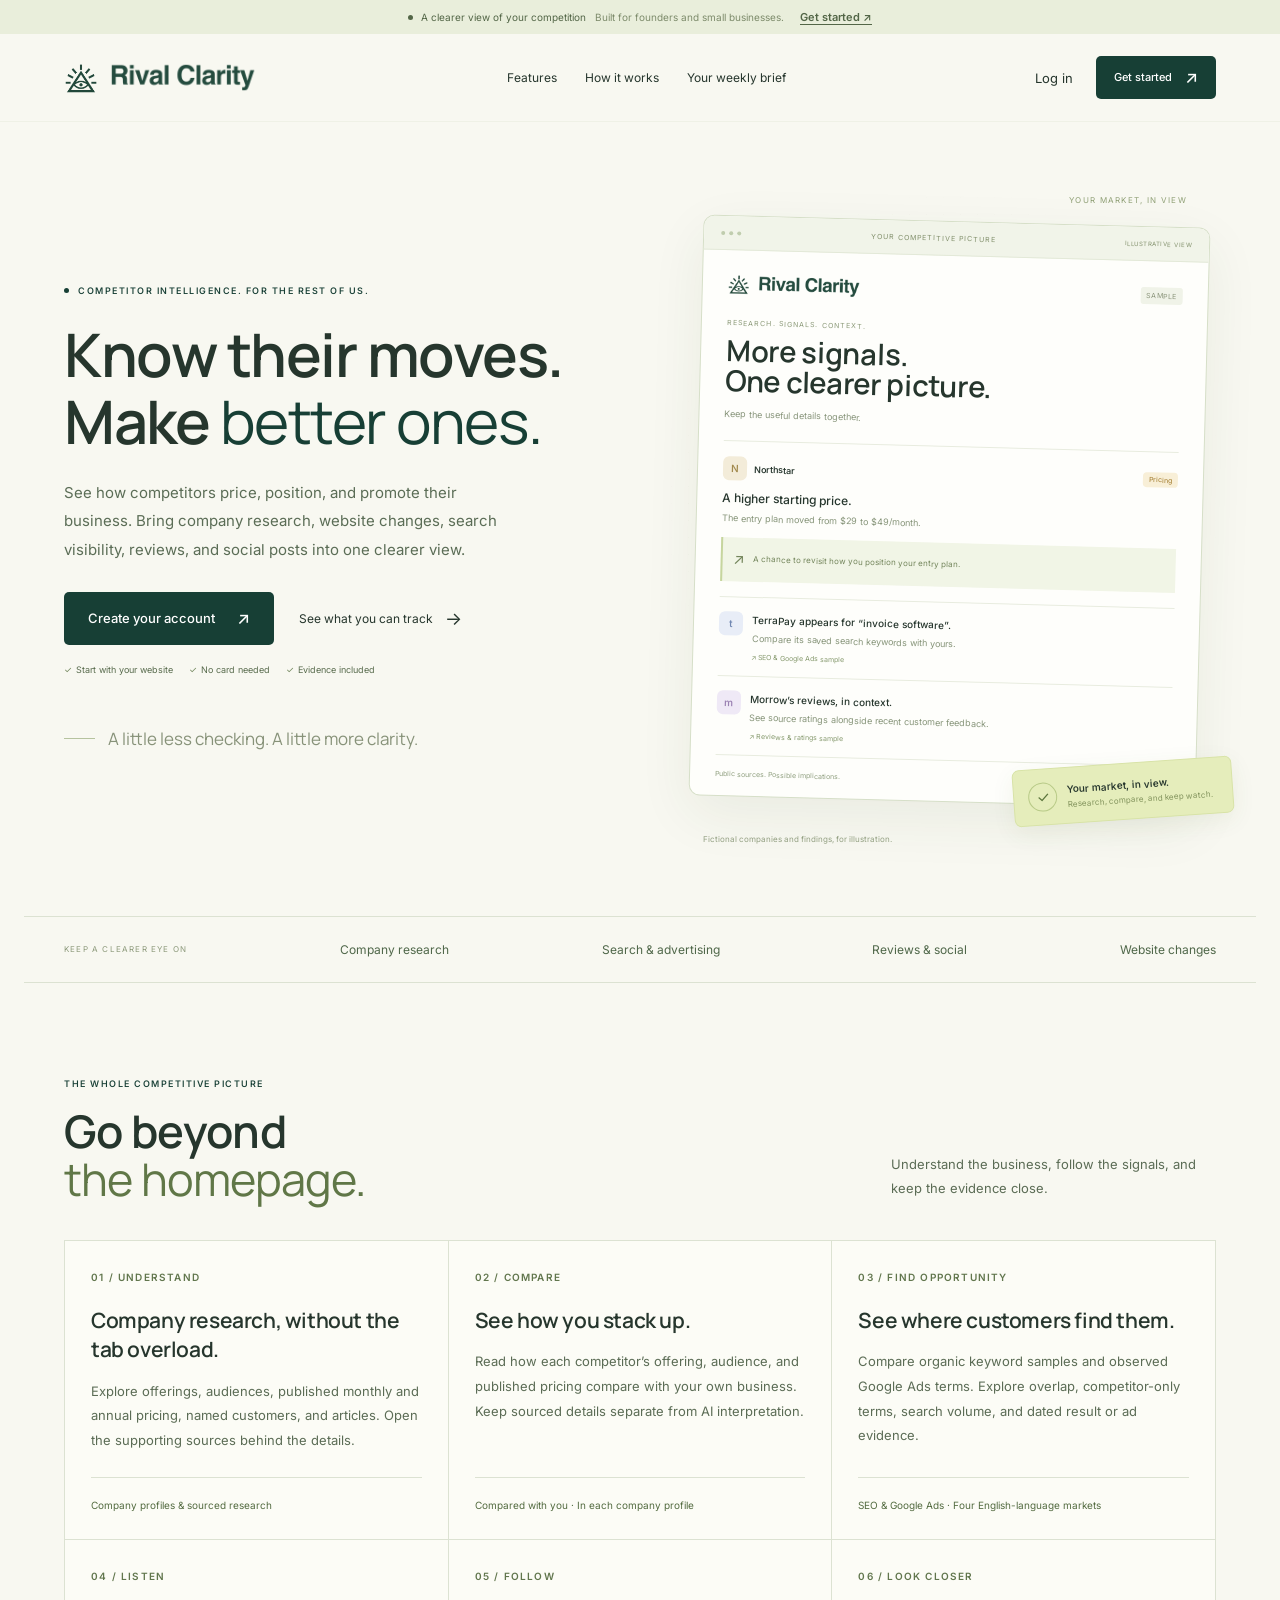
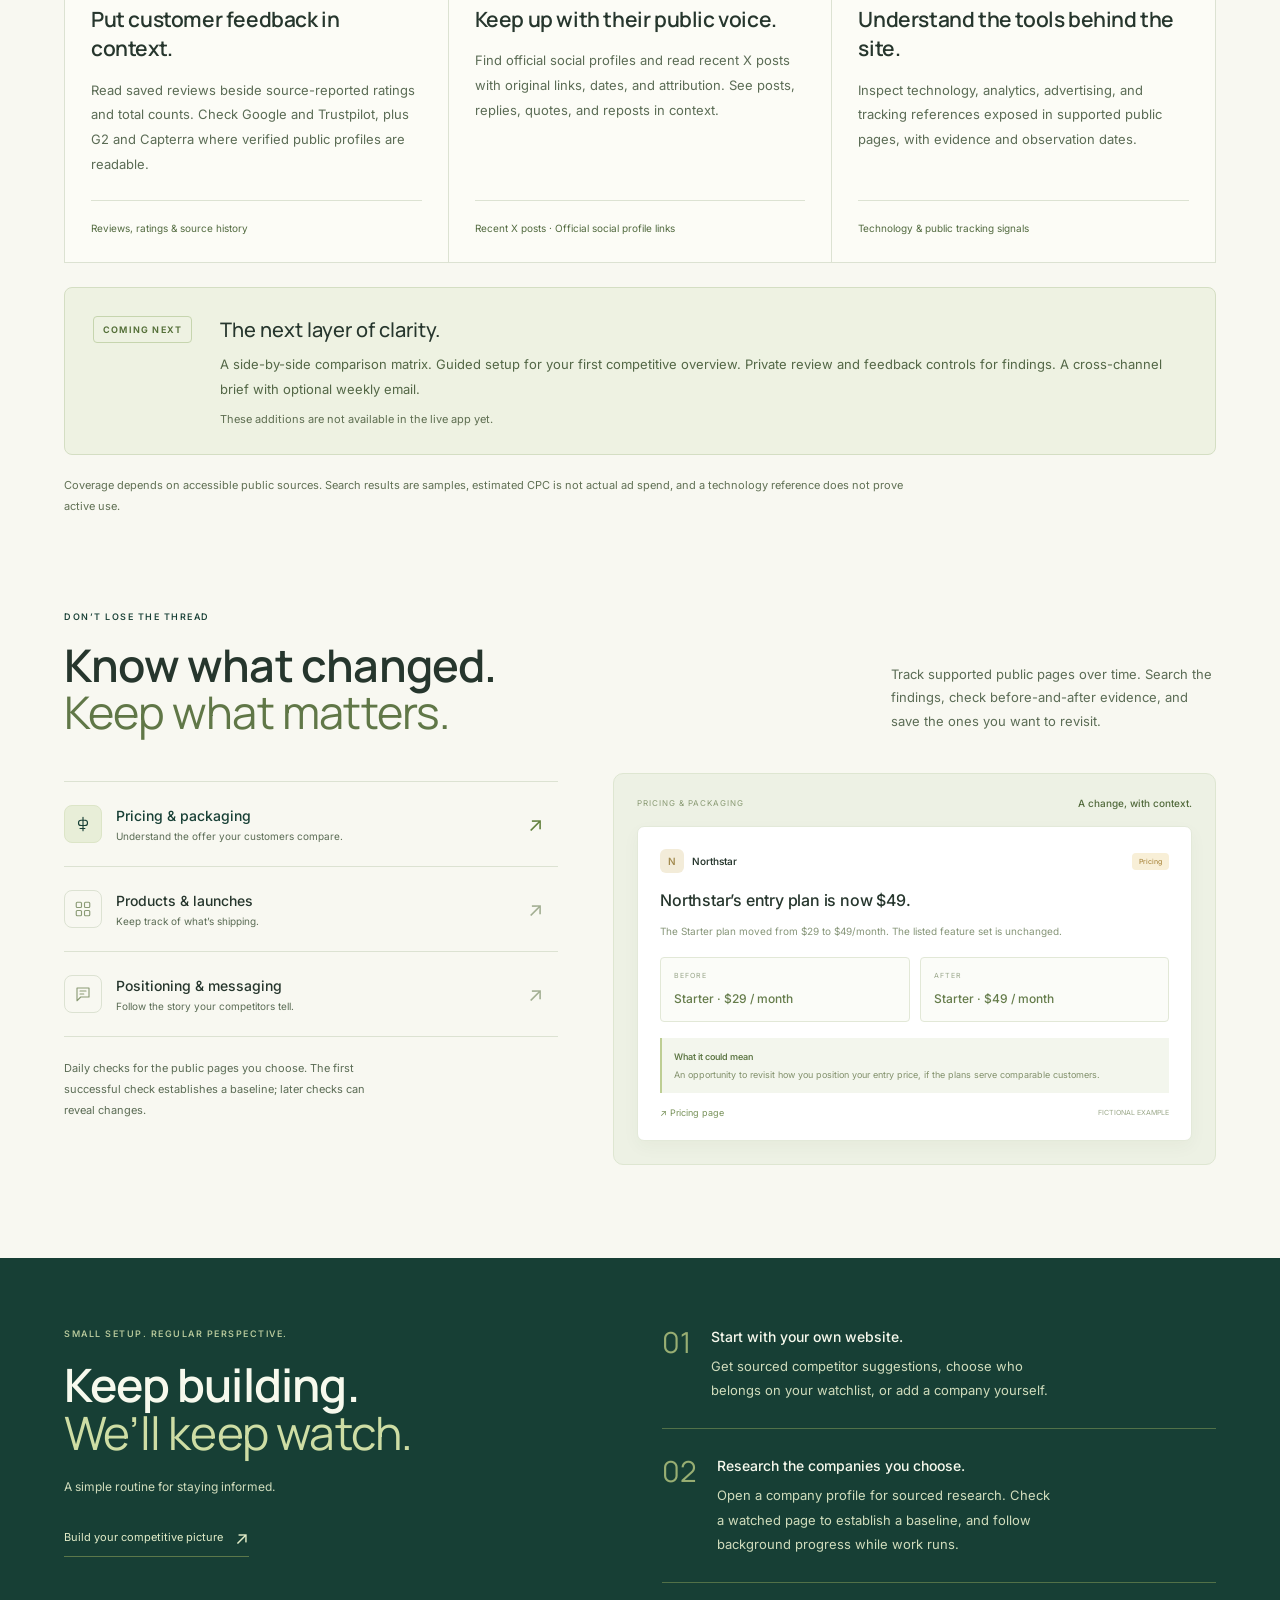
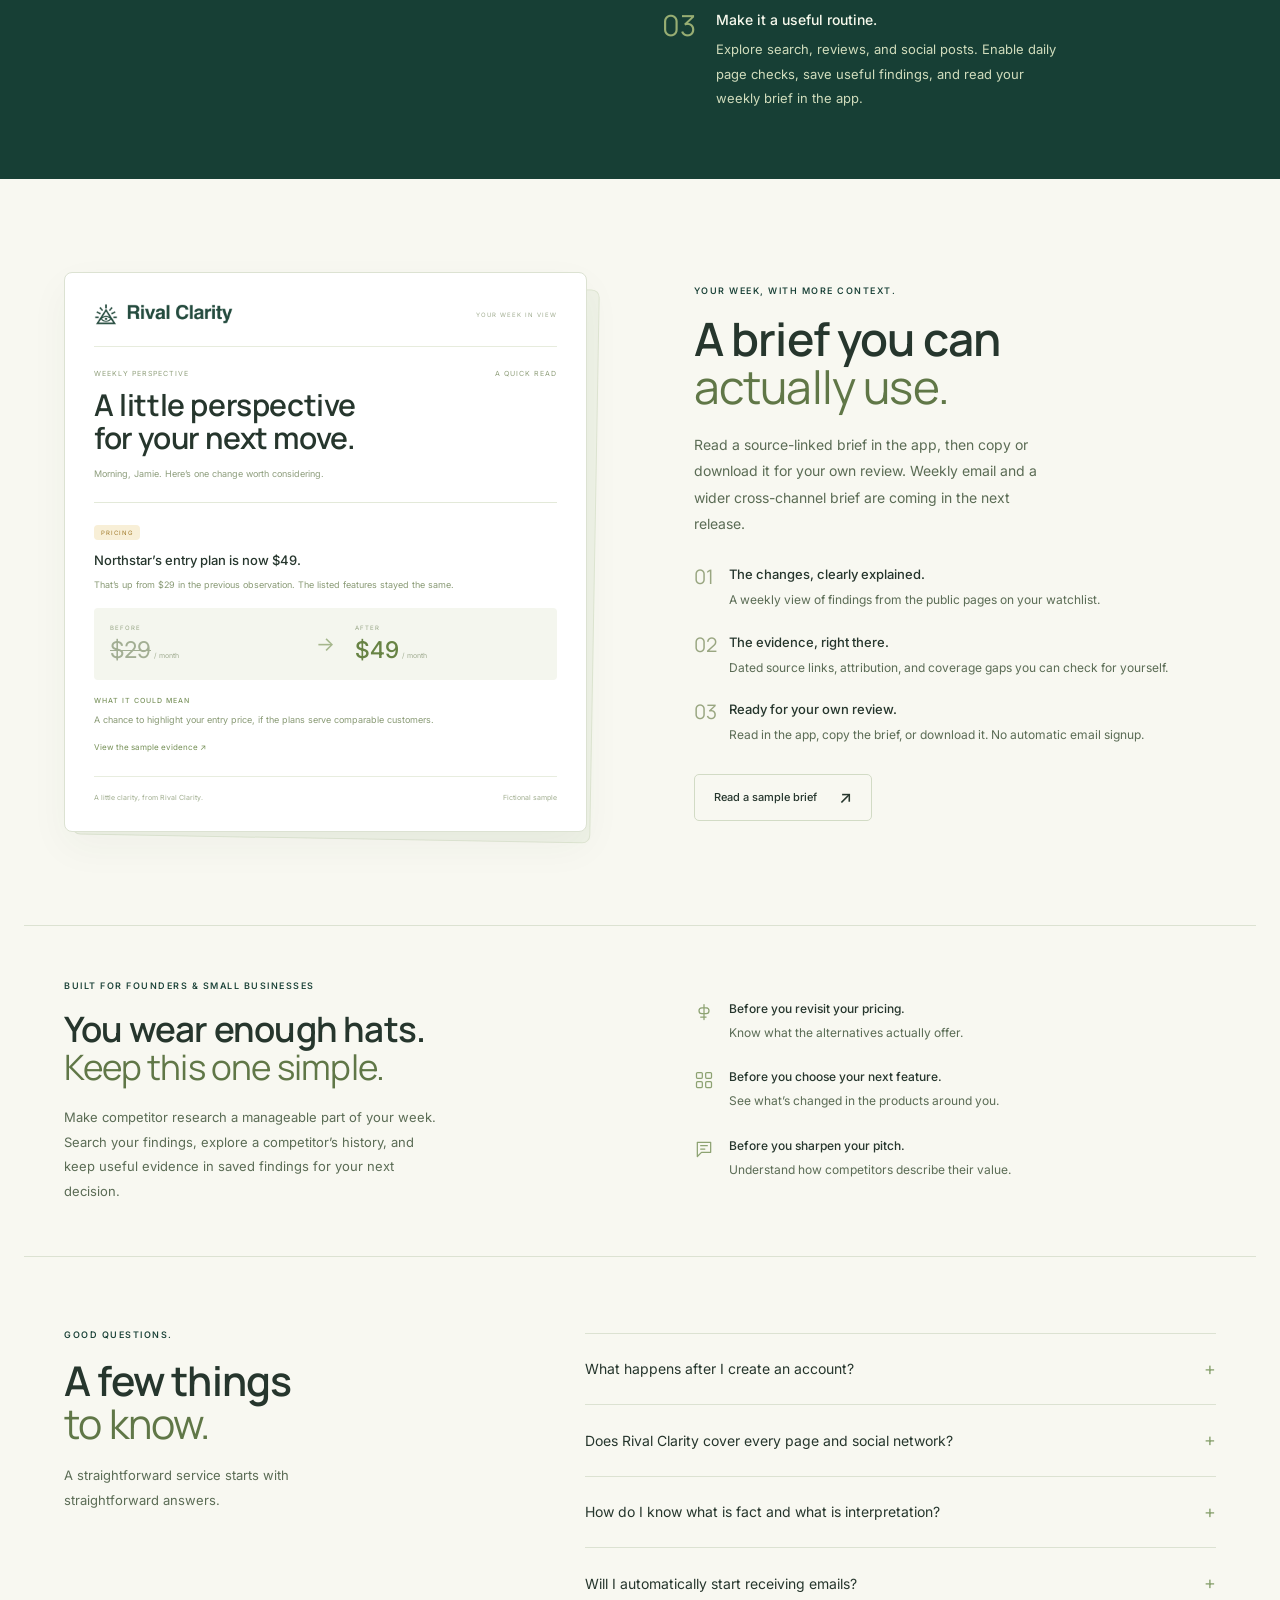
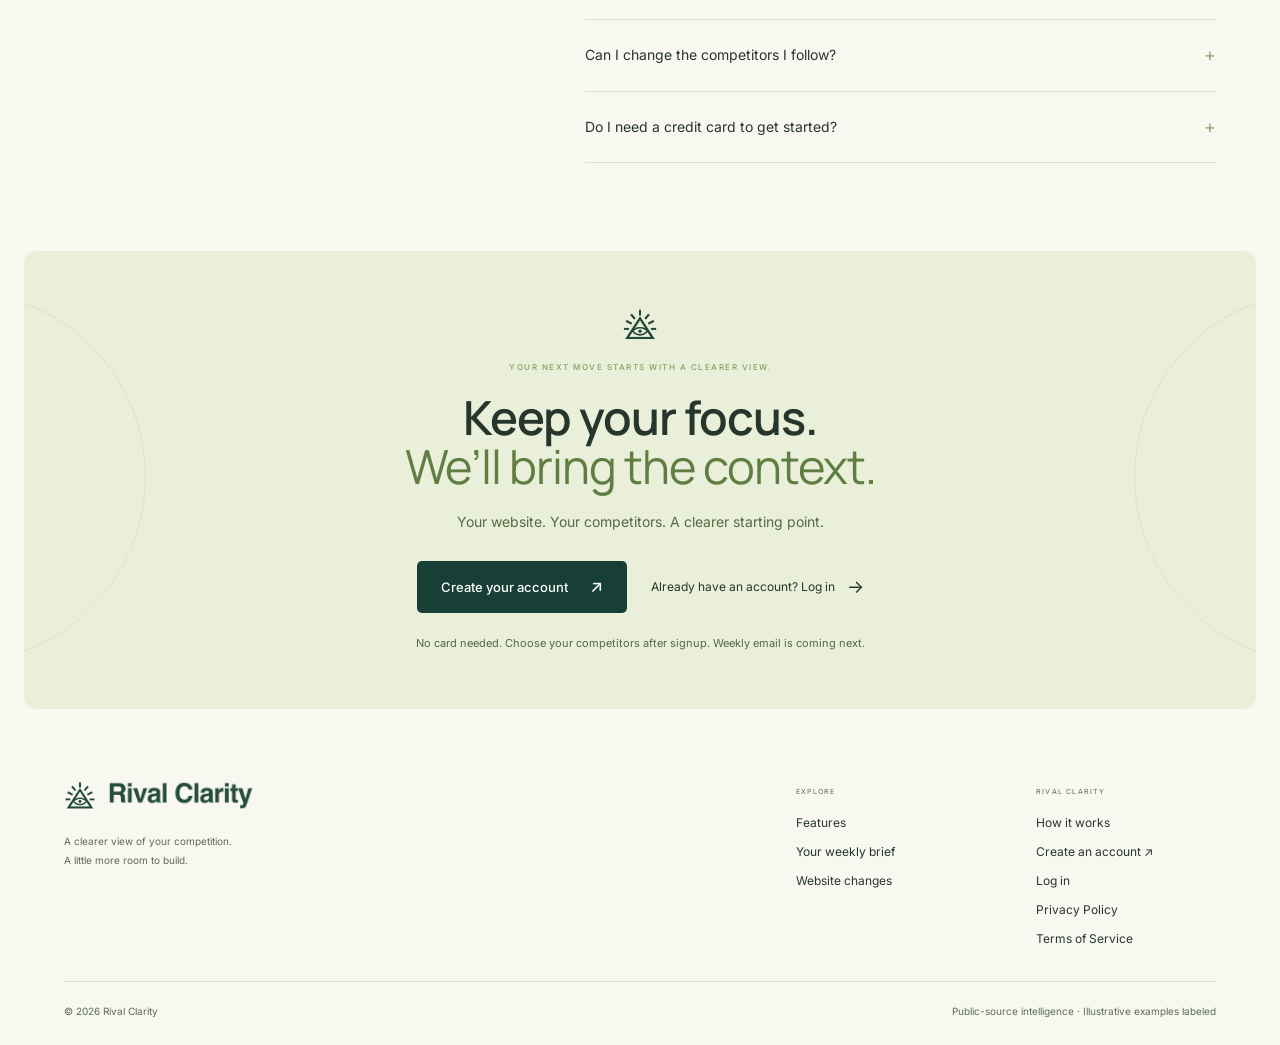
==== commit f66da6f5: "Refresh marketing features and connect real signup calls to action" ====
--- a/docs/index.html
+++ b/docs/index.html
@@ -1,17 +1,24 @@
 <!DOCTYPE html>
-<html lang="en"><head><meta charset="utf-8"><meta name="viewport" content="width=device-width,initial-scale=1"><meta name="theme-color" content="#173f35"><meta name="description" content="Rival Clarity watches competitor pricing, products, and messaging, then brings the useful changes to your inbox. A marketing website concept for founders and small businesses."><title>Rival Clarity — Know their moves. Make better ones.</title><link rel="icon" href="favicon.ico" sizes="any"><link rel="icon" type="image/png" href="favicon-32x32.png" sizes="32x32"><link rel="icon" type="image/png" href="favicon-16x16.png" sizes="16x16"><link rel="apple-touch-icon" href="apple-touch-icon.png" sizes="180x180"><link rel="manifest" href="site.webmanifest"><link rel="stylesheet" href="site.css"></head><body>
+<html lang="en"><head><meta charset="utf-8"><meta name="viewport" content="width=device-width,initial-scale=1"><meta name="theme-color" content="#173f35"><meta name="description" content="Competitor research, website changes, SEO and Google Ads, reviews, X posts, and technology signals in one place. Get a clearer view with Rival Clarity."><title>Rival Clarity — Know their moves. Make better ones.</title><link rel="icon" href="favicon.ico" sizes="any"><link rel="icon" type="image/png" href="favicon-32x32.png" sizes="32x32"><link rel="icon" type="image/png" href="favicon-16x16.png" sizes="16x16"><link rel="apple-touch-icon" href="apple-touch-icon.png" sizes="180x180"><link rel="manifest" href="site.webmanifest"><link rel="stylesheet" href="site.css?v=20261106"></head><body>
 <a class="skip-link" href="#main">Skip to content</a>
-<div class="announcement"><span class="tiny-dot"></span>Website preview · Rival Clarity<span class="announcement-extra">Start with one competitor, free.</span><button data-action="signup" aria-label="Preview the free signup">Get the free brief <span aria-hidden="true">↗</span></button></div>
-<header class="header"><div class="container nav-inner"><a class="brand" href="#top" aria-label="Rival Clarity home"><img class="brand-icon" src="brand/rival-clarity-icon-128.png" alt="" width="34" height="34"><span><img class="brand-wordmark" src="brand/rival-clarity-modern-wordmark-320w.png" srcset="brand/rival-clarity-modern-wordmark-640w.png 2x" alt=""></span></a><nav class="nav-links" aria-label="Main navigation"><a href="#features">What we watch</a><a href="#how-it-works">How it works</a><a href="#pricing">Pricing</a></nav><div class="nav-right"><a class="demo-link" href="demo/#workspace" target="_blank" rel="noopener">View product demo <span aria-hidden="true">↗</span></a><button class="button primary nav-cta" data-action="signup">Get your free brief <span aria-hidden="true">↗</span></button><button class="menu-button" aria-label="Open menu" aria-expanded="false" aria-controls="mobile-nav" data-action="menu"><span></span><span></span></button></div></div><nav id="mobile-nav" class="mobile-nav container" aria-label="Mobile navigation" hidden><a href="#features">What we watch</a><a href="#how-it-works">How it works</a><a href="#sample-brief">Sample brief</a><a href="#pricing">Pricing</a><button class="button primary" data-action="signup">Get your free brief ↗</button></nav></header>
-<main id="main"><section class="hero container" id="top"><div class="hero-copy"><div class="eyebrow"><span class="tiny-dot"></span> COMPETITOR INTELLIGENCE. FOR THE REST OF US.</div><h1>Know their moves.<br>Make <em>better ones.</em></h1><p class="hero-description">You’re busy building your business. We watch your competitors’ pricing, products, and messaging—and bring the useful changes to your inbox.</p><div class="hero-actions"><button class="button primary large" data-action="signup">Get your free brief <span aria-hidden="true">↗</span></button><a class="text-link" href="#sample-brief">Take a look inside <span aria-hidden="true">→</span></a></div><div class="hero-assurances"><span><i>✓</i>1 competitor, free</span><span><i>✓</i>No card needed</span><span><i>✓</i>Made for a quick read</span></div><div class="hero-note"><span class="line"></span>A little less checking. A little more clarity.</div></div><div class="hero-visual" aria-label="Illustrative weekly competitor email"><div class="visual-grid"></div><div class="orbit-label">YOUR MARKET, IN VIEW</div><div class="inbox-card"><div class="inbox-chrome"><span class="chrome-dots"><i></i><i></i><i></i></span><span>YOUR MONDAY BRIEF</span><span class="read-time">~2 MIN READ</span></div><div class="email-preview"><div class="email-brand"><img src="brand/rival-clarity-icon-128.png" alt=""><img class="brand-wordmark" src="brand/rival-clarity-modern-wordmark-320w.png" alt="Rival Clarity"><span>SAMPLE</span></div><div class="email-kicker">THE WEEK IN VIEW</div><h2>Three moves.<br>One clearer picture.</h2><p class="email-intro">Here’s what’s worth a look this week.</p><div class="email-item"><div class="email-item-top"><span class="company-mark yellow">N</span><strong>Northstar</strong><span class="pill amber">Pricing</span></div><h3>A higher starting price.</h3><p>The entry plan moved from $29 to $49/month.</p><div class="email-takeaway"><span>↗</span><span>A chance to revisit how you position your entry plan.</span></div></div><div class="email-item compact"><span class="company-mark blue">t</span><div><strong>TerraPay launched invoice reminders.</strong><p>A new workflow to compare with your own.</p><span class="email-source">↗ Product changelog</span></div></div><div class="email-item compact"><span class="company-mark purple">m</span><div><strong>Morrow is speaking to agencies.</strong><p>Its homepage now leads with an agency-specific message.</p><span class="email-source">↗ Homepage comparison</span></div></div><div class="email-bottom"><span>Public sources. Possible implications.</span><button data-action="brief">Read the sample <span>→</span></button></div></div></div><div class="floating-note"><span class="note-icon">✓</span><div><b>Your Monday, handled.</b><span>Keep your focus. Get the context.</span></div></div><span class="sample-disclosure">Fictional companies and findings, for illustration.</span></div></section>
-<section class="coverage-strip container" aria-label="Coverage"><p>KEEP A CLEARER EYE ON</p><div><svg aria-hidden="true"><use href="#i-price"/></svg><span>Pricing & packaging</span></div><div><svg aria-hidden="true"><use href="#i-grid"/></svg><span>Products & launches</span></div><div><svg aria-hidden="true"><use href="#i-message"/></svg><span>Positioning & messaging</span></div></section>
-<section class="feature-section section container" id="features"><div class="section-intro"><div class="eyebrow">THE CHANGES THAT CHANGE YOUR DECISIONS</div><h2>The useful details.<br><em>The bigger picture.</em></h2><p>See what changed, check the evidence, and decide what it means for your business.</p></div><div class="feature-explorer"><div class="feature-tabs" role="tablist" aria-label="Explore monitored changes"><button role="tab" id="tab-pricing" aria-selected="true" aria-controls="feature-panel" data-tab="pricing"><span class="tab-icon"><svg aria-hidden="true"><use href="#i-price"/></svg></span><span><b>Pricing & packaging</b><small>Understand the offer your customers compare.</small></span><span class="tab-arrow">↗</span></button><button role="tab" id="tab-product" aria-selected="false" aria-controls="feature-panel" tabindex="-1" data-tab="product"><span class="tab-icon"><svg aria-hidden="true"><use href="#i-grid"/></svg></span><span><b>Products & launches</b><small>Keep track of what’s shipping.</small></span><span class="tab-arrow">↗</span></button><button role="tab" id="tab-messaging" aria-selected="false" aria-controls="feature-panel" tabindex="-1" data-tab="messaging"><span class="tab-icon"><svg aria-hidden="true"><use href="#i-message"/></svg></span><span><b>Positioning & messaging</b><small>Follow the story your competitors tell.</small></span><span class="tab-arrow">↗</span></button><p class="feature-scope">Focused on supported public pricing pages, product pages, changelogs, and blogs.</p></div><div class="feature-panel" role="tabpanel" id="feature-panel" aria-labelledby="tab-pricing" tabindex="0"></div></div></section>
-<section class="how-section" id="how-it-works"><div class="container how-inner"><div class="how-heading"><div class="eyebrow light">SMALL SETUP. REGULAR PERSPECTIVE.</div><h2>Keep building.<br><em>We’ll keep watch.</em></h2><p>A simple routine for staying informed.</p><button class="text-link on-dark" data-action="signup">Start with your first competitor <span>↗</span></button></div><div class="how-steps"><article><span class="step-number">01</span><div><h3>Choose who to follow.</h3><p>Add a competitor’s website and choose the public pages that matter to you.</p></div></article><article><span class="step-number">02</span><div><h3>We look for the useful changes.</h3><p>Compare pages over time, keep the evidence, and filter out everyday edits.</p></div></article><article><span class="step-number">03</span><div><h3>Get a clearer view.</h3><p>A short email brings together what happened and what it could mean for you.</p></div></article></div></div></section>
-<section class="sample-section section container" id="sample-brief"><div class="sample-document"><div class="sample-paper-top"><span class="mini-logo"><img src="brand/rival-clarity-icon-128.png" alt=""><img class="brand-wordmark" src="brand/rival-clarity-modern-wordmark-320w.png" alt="Rival Clarity"></span><span>YOUR WEEK IN VIEW</span></div><div class="sample-paper-meta"><span>MONDAY MORNING</span><span>A QUICK READ</span></div><h3>A little perspective<br>for your next move.</h3><p>Morning, Jamie. Here’s one change worth considering.</p><div class="sample-paper-finding"><span class="pill amber">PRICING</span><h4>Northstar’s entry plan is now $49.</h4><p>That’s up from $29 in the previous observation. The listed features stayed the same.</p><div class="mini-evidence"><div><span>BEFORE</span><del>$29</del><small>/ month</small></div><span class="evidence-arrow">→</span><div><span>AFTER</span><strong>$49</strong><small>/ month</small></div></div><h5>WHAT IT COULD MEAN</h5><p>A chance to highlight your entry price, if the plans serve comparable customers.</p><button class="source-link" data-action="evidence">View the sample evidence ↗</button></div><div class="paper-footer">A little clarity, from Rival Clarity.<span>Fictional sample</span></div></div><div class="sample-copy"><div class="eyebrow">YOUR INBOX, A LITTLE MORE USEFUL</div><h2>A brief you can<br><em>actually use.</em></h2><p class="section-description">Open it with your coffee. Leave with a better understanding of your market.</p><ul class="benefit-list"><li><span>01</span><div><h3>The change, clearly explained.</h3><p>What moved, with the important details pulled out.</p></div></li><li><span>02</span><div><h3>The evidence, right there.</h3><p>Source links and observations you can check for yourself.</p></div></li><li><span>03</span><div><h3>A useful next question.</h3><p>Possible implications to consider, clearly separated from the facts.</p></div></li></ul><button class="button outline" data-action="brief">Read a sample brief <span>↗</span></button></div></section>
-<section class="founder-section container"><div class="founder-copy"><div class="eyebrow">BUILT FOR FOUNDERS & SMALL BUSINESSES</div><h2>You wear enough hats.<br><em>Keep this one simple.</em></h2><p>Make competitor research a manageable part of your week. Choose a few relevant companies, get the useful updates, and keep your attention on your own business.</p></div><div class="use-cases"><div><svg aria-hidden="true"><use href="#i-price"/></svg><span><b>Before you revisit your pricing.</b><small>Know what the alternatives actually offer.</small></span></div><div><svg aria-hidden="true"><use href="#i-grid"/></svg><span><b>Before you choose your next feature.</b><small>See what’s changed in the products around you.</small></span></div><div><svg aria-hidden="true"><use href="#i-message"/></svg><span><b>Before you sharpen your pitch.</b><small>Understand how competitors describe their value.</small></span></div></div></section>
-<section class="pricing-section section container" id="pricing"><div class="pricing-heading"><div class="eyebrow">A LITTLE CLARITY GOES A LONG WAY</div><h2>Start with one.<br><em>See more when you’re ready.</em></h2><p>A useful free brief. A wider view for $19 a month.</p></div><div class="price-grid"><article class="price-card"><div class="plan-top"><h3>Free Brief</h3><span>YOUR FIRST COMPETITOR</span></div><div class="plan-price">$0<small>/ month</small></div><p>A simple way to follow the competitor you care about most.</p><button class="button outline" data-action="signup">Get your free brief <span>↗</span></button><ul><li>Monitor <strong>1 competitor</strong></li><li>Weekly public-page checks</li><li>Weekly email when there’s a useful change</li><li>Pricing, product, and messaging updates</li><li>Source links with every finding</li></ul><div class="plan-bottom">No credit card needed.</div></article><article class="price-card paid"><div class="plan-top"><h3>Founder</h3><span>YOUR WIDER VIEW</span></div><div class="plan-price">$19<small>/ month</small></div><p>More competitors, more context, and a useful record of their moves.</p><button class="button lime" data-action="founder">Explore Founder <span>↗</span></button><ul><li>Monitor up to <strong>5 competitors</strong></li><li>Daily public-page checks</li><li>Weekly brief + important change alerts</li><li>Before-and-after evidence</li><li><strong>90 days</strong> of searchable history</li><li>Save useful findings for later</li></ul><div class="plan-bottom">Proposed monthly plan. Cancel anytime.</div></article></div><p class="concept-pricing">Proposed plans for this website concept. No payment is collected.</p></section>
-<section class="faq-section container" id="questions"><div><div class="eyebrow">GOOD QUESTIONS.</div><h2>A few things<br><em>to know.</em></h2><p>A straightforward service starts with straightforward answers.</p></div><div class="faqs"><details><summary>What exactly does Rival Clarity track?</summary><p>The proposed first version follows supported public pricing pages, product pages, changelogs, and blogs. It looks for price changes, product launches, and shifts in messaging. Coverage depends on the pages available for each competitor.</p></details><details><summary>How is this different from checking the websites myself?</summary><p>The service is designed to compare observations over time and bring the relevant changes together in a short brief. You can still inspect the original sources; Rival Clarity helps make keeping up a repeatable routine.</p></details><details><summary>Will I get an email if nothing important changed?</summary><p>The proposed weekly brief goes out when there is something useful to share. A quiet week can stay quiet. The service should never invent a finding to fill an email.</p></details><details><summary>Can I choose or change my competitors?</summary><p>Yes. The proposed plans let you choose the companies on your watchlist. A new competitor needs an initial baseline before changes can be detected over time.</p></details><details><summary>What happens after I sign up?</summary><p>The intended flow is to confirm your email, check whether the competitor’s public pages are supported, establish a baseline, and then look for changes. This mockup demonstrates that experience; it does not create an account or start monitoring.</p></details></div></section>
-<section class="final-cta container" id="start"><div class="cta-mark"><img src="brand/rival-clarity-icon-128.png" alt=""></div><div class="eyebrow">YOUR NEXT MOVE STARTS WITH A CLEARER VIEW.</div><h2>Keep your focus.<br><em>We’ll bring the context.</em></h2><p>Start with the competitor you’re always checking.</p><form class="inline-signup" data-form="inline"><label class="sr-only" for="final-competitor">Competitor website</label><input id="final-competitor" name="competitor" placeholder="Your competitor’s website" required><button type="submit" class="button lime">Get your free brief <span>↗</span></button></form><span class="cta-fine">1 competitor free. No card needed. Signup is a demo.</span></section>
-</main><footer class="footer container"><div class="footer-top"><div><a class="brand" href="#top" aria-label="Rival Clarity home"><img class="brand-icon" src="brand/rival-clarity-icon-128.png" alt="" width="34" height="34"><span><img class="brand-wordmark" src="brand/rival-clarity-modern-wordmark-320w.png" srcset="brand/rival-clarity-modern-wordmark-640w.png 2x" alt=""></span></a><p>A clearer view of your competition.<br>A little more room to build.</p></div><nav aria-label="Footer product navigation"><span>EXPLORE</span><a href="#features">What we watch</a><a href="#sample-brief">Sample brief</a><a href="#pricing">Pricing</a></nav><nav aria-label="Footer company navigation"><span>RIVAL CLARITY</span><a href="#how-it-works">How it works</a><a href="demo/#workspace" target="_blank" rel="noopener">Product demo ↗</a><button data-action="about">About this concept</button><a href="privacy.html">Privacy Policy</a><a href="terms.html">Terms of Service</a></nav></div><div class="footer-bottom"><span>© 2026 Rival Clarity</span><span>Marketing-site mockup · Fictional examples · Proposed features & pricing</span></div></footer>
+<div class="announcement"><span class="tiny-dot"></span>A clearer view of your competition<span class="announcement-extra">Built for founders and small businesses.</span><a href="https://app.rivalclarity.com/signup">Get started <span aria-hidden="true">↗</span></a></div>
+<header class="header"><div class="container nav-inner"><a class="brand" href="#top" aria-label="Rival Clarity home"><img class="brand-icon" src="brand/rival-clarity-icon-128.png" alt="" width="34" height="34"><span><img class="brand-wordmark" src="brand/rival-clarity-modern-wordmark-320w.png" srcset="brand/rival-clarity-modern-wordmark-640w.png 2x" alt=""></span></a><nav class="nav-links" aria-label="Main navigation"><a href="#features">Features</a><a href="#how-it-works">How it works</a><a href="#sample-brief">Your weekly brief</a></nav><div class="nav-right"><a class="login-link" href="https://app.rivalclarity.com/login">Log in</a><a class="button primary nav-cta" href="https://app.rivalclarity.com/signup">Get started <span aria-hidden="true">↗</span></a><button class="menu-button" aria-label="Open menu" aria-expanded="false" aria-controls="mobile-nav" data-action="menu"><span></span><span></span></button></div></div><nav id="mobile-nav" class="mobile-nav container" aria-label="Mobile navigation" hidden><a href="#features">Features</a><a href="#how-it-works">How it works</a><a href="#sample-brief">Your weekly brief</a><a href="#changes">Website changes</a><a href="https://app.rivalclarity.com/login">Log in</a><a class="button primary" href="https://app.rivalclarity.com/signup">Create your account ↗</a></nav></header>
+<main id="main"><section class="hero container" id="top"><div class="hero-copy"><div class="eyebrow"><span class="tiny-dot"></span> COMPETITOR INTELLIGENCE. FOR THE REST OF US.</div><h1>Know their moves.<br>Make <em>better ones.</em></h1><p class="hero-description">See how competitors price, position, and promote their business. Bring company research, website changes, search visibility, reviews, and social posts into one clearer view.</p><div class="hero-actions"><a class="button primary large" href="https://app.rivalclarity.com/signup">Create your account <span aria-hidden="true">↗</span></a><a class="text-link" href="#features">See what you can track <span aria-hidden="true">→</span></a></div><div class="hero-assurances"><span><i>✓</i>Start with your website</span><span><i>✓</i>No card needed</span><span><i>✓</i>Evidence included</span></div><div class="hero-note"><span class="line"></span>A little less checking. A little more clarity.</div></div><div class="hero-visual" aria-label="Illustrative competitor intelligence overview"><div class="visual-grid"></div><div class="orbit-label">YOUR MARKET, IN VIEW</div><div class="inbox-card"><div class="inbox-chrome"><span class="chrome-dots"><i></i><i></i><i></i></span><span>YOUR COMPETITIVE PICTURE</span><span class="read-time">ILLUSTRATIVE VIEW</span></div><div class="email-preview"><div class="email-brand"><img src="brand/rival-clarity-icon-128.png" alt=""><img class="brand-wordmark" src="brand/rival-clarity-modern-wordmark-320w.png" alt="Rival Clarity"><span>SAMPLE</span></div><div class="email-kicker">RESEARCH. SIGNALS. CONTEXT.</div><h2>More signals.<br>One clearer picture.</h2><p class="email-intro">Keep the useful details together.</p><div class="email-item"><div class="email-item-top"><span class="company-mark yellow">N</span><strong>Northstar</strong><span class="pill amber">Pricing</span></div><h3>A higher starting price.</h3><p>The entry plan moved from $29 to $49/month.</p><div class="email-takeaway"><span>↗</span><span>A chance to revisit how you position your entry plan.</span></div></div><div class="email-item compact"><span class="company-mark blue">t</span><div><strong>TerraPay appears for “invoice software”.</strong><p>Compare its saved search keywords with yours.</p><span class="email-source">↗ SEO &amp; Google Ads sample</span></div></div><div class="email-item compact"><span class="company-mark purple">m</span><div><strong>Morrow’s reviews, in context.</strong><p>See source ratings alongside recent customer feedback.</p><span class="email-source">↗ Reviews &amp; ratings sample</span></div></div><div class="email-bottom"><span>Public sources. Possible implications.</span><button data-action="brief">Read the sample <span>→</span></button></div></div></div><div class="floating-note"><span class="note-icon">✓</span><div><b>Your market, in view.</b><span>Research, compare, and keep watch.</span></div></div><span class="sample-disclosure">Fictional companies and findings, for illustration.</span></div></section>
+<section class="coverage-strip container" aria-label="Coverage"><p>KEEP A CLEARER EYE ON</p><div>Company research</div><div>Search &amp; advertising</div><div>Reviews &amp; social</div><div>Website changes</div></section>
+<section class="capabilities section container" id="features"><div class="section-intro"><div class="eyebrow">THE WHOLE COMPETITIVE PICTURE</div><h2>Go beyond<br><em>the homepage.</em></h2><p>Understand the business, follow the signals, and keep the evidence close.</p></div><div class="capability-grid">
+<article><span class="capability-number">01 / UNDERSTAND</span><h3>Company research, without the tab overload.</h3><p>Explore offerings, audiences, published monthly and annual pricing, named customers, and articles. Open the supporting sources behind the details.</p><span class="capability-detail">Company profiles &amp; sourced research</span></article>
+<article><span class="capability-number">02 / COMPARE</span><h3>See how you stack up.</h3><p>Read how each competitor’s offering, audience, and published pricing compare with your own business. Keep sourced details separate from AI interpretation.</p><span class="capability-detail">Compared with you · In each company profile</span></article>
+<article><span class="capability-number">03 / FIND OPPORTUNITY</span><h3>See where customers find them.</h3><p>Compare organic keyword samples and observed Google Ads terms. Explore overlap, competitor-only terms, search volume, and dated result or ad evidence.</p><span class="capability-detail">SEO &amp; Google Ads · Four English-language markets</span></article>
+<article><span class="capability-number">04 / LISTEN</span><h3>Put customer feedback in context.</h3><p>Read saved reviews beside source-reported ratings and total counts. Check Google and Trustpilot, plus G2 and Capterra where verified public profiles are readable.</p><span class="capability-detail">Reviews, ratings &amp; source history</span></article>
+<article><span class="capability-number">05 / FOLLOW</span><h3>Keep up with their public voice.</h3><p>Find official social profiles and read recent X posts with original links, dates, and attribution. See posts, replies, quotes, and reposts in context.</p><span class="capability-detail">Recent X posts · Official social profile links</span></article>
+<article><span class="capability-number">06 / LOOK CLOSER</span><h3>Understand the tools behind the site.</h3><p>Inspect technology, analytics, advertising, and tracking references exposed in supported public pages, with evidence and observation dates.</p><span class="capability-detail">Technology &amp; public tracking signals</span></article>
+</div><aside class="next-release" aria-labelledby="next-release-title"><span class="release-label">COMING NEXT</span><div><h3 id="next-release-title">The next layer of clarity.</h3><p>A side-by-side comparison matrix. Guided setup for your first competitive overview. Private review and feedback controls for findings. A cross-channel brief with optional weekly email.</p><span>These additions are not available in the live app yet.</span></div></aside><p class="coverage-note">Coverage depends on accessible public sources. Search results are samples, estimated CPC is not actual ad spend, and a technology reference does not prove active use.</p></section>
+<section class="feature-section section container" id="changes"><div class="section-intro"><div class="eyebrow">DON’T LOSE THE THREAD</div><h2>Know what changed.<br><em>Keep what matters.</em></h2><p>Track supported public pages over time. Search the findings, check before-and-after evidence, and save the ones you want to revisit.</p></div><div class="feature-explorer"><div class="feature-tabs" role="tablist" aria-label="Explore monitored changes"><button role="tab" id="tab-pricing" aria-selected="true" aria-controls="feature-panel" data-tab="pricing"><span class="tab-icon"><svg aria-hidden="true"><use href="#i-price"/></svg></span><span><b>Pricing & packaging</b><small>Understand the offer your customers compare.</small></span><span class="tab-arrow">↗</span></button><button role="tab" id="tab-product" aria-selected="false" aria-controls="feature-panel" tabindex="-1" data-tab="product"><span class="tab-icon"><svg aria-hidden="true"><use href="#i-grid"/></svg></span><span><b>Products & launches</b><small>Keep track of what’s shipping.</small></span><span class="tab-arrow">↗</span></button><button role="tab" id="tab-messaging" aria-selected="false" aria-controls="feature-panel" tabindex="-1" data-tab="messaging"><span class="tab-icon"><svg aria-hidden="true"><use href="#i-message"/></svg></span><span><b>Positioning & messaging</b><small>Follow the story your competitors tell.</small></span><span class="tab-arrow">↗</span></button><p class="feature-scope">Daily checks for the public pages you choose. The first successful check establishes a baseline; later checks can reveal changes.</p></div><div class="feature-panel" role="tabpanel" id="feature-panel" aria-labelledby="tab-pricing" tabindex="0"></div></div></section>
+<section class="how-section" id="how-it-works"><div class="container how-inner"><div class="how-heading"><div class="eyebrow light">SMALL SETUP. REGULAR PERSPECTIVE.</div><h2>Keep building.<br><em>We’ll keep watch.</em></h2><p>A simple routine for staying informed.</p><a class="text-link on-dark" href="https://app.rivalclarity.com/signup">Build your competitive picture <span>↗</span></a></div><div class="how-steps"><article><span class="step-number">01</span><div><h3>Start with your own website.</h3><p>Get sourced competitor suggestions, choose who belongs on your watchlist, or add a company yourself.</p></div></article><article><span class="step-number">02</span><div><h3>Research the companies you choose.</h3><p>Open a company profile for sourced research. Check a watched page to establish a baseline, and follow background progress while work runs.</p></div></article><article><span class="step-number">03</span><div><h3>Make it a useful routine.</h3><p>Explore search, reviews, and social posts. Enable daily page checks, save useful findings, and read your weekly brief in the app.</p></div></article></div></div></section>
+<section class="sample-section section container" id="sample-brief"><div class="sample-document"><div class="sample-paper-top"><span class="mini-logo"><img src="brand/rival-clarity-icon-128.png" alt=""><img class="brand-wordmark" src="brand/rival-clarity-modern-wordmark-320w.png" alt="Rival Clarity"></span><span>YOUR WEEK IN VIEW</span></div><div class="sample-paper-meta"><span>WEEKLY PERSPECTIVE</span><span>A QUICK READ</span></div><h3>A little perspective<br>for your next move.</h3><p>Morning, Jamie. Here’s one change worth considering.</p><div class="sample-paper-finding"><span class="pill amber">PRICING</span><h4>Northstar’s entry plan is now $49.</h4><p>That’s up from $29 in the previous observation. The listed features stayed the same.</p><div class="mini-evidence"><div><span>BEFORE</span><del>$29</del><small>/ month</small></div><span class="evidence-arrow">→</span><div><span>AFTER</span><strong>$49</strong><small>/ month</small></div></div><h5>WHAT IT COULD MEAN</h5><p>A chance to highlight your entry price, if the plans serve comparable customers.</p><button class="source-link" data-action="evidence">View the sample evidence ↗</button></div><div class="paper-footer">A little clarity, from Rival Clarity.<span>Fictional sample</span></div></div><div class="sample-copy"><div class="eyebrow">YOUR WEEK, WITH MORE CONTEXT.</div><h2>A brief you can<br><em>actually use.</em></h2><p class="section-description">Read a source-linked brief in the app, then copy or download it for your own review. Weekly email and a wider cross-channel brief are coming in the next release.</p><ul class="benefit-list"><li><span>01</span><div><h3>The changes, clearly explained.</h3><p>A weekly view of findings from the public pages on your watchlist.</p></div></li><li><span>02</span><div><h3>The evidence, right there.</h3><p>Dated source links, attribution, and coverage gaps you can check for yourself.</p></div></li><li><span>03</span><div><h3>Ready for your own review.</h3><p>Read in the app, copy the brief, or download it. No automatic email signup.</p></div></li></ul><button class="button outline" data-action="brief">Read a sample brief <span>↗</span></button></div></section>
+<section class="founder-section container"><div class="founder-copy"><div class="eyebrow">BUILT FOR FOUNDERS & SMALL BUSINESSES</div><h2>You wear enough hats.<br><em>Keep this one simple.</em></h2><p>Make competitor research a manageable part of your week. Search your findings, explore a competitor’s history, and keep useful evidence in saved findings for your next decision.</p></div><div class="use-cases"><div><svg aria-hidden="true"><use href="#i-price"/></svg><span><b>Before you revisit your pricing.</b><small>Know what the alternatives actually offer.</small></span></div><div><svg aria-hidden="true"><use href="#i-grid"/></svg><span><b>Before you choose your next feature.</b><small>See what’s changed in the products around you.</small></span></div><div><svg aria-hidden="true"><use href="#i-message"/></svg><span><b>Before you sharpen your pitch.</b><small>Understand how competitors describe their value.</small></span></div></div></section>
+<section class="faq-section container" id="questions"><div><div class="eyebrow">GOOD QUESTIONS.</div><h2>A few things<br><em>to know.</em></h2><p>A straightforward service starts with straightforward answers.</p></div><div class="faqs"><details><summary>What happens after I create an account?</summary><p>Sign up in the Rival Clarity app, then enter your business website. Choose from sourced competitor suggestions or add your own. Open company profiles for research, check the public pages you choose, and explore search, reviews, and social posts as needed.</p></details><details><summary>Does Rival Clarity cover every page and social network?</summary><p>Coverage depends on accessible public sources and the pages you choose to watch. Recent-post collection currently supports X. LinkedIn, Instagram, and Facebook links identify official profiles; they do not include post collection. Reviews from G2 and Capterra depend on readable, verified public profiles.</p></details><details><summary>How do I know what is fact and what is interpretation?</summary><p>Research and findings include sources, captured evidence, and dates. AI interpretations are labeled separately. Missing information stays unknown, and a missing search term is only missing from the saved sample. Check the evidence before acting.</p></details><details><summary>Will I automatically start receiving emails?</summary><p>No. Your brief is currently available in the app to read, copy, and download. Optional weekly email is coming next. It will require a separate opt-in with your verified account email and include unsubscribe controls.</p></details><details><summary>Can I change the competitors I follow?</summary><p>Yes. Add or remove competitors from your watchlist. Removing a company turns off your daily checks and hides its findings while retaining collected research and saved evidence. Explicitly re-adding it restores previous research; paused page checks can be enabled again.</p></details><details><summary>Do I need a credit card to get started?</summary><p>No credit card is required to create an account. Rival Clarity is an early product with collection limits. There is no paid checkout or active $19 Founder subscription; any future paid offer will explain its price and terms before you purchase.</p></details></div></section>
+<section class="final-cta container" id="start"><div class="cta-mark"><img src="brand/rival-clarity-icon-128.png" alt=""></div><div class="eyebrow">YOUR NEXT MOVE STARTS WITH A CLEARER VIEW.</div><h2>Keep your focus.<br><em>We’ll bring the context.</em></h2><p>Your website. Your competitors. A clearer starting point.</p><div class="cta-actions"><a class="button primary large" href="https://app.rivalclarity.com/signup">Create your account <span aria-hidden="true">↗</span></a><a class="text-link" href="https://app.rivalclarity.com/login">Already have an account? Log in <span aria-hidden="true">→</span></a></div><span class="cta-fine">No card needed. Choose your competitors after signup. Weekly email is coming next.</span></section>
+</main><footer class="footer container"><div class="footer-top"><div><a class="brand" href="#top" aria-label="Rival Clarity home"><img class="brand-icon" src="brand/rival-clarity-icon-128.png" alt="" width="34" height="34"><span><img class="brand-wordmark" src="brand/rival-clarity-modern-wordmark-320w.png" srcset="brand/rival-clarity-modern-wordmark-640w.png 2x" alt=""></span></a><p>A clearer view of your competition.<br>A little more room to build.</p></div><nav aria-label="Footer product navigation"><span>EXPLORE</span><a href="#features">Features</a><a href="#sample-brief">Your weekly brief</a><a href="#changes">Website changes</a></nav><nav aria-label="Footer company navigation"><span>RIVAL CLARITY</span><a href="#how-it-works">How it works</a><a href="https://app.rivalclarity.com/signup">Create an account ↗</a><a href="https://app.rivalclarity.com/login">Log in</a><a href="privacy.html">Privacy Policy</a><a href="terms.html">Terms of Service</a></nav></div><div class="footer-bottom"><span>© 2026 Rival Clarity</span><span>Public-source intelligence · Illustrative examples labeled</span></div></footer>
 <div id="modal-root"></div><div id="status" role="status" aria-live="polite"></div>
-<svg class="svg-defs" aria-hidden="true" xmlns="http://www.w3.org/2000/svg"><defs><symbol id="i-price" viewBox="0 0 24 24"><path d="M12 3v18m4-14H9.5a3.5 3.5 0 0 0 0 7h5a3.5 3.5 0 0 0 0-7M8 18h6.5"/></symbol><symbol id="i-grid" viewBox="0 0 24 24"><rect x="3" y="3" width="7" height="7" rx="1.3"/><rect x="14" y="3" width="7" height="7" rx="1.3"/><rect x="3" y="14" width="7" height="7" rx="1.3"/><rect x="14" y="14" width="7" height="7" rx="1.3"/></symbol><symbol id="i-message" viewBox="0 0 24 24"><path d="M4 4h16v12H9l-5 5V4Z M8 8h8M8 12h5"/></symbol></defs></svg><script src="site.js"></script></body></html>
+<svg class="svg-defs" aria-hidden="true" xmlns="http://www.w3.org/2000/svg"><defs><symbol id="i-price" viewBox="0 0 24 24"><path d="M12 3v18m4-14H9.5a3.5 3.5 0 0 0 0 7h5a3.5 3.5 0 0 0 0-7M8 18h6.5"/></symbol><symbol id="i-grid" viewBox="0 0 24 24"><rect x="3" y="3" width="7" height="7" rx="1.3"/><rect x="14" y="3" width="7" height="7" rx="1.3"/><rect x="3" y="14" width="7" height="7" rx="1.3"/><rect x="14" y="14" width="7" height="7" rx="1.3"/></symbol><symbol id="i-message" viewBox="0 0 24 24"><path d="M4 4h16v12H9l-5 5V4Z M8 8h8M8 12h5"/></symbol></defs></svg><script src="site.js?v=20261106"></script></body></html>
--- a/docs/site.css
+++ b/docs/site.css
@@ -15,3 +15,50 @@
 .hero h1{font-size:clamp(36px,4.7vw,60px);line-height:1.12;letter-spacing:-1.5px;white-space:normal}
 @media(max-width:680px){.hero h1{font-size:clamp(31px,8.8vw,44px);line-height:1.13;letter-spacing:-1.2px}}
 h1 em,h2 em,h3 em{font-style:normal;font-weight:400}
+
+/* Current product story and readable feature coverage. */
+.announcement a{font-size:11px;font-weight:600;margin-left:8px;text-decoration:underline;text-underline-offset:3px}
+.login-link{font-size:13px;white-space:nowrap}
+.hero-description{font-size:15px;color:#5b6d56;max-width:460px}
+.hero-assurances{color:#586b4d;flex-wrap:wrap;line-height:1.8}
+.coverage-strip{flex-wrap:wrap;justify-content:space-between}
+.coverage-strip>div{font-size:12px;color:#4f6749}
+.capabilities{padding-bottom:38px}
+.capability-grid{display:grid;grid-template-columns:repeat(3,minmax(0,1fr));border-top:1px solid var(--line);border-left:1px solid var(--line)}
+.capability-grid article{padding:30px 26px 25px;border-bottom:1px solid var(--line);border-right:1px solid var(--line);display:flex;flex-direction:column;background:#fcfcf6}
+.capability-number{font-size:10px;letter-spacing:1.2px;color:#61764d;font-weight:600;margin-bottom:23px}
+.capability-grid h3{font-family:var(--display);font-size:21px;line-height:1.4;letter-spacing:-.4px;margin-bottom:14px;font-weight:600}
+.capability-grid p{font-size:13px;color:#5b6c55;line-height:1.9;margin-bottom:24px}
+.capability-detail{font-size:10px;color:#536b40;margin-top:auto;padding-top:18px;border-top:1px solid var(--line);line-height:1.8}
+.coverage-note{font-size:11px;color:#607054;line-height:1.9;max-width:850px;margin-top:20px}
+.feature-section{padding-top:55px}
+.section-intro>p{color:#5b6c55;font-size:13px}
+.feature-tabs small,.feature-scope{color:#5b6c55}
+.feature-scope{font-size:11px;line-height:1.9}
+.how-steps p{font-size:13px;color:#d0dcbc}
+.how-heading>p{color:#d0dcbc}
+.section-description{color:#5b6c55;font-size:14px}
+.benefit-list p{color:#5b6c55;font-size:12px}
+.benefit-list h3{font-size:13px}
+.founder-copy>p{color:#5b6c55;font-size:13px}
+.use-cases small{color:#5b6c55;font-size:12px}
+.faq-section{padding-top:70px}
+.faq-section>div:first-child>p{color:#5b6c55;font-size:13px}
+.faqs summary{font-size:14px}
+.faqs details p{color:#5b6c55;font-size:13px}
+.final-cta>p{color:#536a44;font-size:14px}
+.cta-actions{display:flex;align-items:center;justify-content:center;gap:24px;margin:26px 0 20px;flex-wrap:wrap}
+.cta-fine{font-size:11px;color:#526943;line-height:1.9;display:block}
+.footer-top>div>p,.footer-top nav>span,.footer-bottom{color:#5b6c55}
+.footer-top nav{font-size:12px}
+.footer-bottom{font-size:10px;line-height:1.8}
+.demo-transition{max-width:850px;padding-top:70px;padding-bottom:70px}
+.demo-transition .eyebrow{margin-top:65px}
+.demo-transition h1{font-family:var(--display);font-size:clamp(36px,6vw,58px);letter-spacing:-1.5px;line-height:1.2;margin:22px 0}
+.demo-transition>p{max-width:620px;color:#5b6c55;font-size:16px}
+.demo-transition .cta-actions{justify-content:flex-start}
+.demo-transition .demo-fine{font-size:13px;margin-top:28px}
+.demo-fine a{text-decoration:underline}
+@media(max-width:1000px){.capability-grid{grid-template-columns:repeat(2,minmax(0,1fr))}.capability-grid article{padding:25px}.nav-links{gap:18px}.section-intro>p{position:static;max-width:600px;margin-top:20px}.coverage-strip{justify-content:center;gap:20px}}
+@media(max-width:680px){.login-link{display:none}.announcement{font-size:8px}.announcement a{font-size:9px}.capability-grid{grid-template-columns:1fr}.capability-grid article{padding:25px 22px}.capability-grid h3{font-size:21px}.capability-grid p{font-size:14px}.capability-number{margin-bottom:15px}.capability-detail{font-size:11px}.capabilities{padding-bottom:20px}.coverage-strip>div{font-size:11px}.coverage-strip>div:last-child{width:auto}.hero-description{font-size:14px}.hero-assurances{font-size:9px;gap:12px}.feature-section{padding-top:35px}.how-steps p{font-size:13px}.section-description{font-size:14px}.benefit-list p{font-size:13px}.founder-copy>p{font-size:13px}.faq-section{padding-top:42px}.faqs summary{font-size:14px}.faqs details p{font-size:13px}.cta-actions{flex-direction:column;gap:20px}.cta-actions .text-link{font-size:12px}.cta-fine{font-size:10px}.footer-top nav{font-size:12px}.demo-transition{padding-top:35px}.demo-transition .eyebrow{margin-top:45px}.demo-transition .cta-actions{align-items:flex-start}.demo-transition>p{font-size:15px}}
+.next-release{display:flex;align-items:flex-start;gap:28px;padding:28px;margin-top:24px;border:1px solid #d4dec3;border-radius:8px;background:#eef2e2}.release-label{font-size:9px;letter-spacing:1.2px;font-weight:650;color:#546f38;white-space:nowrap;padding:7px 9px;border:1px solid #c6d5ae;border-radius:4px}.next-release h3{font-family:var(--display);font-size:20px;margin-bottom:9px}.next-release p{font-size:13px;color:#536746;line-height:1.9}.next-release div>span{display:block;font-size:11px;color:#5e6e51;margin-top:10px}@media(max-width:680px){.next-release{flex-direction:column;padding:23px;gap:15px}}
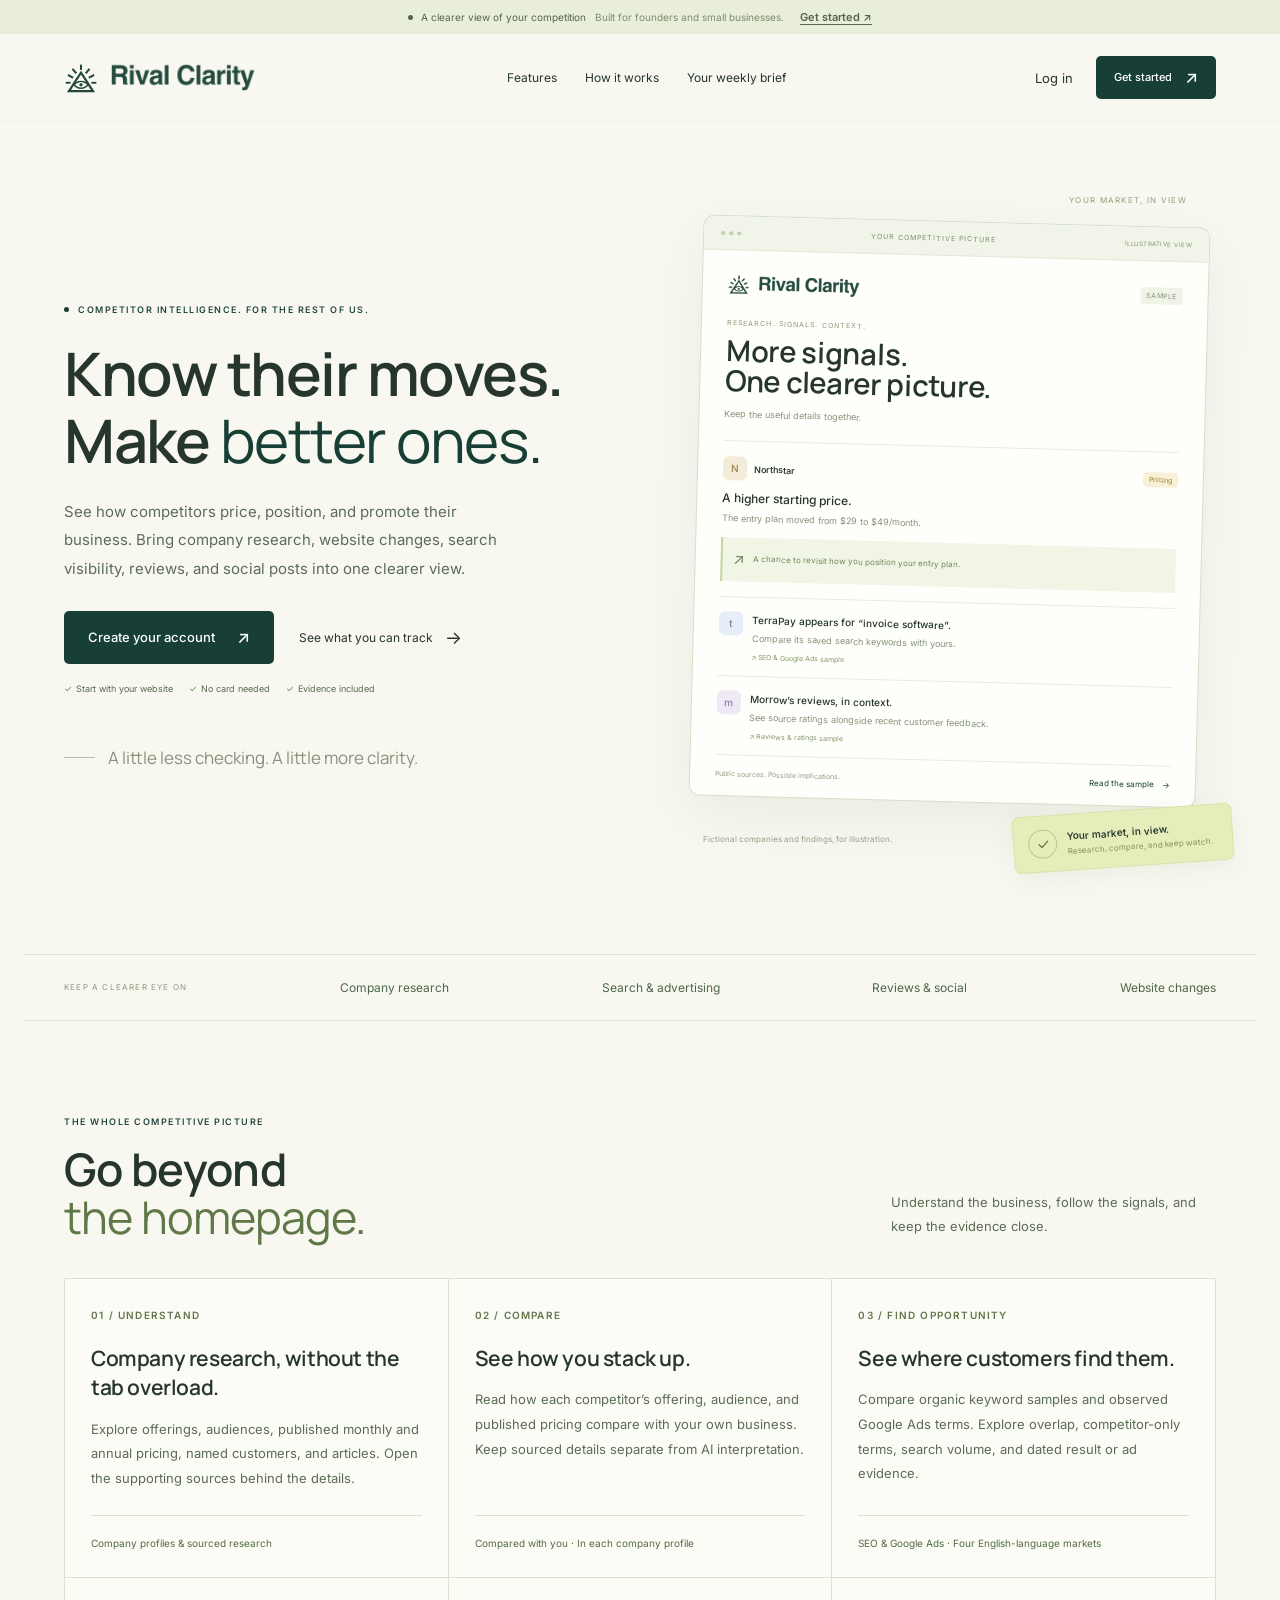
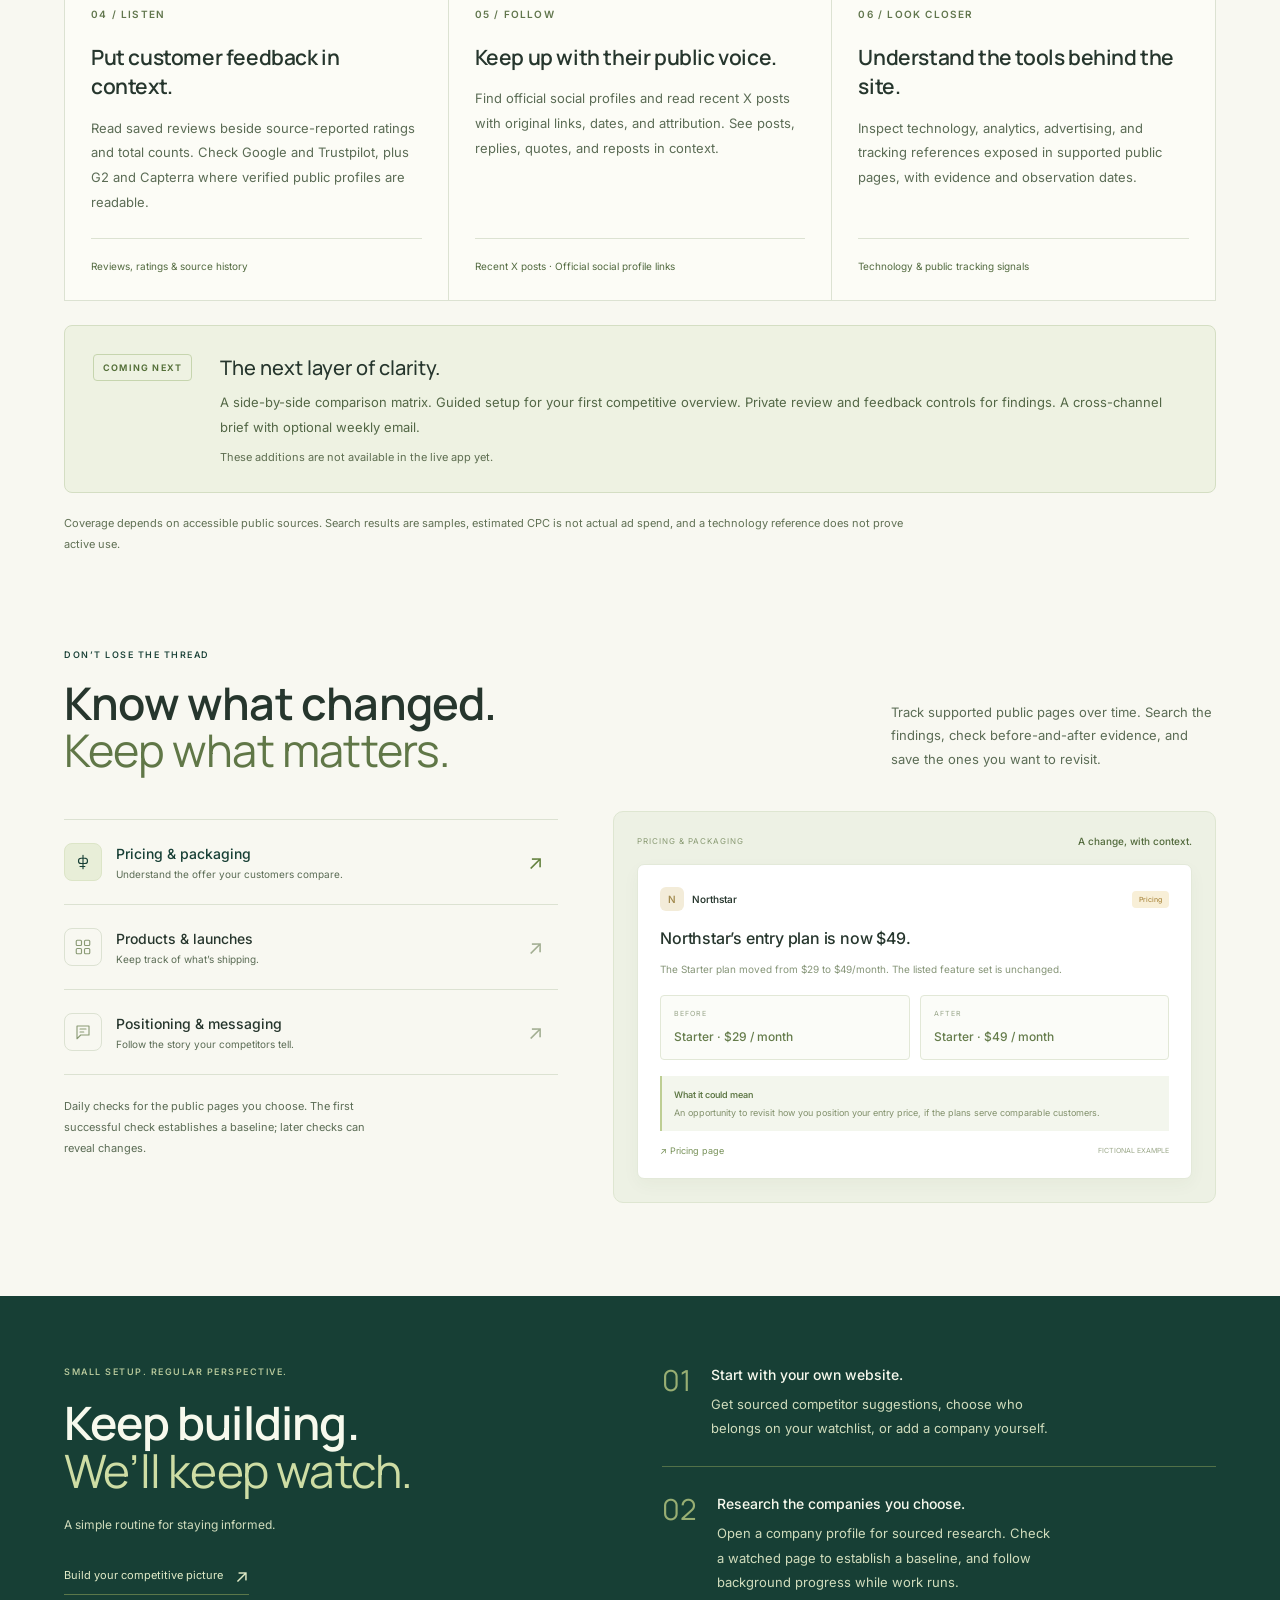
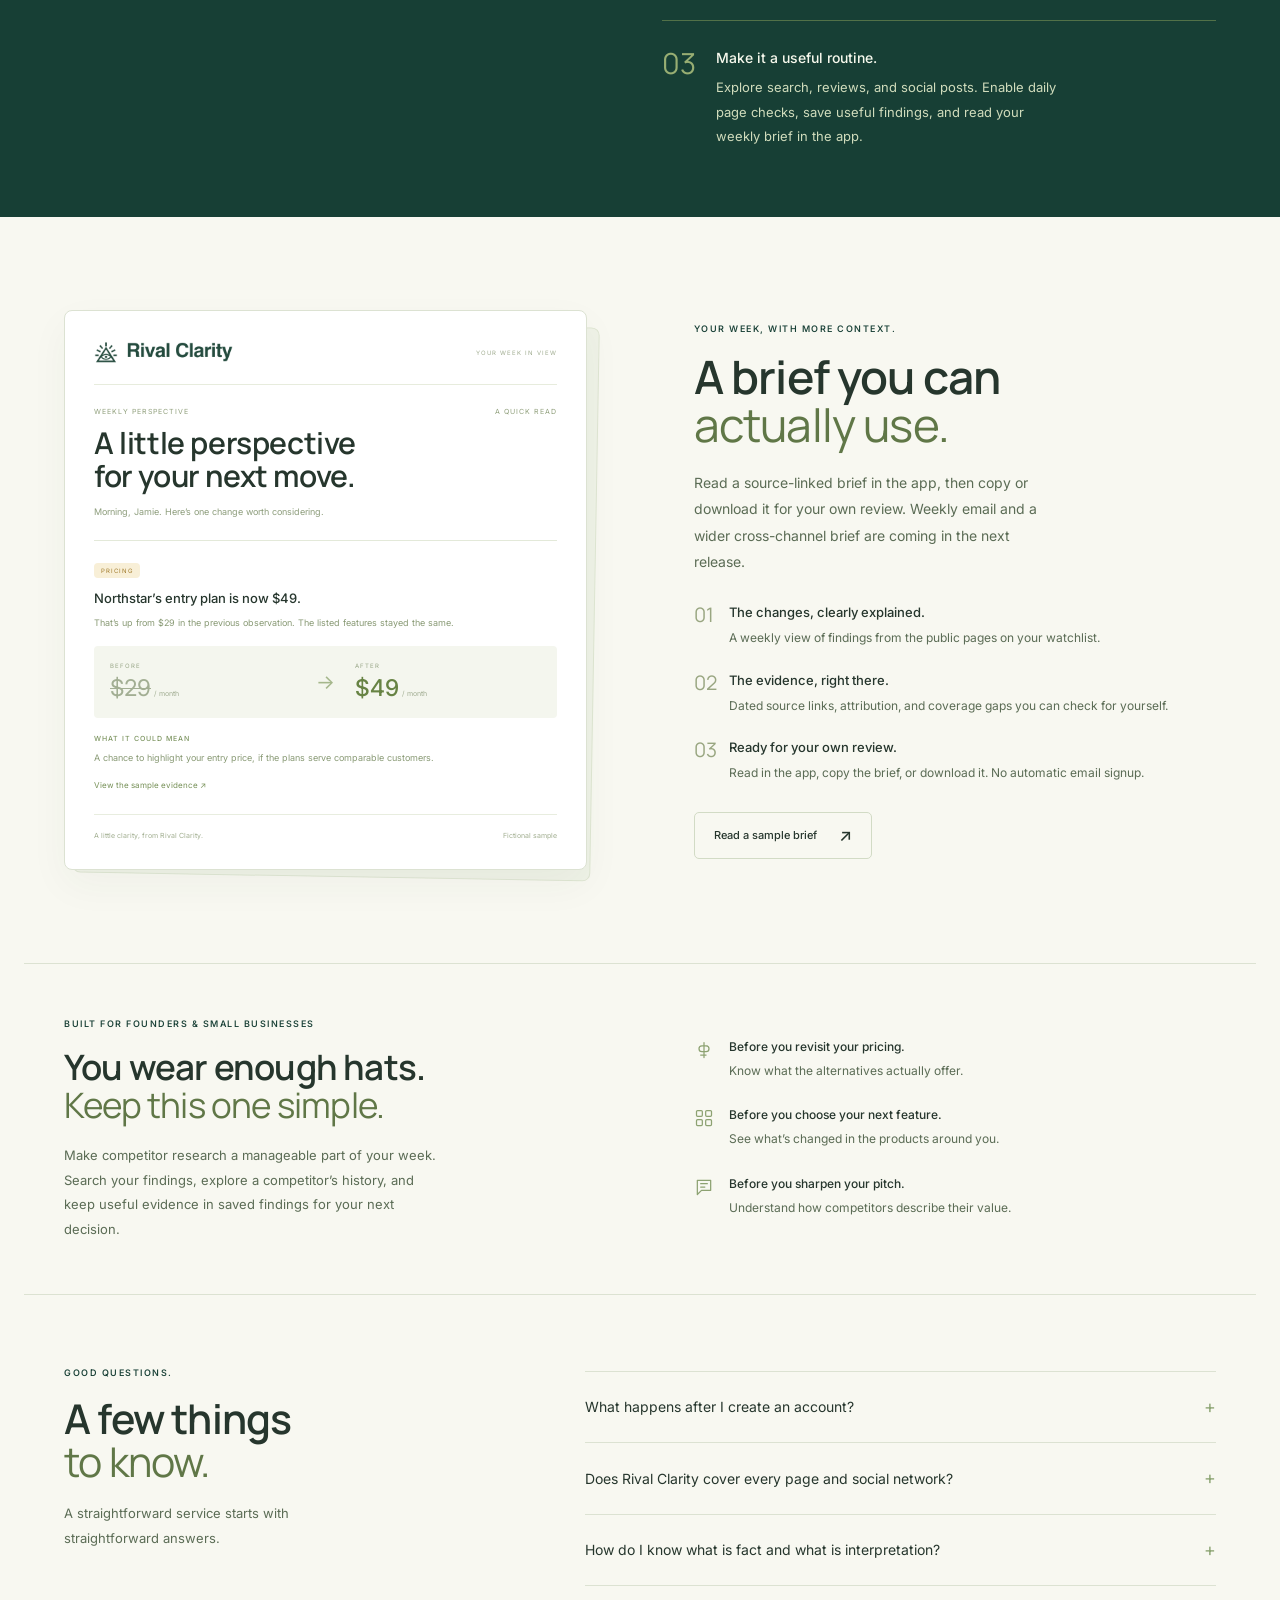
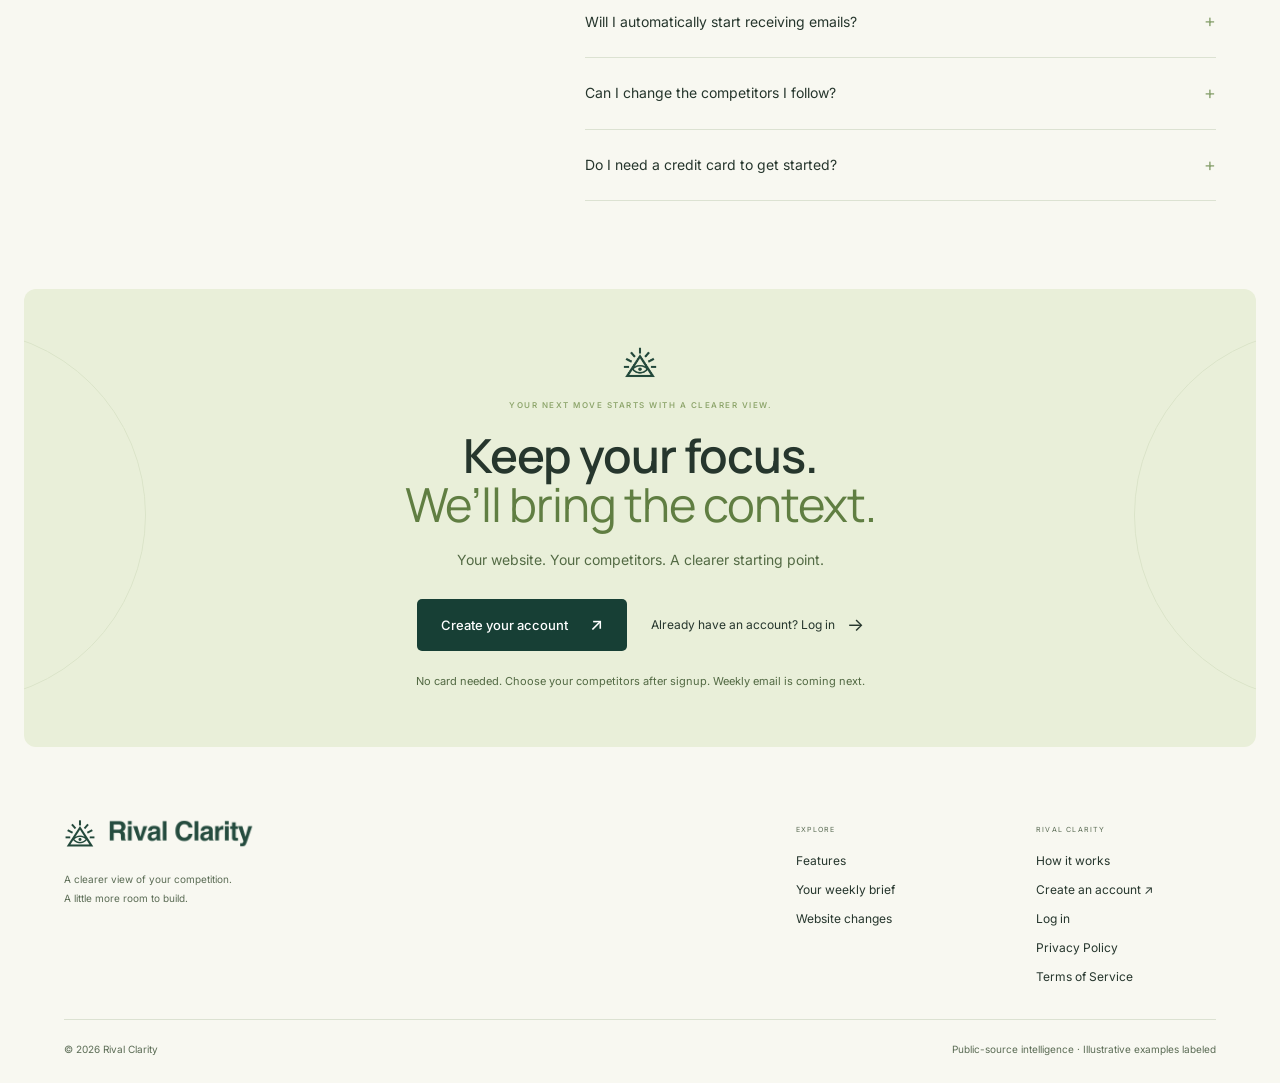
==== commit f8d435a6: "Adapt the favicon to light and dark browser themes" ====
--- a/docs/index.html
+++ b/docs/index.html
@@ -1,5 +1,5 @@
 <!DOCTYPE html>
-<html lang="en"><head><meta charset="utf-8"><meta name="viewport" content="width=device-width,initial-scale=1"><meta name="theme-color" content="#173f35"><meta name="description" content="Competitor research, website changes, SEO and Google Ads, reviews, X posts, and technology signals in one place. Get a clearer view with Rival Clarity."><title>Rival Clarity — Know their moves. Make better ones.</title><link rel="icon" href="favicon.ico" sizes="any"><link rel="icon" type="image/png" href="favicon-32x32.png" sizes="32x32"><link rel="icon" type="image/png" href="favicon-16x16.png" sizes="16x16"><link rel="apple-touch-icon" href="apple-touch-icon.png" sizes="180x180"><link rel="manifest" href="site.webmanifest"><link rel="stylesheet" href="site.css?v=20261106"></head><body>
+<html lang="en"><head><meta charset="utf-8"><meta name="viewport" content="width=device-width,initial-scale=1"><meta name="theme-color" content="#173f35"><meta name="description" content="Competitor research, website changes, SEO and Google Ads, reviews, X posts, and technology signals in one place. Get a clearer view with Rival Clarity."><title>Rival Clarity — Know their moves. Make better ones.</title><link rel="icon" href="favicon.ico" sizes="any"><link rel="icon" type="image/png" href="favicon-32x32.png" sizes="32x32"><link rel="icon" type="image/png" href="favicon-16x16.png" sizes="16x16"><link rel="icon" type="image/svg+xml" href="favicon.svg?v=20261109" sizes="any"><link rel="apple-touch-icon" href="apple-touch-icon.png" sizes="180x180"><link rel="manifest" href="site.webmanifest"><link rel="stylesheet" href="site.css?v=20261106"></head><body>
 <a class="skip-link" href="#main">Skip to content</a>
 <div class="announcement"><span class="tiny-dot"></span>A clearer view of your competition<span class="announcement-extra">Built for founders and small businesses.</span><a href="https://app.rivalclarity.com/signup">Get started <span aria-hidden="true">↗</span></a></div>
 <header class="header"><div class="container nav-inner"><a class="brand" href="#top" aria-label="Rival Clarity home"><img class="brand-icon" src="brand/rival-clarity-icon-128.png" alt="" width="34" height="34"><span><img class="brand-wordmark" src="brand/rival-clarity-modern-wordmark-320w.png" srcset="brand/rival-clarity-modern-wordmark-640w.png 2x" alt=""></span></a><nav class="nav-links" aria-label="Main navigation"><a href="#features">Features</a><a href="#how-it-works">How it works</a><a href="#sample-brief">Your weekly brief</a></nav><div class="nav-right"><a class="login-link" href="https://app.rivalclarity.com/login">Log in</a><a class="button primary nav-cta" href="https://app.rivalclarity.com/signup">Get started <span aria-hidden="true">↗</span></a><button class="menu-button" aria-label="Open menu" aria-expanded="false" aria-controls="mobile-nav" data-action="menu"><span></span><span></span></button></div></div><nav id="mobile-nav" class="mobile-nav container" aria-label="Mobile navigation" hidden><a href="#features">Features</a><a href="#how-it-works">How it works</a><a href="#sample-brief">Your weekly brief</a><a href="#changes">Website changes</a><a href="https://app.rivalclarity.com/login">Log in</a><a class="button primary" href="https://app.rivalclarity.com/signup">Create your account ↗</a></nav></header>
--- a/docs/site.css
+++ b/docs/site.css
@@ -62,3 +62,5 @@
 @media(max-width:1000px){.capability-grid{grid-template-columns:repeat(2,minmax(0,1fr))}.capability-grid article{padding:25px}.nav-links{gap:18px}.section-intro>p{position:static;max-width:600px;margin-top:20px}.coverage-strip{justify-content:center;gap:20px}}
 @media(max-width:680px){.login-link{display:none}.announcement{font-size:8px}.announcement a{font-size:9px}.capability-grid{grid-template-columns:1fr}.capability-grid article{padding:25px 22px}.capability-grid h3{font-size:21px}.capability-grid p{font-size:14px}.capability-number{margin-bottom:15px}.capability-detail{font-size:11px}.capabilities{padding-bottom:20px}.coverage-strip>div{font-size:11px}.coverage-strip>div:last-child{width:auto}.hero-description{font-size:14px}.hero-assurances{font-size:9px;gap:12px}.feature-section{padding-top:35px}.how-steps p{font-size:13px}.section-description{font-size:14px}.benefit-list p{font-size:13px}.founder-copy>p{font-size:13px}.faq-section{padding-top:42px}.faqs summary{font-size:14px}.faqs details p{font-size:13px}.cta-actions{flex-direction:column;gap:20px}.cta-actions .text-link{font-size:12px}.cta-fine{font-size:10px}.footer-top nav{font-size:12px}.demo-transition{padding-top:35px}.demo-transition .eyebrow{margin-top:45px}.demo-transition .cta-actions{align-items:flex-start}.demo-transition>p{font-size:15px}}
 .next-release{display:flex;align-items:flex-start;gap:28px;padding:28px;margin-top:24px;border:1px solid #d4dec3;border-radius:8px;background:#eef2e2}.release-label{font-size:9px;letter-spacing:1.2px;font-weight:650;color:#546f38;white-space:nowrap;padding:7px 9px;border:1px solid #c6d5ae;border-radius:4px}.next-release h3{font-family:var(--display);font-size:20px;margin-bottom:9px}.next-release p{font-size:13px;color:#536746;line-height:1.9}.next-release div>span{display:block;font-size:11px;color:#5e6e51;margin-top:10px}@media(max-width:680px){.next-release{flex-direction:column;padding:23px;gap:15px}}
+/* Keep the floating caption clear of the sample-brief control. */
+.hero-visual{margin-bottom:38px}.floating-note{bottom:-36px}
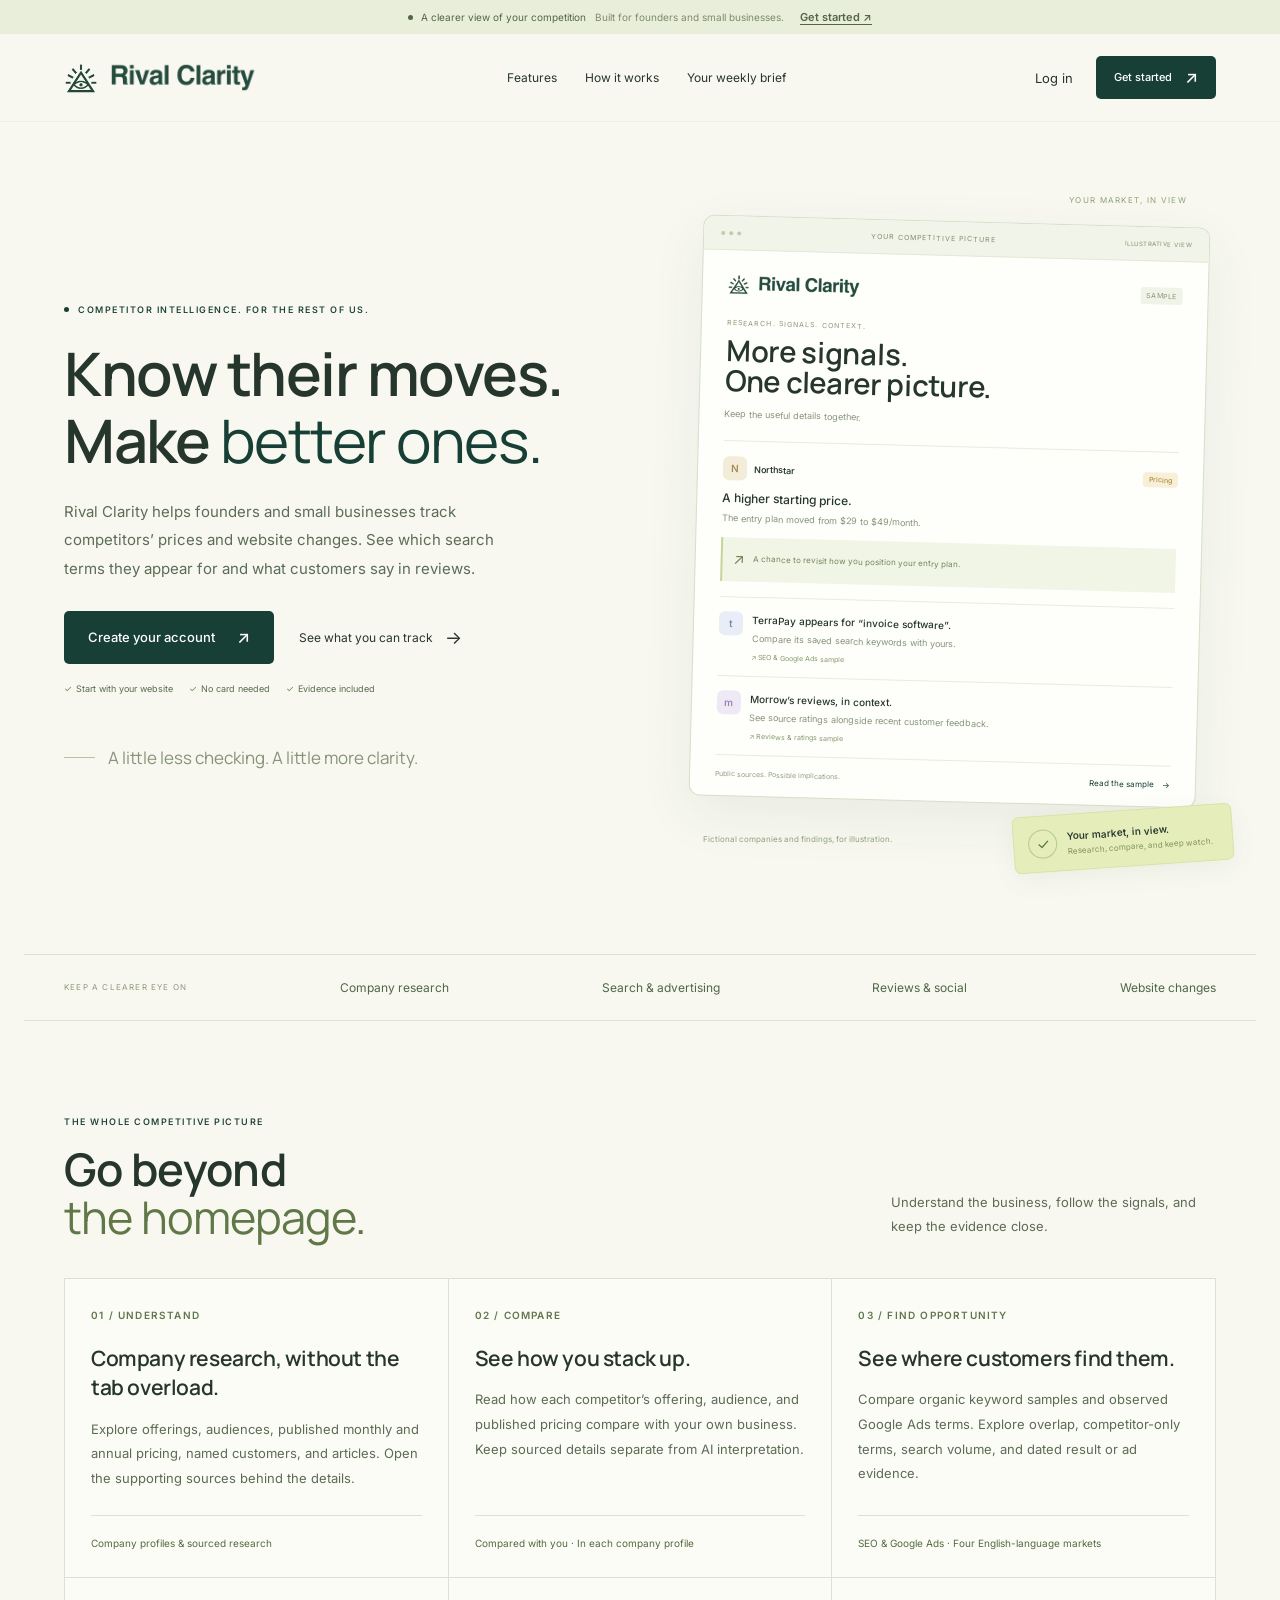
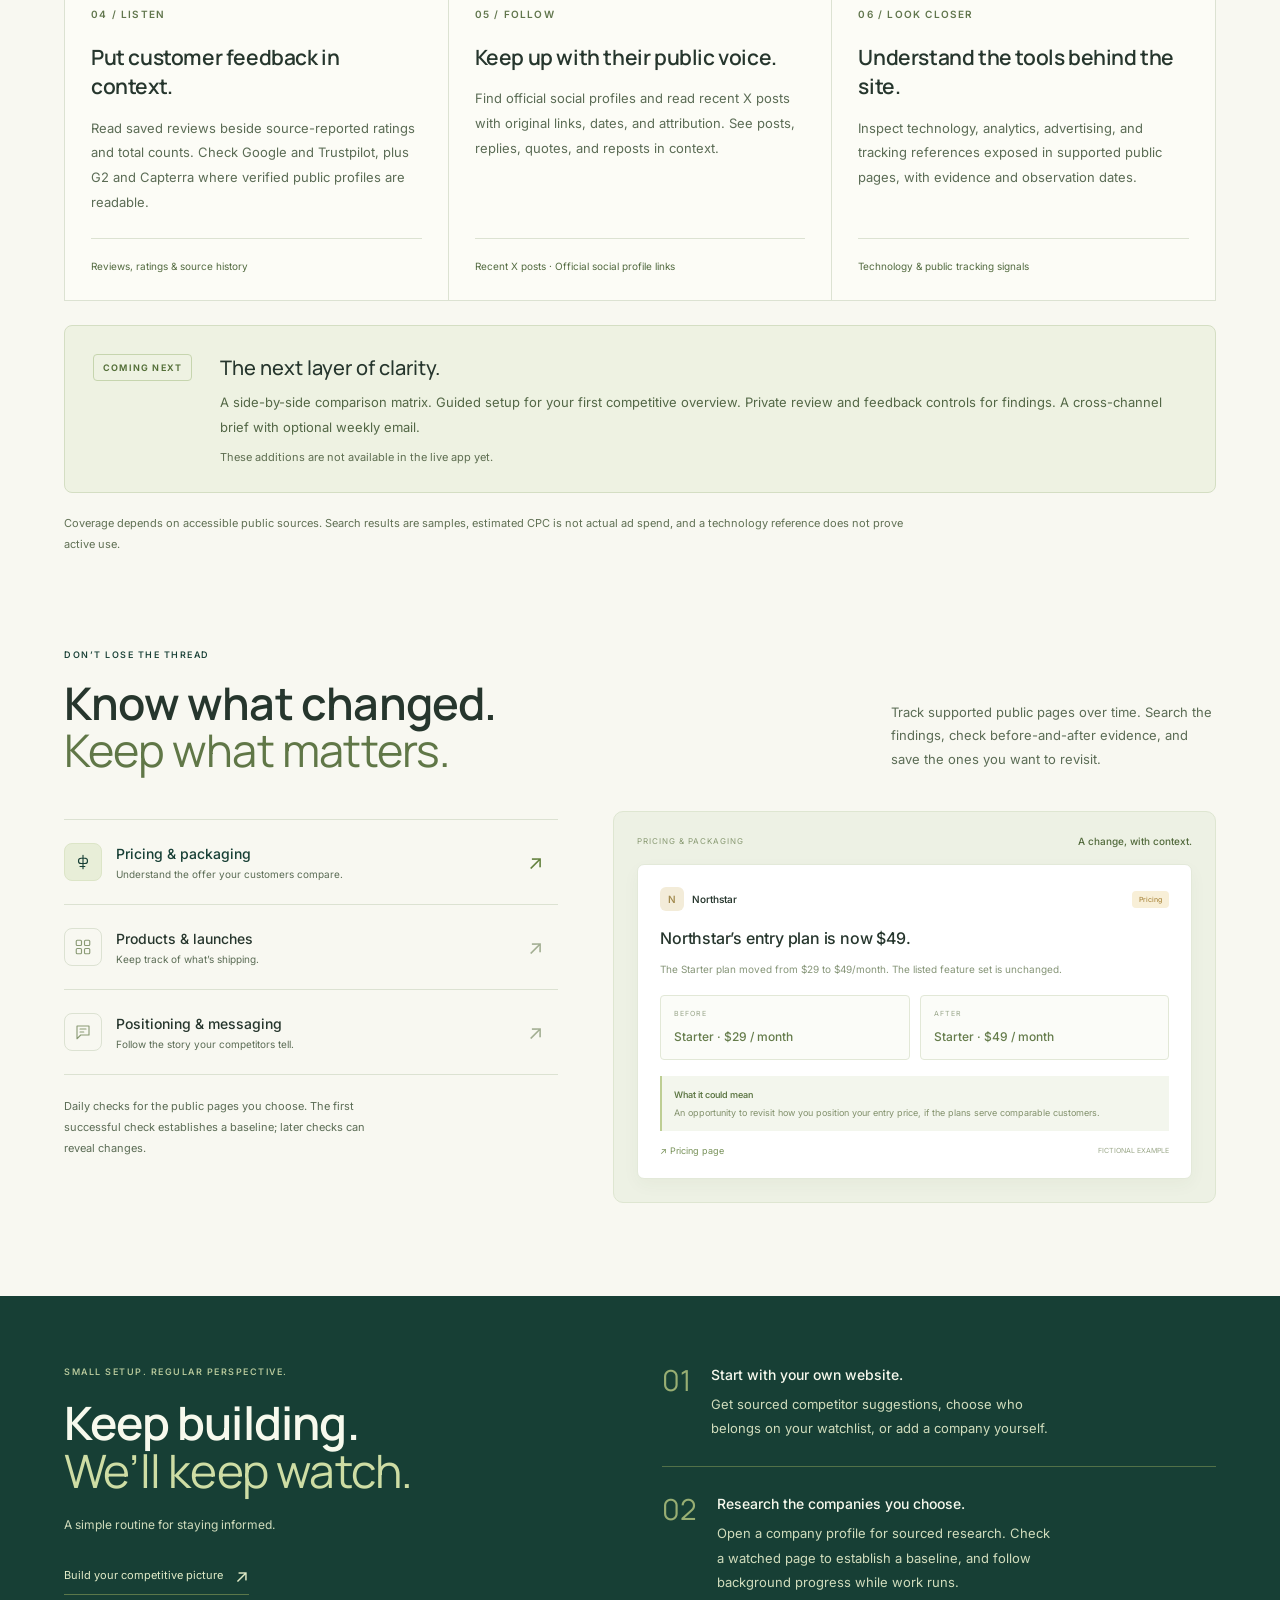
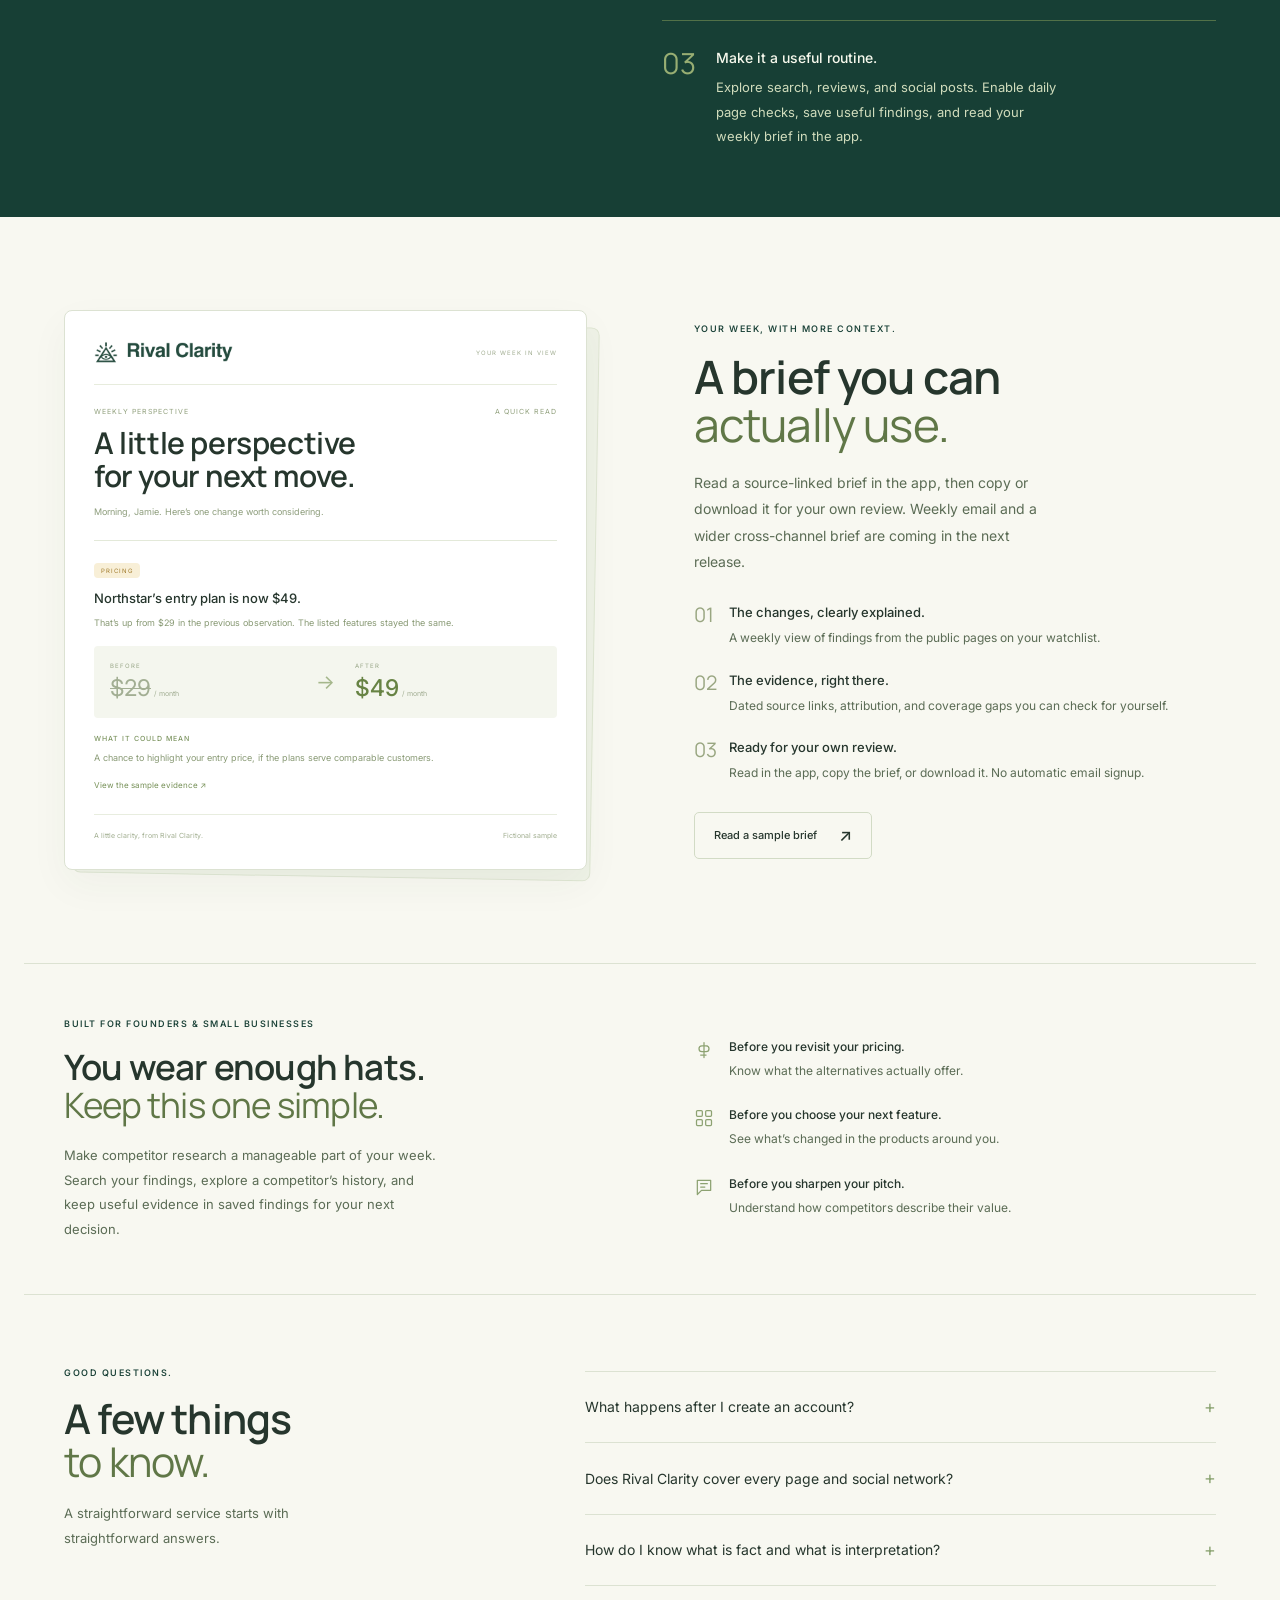
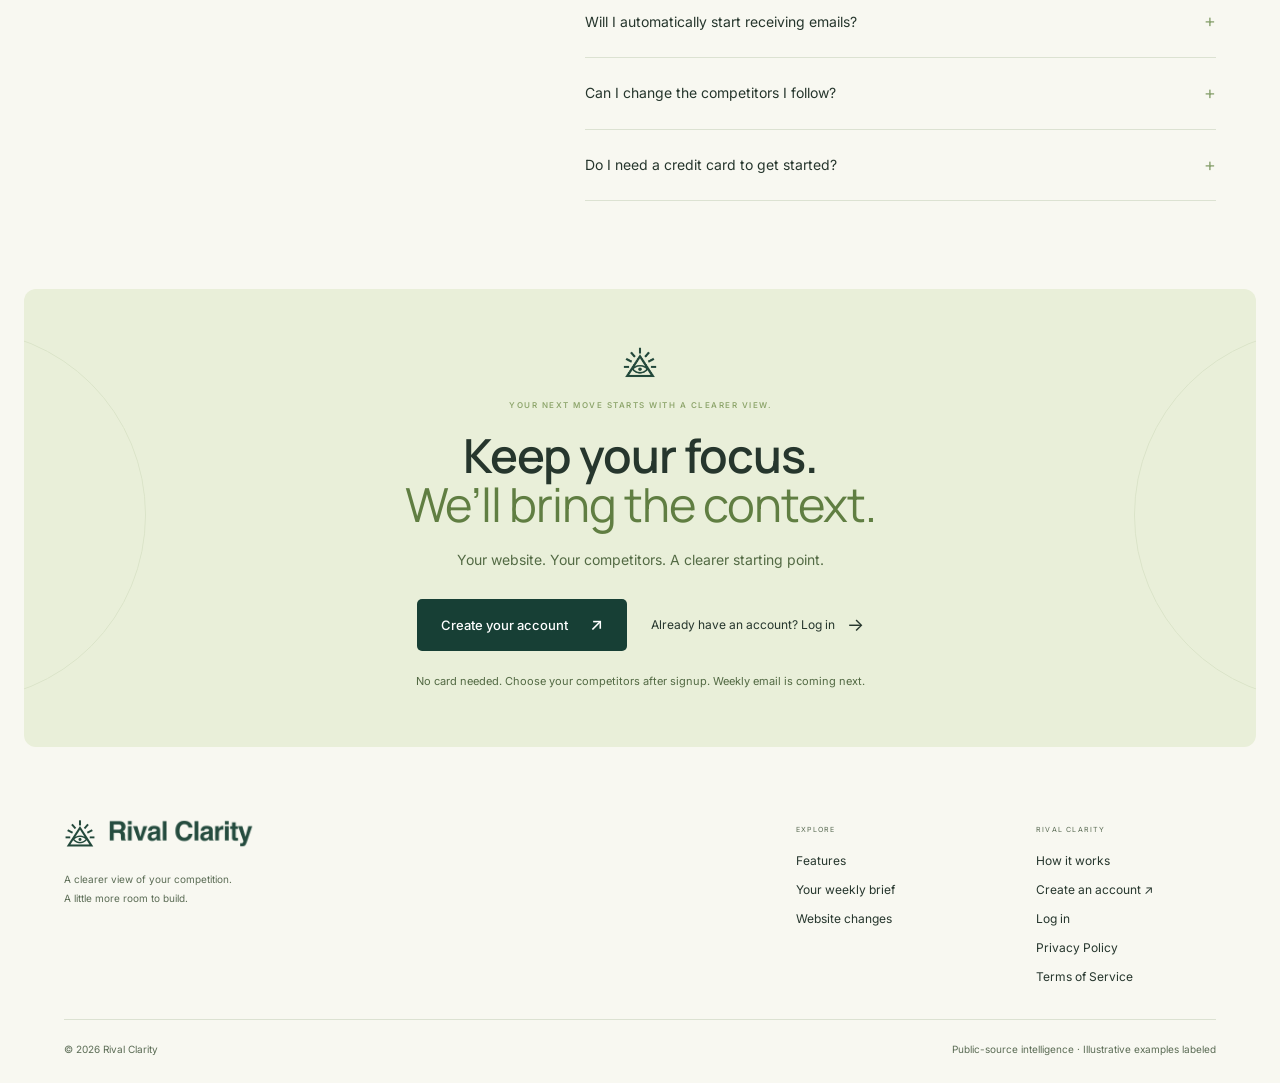
==== commit 235e9307: "Identify Rival Clarity in search and publish the marketing sitemap" ====
--- a/docs/index.html
+++ b/docs/index.html
@@ -1,9 +1,45 @@
 <!DOCTYPE html>
-<html lang="en"><head><meta charset="utf-8"><meta name="viewport" content="width=device-width,initial-scale=1"><meta name="theme-color" content="#173f35"><meta name="description" content="Competitor research, website changes, SEO and Google Ads, reviews, X posts, and technology signals in one place. Get a clearer view with Rival Clarity."><title>Rival Clarity — Know their moves. Make better ones.</title><link rel="icon" href="favicon.ico" sizes="any"><link rel="icon" type="image/png" href="favicon-32x32.png" sizes="32x32"><link rel="icon" type="image/png" href="favicon-16x16.png" sizes="16x16"><link rel="icon" type="image/svg+xml" href="favicon.svg?v=20261109" sizes="any"><link rel="apple-touch-icon" href="apple-touch-icon.png" sizes="180x180"><link rel="manifest" href="site.webmanifest"><link rel="stylesheet" href="site.css?v=20261106"></head><body>
+<html lang="en"><head>
+<meta charset="utf-8">
+<meta name="viewport" content="width=device-width,initial-scale=1">
+<meta name="theme-color" content="#173f35">
+<title>Rival Clarity | Competitor Monitoring for Small Businesses</title>
+<meta name="description" content="Rival Clarity helps founders and small businesses track competitor pricing and website changes, compare search visibility and reviews, and read a weekly brief.">
+<link rel="canonical" href="https://rivalclarity.com/">
+<meta property="og:type" content="website">
+<meta property="og:site_name" content="Rival Clarity">
+<meta property="og:url" content="https://rivalclarity.com/">
+<meta property="og:title" content="Rival Clarity | Competitor Monitoring for Small Businesses">
+<meta property="og:description" content="Track competitors’ pricing, website changes, search visibility, and reviews with Rival Clarity.">
+<meta property="og:image" content="https://rivalclarity.com/brand/rival-clarity-icon-512.png">
+<meta property="og:image:alt" content="Rival Clarity logo">
+<script type="application/ld+json">
+{
+  "@context": "https://schema.org",
+  "@graph": [
+    {
+      "@type": "WebSite",
+      "@id": "https://rivalclarity.com/#website",
+      "name": "Rival Clarity",
+      "url": "https://rivalclarity.com/",
+      "publisher": { "@id": "https://rivalclarity.com/#organization" }
+    },
+    {
+      "@type": "Organization",
+      "@id": "https://rivalclarity.com/#organization",
+      "name": "Rival Clarity",
+      "url": "https://rivalclarity.com/",
+      "logo": "https://rivalclarity.com/brand/rival-clarity-icon-512.png",
+      "sameAs": ["https://github.com/Rival-Clarity"]
+    }
+  ]
+}
+</script>
+<link rel="icon" href="favicon.ico" sizes="any"><link rel="icon" type="image/png" href="favicon-32x32.png" sizes="32x32"><link rel="icon" type="image/png" href="favicon-16x16.png" sizes="16x16"><link rel="icon" type="image/svg+xml" href="favicon.svg?v=20261109" sizes="any"><link rel="apple-touch-icon" href="apple-touch-icon.png" sizes="180x180"><link rel="manifest" href="site.webmanifest"><link rel="stylesheet" href="site.css?v=20261106"></head><body>
 <a class="skip-link" href="#main">Skip to content</a>
 <div class="announcement"><span class="tiny-dot"></span>A clearer view of your competition<span class="announcement-extra">Built for founders and small businesses.</span><a href="https://app.rivalclarity.com/signup">Get started <span aria-hidden="true">↗</span></a></div>
 <header class="header"><div class="container nav-inner"><a class="brand" href="#top" aria-label="Rival Clarity home"><img class="brand-icon" src="brand/rival-clarity-icon-128.png" alt="" width="34" height="34"><span><img class="brand-wordmark" src="brand/rival-clarity-modern-wordmark-320w.png" srcset="brand/rival-clarity-modern-wordmark-640w.png 2x" alt=""></span></a><nav class="nav-links" aria-label="Main navigation"><a href="#features">Features</a><a href="#how-it-works">How it works</a><a href="#sample-brief">Your weekly brief</a></nav><div class="nav-right"><a class="login-link" href="https://app.rivalclarity.com/login">Log in</a><a class="button primary nav-cta" href="https://app.rivalclarity.com/signup">Get started <span aria-hidden="true">↗</span></a><button class="menu-button" aria-label="Open menu" aria-expanded="false" aria-controls="mobile-nav" data-action="menu"><span></span><span></span></button></div></div><nav id="mobile-nav" class="mobile-nav container" aria-label="Mobile navigation" hidden><a href="#features">Features</a><a href="#how-it-works">How it works</a><a href="#sample-brief">Your weekly brief</a><a href="#changes">Website changes</a><a href="https://app.rivalclarity.com/login">Log in</a><a class="button primary" href="https://app.rivalclarity.com/signup">Create your account ↗</a></nav></header>
-<main id="main"><section class="hero container" id="top"><div class="hero-copy"><div class="eyebrow"><span class="tiny-dot"></span> COMPETITOR INTELLIGENCE. FOR THE REST OF US.</div><h1>Know their moves.<br>Make <em>better ones.</em></h1><p class="hero-description">See how competitors price, position, and promote their business. Bring company research, website changes, search visibility, reviews, and social posts into one clearer view.</p><div class="hero-actions"><a class="button primary large" href="https://app.rivalclarity.com/signup">Create your account <span aria-hidden="true">↗</span></a><a class="text-link" href="#features">See what you can track <span aria-hidden="true">→</span></a></div><div class="hero-assurances"><span><i>✓</i>Start with your website</span><span><i>✓</i>No card needed</span><span><i>✓</i>Evidence included</span></div><div class="hero-note"><span class="line"></span>A little less checking. A little more clarity.</div></div><div class="hero-visual" aria-label="Illustrative competitor intelligence overview"><div class="visual-grid"></div><div class="orbit-label">YOUR MARKET, IN VIEW</div><div class="inbox-card"><div class="inbox-chrome"><span class="chrome-dots"><i></i><i></i><i></i></span><span>YOUR COMPETITIVE PICTURE</span><span class="read-time">ILLUSTRATIVE VIEW</span></div><div class="email-preview"><div class="email-brand"><img src="brand/rival-clarity-icon-128.png" alt=""><img class="brand-wordmark" src="brand/rival-clarity-modern-wordmark-320w.png" alt="Rival Clarity"><span>SAMPLE</span></div><div class="email-kicker">RESEARCH. SIGNALS. CONTEXT.</div><h2>More signals.<br>One clearer picture.</h2><p class="email-intro">Keep the useful details together.</p><div class="email-item"><div class="email-item-top"><span class="company-mark yellow">N</span><strong>Northstar</strong><span class="pill amber">Pricing</span></div><h3>A higher starting price.</h3><p>The entry plan moved from $29 to $49/month.</p><div class="email-takeaway"><span>↗</span><span>A chance to revisit how you position your entry plan.</span></div></div><div class="email-item compact"><span class="company-mark blue">t</span><div><strong>TerraPay appears for “invoice software”.</strong><p>Compare its saved search keywords with yours.</p><span class="email-source">↗ SEO &amp; Google Ads sample</span></div></div><div class="email-item compact"><span class="company-mark purple">m</span><div><strong>Morrow’s reviews, in context.</strong><p>See source ratings alongside recent customer feedback.</p><span class="email-source">↗ Reviews &amp; ratings sample</span></div></div><div class="email-bottom"><span>Public sources. Possible implications.</span><button data-action="brief">Read the sample <span>→</span></button></div></div></div><div class="floating-note"><span class="note-icon">✓</span><div><b>Your market, in view.</b><span>Research, compare, and keep watch.</span></div></div><span class="sample-disclosure">Fictional companies and findings, for illustration.</span></div></section>
+<main id="main"><section class="hero container" id="top"><div class="hero-copy"><div class="eyebrow"><span class="tiny-dot"></span> COMPETITOR INTELLIGENCE. FOR THE REST OF US.</div><h1>Know their moves.<br>Make <em>better ones.</em></h1><p class="hero-description">Rival Clarity helps founders and small businesses track competitors’ prices and website changes. See which search terms they appear for and what customers say in reviews.</p><div class="hero-actions"><a class="button primary large" href="https://app.rivalclarity.com/signup">Create your account <span aria-hidden="true">↗</span></a><a class="text-link" href="#features">See what you can track <span aria-hidden="true">→</span></a></div><div class="hero-assurances"><span><i>✓</i>Start with your website</span><span><i>✓</i>No card needed</span><span><i>✓</i>Evidence included</span></div><div class="hero-note"><span class="line"></span>A little less checking. A little more clarity.</div></div><div class="hero-visual" aria-label="Illustrative competitor intelligence overview"><div class="visual-grid"></div><div class="orbit-label">YOUR MARKET, IN VIEW</div><div class="inbox-card"><div class="inbox-chrome"><span class="chrome-dots"><i></i><i></i><i></i></span><span>YOUR COMPETITIVE PICTURE</span><span class="read-time">ILLUSTRATIVE VIEW</span></div><div class="email-preview"><div class="email-brand"><img src="brand/rival-clarity-icon-128.png" alt=""><img class="brand-wordmark" src="brand/rival-clarity-modern-wordmark-320w.png" alt="Rival Clarity"><span>SAMPLE</span></div><div class="email-kicker">RESEARCH. SIGNALS. CONTEXT.</div><h2>More signals.<br>One clearer picture.</h2><p class="email-intro">Keep the useful details together.</p><div class="email-item"><div class="email-item-top"><span class="company-mark yellow">N</span><strong>Northstar</strong><span class="pill amber">Pricing</span></div><h3>A higher starting price.</h3><p>The entry plan moved from $29 to $49/month.</p><div class="email-takeaway"><span>↗</span><span>A chance to revisit how you position your entry plan.</span></div></div><div class="email-item compact"><span class="company-mark blue">t</span><div><strong>TerraPay appears for “invoice software”.</strong><p>Compare its saved search keywords with yours.</p><span class="email-source">↗ SEO &amp; Google Ads sample</span></div></div><div class="email-item compact"><span class="company-mark purple">m</span><div><strong>Morrow’s reviews, in context.</strong><p>See source ratings alongside recent customer feedback.</p><span class="email-source">↗ Reviews &amp; ratings sample</span></div></div><div class="email-bottom"><span>Public sources. Possible implications.</span><button data-action="brief">Read the sample <span>→</span></button></div></div></div><div class="floating-note"><span class="note-icon">✓</span><div><b>Your market, in view.</b><span>Research, compare, and keep watch.</span></div></div><span class="sample-disclosure">Fictional companies and findings, for illustration.</span></div></section>
 <section class="coverage-strip container" aria-label="Coverage"><p>KEEP A CLEARER EYE ON</p><div>Company research</div><div>Search &amp; advertising</div><div>Reviews &amp; social</div><div>Website changes</div></section>
 <section class="capabilities section container" id="features"><div class="section-intro"><div class="eyebrow">THE WHOLE COMPETITIVE PICTURE</div><h2>Go beyond<br><em>the homepage.</em></h2><p>Understand the business, follow the signals, and keep the evidence close.</p></div><div class="capability-grid">
 <article><span class="capability-number">01 / UNDERSTAND</span><h3>Company research, without the tab overload.</h3><p>Explore offerings, audiences, published monthly and annual pricing, named customers, and articles. Open the supporting sources behind the details.</p><span class="capability-detail">Company profiles &amp; sourced research</span></article>
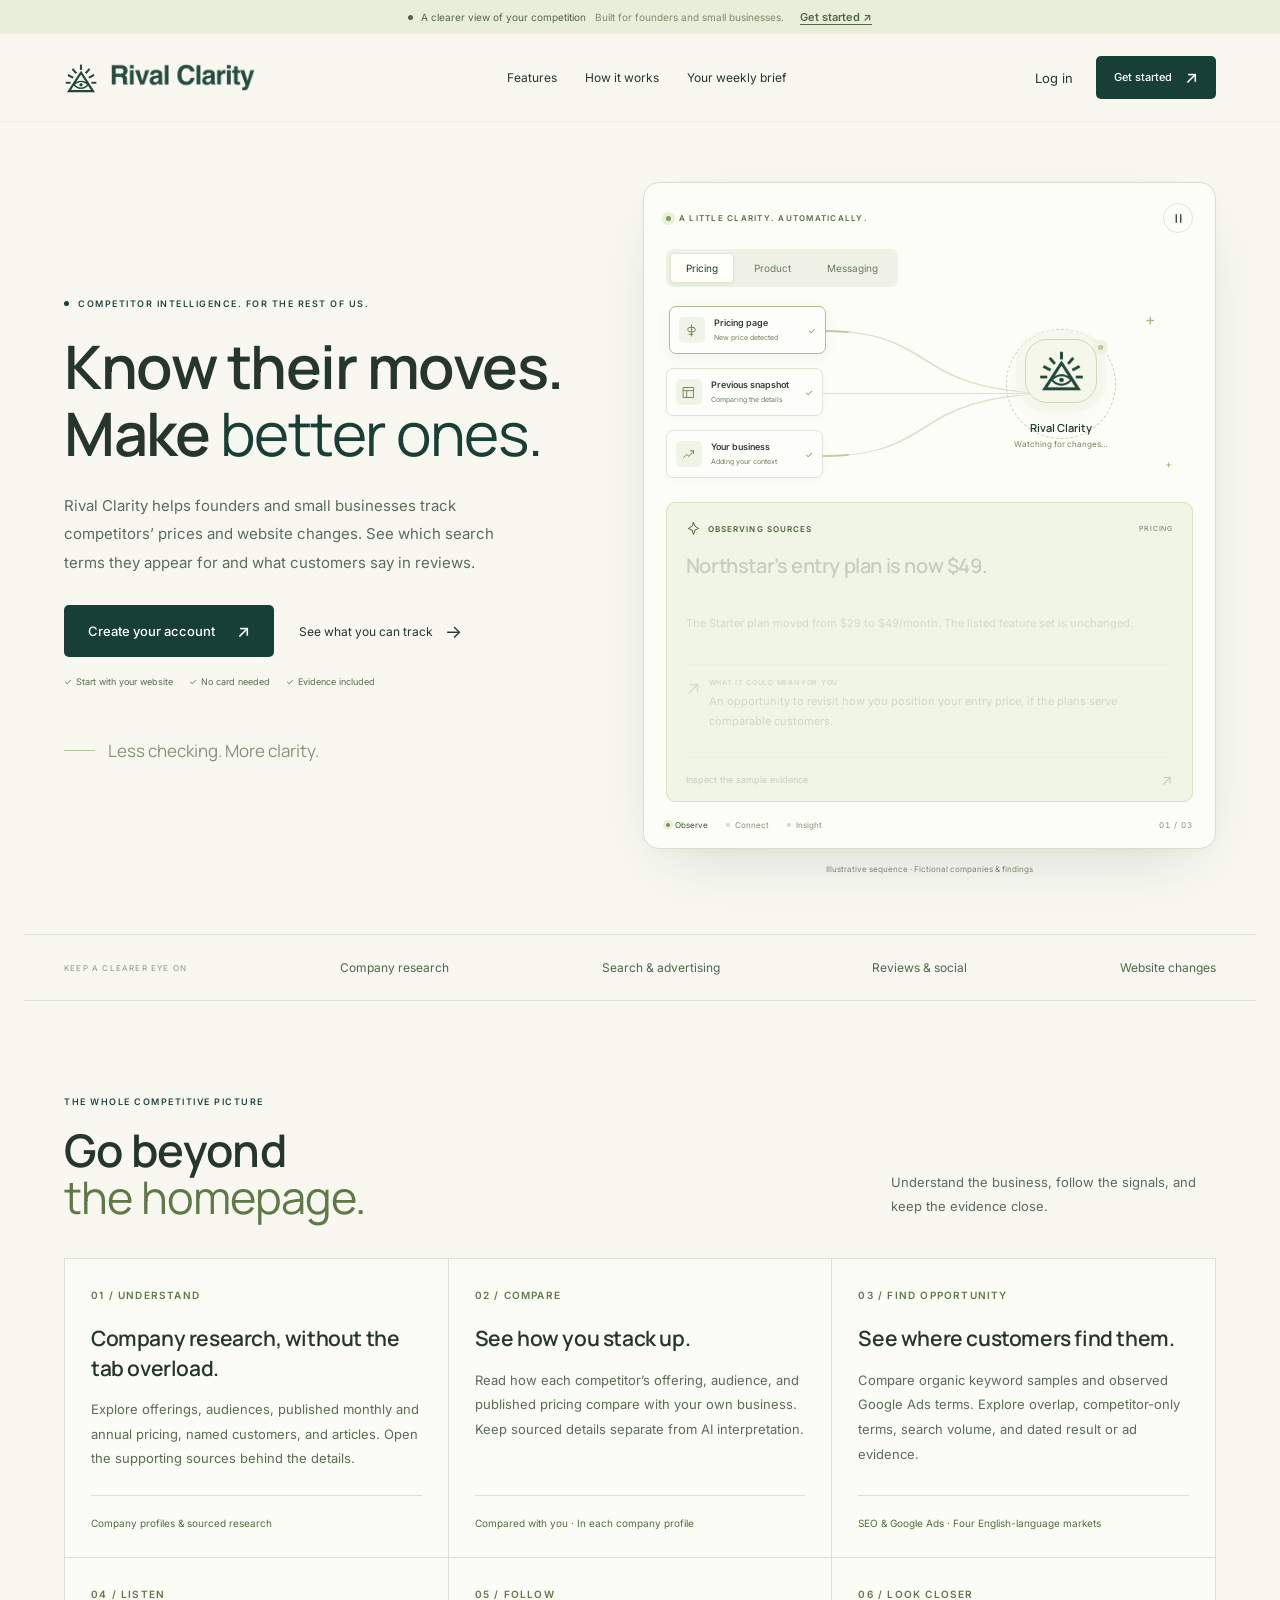
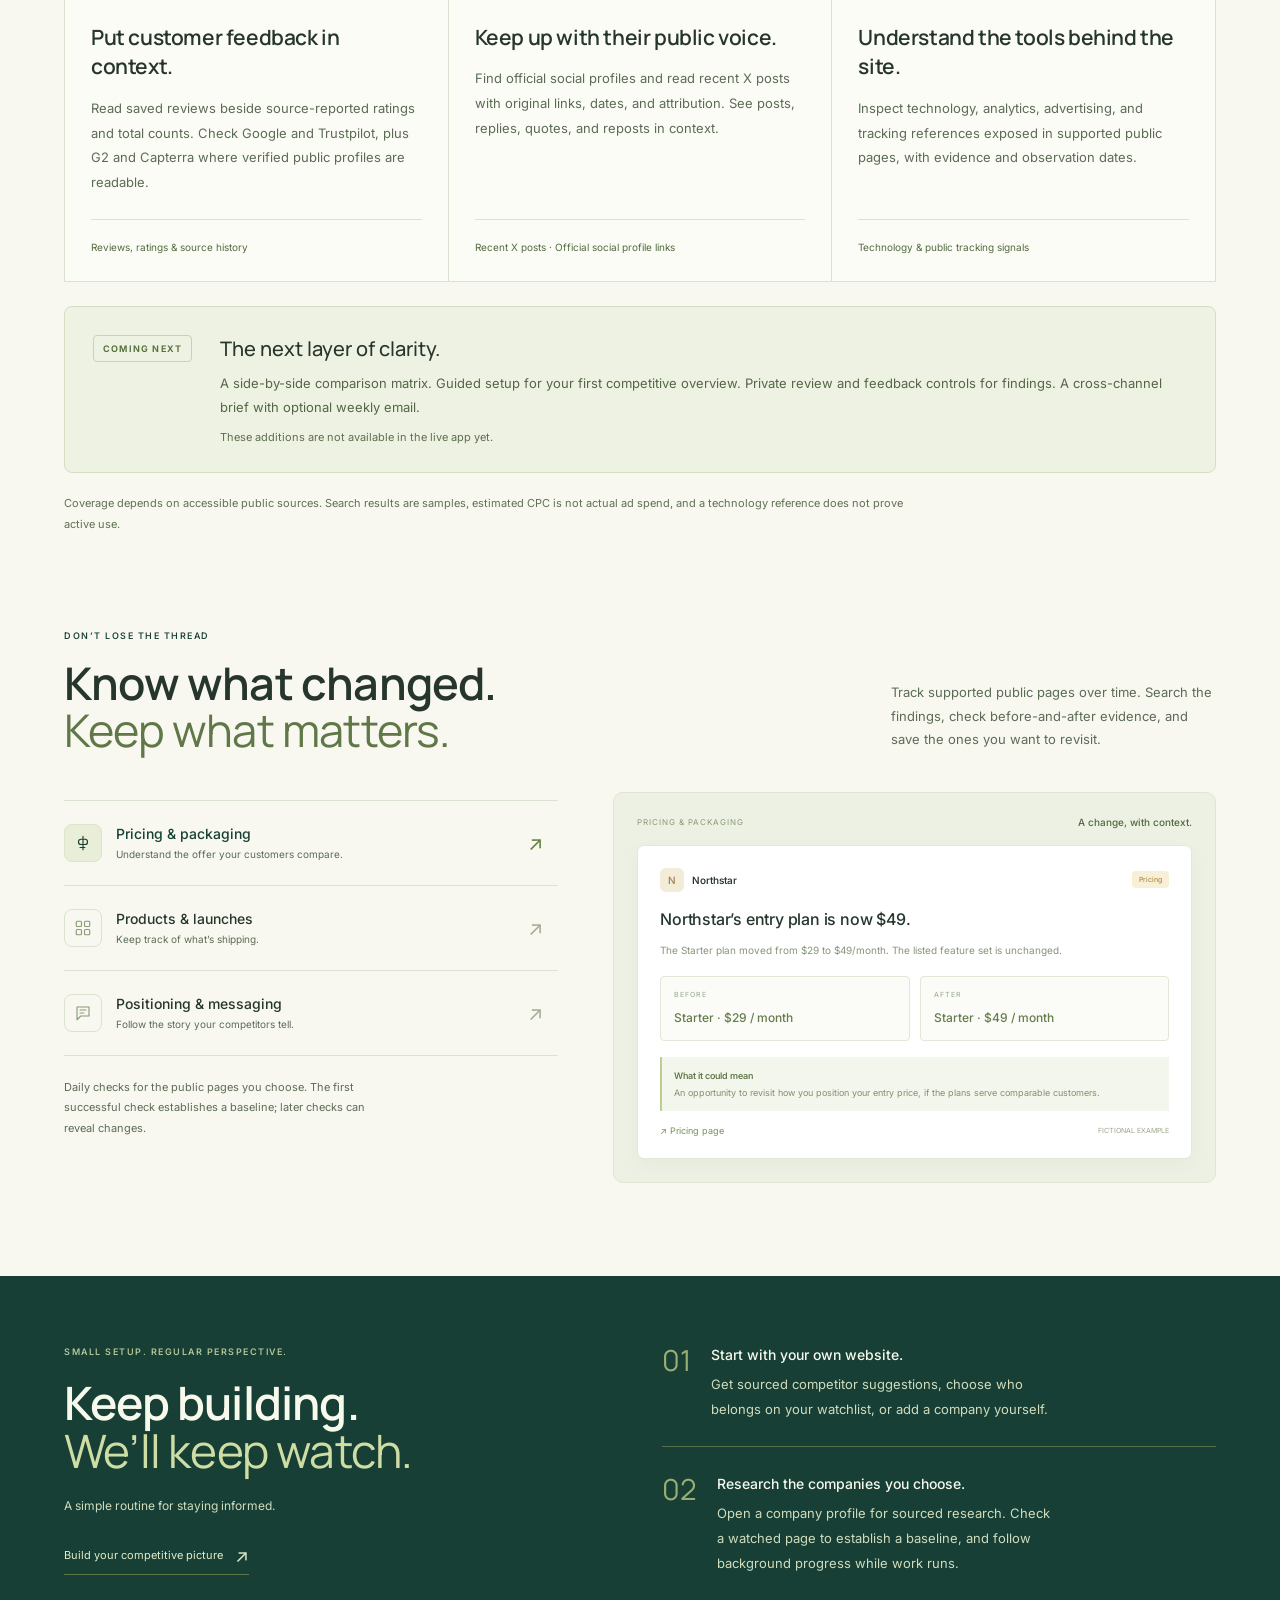
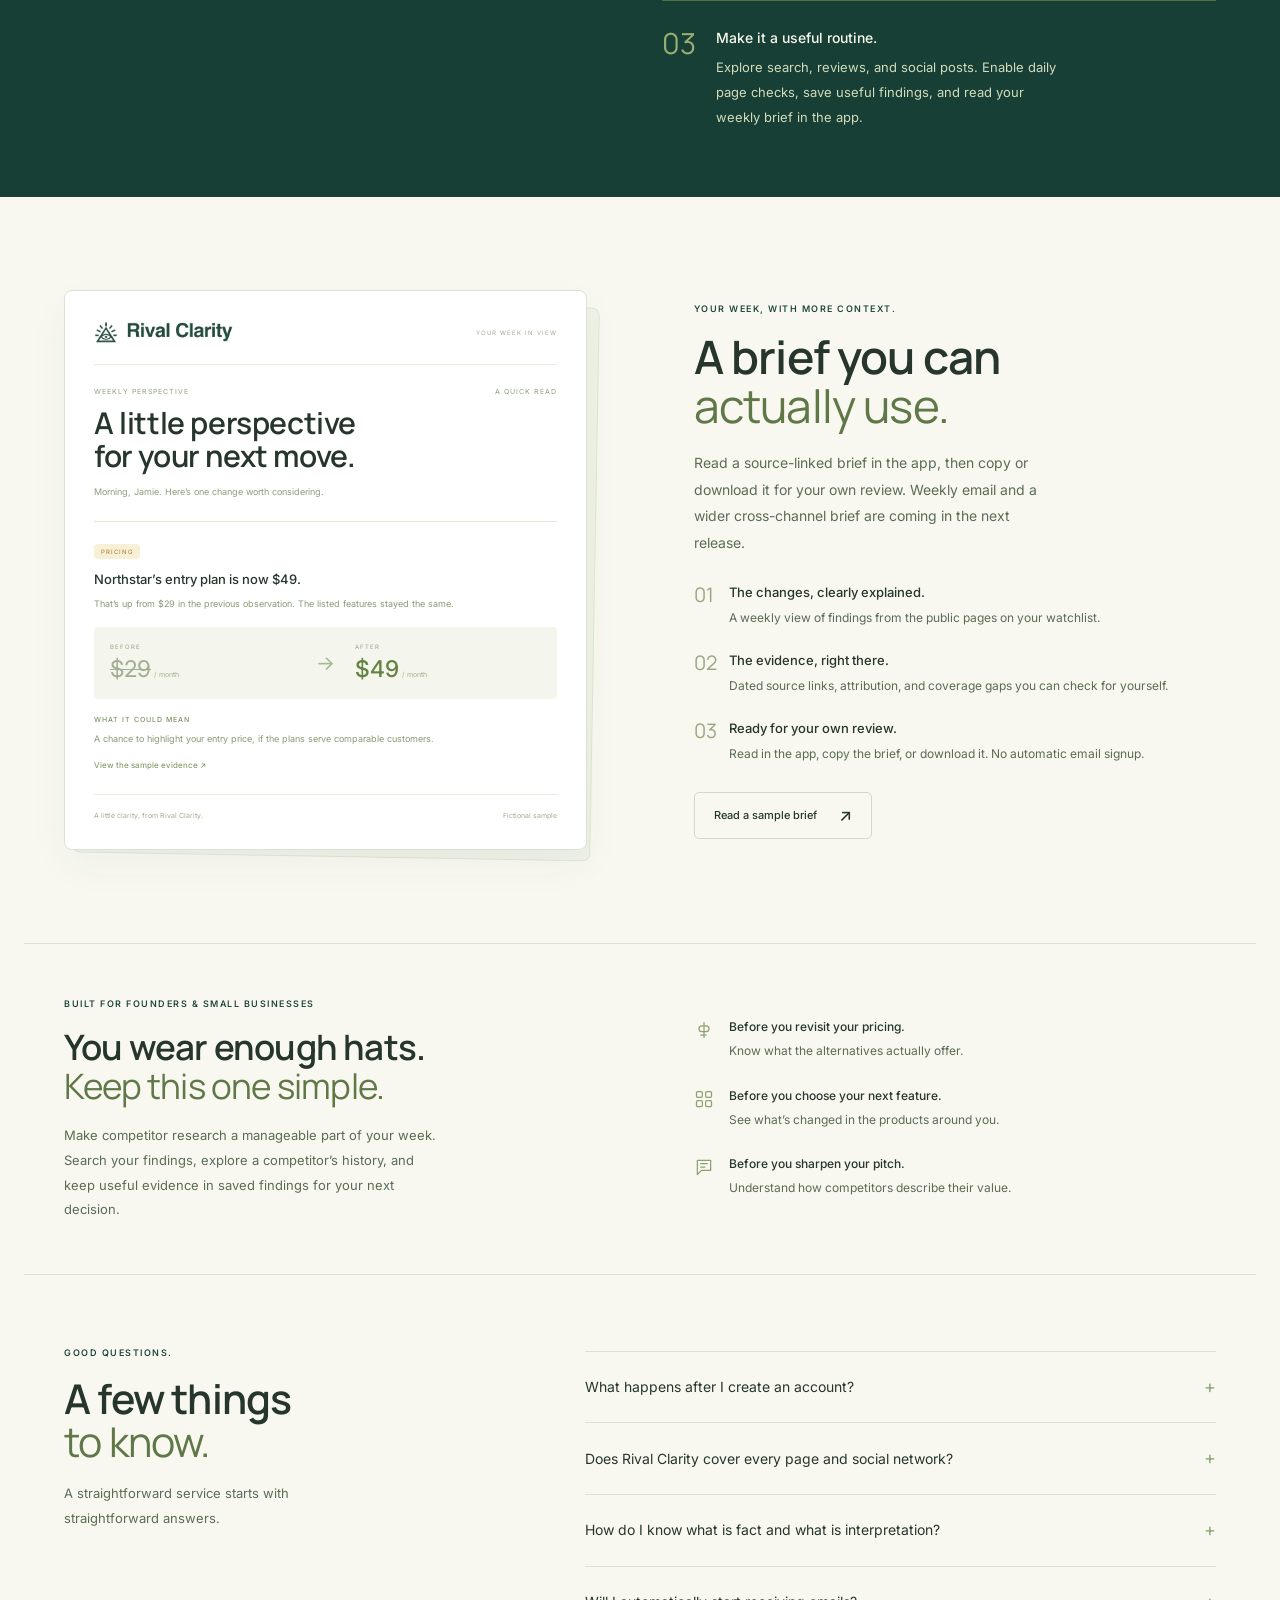
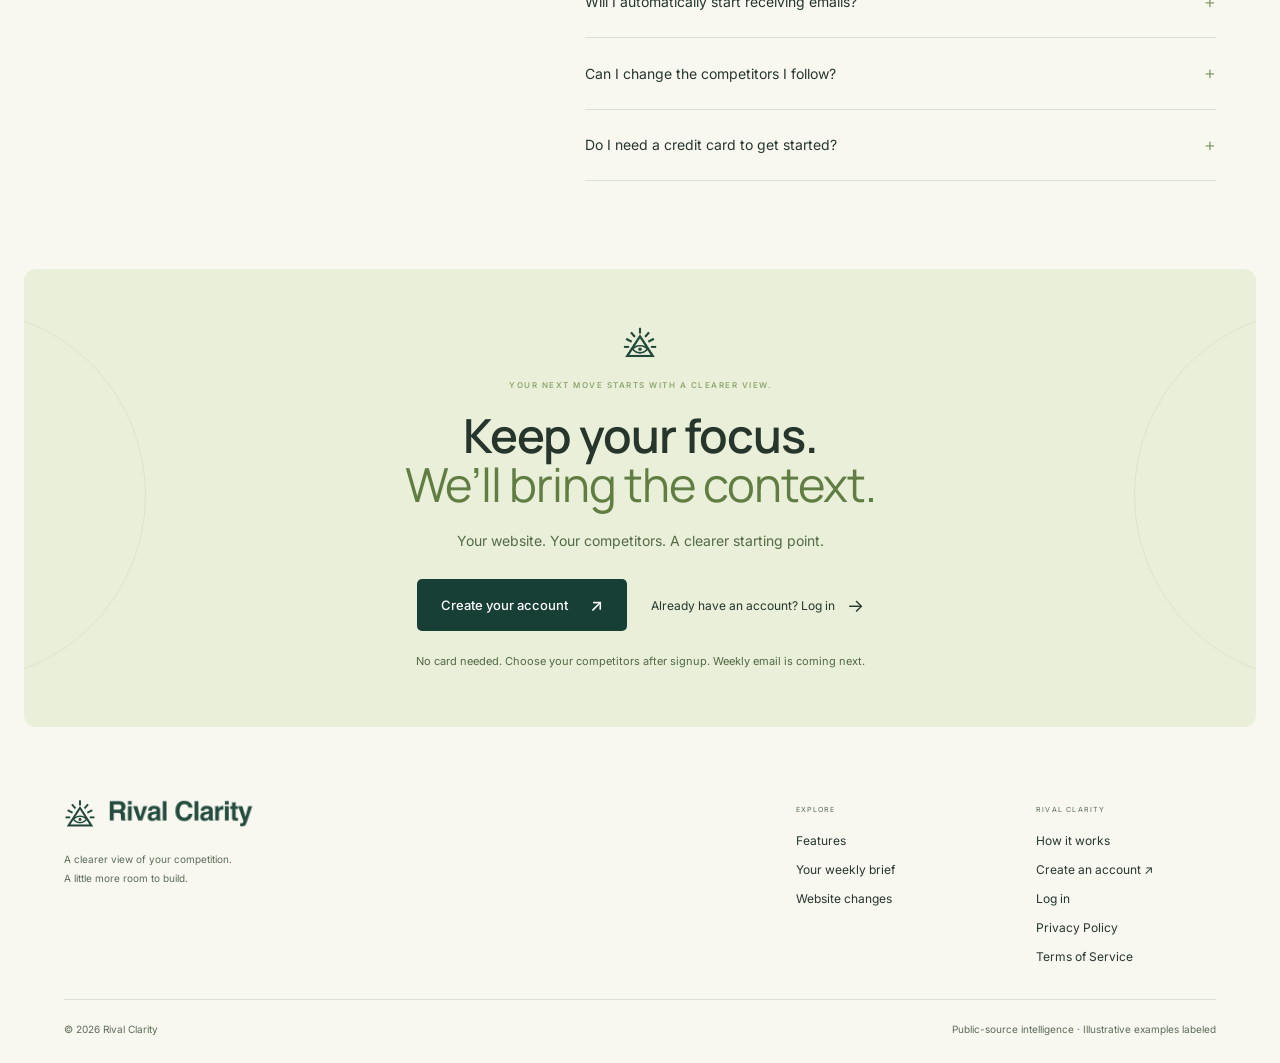
==== commit b9cd133a: "Animate automatic insight discovery on the marketing homepage" ====
--- a/docs/index.html
+++ b/docs/index.html
@@ -35,11 +35,38 @@
   ]
 }
 </script>
-<link rel="icon" href="favicon.ico" sizes="any"><link rel="icon" type="image/png" href="favicon-32x32.png" sizes="32x32"><link rel="icon" type="image/png" href="favicon-16x16.png" sizes="16x16"><link rel="icon" type="image/svg+xml" href="favicon.svg?v=20261109" sizes="any"><link rel="apple-touch-icon" href="apple-touch-icon.png" sizes="180x180"><link rel="manifest" href="site.webmanifest"><link rel="stylesheet" href="site.css?v=20261106"></head><body>
+<link rel="icon" href="favicon.ico" sizes="any"><link rel="icon" type="image/png" href="favicon-32x32.png" sizes="32x32"><link rel="icon" type="image/png" href="favicon-16x16.png" sizes="16x16"><link rel="icon" type="image/svg+xml" href="favicon.svg?v=20261109" sizes="any"><link rel="apple-touch-icon" href="apple-touch-icon.png" sizes="180x180"><link rel="manifest" href="site.webmanifest"><link rel="stylesheet" href="site.css?v=20261109-insights"></head><body>
 <a class="skip-link" href="#main">Skip to content</a>
 <div class="announcement"><span class="tiny-dot"></span>A clearer view of your competition<span class="announcement-extra">Built for founders and small businesses.</span><a href="https://app.rivalclarity.com/signup">Get started <span aria-hidden="true">↗</span></a></div>
 <header class="header"><div class="container nav-inner"><a class="brand" href="#top" aria-label="Rival Clarity home"><img class="brand-icon" src="brand/rival-clarity-icon-128.png" alt="" width="34" height="34"><span><img class="brand-wordmark" src="brand/rival-clarity-modern-wordmark-320w.png" srcset="brand/rival-clarity-modern-wordmark-640w.png 2x" alt=""></span></a><nav class="nav-links" aria-label="Main navigation"><a href="#features">Features</a><a href="#how-it-works">How it works</a><a href="#sample-brief">Your weekly brief</a></nav><div class="nav-right"><a class="login-link" href="https://app.rivalclarity.com/login">Log in</a><a class="button primary nav-cta" href="https://app.rivalclarity.com/signup">Get started <span aria-hidden="true">↗</span></a><button class="menu-button" aria-label="Open menu" aria-expanded="false" aria-controls="mobile-nav" data-action="menu"><span></span><span></span></button></div></div><nav id="mobile-nav" class="mobile-nav container" aria-label="Mobile navigation" hidden><a href="#features">Features</a><a href="#how-it-works">How it works</a><a href="#sample-brief">Your weekly brief</a><a href="#changes">Website changes</a><a href="https://app.rivalclarity.com/login">Log in</a><a class="button primary" href="https://app.rivalclarity.com/signup">Create your account ↗</a></nav></header>
-<main id="main"><section class="hero container" id="top"><div class="hero-copy"><div class="eyebrow"><span class="tiny-dot"></span> COMPETITOR INTELLIGENCE. FOR THE REST OF US.</div><h1>Know their moves.<br>Make <em>better ones.</em></h1><p class="hero-description">Rival Clarity helps founders and small businesses track competitors’ prices and website changes. See which search terms they appear for and what customers say in reviews.</p><div class="hero-actions"><a class="button primary large" href="https://app.rivalclarity.com/signup">Create your account <span aria-hidden="true">↗</span></a><a class="text-link" href="#features">See what you can track <span aria-hidden="true">→</span></a></div><div class="hero-assurances"><span><i>✓</i>Start with your website</span><span><i>✓</i>No card needed</span><span><i>✓</i>Evidence included</span></div><div class="hero-note"><span class="line"></span>A little less checking. A little more clarity.</div></div><div class="hero-visual" aria-label="Illustrative competitor intelligence overview"><div class="visual-grid"></div><div class="orbit-label">YOUR MARKET, IN VIEW</div><div class="inbox-card"><div class="inbox-chrome"><span class="chrome-dots"><i></i><i></i><i></i></span><span>YOUR COMPETITIVE PICTURE</span><span class="read-time">ILLUSTRATIVE VIEW</span></div><div class="email-preview"><div class="email-brand"><img src="brand/rival-clarity-icon-128.png" alt=""><img class="brand-wordmark" src="brand/rival-clarity-modern-wordmark-320w.png" alt="Rival Clarity"><span>SAMPLE</span></div><div class="email-kicker">RESEARCH. SIGNALS. CONTEXT.</div><h2>More signals.<br>One clearer picture.</h2><p class="email-intro">Keep the useful details together.</p><div class="email-item"><div class="email-item-top"><span class="company-mark yellow">N</span><strong>Northstar</strong><span class="pill amber">Pricing</span></div><h3>A higher starting price.</h3><p>The entry plan moved from $29 to $49/month.</p><div class="email-takeaway"><span>↗</span><span>A chance to revisit how you position your entry plan.</span></div></div><div class="email-item compact"><span class="company-mark blue">t</span><div><strong>TerraPay appears for “invoice software”.</strong><p>Compare its saved search keywords with yours.</p><span class="email-source">↗ SEO &amp; Google Ads sample</span></div></div><div class="email-item compact"><span class="company-mark purple">m</span><div><strong>Morrow’s reviews, in context.</strong><p>See source ratings alongside recent customer feedback.</p><span class="email-source">↗ Reviews &amp; ratings sample</span></div></div><div class="email-bottom"><span>Public sources. Possible implications.</span><button data-action="brief">Read the sample <span>→</span></button></div></div></div><div class="floating-note"><span class="note-icon">✓</span><div><b>Your market, in view.</b><span>Research, compare, and keep watch.</span></div></div><span class="sample-disclosure">Fictional companies and findings, for illustration.</span></div></section>
+<main id="main"><section class="hero container" id="top"><div class="hero-copy"><div class="eyebrow"><span class="tiny-dot"></span> COMPETITOR INTELLIGENCE. FOR THE REST OF US.</div><h1>Know their moves.<br>Make <em>better ones.</em></h1><p class="hero-description">Rival Clarity helps founders and small businesses track competitors’ prices and website changes. See which search terms they appear for and what customers say in reviews.</p><div class="hero-actions"><a class="button primary large" href="https://app.rivalclarity.com/signup">Create your account <span aria-hidden="true">↗</span></a><a class="text-link" href="#features">See what you can track <span aria-hidden="true">→</span></a></div><div class="hero-assurances"><span><i>✓</i>Start with your website</span><span><i>✓</i>No card needed</span><span><i>✓</i>Evidence included</span></div><div class="hero-note"><span class="line"></span>Less checking. More clarity.</div></div><div class="hero-visual insight-visual" aria-label="Interactive illustration of automatic competitor insights">
+  <div class="visual-grid" aria-hidden="true"></div>
+  <div class="insight-demo" data-insight-demo data-phase="insight" data-running="false">
+    <div class="demo-heading"><span><i class="tiny-dot"></i> A LITTLE CLARITY. AUTOMATICALLY.</span><button class="demo-toggle" type="button" data-demo-toggle aria-label="Pause animation" aria-pressed="false" hidden><svg viewBox="0 0 20 20" aria-hidden="true"><path class="pause-symbol" d="M7 5v10M13 5v10"/><path class="play-symbol" d="m7 4 8 6-8 6Z"/></svg></button></div>
+    <div class="demo-options" role="tablist" aria-label="Choose an insight example" hidden>
+      <button type="button" role="tab" id="demo-tab-pricing" aria-selected="true" aria-controls="demo-result" data-demo-example="pricing">Pricing</button>
+      <button type="button" role="tab" id="demo-tab-product" aria-selected="false" aria-controls="demo-result" tabindex="-1" data-demo-example="product">Product</button>
+      <button type="button" role="tab" id="demo-tab-messaging" aria-selected="false" aria-controls="demo-result" tabindex="-1" data-demo-example="messaging">Messaging</button>
+    </div>
+    <div class="signal-map" aria-hidden="true">
+      <svg class="signal-paths" viewBox="0 0 100 200" preserveAspectRatio="none"><defs><linearGradient id="signal-gradient"><stop stop-color="#b8c899"/><stop offset="1" stop-color="#476e4b"/></linearGradient></defs><g class="signal-tracks"><path d="M0 39C50 39 35 100 100 100"/><path d="M0 100H100"/><path d="M0 161C50 161 35 100 100 100"/></g><g class="signal-particles"><path pathLength="100" d="M0 39C50 39 35 100 100 100"/><path pathLength="100" d="M0 100H100"/><path pathLength="100" d="M0 161C50 161 35 100 100 100"/></g></svg>
+      <div class="signal-source signal-source-one"><span class="signal-icon"><svg viewBox="0 0 24 24"><use data-demo-icon href="#i-price"/></svg></span><div><b data-demo-source>Pricing page</b><span data-demo-detail>New price detected</span></div><i>✓</i></div>
+      <div class="signal-source signal-source-two"><span class="signal-icon"><svg viewBox="0 0 24 24"><path d="M4 4h16v16H4zM4 9h16M9 9v11"/></svg></span><div><b>Previous snapshot</b><span>Comparing the details</span></div><i>✓</i></div>
+      <div class="signal-source signal-source-three"><span class="signal-icon"><svg viewBox="0 0 24 24"><path d="m4 17 5-5 4 3 7-9M15 6h5v5"/></svg></span><div><b>Your business</b><span>Adding your context</span></div><i>✓</i></div>
+      <div class="signal-engine"><div class="engine-orbit"></div><div class="engine-core"><img src="brand/rival-clarity-icon-128.png" width="47" height="47" alt=""></div><span>Rival Clarity</span><small data-demo-engine>Dots connected.</small></div>
+      <span class="signal-spark spark-one">+</span><span class="signal-spark spark-two">+</span>
+    </div>
+    <div class="demo-result" role="tabpanel" id="demo-result" aria-labelledby="demo-tab-pricing" tabindex="0">
+      <div class="insight-found"><span><svg viewBox="0 0 20 20" aria-hidden="true"><path d="m10 2 2 5 5 3-5 2-2 6-2-6-5-2 5-3Z"/></svg> <b data-demo-status>INSIGHT FOUND</b></span><span class="demo-category" data-demo-category>PRICING</span></div>
+      <h2 data-demo-title>Northstar’s entry plan is now $49.</h2>
+      <p class="demo-observation" data-demo-observation>The Starter plan moved from $29 to $49/month. The listed feature set is unchanged.</p>
+      <div class="demo-takeaway"><span aria-hidden="true">↗</span><div><b>WHAT IT COULD MEAN FOR YOU</b><p data-demo-meaning>An opportunity to revisit how you position your entry price, if the plans serve comparable customers.</p></div></div>
+      <button class="demo-evidence" type="button" data-action="evidence" data-feature="pricing">Inspect the sample evidence <span aria-hidden="true">↗</span></button>
+    </div>
+    <div class="demo-footer"><div class="demo-steps" aria-label="Illustrated process"><span data-demo-step="observe"><i></i>Observe</span><span data-demo-step="connect"><i></i>Connect</span><span data-demo-step="insight"><i></i>Insight</span></div><span class="demo-counter" data-demo-counter>01 / 03</span></div>
+  </div>
+  <p class="demo-disclosure">Illustrative sequence · Fictional companies &amp; findings</p>
+</div></section>
 <section class="coverage-strip container" aria-label="Coverage"><p>KEEP A CLEARER EYE ON</p><div>Company research</div><div>Search &amp; advertising</div><div>Reviews &amp; social</div><div>Website changes</div></section>
 <section class="capabilities section container" id="features"><div class="section-intro"><div class="eyebrow">THE WHOLE COMPETITIVE PICTURE</div><h2>Go beyond<br><em>the homepage.</em></h2><p>Understand the business, follow the signals, and keep the evidence close.</p></div><div class="capability-grid">
 <article><span class="capability-number">01 / UNDERSTAND</span><h3>Company research, without the tab overload.</h3><p>Explore offerings, audiences, published monthly and annual pricing, named customers, and articles. Open the supporting sources behind the details.</p><span class="capability-detail">Company profiles &amp; sourced research</span></article>
@@ -57,4 +84,4 @@
 <section class="final-cta container" id="start"><div class="cta-mark"><img src="brand/rival-clarity-icon-128.png" alt=""></div><div class="eyebrow">YOUR NEXT MOVE STARTS WITH A CLEARER VIEW.</div><h2>Keep your focus.<br><em>We’ll bring the context.</em></h2><p>Your website. Your competitors. A clearer starting point.</p><div class="cta-actions"><a class="button primary large" href="https://app.rivalclarity.com/signup">Create your account <span aria-hidden="true">↗</span></a><a class="text-link" href="https://app.rivalclarity.com/login">Already have an account? Log in <span aria-hidden="true">→</span></a></div><span class="cta-fine">No card needed. Choose your competitors after signup. Weekly email is coming next.</span></section>
 </main><footer class="footer container"><div class="footer-top"><div><a class="brand" href="#top" aria-label="Rival Clarity home"><img class="brand-icon" src="brand/rival-clarity-icon-128.png" alt="" width="34" height="34"><span><img class="brand-wordmark" src="brand/rival-clarity-modern-wordmark-320w.png" srcset="brand/rival-clarity-modern-wordmark-640w.png 2x" alt=""></span></a><p>A clearer view of your competition.<br>A little more room to build.</p></div><nav aria-label="Footer product navigation"><span>EXPLORE</span><a href="#features">Features</a><a href="#sample-brief">Your weekly brief</a><a href="#changes">Website changes</a></nav><nav aria-label="Footer company navigation"><span>RIVAL CLARITY</span><a href="#how-it-works">How it works</a><a href="https://app.rivalclarity.com/signup">Create an account ↗</a><a href="https://app.rivalclarity.com/login">Log in</a><a href="privacy.html">Privacy Policy</a><a href="terms.html">Terms of Service</a></nav></div><div class="footer-bottom"><span>© 2026 Rival Clarity</span><span>Public-source intelligence · Illustrative examples labeled</span></div></footer>
 <div id="modal-root"></div><div id="status" role="status" aria-live="polite"></div>
-<svg class="svg-defs" aria-hidden="true" xmlns="http://www.w3.org/2000/svg"><defs><symbol id="i-price" viewBox="0 0 24 24"><path d="M12 3v18m4-14H9.5a3.5 3.5 0 0 0 0 7h5a3.5 3.5 0 0 0 0-7M8 18h6.5"/></symbol><symbol id="i-grid" viewBox="0 0 24 24"><rect x="3" y="3" width="7" height="7" rx="1.3"/><rect x="14" y="3" width="7" height="7" rx="1.3"/><rect x="3" y="14" width="7" height="7" rx="1.3"/><rect x="14" y="14" width="7" height="7" rx="1.3"/></symbol><symbol id="i-message" viewBox="0 0 24 24"><path d="M4 4h16v12H9l-5 5V4Z M8 8h8M8 12h5"/></symbol></defs></svg><script src="site.js?v=20261106"></script></body></html>
+<svg class="svg-defs" aria-hidden="true" xmlns="http://www.w3.org/2000/svg"><defs><symbol id="i-price" viewBox="0 0 24 24"><path d="M12 3v18m4-14H9.5a3.5 3.5 0 0 0 0 7h5a3.5 3.5 0 0 0 0-7M8 18h6.5"/></symbol><symbol id="i-grid" viewBox="0 0 24 24"><rect x="3" y="3" width="7" height="7" rx="1.3"/><rect x="14" y="3" width="7" height="7" rx="1.3"/><rect x="3" y="14" width="7" height="7" rx="1.3"/><rect x="14" y="14" width="7" height="7" rx="1.3"/></symbol><symbol id="i-message" viewBox="0 0 24 24"><path d="M4 4h16v12H9l-5 5V4Z M8 8h8M8 12h5"/></symbol></defs></svg><script src="site.js?v=20261109-insights"></script></body></html>
--- a/docs/site.css
+++ b/docs/site.css
@@ -64,3 +64,151 @@
 .next-release{display:flex;align-items:flex-start;gap:28px;padding:28px;margin-top:24px;border:1px solid #d4dec3;border-radius:8px;background:#eef2e2}.release-label{font-size:9px;letter-spacing:1.2px;font-weight:650;color:#546f38;white-space:nowrap;padding:7px 9px;border:1px solid #c6d5ae;border-radius:4px}.next-release h3{font-family:var(--display);font-size:20px;margin-bottom:9px}.next-release p{font-size:13px;color:#536746;line-height:1.9}.next-release div>span{display:block;font-size:11px;color:#5e6e51;margin-top:10px}@media(max-width:680px){.next-release{flex-direction:column;padding:23px;gap:15px}}
 /* Keep the floating caption clear of the sample-brief control. */
 .hero-visual{margin-bottom:38px}.floating-note{bottom:-36px}
+
+/* An illustrative signal-to-insight sequence, built with lightweight SVG and CSS. */
+.hero { grid-template-columns: 1fr 1.08fr; gap: 48px; padding-top: 60px; padding-bottom: 58px; }
+.insight-visual { padding: 0; margin: 0; min-width: 0; }
+.insight-visual .visual-grid { inset: -35px 0; }
+.insight-demo { position: relative; isolation: isolate; background: #fdfdf8; border: 1px solid #d8e1cc; border-radius: 16px; padding: 20px 22px 0; box-shadow: 0 24px 65px -25px #28452a30, 0 3px 8px #28452a05; }
+.demo-heading { display: flex; justify-content: space-between; align-items: center; gap: 8px; min-height: 30px; }
+.demo-heading > span { display: flex; align-items: center; gap: 8px; color: #58704a; font-size: 8px; letter-spacing: 1.25px; font-weight: 600; }
+.demo-heading .tiny-dot { background: #7f9c54; box-shadow: 0 0 0 4px #eaf0dc; }
+.demo-toggle { display: grid; place-items: center; width: 30px; height: 30px; border: 1px solid #e0e5d5; border-radius: 50%; background: transparent; flex: none; }
+.demo-toggle:hover { background: #edf2e2; border-color: #b7c5a5; }
+.demo-toggle svg { width: 15px; height: 15px; stroke-width: 1.7; }
+.demo-toggle .play-symbol { display: none; }
+.demo-toggle[aria-pressed="true"] .pause-symbol { display: none; }
+.demo-toggle[aria-pressed="true"] .play-symbol { display: block; }
+.demo-options { display: flex; gap: 4px; margin-top: 16px; width: fit-content; background: #f0f2e8; padding: 4px; border-radius: 7px; }
+.demo-options button { background: transparent; border: 1px solid transparent; border-radius: 4px; padding: 7px 15px; color: #6b7c60; font-size: 10px; line-height: 1.4; transition: color .2s, background .2s, box-shadow .2s; }
+.demo-options button:hover { color: var(--green); }
+.demo-options button[aria-selected="true"] { background: #fffef9; color: var(--green); border-color: #e0e6d5; box-shadow: 0 2px 4px #273d2310; }
+.signal-map { --source-width: 157px; --core-x: 75%; position: relative; height: 205px; margin: 4px 0 6px; }
+.signal-paths { position: absolute; top: 0; left: var(--source-width); width: calc(var(--core-x) - var(--source-width)); height: 100%; overflow: visible; stroke-linecap: round; }
+.signal-tracks { stroke: #d9e2ca; stroke-width: 1.2; }
+.signal-particles { stroke: url(#signal-gradient); stroke-width: 2; stroke-dasharray: 8 92; stroke-dashoffset: 100; opacity: .7; }
+.signal-particles path { animation: signal-travel 2.8s linear infinite; }
+.signal-particles path:nth-child(2) { animation-delay: -.9s; }
+.signal-particles path:nth-child(3) { animation-delay: -1.8s; }
+.signal-source { position: absolute; left: 0; display: flex; gap: 9px; align-items: center; width: var(--source-width); min-height: 48px; padding: 9px; border: 1px solid #dfe5d5; border-radius: 7px; background: #fdfdf9; box-shadow: 0 3px 8px #263e2506; transition: border-color .5s, transform .5s, box-shadow .5s; }
+.signal-source-one { top: 15px; }
+.signal-source-two { top: 77px; }
+.signal-source-three { top: 139px; }
+.signal-icon { width: 26px; height: 26px; flex: none; background: #f0f3e7; border-radius: 5px; display: grid; place-items: center; color: #738657; }
+.signal-icon svg { width: 15px; height: 15px; }
+.signal-source b { display: block; font-size: 9px; font-weight: 550; line-height: 1.4; }
+.signal-source div > span { display: block; margin-top: 3px; font-size: 7px; color: #718165; line-height: 1.4; }
+.signal-source > i { font-style: normal; font-size: 9px; margin-left: auto; color: #7e955e; }
+.signal-engine { position: absolute; left: var(--core-x); top: 50%; width: 110px; height: 110px; transform: translate(-50%, -50%); display: flex; align-items: center; flex-direction: column; justify-content: center; }
+.engine-orbit { position: absolute; width: 110px; height: 110px; top: -10px; border: 1px dashed #c3d2aa; border-radius: 50%; animation: engine-orbit 32s linear infinite; }
+.engine-orbit::before { content: ''; position: absolute; width: 5px; height: 5px; border-radius: 50%; top: 15px; right: 12px; background: #7c9854; box-shadow: 0 0 0 5px #edf2e1; }
+.engine-core { display: grid; place-items: center; width: 72px; height: 72px; border-radius: 22px; background: #f4f7ea; border: 1px solid #cddbb7; box-shadow: 0 0 0 9px #f2f5e88c, 0 7px 22px #4967390d; z-index: 1; transition: background .6s, box-shadow .6s; }
+.engine-core img { width: 47px; height: 47px; }
+.signal-engine > span { z-index: 1; font-family: var(--display); font-size: 11px; font-weight: 600; margin-top: 17px; }
+.signal-engine > small { font-size: 8px; color: #73835e; white-space: nowrap; margin-top: 4px; }
+.signal-spark { position: absolute; font-size: 16px; color: #a5b880; font-weight: 400; }
+.spark-one { right: 7%; top: 18px; }
+.spark-two { right: 4%; bottom: 25px; font-size: 11px; }
+.demo-result { position: relative; background: #f1f5e6; border: 1px solid #d8e3c5; border-radius: 9px; padding: 18px 19px 15px; transition: border-color .65s, box-shadow .65s, background .65s; }
+.insight-found { display: flex; align-items: center; justify-content: space-between; gap: 10px; }
+.insight-found > span:first-child { display: flex; align-items: center; gap: 7px; font-size: 8px; letter-spacing: 1.1px; color: #496539; font-weight: 600; }
+.insight-found b { font-weight: 600; }
+.insight-found svg { width: 15px; height: 15px; stroke-width: 1.3; }
+.demo-category { color: #72835d; font-size: 7px; letter-spacing: .8px; }
+.demo-result h2 { font-family: var(--display); font-size: 20px; letter-spacing: -.4px; font-weight: 600; line-height: 1.45; margin-top: 12px; min-height: 58px; }
+.demo-observation { font-size: 11px; color: #637452; line-height: 1.8; margin-top: 5px; min-height: 36px; }
+.demo-takeaway { display: flex; align-items: flex-start; gap: 9px; border-top: 1px solid #d9e3c8; margin-top: 14px; padding-top: 13px; }
+.demo-takeaway > span { color: #6d884c; font-size: 19px; line-height: 1; }
+.demo-takeaway b { display: block; color: #5d7446; font-size: 7px; letter-spacing: .7px; font-weight: 600; }
+.demo-takeaway p { color: #506443; font-size: 11px; line-height: 1.8; margin-top: 5px; min-height: 54px; }
+.demo-evidence { display: flex; align-items: center; justify-content: space-between; gap: 10px; width: 100%; padding: 12px 0 0; margin-top: 11px; border-top: 1px solid #d9e3c8; background: transparent; color: var(--green); font-size: 9px; text-align: left; }
+.demo-evidence:hover { text-decoration: underline; text-underline-offset: 3px; }
+.demo-evidence > span { font-size: 15px; }
+.demo-footer { display: flex; align-items: center; justify-content: space-between; padding: 18px 0; gap: 12px; }
+.demo-steps { display: flex; gap: 18px; align-items: center; }
+.demo-steps > span { color: #829273; font-size: 8px; display: flex; align-items: center; gap: 5px; transition: color .3s; }
+.demo-steps i { display: block; width: 4px; height: 4px; border-radius: 50%; background: #d1dcc0; transition: background .3s, box-shadow .3s; }
+.demo-counter { font-size: 8px; letter-spacing: 1px; color: #879674; font-variant-numeric: tabular-nums; }
+.demo-disclosure { text-align: center; position: relative; font-size: 8px; color: #77886a; margin-top: 13px; }
+.insight-demo[data-phase="observe"] .signal-source-one { border-color: #adbf8f; transform: translateX(3px); box-shadow: 0 3px 14px #64813f16; }
+.insight-demo[data-phase="connect"] .engine-core { background: #e6edce; box-shadow: 0 0 0 12px #e8efda8c, 0 7px 22px #49673915; }
+.insight-demo[data-phase="insight"] .demo-result { background: #edf3de; border-color: #afc58c; box-shadow: 0 4px 18px #64813f0c; }
+.insight-demo[data-phase="observe"] [data-demo-step="observe"],
+.insight-demo[data-phase="connect"] [data-demo-step="connect"],
+.insight-demo[data-phase="insight"] [data-demo-step="insight"] { color: #38562c; }
+.insight-demo[data-phase="observe"] [data-demo-step="observe"] i,
+.insight-demo[data-phase="connect"] [data-demo-step="connect"] i,
+.insight-demo[data-phase="insight"] [data-demo-step="insight"] i { background: #77944f; box-shadow: 0 0 0 3px #eaf0db; }
+.insight-demo[data-running="false"] * { animation-play-state: paused !important; }
+.insight-demo[data-running="true"][data-phase="insight"] .insight-found b { font-weight: 600; }
+.insight-found svg { animation: insight-bloom .75s ease-out both; }
+@keyframes signal-travel { to { stroke-dashoffset: 0; } }
+@keyframes engine-orbit { to { transform: rotate(360deg); } }
+@keyframes insight-bloom { 0% { transform: scale(.65) rotate(-30deg); opacity: .35; } 65% { transform: scale(1.15) rotate(8deg); } 100% { transform: scale(1) rotate(0); opacity: 1; } }
+@media (min-width: 681px) and (max-width: 1000px) {
+  .hero { gap: 28px; }
+  .insight-demo { padding: 15px 15px 0; }
+  .demo-heading > span { font-size: 6px; letter-spacing: .8px; }
+  .demo-options button { padding: 6px 11px; font-size: 9px; }
+  .signal-map { --source-width: 135px; --core-x: 79%; }
+  .signal-source { padding: 8px; gap: 6px; }
+  .signal-source b { font-size: 8px; }
+  .signal-source div > span { font-size: 6px; }
+  .signal-icon { width: 22px; height: 22px; }
+  .signal-engine { transform: translate(-50%, -50%) scale(.85); }
+  .demo-result { padding: 15px; }
+  .demo-result h2 { font-size: 18px; min-height: 78px; }
+  .demo-observation { min-height: 54px; }
+  .demo-takeaway p { min-height: 72px; }
+  .spark-one, .spark-two { display: none; }
+}
+@media (max-width: 760px) and (min-width: 681px) {
+  .hero { grid-template-columns: 1fr; gap: 38px; }
+  .hero-copy { max-width: 540px; }
+  .hero h1 { font-size: 52px; }
+  .insight-visual { max-width: 520px; width: 100%; margin: 0 auto; }
+  .demo-heading > span { font-size: 8px; }
+  .signal-map { --core-x: 75%; }
+  .signal-engine { transform: translate(-50%, -50%); }
+  .demo-result h2 { min-height: 58px; font-size: 20px; }
+  .demo-observation { min-height: 36px; }
+  .demo-takeaway p { min-height: 54px; }
+}
+@media (max-width: 680px) {
+  .hero { grid-template-columns: 1fr; gap: 35px; padding-top: 40px; padding-bottom: 40px; }
+  .insight-visual { max-width: 460px; width: 100%; padding: 0; margin: 0 auto; }
+  .insight-demo { padding: 16px 16px 0; border-radius: 12px; }
+  .demo-heading > span { font-size: 7px; letter-spacing: .8px; }
+  .demo-options { margin-top: 12px; }
+  .demo-options button { padding: 7px 13px; }
+  .signal-map { height: 196px; --source-width: 140px; --core-x: 80%; }
+  .signal-source { padding: 8px; gap: 7px; }
+  .signal-source b { font-size: 8px; }
+  .signal-source div > span { font-size: 6px; }
+  .signal-engine { transform: translate(-50%, -50%) scale(.87); }
+  .spark-one, .spark-two { display: none; }
+  .demo-result { padding: 16px; }
+  .demo-result h2 { font-size: 19px; min-height: 56px; }
+  .demo-observation { font-size: 11px; min-height: 60px; }
+  .demo-takeaway p { font-size: 11px; min-height: 80px; }
+  .demo-evidence { font-size: 10px; padding-top: 14px; }
+  .demo-disclosure { font-size: 7px; }
+}
+@media (max-width: 360px) {
+  .insight-demo { padding: 12px 12px 0; }
+  .demo-heading > span { font-size: 6px; letter-spacing: .6px; }
+  .signal-map { --source-width: 126px; --core-x: 81%; }
+  .signal-source { gap: 5px; padding: 7px; }
+  .signal-icon { width: 21px; height: 24px; }
+  .signal-source div > span { font-size: 5.5px; }
+  .signal-engine { transform: translate(-50%, -50%) scale(.72); }
+  .demo-result h2 { font-size: 18px; min-height: 78px; }
+  .demo-options button { padding: 7px 11px; }
+}
+@media (prefers-reduced-motion: reduce) {
+  .insight-demo *, .insight-demo *::before { animation: none !important; transition: none !important; }
+}
+[hidden] { display: none !important; }
+
+.demo-result > :not(.insight-found) { transition: opacity .5s, transform .5s; }
+.insight-demo[data-running="true"]:not([data-phase="insight"]) .demo-result > :not(.insight-found) { opacity: .2; transform: translateY(3px); }
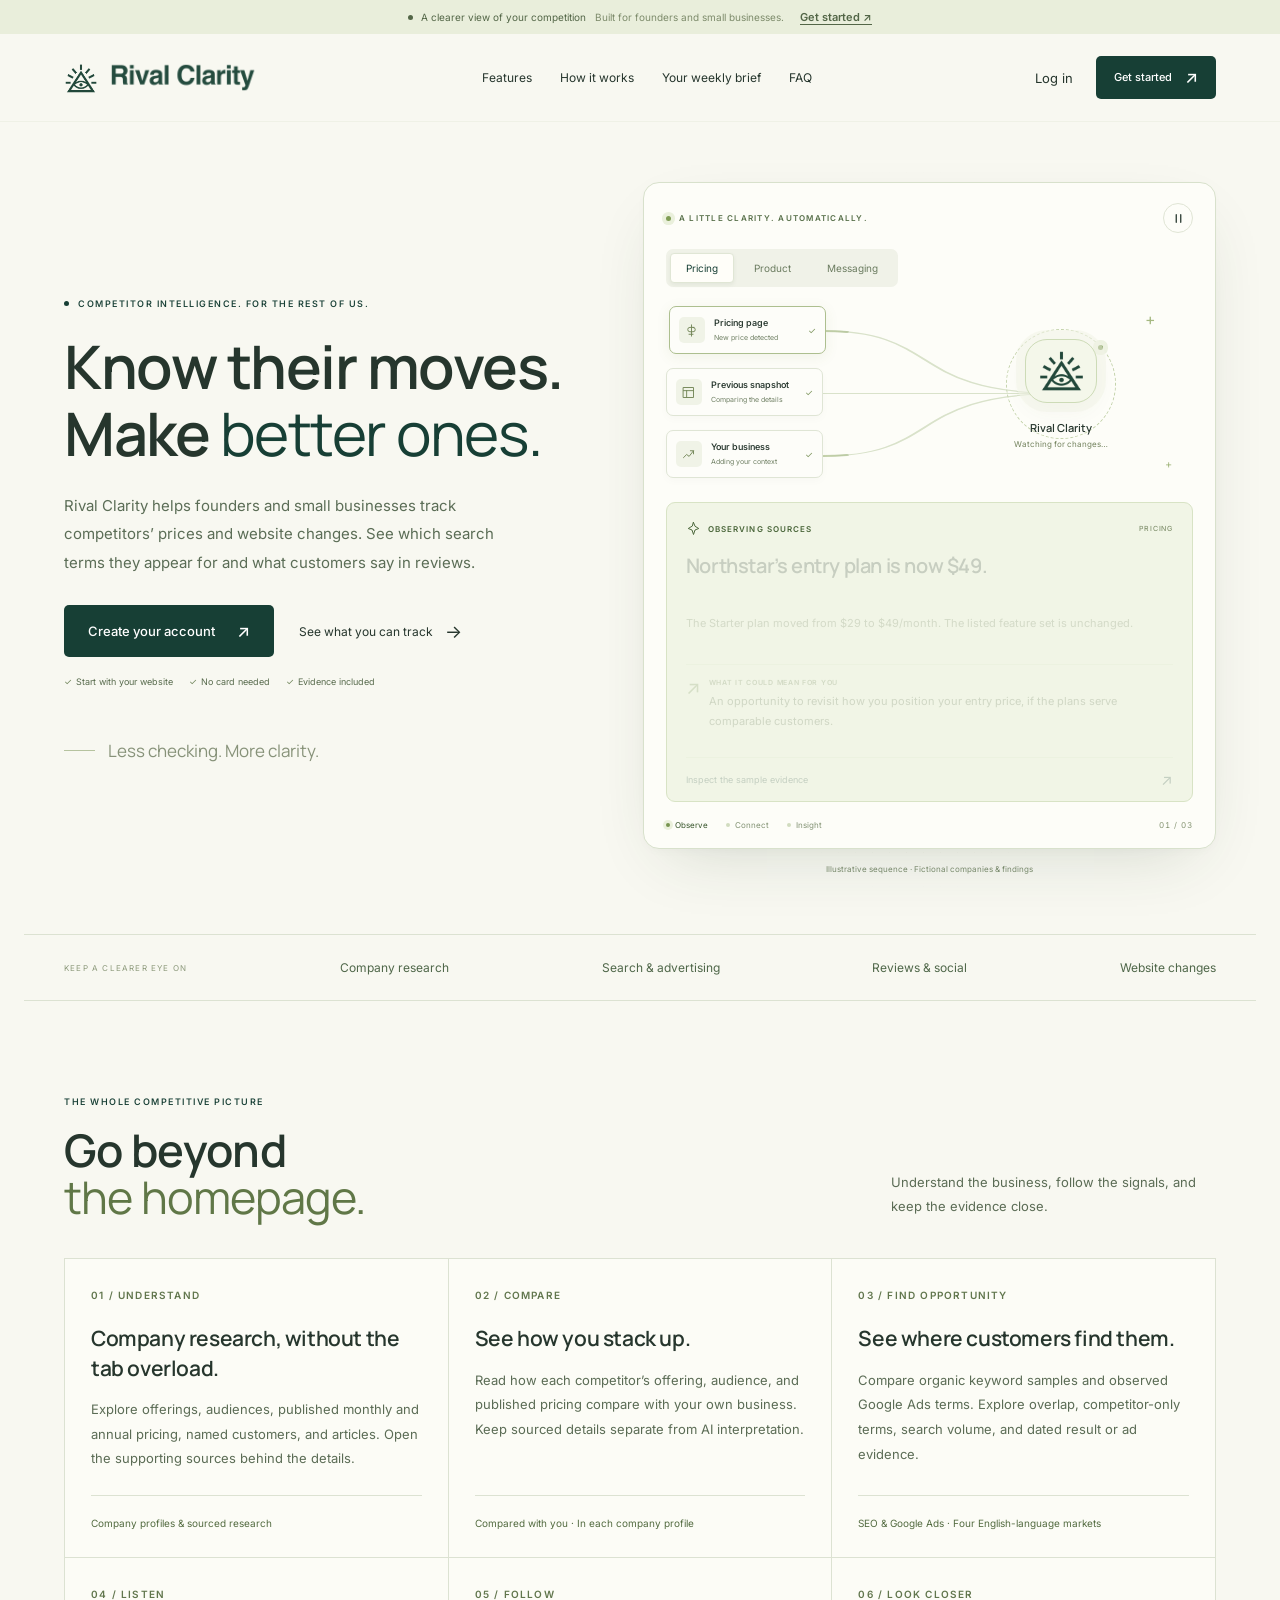
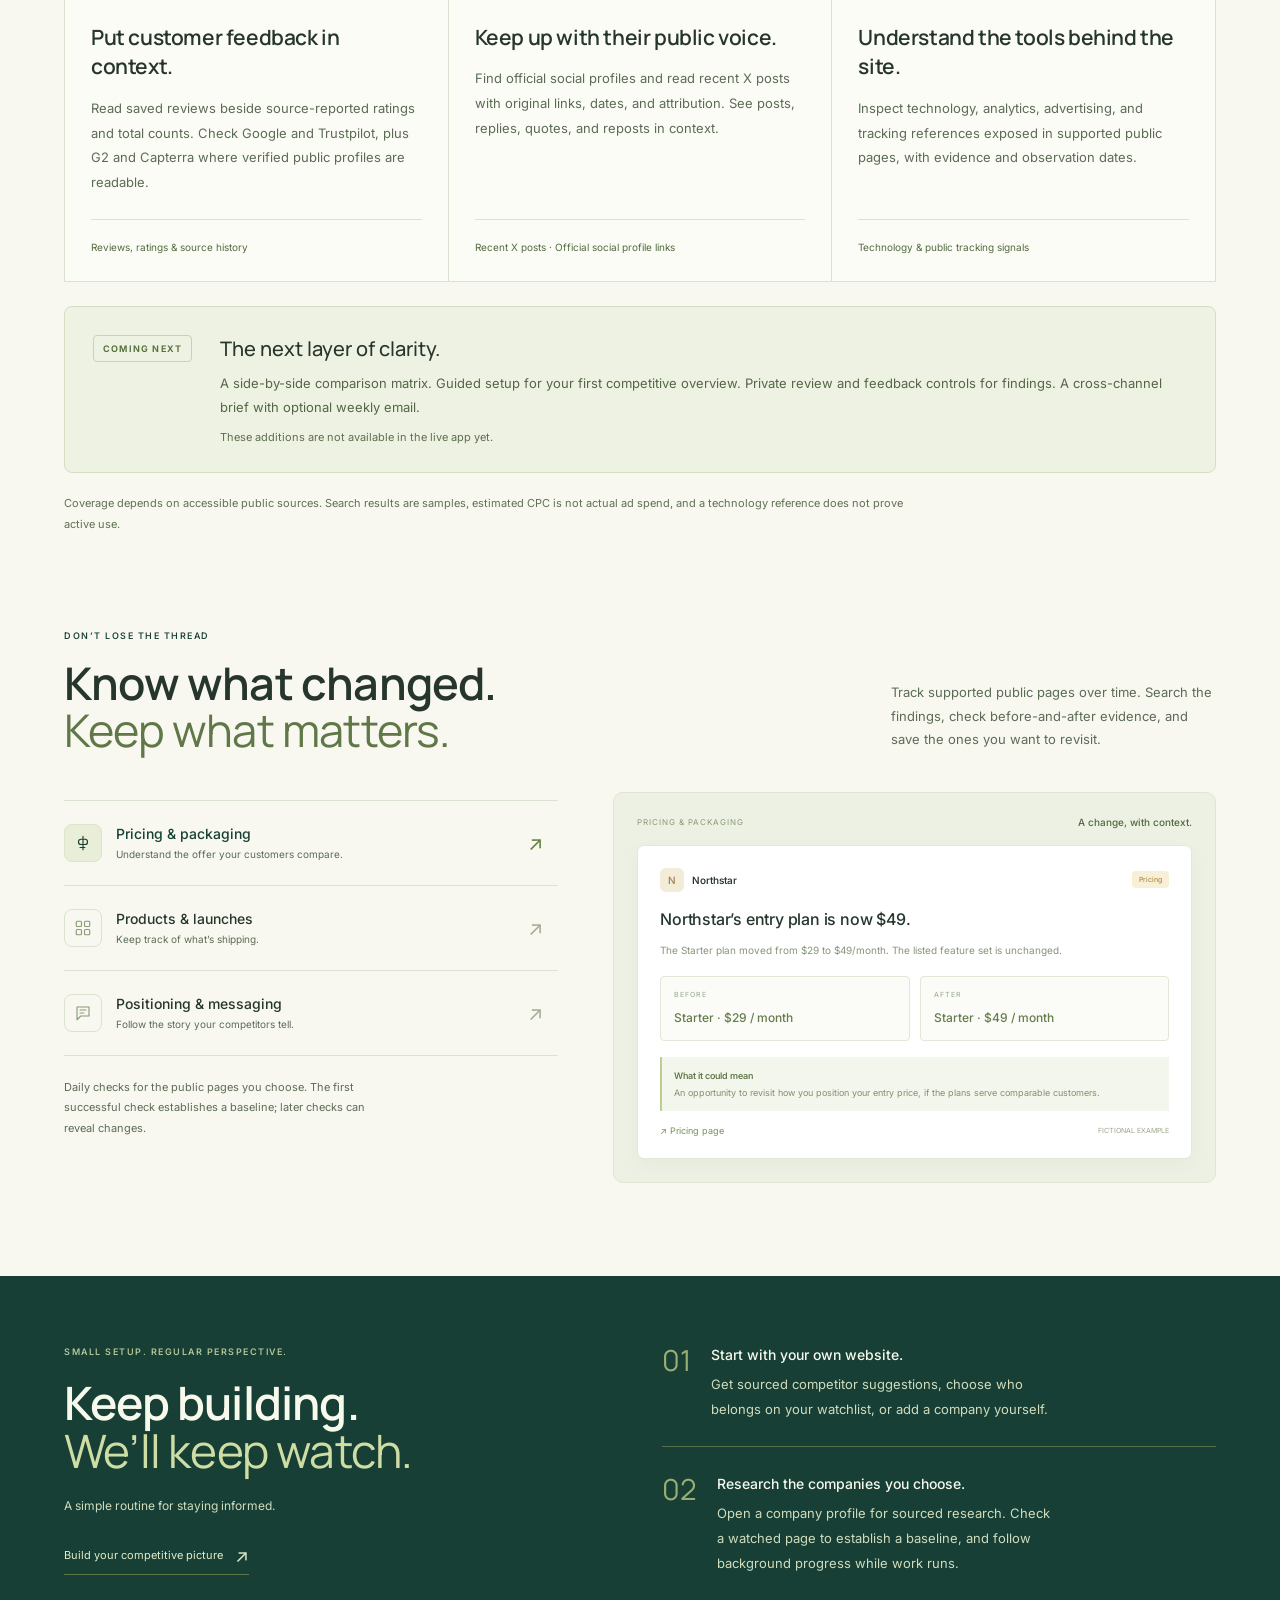
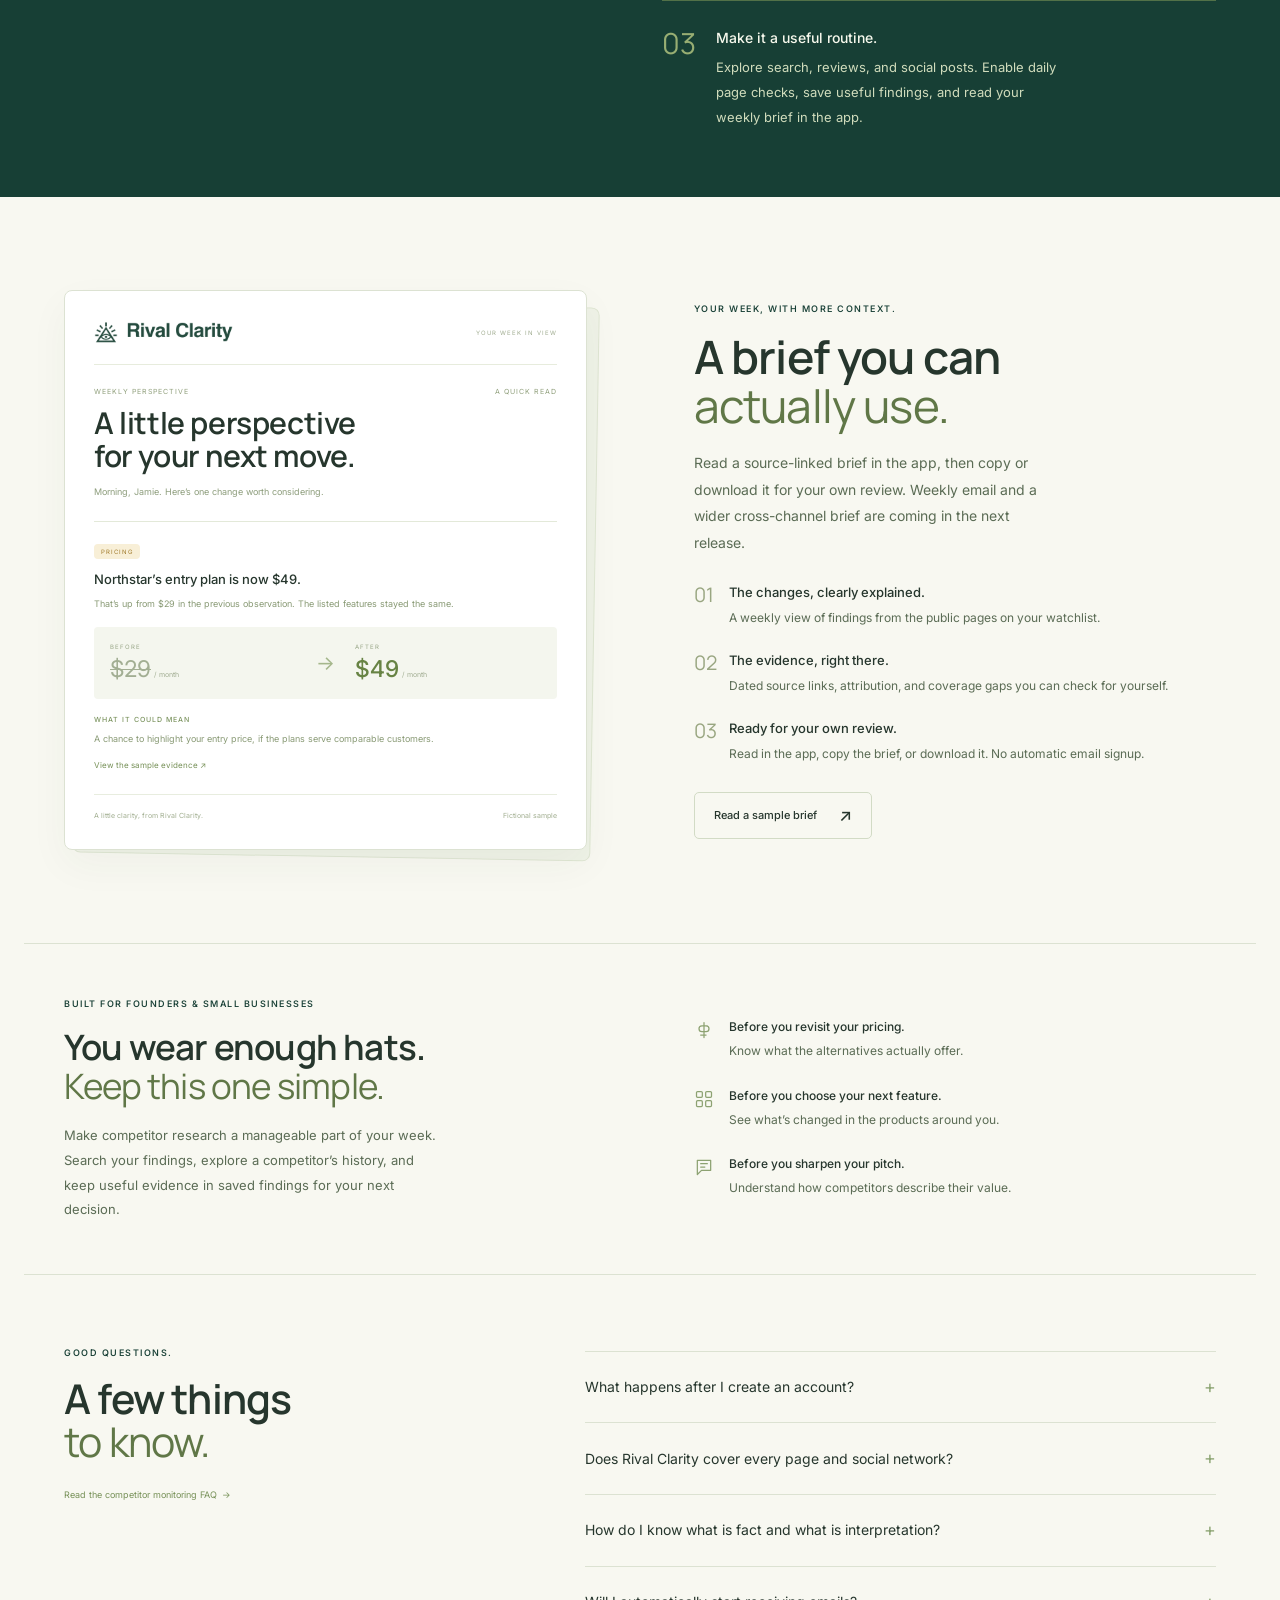
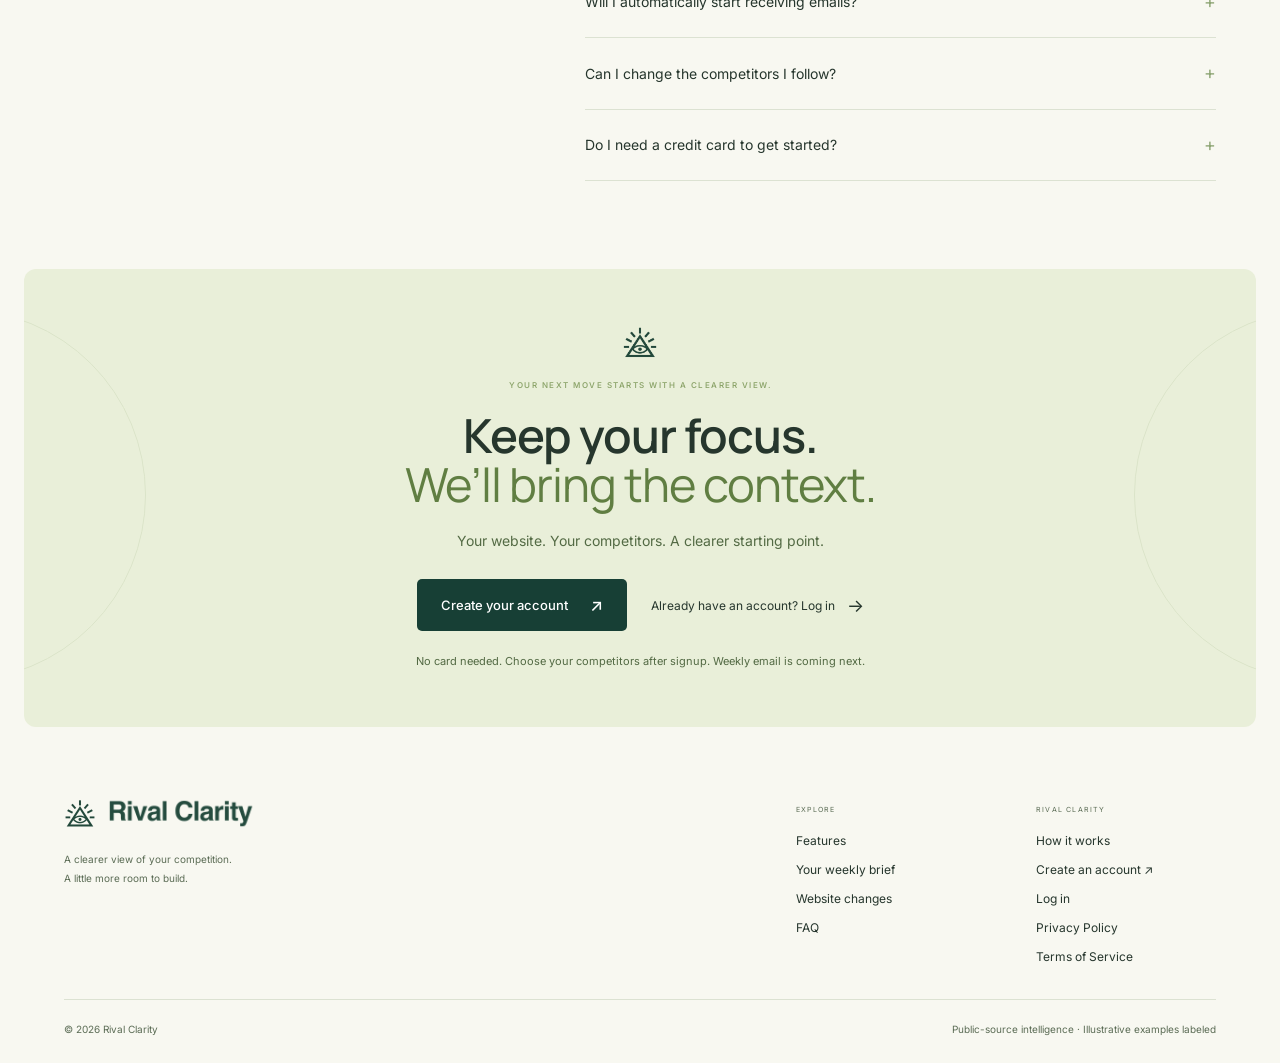
==== commit d3ef075c: "Add a competitor monitoring FAQ with a sourced pricing example" ====
--- a/docs/index.html
+++ b/docs/index.html
@@ -38,7 +38,7 @@
 <link rel="icon" href="favicon.ico" sizes="any"><link rel="icon" type="image/png" href="favicon-32x32.png" sizes="32x32"><link rel="icon" type="image/png" href="favicon-16x16.png" sizes="16x16"><link rel="icon" type="image/svg+xml" href="favicon.svg?v=20261109" sizes="any"><link rel="apple-touch-icon" href="apple-touch-icon.png" sizes="180x180"><link rel="manifest" href="site.webmanifest"><link rel="stylesheet" href="site.css?v=20261109-insights"></head><body>
 <a class="skip-link" href="#main">Skip to content</a>
 <div class="announcement"><span class="tiny-dot"></span>A clearer view of your competition<span class="announcement-extra">Built for founders and small businesses.</span><a href="https://app.rivalclarity.com/signup">Get started <span aria-hidden="true">↗</span></a></div>
-<header class="header"><div class="container nav-inner"><a class="brand" href="#top" aria-label="Rival Clarity home"><img class="brand-icon" src="brand/rival-clarity-icon-128.png" alt="" width="34" height="34"><span><img class="brand-wordmark" src="brand/rival-clarity-modern-wordmark-320w.png" srcset="brand/rival-clarity-modern-wordmark-640w.png 2x" alt=""></span></a><nav class="nav-links" aria-label="Main navigation"><a href="#features">Features</a><a href="#how-it-works">How it works</a><a href="#sample-brief">Your weekly brief</a></nav><div class="nav-right"><a class="login-link" href="https://app.rivalclarity.com/login">Log in</a><a class="button primary nav-cta" href="https://app.rivalclarity.com/signup">Get started <span aria-hidden="true">↗</span></a><button class="menu-button" aria-label="Open menu" aria-expanded="false" aria-controls="mobile-nav" data-action="menu"><span></span><span></span></button></div></div><nav id="mobile-nav" class="mobile-nav container" aria-label="Mobile navigation" hidden><a href="#features">Features</a><a href="#how-it-works">How it works</a><a href="#sample-brief">Your weekly brief</a><a href="#changes">Website changes</a><a href="https://app.rivalclarity.com/login">Log in</a><a class="button primary" href="https://app.rivalclarity.com/signup">Create your account ↗</a></nav></header>
+<header class="header"><div class="container nav-inner"><a class="brand" href="#top" aria-label="Rival Clarity home"><img class="brand-icon" src="brand/rival-clarity-icon-128.png" alt="" width="34" height="34"><span><img class="brand-wordmark" src="brand/rival-clarity-modern-wordmark-320w.png" srcset="brand/rival-clarity-modern-wordmark-640w.png 2x" alt=""></span></a><nav class="nav-links" aria-label="Main navigation"><a href="#features">Features</a><a href="#how-it-works">How it works</a><a href="#sample-brief">Your weekly brief</a><a href="faq/">FAQ</a></nav><div class="nav-right"><a class="login-link" href="https://app.rivalclarity.com/login">Log in</a><a class="button primary nav-cta" href="https://app.rivalclarity.com/signup">Get started <span aria-hidden="true">↗</span></a><button class="menu-button" aria-label="Open menu" aria-expanded="false" aria-controls="mobile-nav" data-action="menu"><span></span><span></span></button></div></div><nav id="mobile-nav" class="mobile-nav container" aria-label="Mobile navigation" hidden><a href="#features">Features</a><a href="#how-it-works">How it works</a><a href="#sample-brief">Your weekly brief</a><a href="#changes">Website changes</a><a href="faq/">FAQ</a><a href="https://app.rivalclarity.com/login">Log in</a><a class="button primary" href="https://app.rivalclarity.com/signup">Create your account ↗</a></nav></header>
 <main id="main"><section class="hero container" id="top"><div class="hero-copy"><div class="eyebrow"><span class="tiny-dot"></span> COMPETITOR INTELLIGENCE. FOR THE REST OF US.</div><h1>Know their moves.<br>Make <em>better ones.</em></h1><p class="hero-description">Rival Clarity helps founders and small businesses track competitors’ prices and website changes. See which search terms they appear for and what customers say in reviews.</p><div class="hero-actions"><a class="button primary large" href="https://app.rivalclarity.com/signup">Create your account <span aria-hidden="true">↗</span></a><a class="text-link" href="#features">See what you can track <span aria-hidden="true">→</span></a></div><div class="hero-assurances"><span><i>✓</i>Start with your website</span><span><i>✓</i>No card needed</span><span><i>✓</i>Evidence included</span></div><div class="hero-note"><span class="line"></span>Less checking. More clarity.</div></div><div class="hero-visual insight-visual" aria-label="Interactive illustration of automatic competitor insights">
   <div class="visual-grid" aria-hidden="true"></div>
   <div class="insight-demo" data-insight-demo data-phase="insight" data-running="false">
@@ -80,8 +80,8 @@
 <section class="how-section" id="how-it-works"><div class="container how-inner"><div class="how-heading"><div class="eyebrow light">SMALL SETUP. REGULAR PERSPECTIVE.</div><h2>Keep building.<br><em>We’ll keep watch.</em></h2><p>A simple routine for staying informed.</p><a class="text-link on-dark" href="https://app.rivalclarity.com/signup">Build your competitive picture <span>↗</span></a></div><div class="how-steps"><article><span class="step-number">01</span><div><h3>Start with your own website.</h3><p>Get sourced competitor suggestions, choose who belongs on your watchlist, or add a company yourself.</p></div></article><article><span class="step-number">02</span><div><h3>Research the companies you choose.</h3><p>Open a company profile for sourced research. Check a watched page to establish a baseline, and follow background progress while work runs.</p></div></article><article><span class="step-number">03</span><div><h3>Make it a useful routine.</h3><p>Explore search, reviews, and social posts. Enable daily page checks, save useful findings, and read your weekly brief in the app.</p></div></article></div></div></section>
 <section class="sample-section section container" id="sample-brief"><div class="sample-document"><div class="sample-paper-top"><span class="mini-logo"><img src="brand/rival-clarity-icon-128.png" alt=""><img class="brand-wordmark" src="brand/rival-clarity-modern-wordmark-320w.png" alt="Rival Clarity"></span><span>YOUR WEEK IN VIEW</span></div><div class="sample-paper-meta"><span>WEEKLY PERSPECTIVE</span><span>A QUICK READ</span></div><h3>A little perspective<br>for your next move.</h3><p>Morning, Jamie. Here’s one change worth considering.</p><div class="sample-paper-finding"><span class="pill amber">PRICING</span><h4>Northstar’s entry plan is now $49.</h4><p>That’s up from $29 in the previous observation. The listed features stayed the same.</p><div class="mini-evidence"><div><span>BEFORE</span><del>$29</del><small>/ month</small></div><span class="evidence-arrow">→</span><div><span>AFTER</span><strong>$49</strong><small>/ month</small></div></div><h5>WHAT IT COULD MEAN</h5><p>A chance to highlight your entry price, if the plans serve comparable customers.</p><button class="source-link" data-action="evidence">View the sample evidence ↗</button></div><div class="paper-footer">A little clarity, from Rival Clarity.<span>Fictional sample</span></div></div><div class="sample-copy"><div class="eyebrow">YOUR WEEK, WITH MORE CONTEXT.</div><h2>A brief you can<br><em>actually use.</em></h2><p class="section-description">Read a source-linked brief in the app, then copy or download it for your own review. Weekly email and a wider cross-channel brief are coming in the next release.</p><ul class="benefit-list"><li><span>01</span><div><h3>The changes, clearly explained.</h3><p>A weekly view of findings from the public pages on your watchlist.</p></div></li><li><span>02</span><div><h3>The evidence, right there.</h3><p>Dated source links, attribution, and coverage gaps you can check for yourself.</p></div></li><li><span>03</span><div><h3>Ready for your own review.</h3><p>Read in the app, copy the brief, or download it. No automatic email signup.</p></div></li></ul><button class="button outline" data-action="brief">Read a sample brief <span>↗</span></button></div></section>
 <section class="founder-section container"><div class="founder-copy"><div class="eyebrow">BUILT FOR FOUNDERS & SMALL BUSINESSES</div><h2>You wear enough hats.<br><em>Keep this one simple.</em></h2><p>Make competitor research a manageable part of your week. Search your findings, explore a competitor’s history, and keep useful evidence in saved findings for your next decision.</p></div><div class="use-cases"><div><svg aria-hidden="true"><use href="#i-price"/></svg><span><b>Before you revisit your pricing.</b><small>Know what the alternatives actually offer.</small></span></div><div><svg aria-hidden="true"><use href="#i-grid"/></svg><span><b>Before you choose your next feature.</b><small>See what’s changed in the products around you.</small></span></div><div><svg aria-hidden="true"><use href="#i-message"/></svg><span><b>Before you sharpen your pitch.</b><small>Understand how competitors describe their value.</small></span></div></div></section>
-<section class="faq-section container" id="questions"><div><div class="eyebrow">GOOD QUESTIONS.</div><h2>A few things<br><em>to know.</em></h2><p>A straightforward service starts with straightforward answers.</p></div><div class="faqs"><details><summary>What happens after I create an account?</summary><p>Sign up in the Rival Clarity app, then enter your business website. Choose from sourced competitor suggestions or add your own. Open company profiles for research, check the public pages you choose, and explore search, reviews, and social posts as needed.</p></details><details><summary>Does Rival Clarity cover every page and social network?</summary><p>Coverage depends on accessible public sources and the pages you choose to watch. Recent-post collection currently supports X. LinkedIn, Instagram, and Facebook links identify official profiles; they do not include post collection. Reviews from G2 and Capterra depend on readable, verified public profiles.</p></details><details><summary>How do I know what is fact and what is interpretation?</summary><p>Research and findings include sources, captured evidence, and dates. AI interpretations are labeled separately. Missing information stays unknown, and a missing search term is only missing from the saved sample. Check the evidence before acting.</p></details><details><summary>Will I automatically start receiving emails?</summary><p>No. Your brief is currently available in the app to read, copy, and download. Optional weekly email is coming next. It will require a separate opt-in with your verified account email and include unsubscribe controls.</p></details><details><summary>Can I change the competitors I follow?</summary><p>Yes. Add or remove competitors from your watchlist. Removing a company turns off your daily checks and hides its findings while retaining collected research and saved evidence. Explicitly re-adding it restores previous research; paused page checks can be enabled again.</p></details><details><summary>Do I need a credit card to get started?</summary><p>No credit card is required to create an account. Rival Clarity is an early product with collection limits. There is no paid checkout or active $19 Founder subscription; any future paid offer will explain its price and terms before you purchase.</p></details></div></section>
+<section class="faq-section container" id="questions"><div><div class="eyebrow">GOOD QUESTIONS.</div><h2>A few things<br><em>to know.</em></h2><p><a class="source-link" href="faq/">Read the competitor monitoring FAQ <span aria-hidden="true">→</span></a></p></div><div class="faqs"><details><summary>What happens after I create an account?</summary><p>Sign up in the Rival Clarity app, then enter your business website. Choose from sourced competitor suggestions or add your own. Open company profiles for research, check the public pages you choose, and explore search, reviews, and social posts as needed.</p></details><details><summary>Does Rival Clarity cover every page and social network?</summary><p>Coverage depends on accessible public sources and the pages you choose to watch. Recent-post collection currently supports X. LinkedIn, Instagram, and Facebook links identify official profiles; they do not include post collection. Reviews from G2 and Capterra depend on readable, verified public profiles.</p></details><details><summary>How do I know what is fact and what is interpretation?</summary><p>Research and findings include sources, captured evidence, and dates. AI interpretations are labeled separately. Missing information stays unknown, and a missing search term is only missing from the saved sample. Check the evidence before acting.</p></details><details><summary>Will I automatically start receiving emails?</summary><p>No. Your brief is currently available in the app to read, copy, and download. Optional weekly email is coming next. It will require a separate opt-in with your verified account email and include unsubscribe controls.</p></details><details><summary>Can I change the competitors I follow?</summary><p>Yes. Add or remove competitors from your watchlist. Removing a company turns off your daily checks and hides its findings while retaining collected research and saved evidence. Explicitly re-adding it restores previous research; paused page checks can be enabled again.</p></details><details><summary>Do I need a credit card to get started?</summary><p>No credit card is required to create an account. Rival Clarity is an early product with collection limits. There is no paid checkout or active $19 Founder subscription; any future paid offer will explain its price and terms before you purchase.</p></details></div></section>
 <section class="final-cta container" id="start"><div class="cta-mark"><img src="brand/rival-clarity-icon-128.png" alt=""></div><div class="eyebrow">YOUR NEXT MOVE STARTS WITH A CLEARER VIEW.</div><h2>Keep your focus.<br><em>We’ll bring the context.</em></h2><p>Your website. Your competitors. A clearer starting point.</p><div class="cta-actions"><a class="button primary large" href="https://app.rivalclarity.com/signup">Create your account <span aria-hidden="true">↗</span></a><a class="text-link" href="https://app.rivalclarity.com/login">Already have an account? Log in <span aria-hidden="true">→</span></a></div><span class="cta-fine">No card needed. Choose your competitors after signup. Weekly email is coming next.</span></section>
-</main><footer class="footer container"><div class="footer-top"><div><a class="brand" href="#top" aria-label="Rival Clarity home"><img class="brand-icon" src="brand/rival-clarity-icon-128.png" alt="" width="34" height="34"><span><img class="brand-wordmark" src="brand/rival-clarity-modern-wordmark-320w.png" srcset="brand/rival-clarity-modern-wordmark-640w.png 2x" alt=""></span></a><p>A clearer view of your competition.<br>A little more room to build.</p></div><nav aria-label="Footer product navigation"><span>EXPLORE</span><a href="#features">Features</a><a href="#sample-brief">Your weekly brief</a><a href="#changes">Website changes</a></nav><nav aria-label="Footer company navigation"><span>RIVAL CLARITY</span><a href="#how-it-works">How it works</a><a href="https://app.rivalclarity.com/signup">Create an account ↗</a><a href="https://app.rivalclarity.com/login">Log in</a><a href="privacy.html">Privacy Policy</a><a href="terms.html">Terms of Service</a></nav></div><div class="footer-bottom"><span>© 2026 Rival Clarity</span><span>Public-source intelligence · Illustrative examples labeled</span></div></footer>
+</main><footer class="footer container"><div class="footer-top"><div><a class="brand" href="#top" aria-label="Rival Clarity home"><img class="brand-icon" src="brand/rival-clarity-icon-128.png" alt="" width="34" height="34"><span><img class="brand-wordmark" src="brand/rival-clarity-modern-wordmark-320w.png" srcset="brand/rival-clarity-modern-wordmark-640w.png 2x" alt=""></span></a><p>A clearer view of your competition.<br>A little more room to build.</p></div><nav aria-label="Footer product navigation"><span>EXPLORE</span><a href="#features">Features</a><a href="#sample-brief">Your weekly brief</a><a href="#changes">Website changes</a><a href="faq/">FAQ</a></nav><nav aria-label="Footer company navigation"><span>RIVAL CLARITY</span><a href="#how-it-works">How it works</a><a href="https://app.rivalclarity.com/signup">Create an account ↗</a><a href="https://app.rivalclarity.com/login">Log in</a><a href="privacy.html">Privacy Policy</a><a href="terms.html">Terms of Service</a></nav></div><div class="footer-bottom"><span>© 2026 Rival Clarity</span><span>Public-source intelligence · Illustrative examples labeled</span></div></footer>
 <div id="modal-root"></div><div id="status" role="status" aria-live="polite"></div>
 <svg class="svg-defs" aria-hidden="true" xmlns="http://www.w3.org/2000/svg"><defs><symbol id="i-price" viewBox="0 0 24 24"><path d="M12 3v18m4-14H9.5a3.5 3.5 0 0 0 0 7h5a3.5 3.5 0 0 0 0-7M8 18h6.5"/></symbol><symbol id="i-grid" viewBox="0 0 24 24"><rect x="3" y="3" width="7" height="7" rx="1.3"/><rect x="14" y="3" width="7" height="7" rx="1.3"/><rect x="3" y="14" width="7" height="7" rx="1.3"/><rect x="14" y="14" width="7" height="7" rx="1.3"/></symbol><symbol id="i-message" viewBox="0 0 24 24"><path d="M4 4h16v12H9l-5 5V4Z M8 8h8M8 12h5"/></symbol></defs></svg><script src="site.js?v=20261109-insights"></script></body></html>
